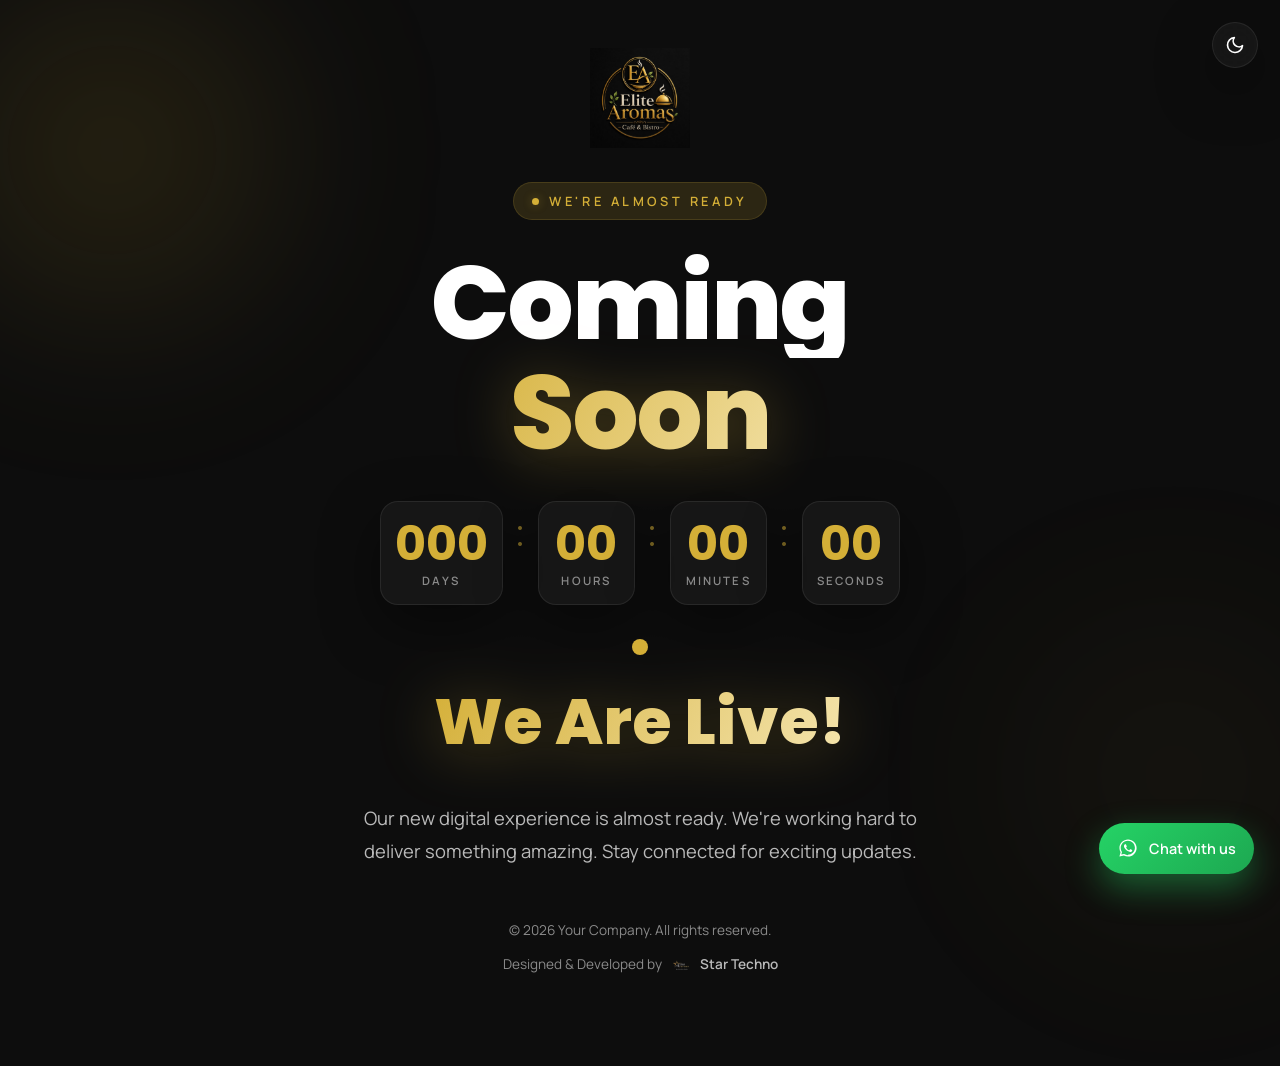
==== index.html @ 4ff22481 "numbber udpate" ====
<!DOCTYPE html>
<html lang="en" data-theme="dark">

<head>
    <meta charset="UTF-8">
    <meta name="viewport" content="width=device-width, initial-scale=1.0">

    <!-- SEO -->
    <title>Coming Soon — We Are Almost Ready | Your Company</title>
    <meta name="description"
        content="Something amazing is coming. Our new digital experience is almost ready — we're working hard to deliver something special. Stay connected for exciting updates.">
    <meta name="author" content="Your Company">
    <meta name="robots" content="index, follow, max-image-preview:large">
    <meta name="theme-color" content="#0D0D0D">
    <link rel="canonical" href="https://yourdomain.com/">

    <!-- Open Graph -->
    <meta property="og:type" content="website">
    <meta property="og:url" content="https://yourdomain.com/">
    <meta property="og:title" content="Coming Soon — We Are Almost Ready">
    <meta property="og:description"
        content="Something amazing is coming. Our new digital experience is almost ready — stay connected for exciting updates.">
    <meta property="og:image" content="https://yourdomain.com/images/hero-image.jpeg">
    <meta property="og:site_name" content="Your Company">
    <meta property="og:locale" content="en_US">

    <!-- Twitter Card -->
    <meta name="twitter:card" content="summary_large_image">
    <meta name="twitter:title" content="Coming Soon — We Are Almost Ready">
    <meta name="twitter:description"
        content="Something amazing is coming. Our new digital experience is almost ready — stay connected for exciting updates.">
    <meta name="twitter:image" content="https://yourdomain.com/images/hero-image.jpeg">

    <!-- Favicon -->
    <link rel="icon" type="image/x-icon" href="images/favicon.ico">
    <link rel="apple-touch-icon" href="images/logo.jpeg">

    <!-- Fonts -->
    <link rel="preconnect" href="https://fonts.googleapis.com">
    <link rel="preconnect" href="https://fonts.gstatic.com" crossorigin>
    <link
        href="https://fonts.googleapis.com/css2?family=Manrope:wght@400;500;600;700&family=Poppins:wght@400;500;600;700;800&display=swap"
        rel="stylesheet">

    <!-- Styles -->
    <link rel="stylesheet" href="css/style.css">
</head>

<body>

    <!-- Theme Toggle -->
    <button type="button" id="themeToggle" class="theme-toggle" aria-label="Toggle light and dark mode"
        aria-pressed="false">
        <svg class="icon icon-moon" xmlns="http://www.w3.org/2000/svg" viewBox="0 0 24 24" fill="none"
            stroke="currentColor" stroke-width="2" stroke-linecap="round" stroke-linejoin="round" aria-hidden="true">
            <path d="M21 12.79A9 9 0 1 1 11.21 3 7 7 0 0 0 21 12.79z" />
        </svg>
        <svg class="icon icon-sun" xmlns="http://www.w3.org/2000/svg" viewBox="0 0 24 24" fill="none"
            stroke="currentColor" stroke-width="2" stroke-linecap="round" stroke-linejoin="round" aria-hidden="true">
            <circle cx="12" cy="12" r="5" />
            <line x1="12" y1="1" x2="12" y2="3" />
            <line x1="12" y1="21" x2="12" y2="23" />
            <line x1="4.22" y1="4.22" x2="5.64" y2="5.64" />
            <line x1="18.36" y1="18.36" x2="19.78" y2="19.78" />
            <line x1="1" y1="12" x2="3" y2="12" />
            <line x1="21" y1="12" x2="23" y2="12" />
            <line x1="4.22" y1="19.78" x2="5.64" y2="18.36" />
            <line x1="18.36" y1="5.64" x2="19.78" y2="4.22" />
        </svg>
    </button>

    <!-- Page -->
    <div class="page-wrapper">

        <!-- Section 1: Logo -->
        <header class="site-header">
            <a href="#" class="logo-link" aria-label="Your Company — home">
                <img src="images/logo.jpeg" alt="Your Company logo" class="logo" id="logo" width="1254" height="1254">
            </a>
        </header>

        <!-- Section 2 + 3 + 5: Content -->
        <main class="site-main">

            <section class="hero" aria-labelledby="launch-title">
                <div class="hero-inner">

                    <!-- Section 2: Launch Status -->
                    <p class="eyebrow">We're Almost Ready</p>
                    <h1 id="launch-title" class="launch-title">
                        <span class="title-line">Coming</span>
                        <span class="title-line title-gold">Soon</span>
                    </h1>

                    <!-- Section 3: Countdown -->
                    <div id="countdown" class="countdown" role="timer" aria-live="polite"
                        aria-label="Countdown to launch">
                        <div class="countdown-item" data-unit="days">
                            <span class="countdown-value" id="countdown-days">000</span>
                            <span class="countdown-label">Days</span>
                        </div>
                        <span class="countdown-sep" aria-hidden="true">:</span>
                        <div class="countdown-item" data-unit="hours">
                            <span class="countdown-value" id="countdown-hours">00</span>
                            <span class="countdown-label">Hours</span>
                        </div>
                        <span class="countdown-sep" aria-hidden="true">:</span>
                        <div class="countdown-item" data-unit="minutes">
                            <span class="countdown-value" id="countdown-minutes">00</span>
                            <span class="countdown-label">Minutes</span>
                        </div>
                        <span class="countdown-sep" aria-hidden="true">:</span>
                        <div class="countdown-item" data-unit="seconds">
                            <span class="countdown-value" id="countdown-seconds">00</span>
                            <span class="countdown-label">Seconds</span>
                        </div>
                    </div>

                    <!-- Replacement shown when timer hits zero -->
                    <div id="live-message" class="live-message" hidden>
                        <span class="live-dot" aria-hidden="true"></span>
                        <h2 class="live-title">We Are Live!</h2>
                    </div>

                    <!-- Section 4: Hero Image -->
                    <div class="hero-visual" id="heroVisual">
                        <img src="images/hero-image.jpeg" alt="Preview of our upcoming website experience"
                            class="hero-image" id="heroImage" width="881" height="1600">
                    </div>

                    <!-- Section 5: Short Description -->
                    <p class="description" id="pageDescription">
                        Our new digital experience is almost ready.
                        We're working hard to deliver something amazing.
                        Stay connected for exciting updates.
                    </p>

                </div>
            </section>

        </main>

        <footer class="site-footer">
            <p id="footerText" class="footer-text">© <span id="year">2026</span> Your Company. All rights reserved.</p>
            <p class="footer-credit">
                <span>Designed &amp; Developed by</span>
                <a href="https://startechno.co.in/home/" target="_blank" rel="noopener noreferrer" class="credit-link"
                    aria-label="Star Techno website">
                    <img src="images/star-techno-logo.png" alt="Star Techno logo" class="credit-logo" width="120"
                        height="120">
                    <span class="credit-name">Star Techno</span>
                </a>
            </p>
        </footer>

        <!-- Section 6: WhatsApp Button -->
        <a href="https://wa.me/+919867528263?text=Hello!%20I%27m%20interested%20in%20your%20launch."
            class="whatsapp-btn" id="whatsappBtn" target="_blank" rel="noopener noreferrer"
            aria-label="Chat with us on WhatsApp">
            <svg xmlns="http://www.w3.org/2000/svg" viewBox="0 0 32 32" fill="currentColor" aria-hidden="true">
                <path
                    d="M16.04 3.5c-6.9 0-12.5 5.6-12.5 12.5 0 2.2.6 4.35 1.7 6.25L3.5 28.5l6.45-1.7a12.4 12.4 0 0 0 6.1 1.6h.01c6.9 0 12.5-5.6 12.5-12.5S22.94 3.5 16.04 3.5zm0 22.9c-2 0-3.9-.55-5.6-1.6l-.4-.24-3.8 1 1.02-3.7-.26-.4a10.4 10.4 0 0 1-1.6-5.6c0-5.75 4.7-10.45 10.45-10.45 5.6 0 10.2 4.6 10.2 10.25 0 5.65-4.6 10.2-10.2 10.2zm5.75-7.65c-.3-.15-1.8-.9-2.05-1-.3-.1-.5-.15-.7.15-.2.3-.8 1-1 1.2-.2.2-.35.2-.65.05-.3-.15-1.3-.45-2.4-1.45-.9-.85-1.5-1.9-1.65-2.2-.15-.3-.05-.45.1-.6.15-.15.3-.35.45-.5.15-.2.2-.3.3-.5.1-.2.05-.4 0-.55-.05-.15-.7-1.6-.95-2.2-.25-.6-.5-.5-.7-.5h-.6c-.2 0-.55.1-.8.35-.25.3-1 1-1 2.4 0 1.45 1.05 2.8 1.2 3 .15.2 2.05 3.2 5 4.5.7.3 1.25.5 1.7.65.7.25 1.35.2 1.85.15.6-.05 1.8-.75 2.05-1.45.25-.7.25-1.3.2-1.45-.1-.1-.25-.2-.55-.35z" />
            </svg>
            <span class="whatsapp-label">Chat with us</span>
        </a>

    </div>

    <!-- Celebration confetti container (shown at launch) -->
    <div id="confetti" class="confetti" aria-hidden="true"></div>

    <!-- Scripts -->
    <script src="js/script.js"></script>
</body>

</html>
---- css/style.css ----
/* ==========================================================================
   Universal "Coming Soon" Landing Page — style.css
   Premium · Modern · Minimal · Fully Responsive
   ========================================================================== */

/* --------------------------------------------------------------------------
   1. Design Tokens
   -------------------------------------------------------------------------- */

:root {
    /* Core palette — Dark Mode (default) */
    --bg: #0D0D0D;
    --bg-secondary: #181818;
    --card-bg: rgba(255, 255, 255, 0.04);
    --card-border: rgba(255, 255, 255, 0.08);
    --accent: #D4AF37;            /* Luxury Gold — overridable from script.js */
    --accent-soft: rgba(212, 175, 55, 0.16);
    --accent-glow: rgba(212, 175, 55, 0.35);
    --text: #FFFFFF;
    --text-secondary: #B9B9B9;
    --text-muted: #8A8A8A;
    --glass-blur: 18px;

    /* WhatsApp brand */
    --whatsapp: #25D366;
    --whatsapp-dark: #1DA851;

    /* Typography */
    --font-heading: 'Poppins', 'Manrope', system-ui, sans-serif;
    --font-body: 'Manrope', 'Poppins', system-ui, sans-serif;

    /* Layout */
    --container-max: 1100px;
    --gutter: 24px;
    --radius-lg: 28px;
    --radius-md: 18px;
    --radius-sm: 12px;

    /* Shadows */
    --shadow-card: 0 20px 60px rgba(0, 0, 0, 0.45);
    --shadow-gold: 0 0 0 1px var(--accent-soft), 0 0 60px -10px var(--accent-glow);
    --shadow-btn: 0 16px 40px rgba(0, 0, 0, 0.35);

    color-scheme: dark;
}

/* Light Mode overrides */
[data-theme="light"] {
    --bg: #FFFFFF;
    --bg-secondary: #F4F4F5;
    --card-bg: rgba(0, 0, 0, 0.03);
    --card-border: rgba(0, 0, 0, 0.08);
    --accent-soft: rgba(212, 175, 55, 0.22);
    --accent-glow: rgba(212, 175, 55, 0.30);
    --text: #1A1A1A;
    --text-secondary: #555555;
    --text-muted: #8A8A8A;
    --shadow-card: 0 20px 60px rgba(0, 0, 0, 0.08);
    --shadow-btn: 0 16px 40px rgba(0, 0, 0, 0.12);

    color-scheme: light;
}

/* --------------------------------------------------------------------------
   2. Reset & Base
   -------------------------------------------------------------------------- */

*,
*::before,
*::after {
    margin: 0;
    padding: 0;
    box-sizing: border-box;
}

html {
    scroll-behavior: smooth;
    -webkit-text-size-adjust: 100%;
}

body {
    font-family: var(--font-body);
    background: var(--bg);
    color: var(--text);
    line-height: 1.6;
    min-height: 100vh;
    overflow-x: hidden;
    -webkit-font-smoothing: antialiased;
    -moz-osx-font-smoothing: grayscale;
    transition: background-color 0.5s ease, color 0.5s ease;
}

/* Soft ambient radial glows behind content */
body::before,
body::after {
    content: '';
    position: fixed;
    z-index: -1;
    border-radius: 50%;
    filter: blur(90px);
    pointer-events: none;
}

body::before {
    top: -10%;
    left: -10%;
    width: 480px;
    height: 480px;
    background: radial-gradient(circle, var(--accent-glow), transparent 70%);
    opacity: 0.55;
}

body::after {
    bottom: -15%;
    right: -12%;
    width: 520px;
    height: 520px;
    background: radial-gradient(circle, var(--accent-soft), transparent 70%);
    opacity: 0.4;
}

img {
    max-width: 100%;
    display: block;
}

a {
    color: inherit;
    text-decoration: none;
}

button {
    font-family: inherit;
    cursor: pointer;
    background: none;
    border: none;
}

::selection {
    background: var(--accent);
    color: #000;
}

/* --------------------------------------------------------------------------
   3. Page Fade-in
   -------------------------------------------------------------------------- */

.page-wrapper {
    width: 100%;
    animation: pageFadeIn 0.8s ease forwards;
}

@keyframes pageFadeIn {
    from { opacity: 0; }
    to   { opacity: 1; }
}

/* --------------------------------------------------------------------------
   4. Theme Toggle (Top Right)
   -------------------------------------------------------------------------- */

.theme-toggle {
    position: fixed;
    top: 22px;
    right: 22px;
    z-index: 100;
    display: inline-flex;
    align-items: center;
    justify-content: center;
    width: 46px;
    height: 46px;
    border-radius: 50%;
    background: var(--card-bg);
    border: 1px solid var(--card-border);
    backdrop-filter: blur(var(--glass-blur));
    -webkit-backdrop-filter: blur(var(--glass-blur));
    color: var(--text);
    box-shadow: var(--shadow-card);
    transition: transform 0.3s ease, border-color 0.3s ease, background-color 0.3s ease;
}

.theme-toggle:hover {
    transform: scale(1.08) rotate(8deg);
    border-color: var(--accent);
}

.theme-toggle:active {
    transform: scale(0.94);
}

.theme-toggle .icon {
    width: 20px;
    height: 20px;
    position: absolute;
    transition: opacity 0.35s ease, transform 0.35s ease;
}

.theme-toggle .icon-sun { opacity: 0; transform: scale(0.4) rotate(-90deg); }
.theme-toggle .icon-moon { opacity: 1; transform: scale(1) rotate(0deg); }

/* In light mode show sun */
[data-theme="light"] .theme-toggle .icon-sun { opacity: 1; transform: scale(1) rotate(0deg); }
[data-theme="light"] .theme-toggle .icon-moon { opacity: 0; transform: scale(0.4) rotate(90deg); }

/* --------------------------------------------------------------------------
   5. Layout
   -------------------------------------------------------------------------- */

.site-header {
    display: flex;
    justify-content: center;
    padding: 48px var(--gutter) 8px;
}

.site-main {
    display: flex;
    justify-content: center;
    padding: 16px var(--gutter) 40px;
}

.hero {
    width: 100%;
    max-width: var(--container-max);
    text-align: center;
}

.hero-inner {
    display: flex;
    flex-direction: column;
    align-items: center;
    gap: 28px;
}

/* --------------------------------------------------------------------------
   6. Logo (Section 1)
   -------------------------------------------------------------------------- */

.logo-link {
    display: inline-flex;
    animation: fadeInUp 1s ease both;
    transition: transform 0.35s ease;
}

.logo-link:hover {
    transform: translateY(-3px) scale(1.03);
}

.logo {
    max-height: 100px;
    width: auto;
    height: auto;
    object-fit: contain;
}

/* --------------------------------------------------------------------------
   7. Launch Status Heading (Section 2)
   -------------------------------------------------------------------------- */

.eyebrow {
    display: inline-flex;
    align-items: center;
    gap: 10px;
    font-size: 0.8rem;
    font-weight: 600;
    letter-spacing: 0.28em;
    text-transform: uppercase;
    color: var(--accent);
    background: var(--accent-soft);
    border: 1px solid var(--accent-soft);
    padding: 8px 18px;
    border-radius: 999px;
    margin-top: 10px;
    animation: fadeInUp 0.9s ease both;
    animation-delay: 0.15s;
}

.eyebrow::before {
    content: '';
    width: 7px;
    height: 7px;
    border-radius: 50%;
    background: var(--accent);
    box-shadow: 0 0 10px var(--accent-glow);
    animation: livePulse 2s ease-in-out infinite;
}

.launch-title {
    font-family: var(--font-heading);
    font-size: clamp(3rem, 9vw, 6.5rem);
    font-weight: 800;
    line-height: 1.05;
    letter-spacing: -0.02em;
    animation: fadeInUp 0.9s ease both;
    animation-delay: 0.3s;
}

.launch-title .title-line {
    display: block;
    overflow: hidden;
}

.launch-title .title-gold {
    background: linear-gradient(120deg, var(--accent), #f3e2a8 50%, var(--accent));
    background-size: 200% auto;
    -webkit-background-clip: text;
    background-clip: text;
    color: transparent;
    -webkit-text-fill-color: transparent;
    animation: shimmer 6s linear infinite, fadeInUp 0.9s ease both;
    filter: drop-shadow(0 6px 30px var(--accent-glow));
}

/* --------------------------------------------------------------------------
   8. Countdown (Section 3)
   -------------------------------------------------------------------------- */

.countdown {
    display: flex;
    align-items: center;
    justify-content: center;
    gap: 14px;
    margin-top: 6px;
    animation: fadeInUp 1s ease both;
    animation-delay: 0.45s;
}

.countdown-item {
    display: flex;
    flex-direction: column;
    align-items: center;
    gap: 4px;
    min-width: 84px;
    padding: 18px 14px 14px;
    background: var(--card-bg);
    border: 1px solid var(--card-border);
    border-radius: var(--radius-md);
    backdrop-filter: blur(var(--glass-blur));
    -webkit-backdrop-filter: blur(var(--glass-blur));
    box-shadow: var(--shadow-card);
    transition: transform 0.3s ease, border-color 0.3s ease, box-shadow 0.3s ease;
}

.countdown-item:hover {
    transform: translateY(-4px);
    border-color: var(--accent);
    box-shadow: var(--shadow-gold);
}

.countdown-value {
    font-family: var(--font-heading);
    font-size: clamp(1.9rem, 5vw, 3rem);
    font-weight: 700;
    font-variant-numeric: tabular-nums;
    color: var(--accent);
    line-height: 1;
    transition: opacity 0.3s ease, transform 0.3s ease;
    min-width: 1.4em;
}

.countdown-value.flip {
    animation: valueFlip 0.45s ease;
}

.countdown-label {
    font-size: 0.72rem;
    font-weight: 600;
    letter-spacing: 0.18em;
    text-transform: uppercase;
    color: var(--text-muted);
}

.countdown-sep {
    font-family: var(--font-heading);
    font-size: 2.2rem;
    font-weight: 300;
    color: var(--accent);
    opacity: 0.55;
    transform: translateY(-0.55em);
    animation: softBlink 2s ease-in-out infinite;
    user-select: none;
}

@keyframes valueFlip {
    0%   { transform: translateY(-40%); opacity: 0; }
    100% { transform: translateY(0); opacity: 1; }
}

@keyframes softBlink {
    0%, 100% { opacity: 0.25; }
    50%      { opacity: 0.9; }
}

/* --------------------------------------------------------------------------
   9. Live Message (shown at launch)
   -------------------------------------------------------------------------- */

.live-message {
    display: flex;
    flex-direction: column;
    align-items: center;
    gap: 16px;
    margin-top: 6px;
    animation: fadeInUp 0.9s ease both;
}

.live-dot {
    width: 16px;
    height: 16px;
    border-radius: 50%;
    background: var(--accent);
    box-shadow: 0 0 0 0 var(--accent-glow);
    animation: livePulse 1.6s ease-out infinite;
}

.live-title {
    font-family: var(--font-heading);
    font-size: clamp(2.2rem, 6vw, 4rem);
    font-weight: 800;
    background: linear-gradient(120deg, var(--accent), #f3e2a8 50%, var(--accent));
    background-size: 200% auto;
    -webkit-background-clip: text;
    background-clip: text;
    color: transparent;
    -webkit-text-fill-color: transparent;
    animation: shimmer 6s linear infinite;
    filter: drop-shadow(0 6px 30px var(--accent-glow));
}

/* --------------------------------------------------------------------------
   10. Hero Image (Section 4)
   -------------------------------------------------------------------------- */

.hero-visual {
    width: 100%;
    max-width: 820px;
    margin-top: 14px;
    display: flex;
    justify-content: center;
    animation: fadeInUp 1s ease both;
    animation-delay: 0.6s;
}

.hero-image {
    width: auto;
    max-width: 100%;
    max-height: 62vh;
    height: auto;
    border-radius: var(--radius-lg);
    border: 1px solid var(--card-border);
    box-shadow: var(--shadow-card);
    animation: float 6s ease-in-out infinite;
    transition: transform 0.4s ease, box-shadow 0.4s ease;
}

.hero-visual:hover .hero-image {
    transform: translateY(-6px);
    box-shadow: var(--shadow-gold);
}

@keyframes float {
    0%, 100% { transform: translateY(0); }
    50%      { transform: translateY(-14px); }
}

/* --------------------------------------------------------------------------
   11. Description (Section 5)
   -------------------------------------------------------------------------- */

.description {
    max-width: 560px;
    font-size: clamp(1rem, 2vw, 1.15rem);
    font-weight: 400;
    line-height: 1.8;
    color: var(--text-secondary);
    animation: fadeInUp 1s ease both;
    animation-delay: 0.75s;
}

/* --------------------------------------------------------------------------
   12. Footer
   -------------------------------------------------------------------------- */

.site-footer {
    text-align: center;
    padding: 12px var(--gutter) 90px;
    animation: fadeInUp 1s ease both;
    animation-delay: 0.9s;
}

.footer-text {
    font-size: 0.85rem;
    color: var(--text-muted);
}

.footer-credit {
    display: flex;
    align-items: center;
    justify-content: center;
    flex-wrap: wrap;
    gap: 8px;
    margin-top: 12px;
    font-size: 0.85rem;
    color: var(--text-muted);
}

.credit-link {
    display: inline-flex;
    align-items: center;
    gap: 8px;
    color: var(--text-secondary);
    font-weight: 600;
    transition: color 0.3s ease, opacity 0.3s ease;
}

.credit-link:hover {
    color: var(--accent);
    opacity: 0.9;
}

.credit-logo {
    height: 22px;
    width: auto;
    border-radius: 4px;
}

/* --------------------------------------------------------------------------
   13. WhatsApp Button (Section 6)
   -------------------------------------------------------------------------- */

.whatsapp-btn {
    position: fixed;
    bottom: 26px;
    right: 26px;
    z-index: 90;
    display: inline-flex;
    align-items: center;
    gap: 10px;
    padding: 14px 18px;
    border-radius: 999px;
    background: linear-gradient(135deg, var(--whatsapp), var(--whatsapp-dark));
    color: #fff;
    font-family: var(--font-body);
    font-weight: 600;
    font-size: 0.9rem;
    box-shadow: 0 14px 34px rgba(37, 211, 102, 0.4);
    transition: transform 0.3s ease, box-shadow 0.3s ease;
    animation: whatsappPulse 2.4s ease-out infinite;
}

.whatsapp-btn svg {
    width: 22px;
    height: 22px;
    flex-shrink: 0;
}

.whatsapp-btn:hover {
    transform: translateY(-4px) scale(1.04);
    box-shadow: 0 20px 44px rgba(37, 211, 102, 0.55);
}

.whatsapp-btn:active {
    transform: translateY(-1px) scale(0.98);
}

.whatsapp-label {
    white-space: nowrap;
}

@keyframes whatsappPulse {
    0%   { box-shadow: 0 0 0 0 rgba(37, 211, 102, 0.45), 0 14px 34px rgba(37, 211, 102, 0.4); }
    70%  { box-shadow: 0 0 0 18px rgba(37, 211, 102, 0), 0 14px 34px rgba(37, 211, 102, 0.4); }
    100% { box-shadow: 0 0 0 0 rgba(37, 211, 102, 0), 0 14px 34px rgba(37, 211, 102, 0.4); }
}

/* --------------------------------------------------------------------------
   14. Confetti Celebration
   -------------------------------------------------------------------------- */

.confetti {
    position: fixed;
    top: 0;
    left: 0;
    width: 100%;
    height: 100%;
    pointer-events: none;
    z-index: 200;
    overflow: hidden;
}

.confetti-piece {
    position: absolute;
    top: -20px;
    width: 10px;
    height: 14px;
    background: var(--accent);
    opacity: 0;
    animation: confettiFall linear infinite;
}

.confetti-piece:nth-child(odd) {
    background: #f3e2a8;
    border-radius: 50%;
}

.confetti-piece:nth-child(3n) {
    background: #fff;
    border-radius: 2px;
    width: 6px;
    height: 6px;
}

@keyframes confettiFall {
    0%   { transform: translate3d(0, -5vh, 0) rotate(0deg); opacity: 1; }
    100% { transform: translate3d(var(--drift, 0px), 110vh, 0) rotate(var(--spin, 720deg)); opacity: 0.4; }
}

/* --------------------------------------------------------------------------
   15. Animations — shared
   -------------------------------------------------------------------------- */

@keyframes fadeInUp {
    from { opacity: 0; transform: translateY(26px); }
    to   { opacity: 1; transform: translateY(0); }
}

@keyframes shimmer {
    to { background-position: 200% center; }
}

@keyframes livePulse {
    0%   { box-shadow: 0 0 0 0 var(--accent-glow); }
    70%  { box-shadow: 0 0 0 12px rgba(212, 175, 55, 0); }
    100% { box-shadow: 0 0 0 0 rgba(212, 175, 55, 0); }
}

/* --------------------------------------------------------------------------
   16. Accessibility
   -------------------------------------------------------------------------- */

:focus-visible {
    outline: 2px solid var(--accent);
    outline-offset: 3px;
    border-radius: 6px;
}

.sr-only {
    position: absolute;
    width: 1px;
    height: 1px;
    padding: 0;
    margin: -1px;
    overflow: hidden;
    clip: rect(0, 0, 0, 0);
    white-space: nowrap;
    border: 0;
}

/* Respect reduced-motion preferences */
@media (prefers-reduced-motion: reduce) {
    *,
    *::before,
    *::after {
        animation-duration: 0.001ms !important;
        animation-iteration-count: 1 !important;
        transition-duration: 0.001ms !important;
        scroll-behavior: auto !important;
    }
}

/* --------------------------------------------------------------------------
   17. Responsive
   -------------------------------------------------------------------------- */

@media (max-width: 900px) {
    .countdown { gap: 10px; }
    .countdown-item { min-width: 72px; padding: 14px 10px 12px; }
    .countdown-sep { font-size: 1.6rem; }
}

@media (max-width: 600px) {
    .site-header { padding-top: 64px; }
    .theme-toggle { top: 16px; right: 16px; width: 42px; height: 42px; }

    .countdown {
        flex-wrap: wrap;
        gap: 10px;
    }
    .countdown-item {
        min-width: 0;
        flex: 1 1 40%;
        max-width: 46%;
        padding: 14px 8px 12px;
    }
    .countdown-sep { display: none; }

    /* WhatsApp button — bottom center on mobile */
    .whatsapp-btn {
        left: 50%;
        right: auto;
        bottom: 18px;
        transform: translateX(-50%);
        padding: 12px 16px;
    }
    .whatsapp-btn:hover {
        transform: translateX(-50%) translateY(-4px) scale(1.04);
    }
    .whatsapp-btn:active {
        transform: translateX(-50%) translateY(-1px) scale(0.98);
    }

    .site-footer { padding-bottom: 110px; }
}

@media (max-width: 380px) {
    .countdown-item { padding: 12px 6px 10px; }
    .countdown-value { font-size: 1.5rem; }
    .logo { max-height: 76px; }
}
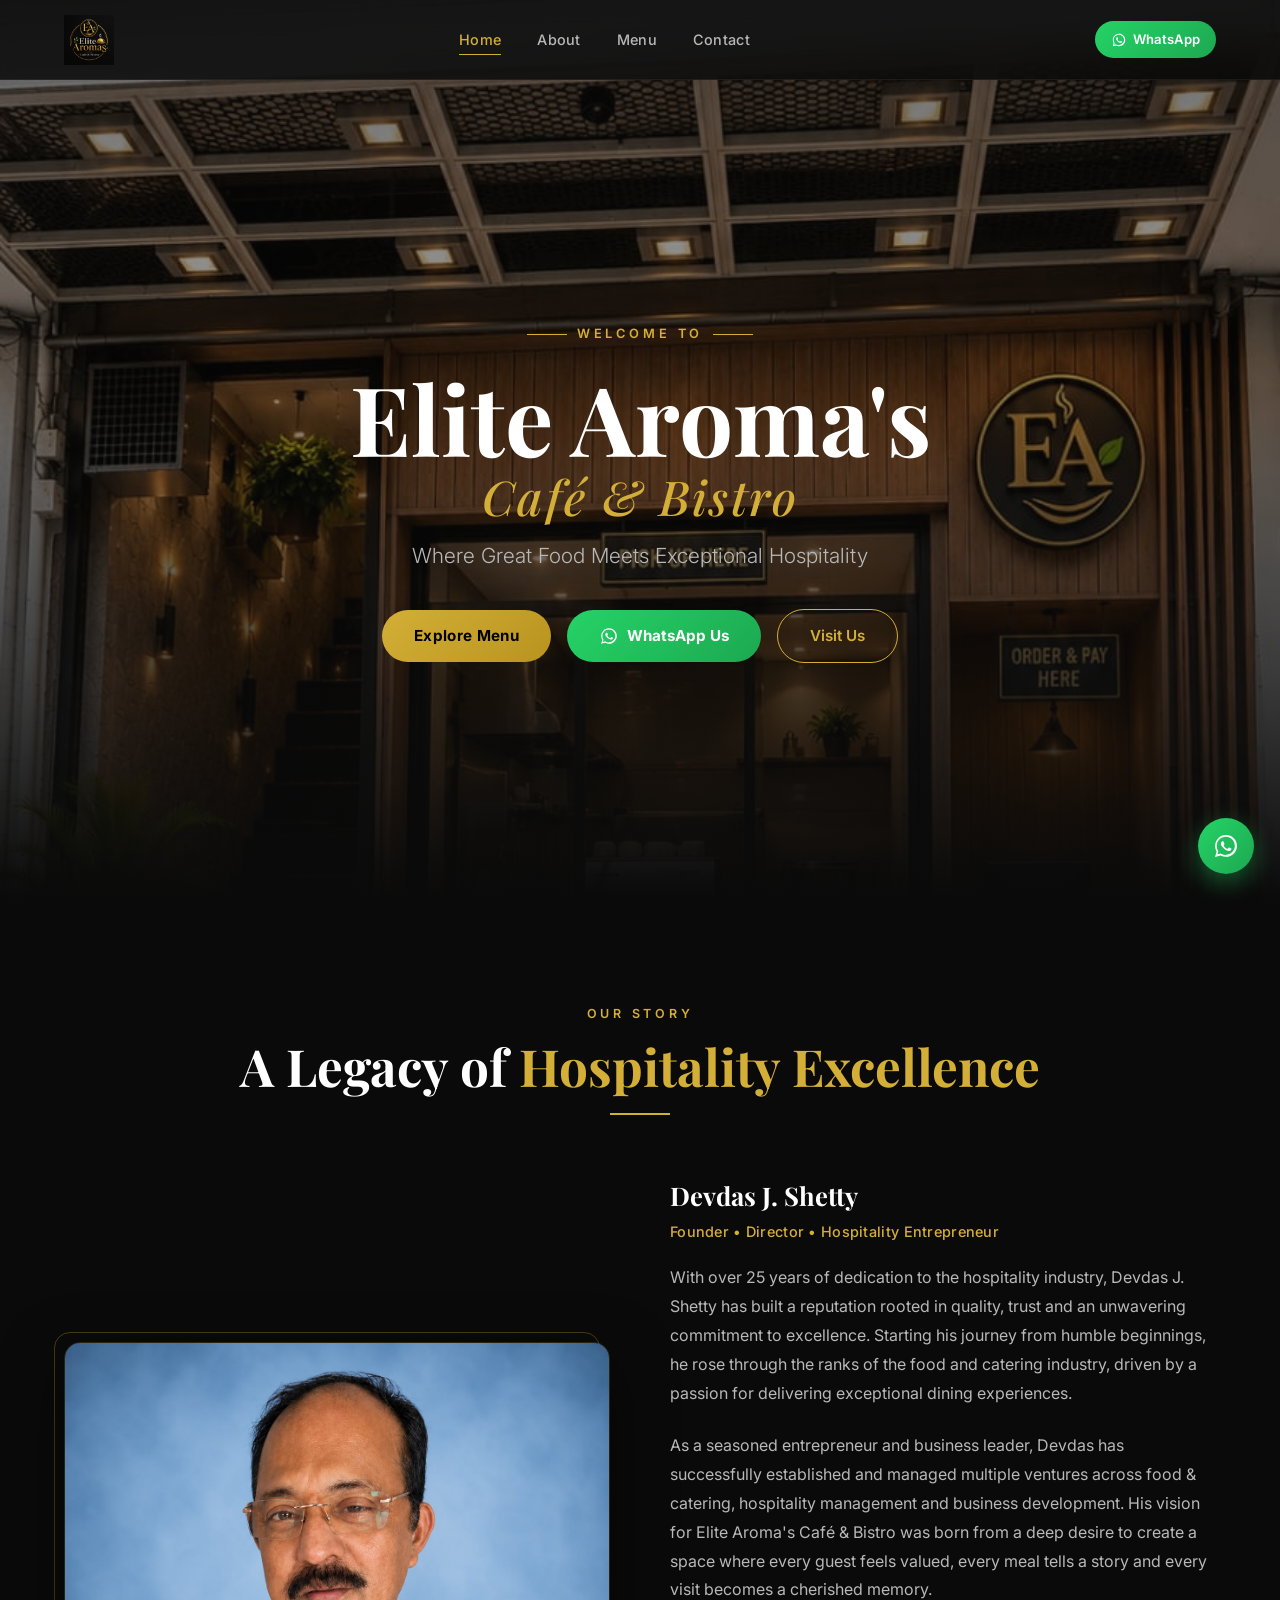
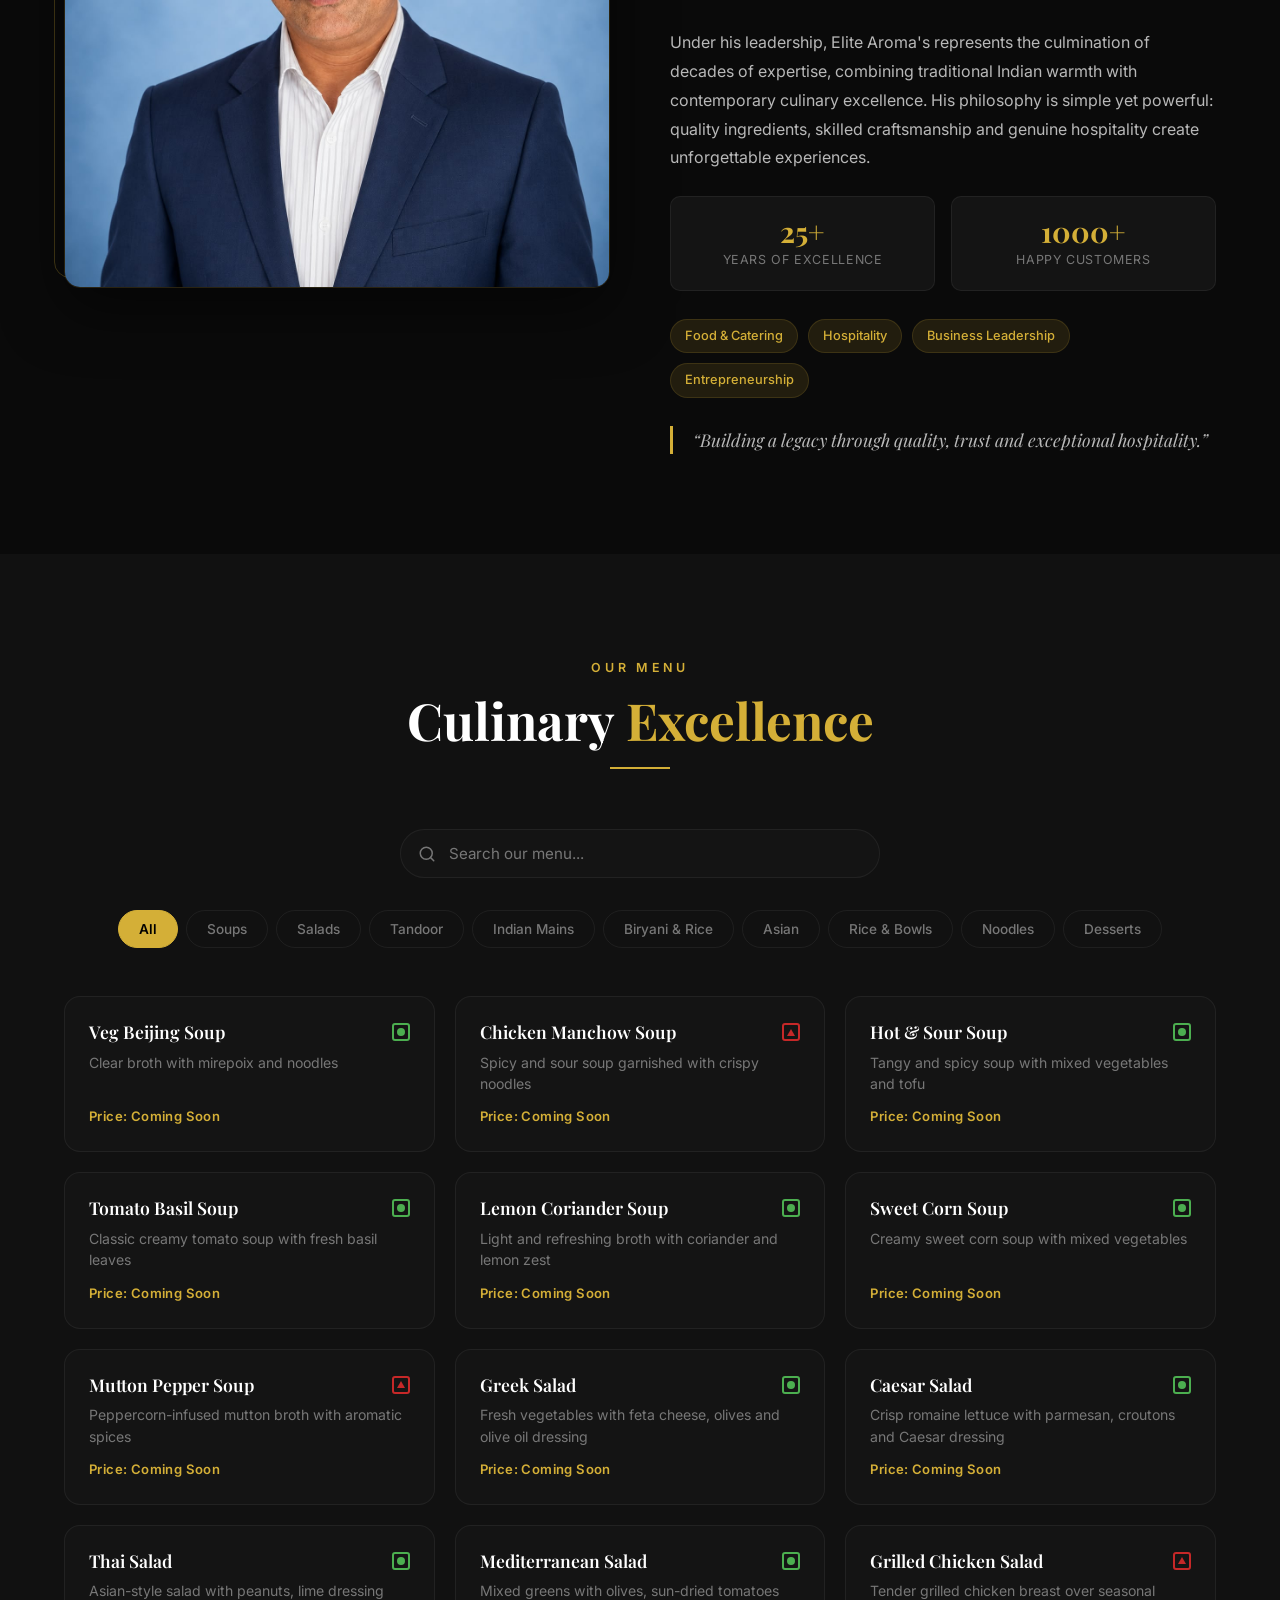
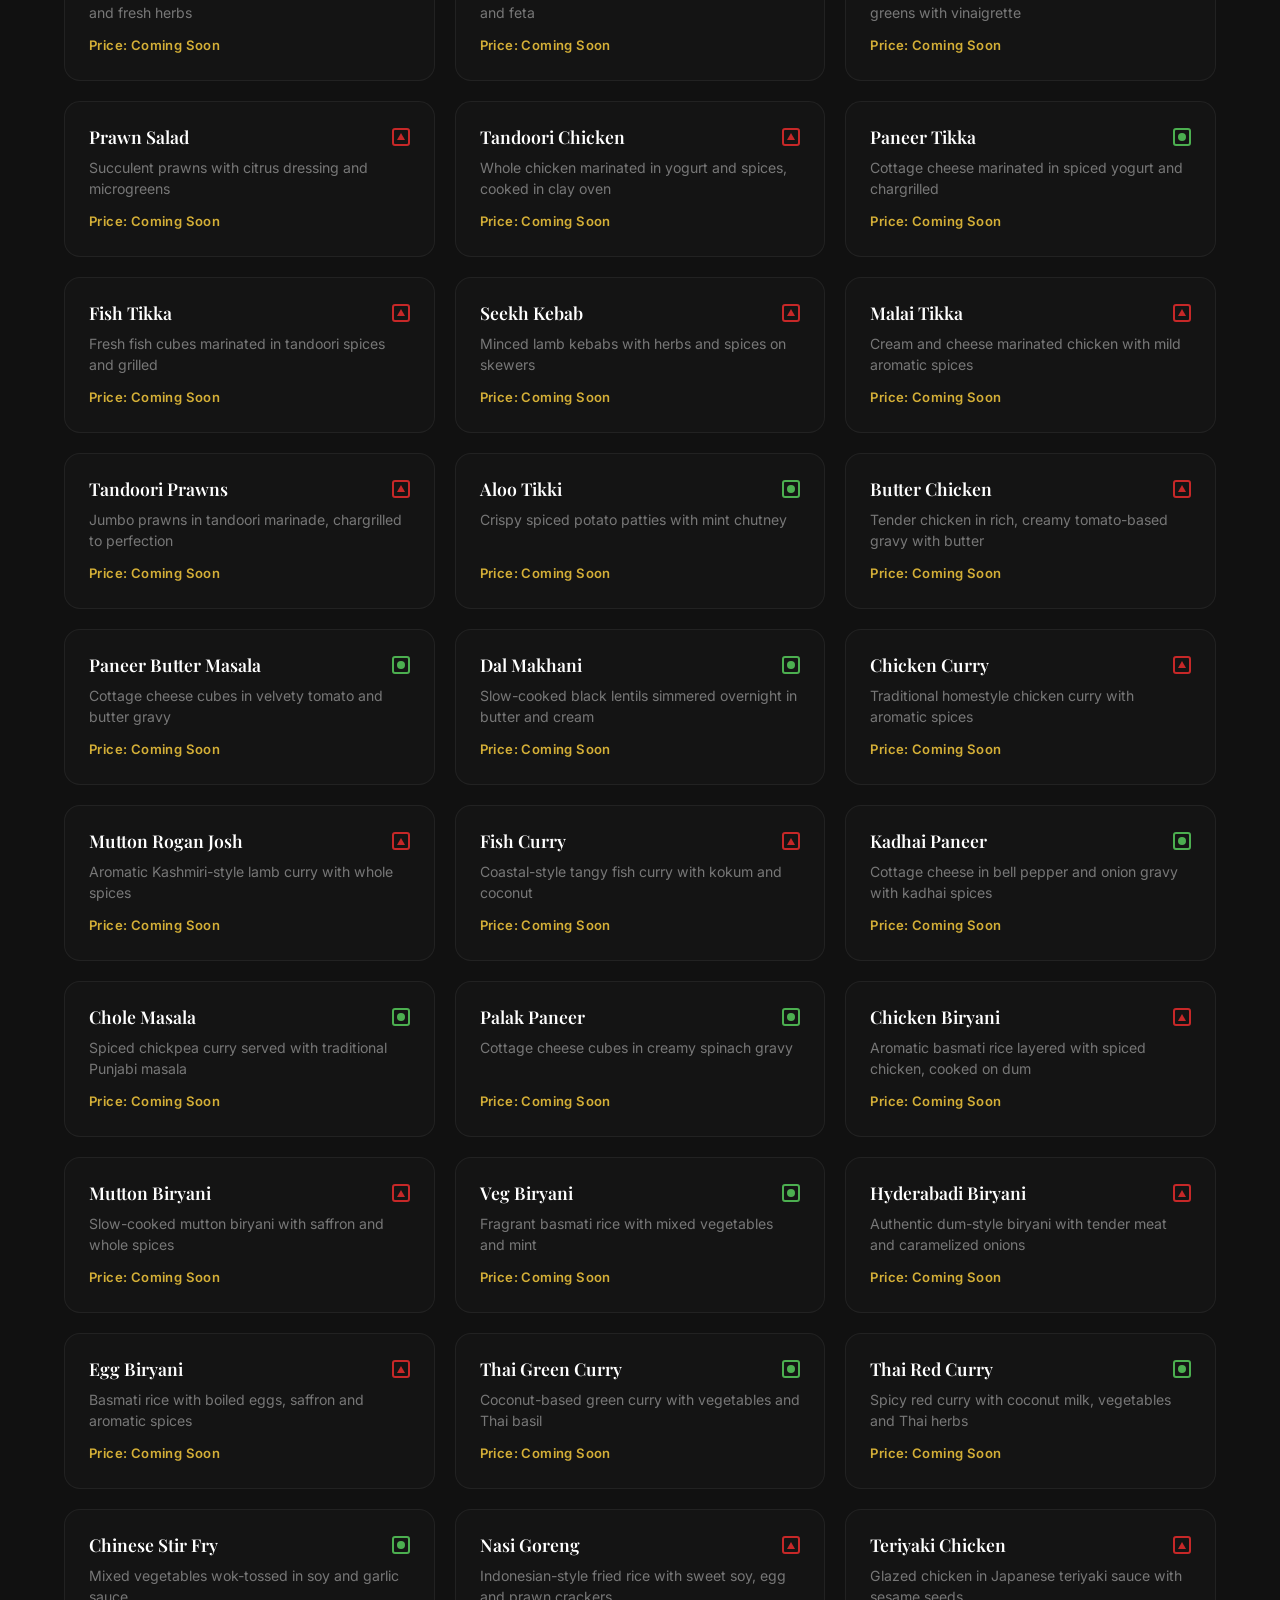
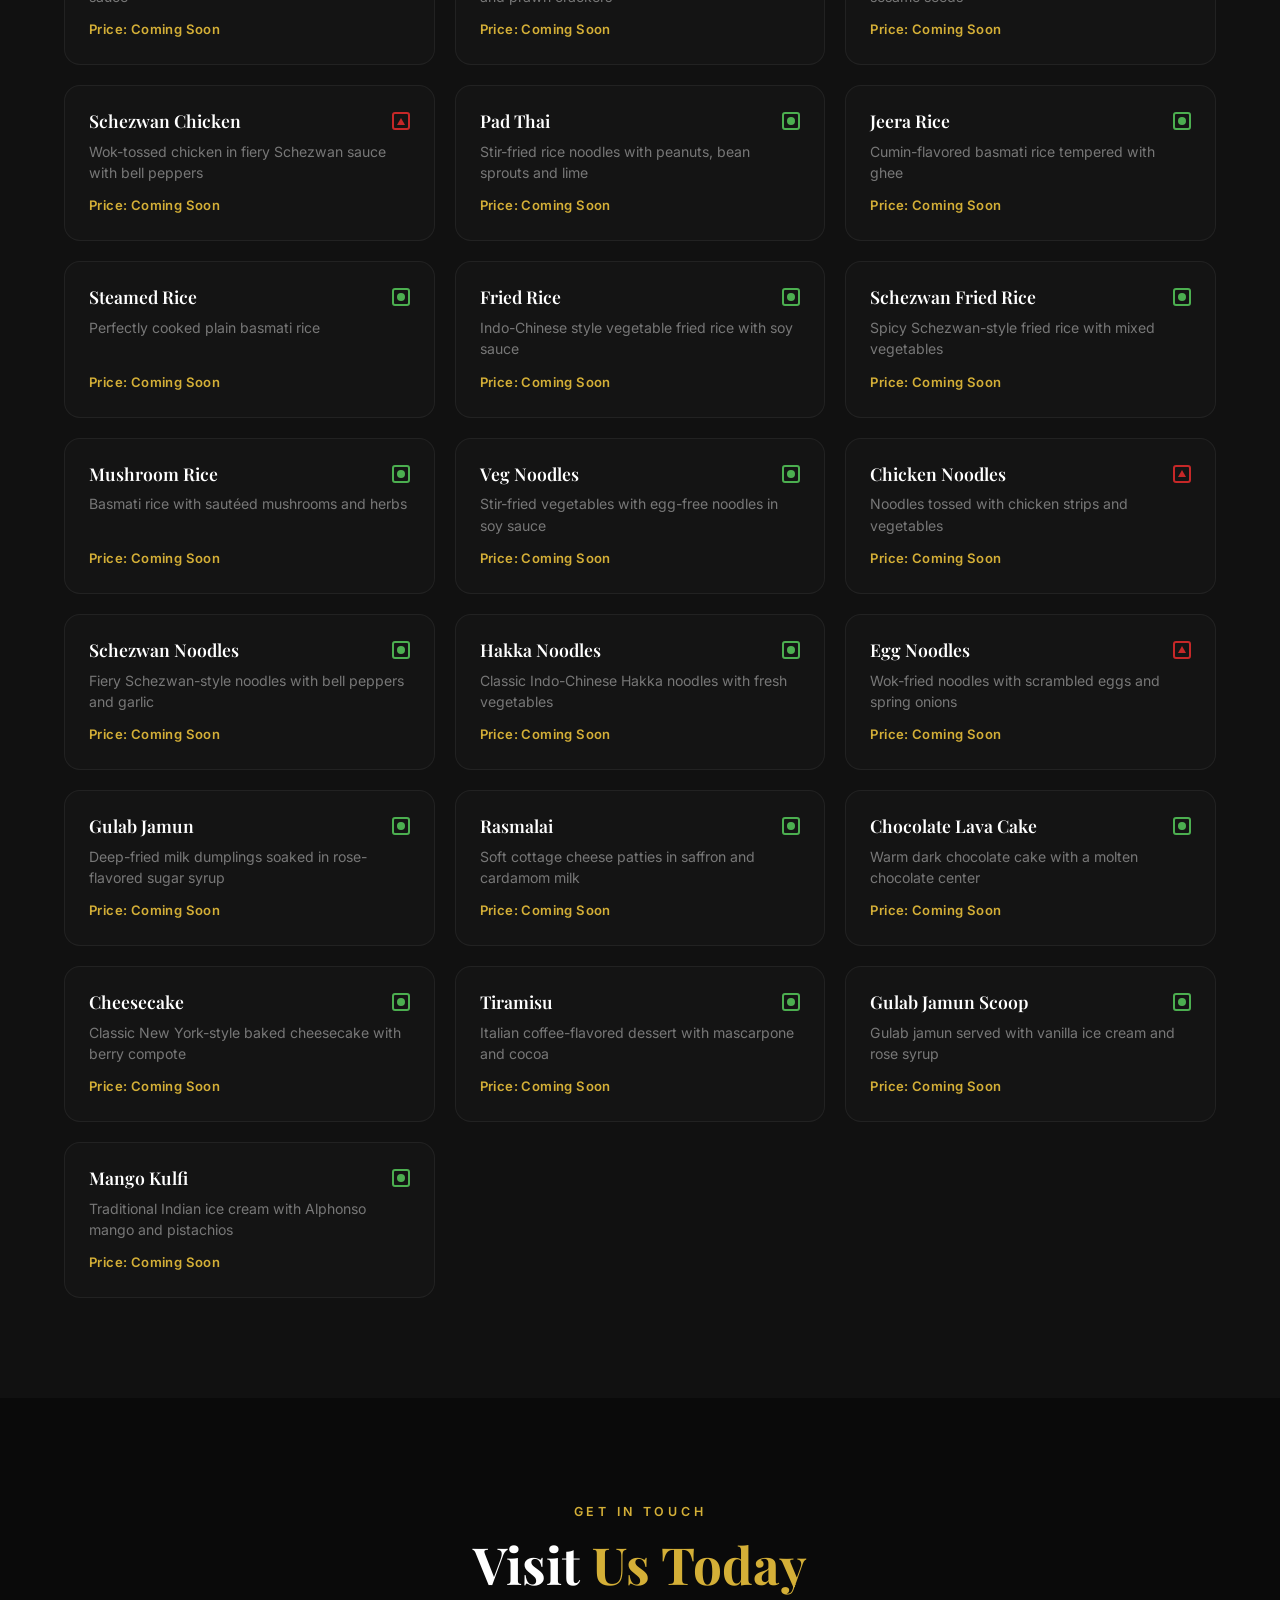
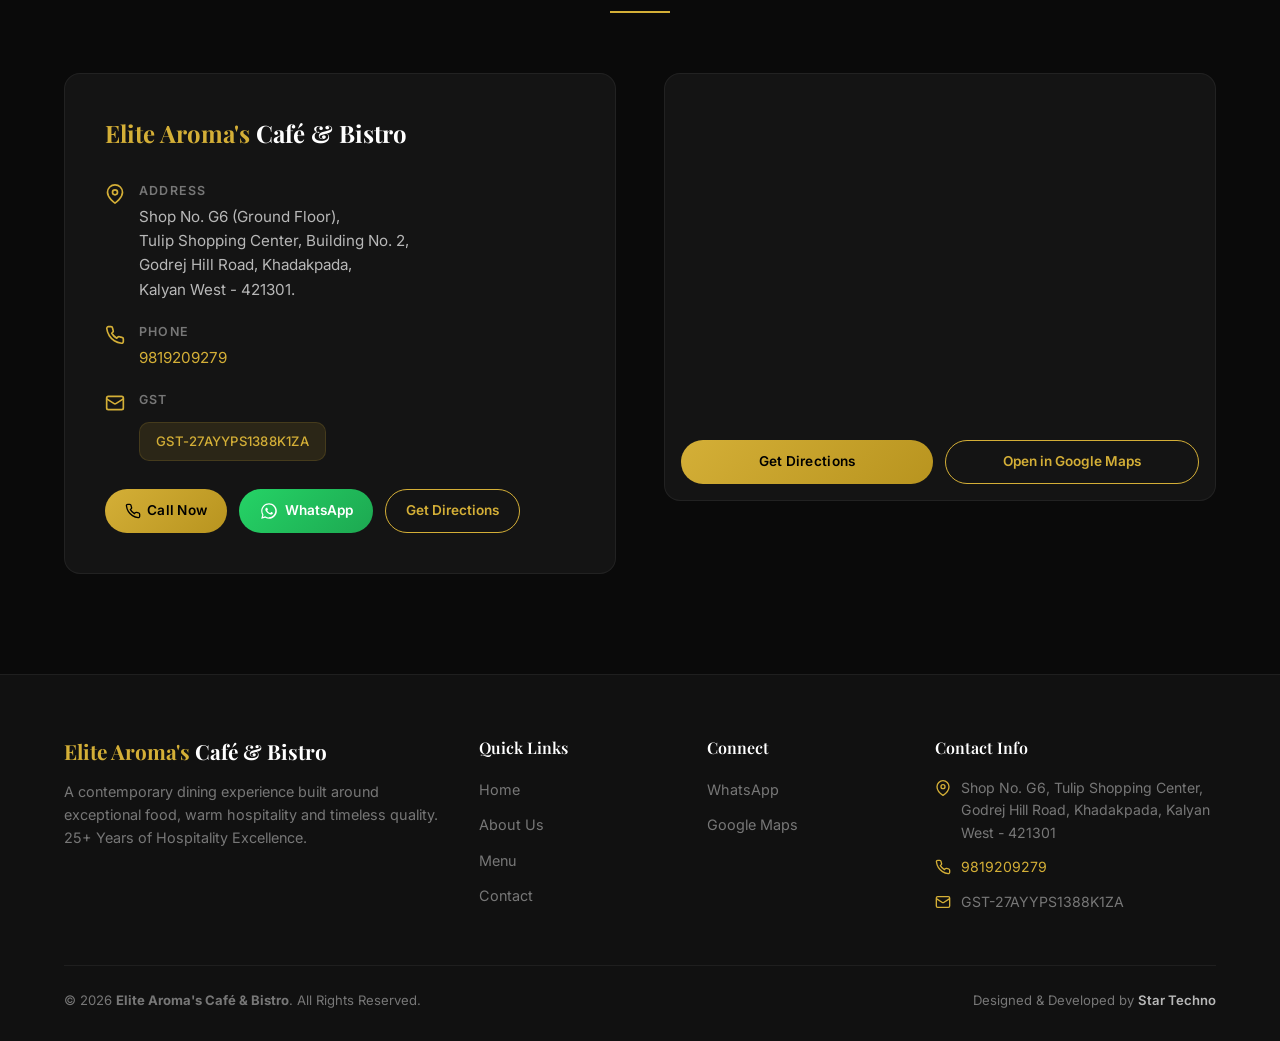
==== commit 76c8a9a3: "abbdc" ====
--- a/index.html
+++ b/index.html
@@ -1,35 +1,37 @@
 <!DOCTYPE html>
-<html lang="en" data-theme="dark">
+<html lang="en">
 
 <head>
     <meta charset="UTF-8">
     <meta name="viewport" content="width=device-width, initial-scale=1.0">
 
     <!-- SEO -->
-    <title>Coming Soon — We Are Almost Ready | Your Company</title>
+    <title>Elite Aroma's Café & Bistro | Premium Dining in Kalyan West</title>
     <meta name="description"
-        content="Something amazing is coming. Our new digital experience is almost ready — we're working hard to deliver something special. Stay connected for exciting updates.">
-    <meta name="author" content="Your Company">
+        content="Elite Aroma's Café & Bistro — A contemporary dining experience in Khadakpada, Kalyan West. Exceptional food, warm hospitality and timeless quality. 25+ Years of Hospitality Excellence.">
+    <meta name="author" content="Elite Aroma's Café & Bistro">
     <meta name="robots" content="index, follow, max-image-preview:large">
-    <meta name="theme-color" content="#0D0D0D">
-    <link rel="canonical" href="https://yourdomain.com/">
+    <meta name="theme-color" content="#0a0a0a">
+    <link rel="canonical" href="https://aromahospitality.co.in/">
+    <meta name="keywords"
+        content="Elite Aroma's Café & Bistro, café Kalyan West, bistro Khadakpada, restaurant Kalyan, premium dining Maharashtra, Indian food Kalyan West, Devdas Shetty, Elite Aromas, café near me, best restaurant Kalyan">
 
     <!-- Open Graph -->
-    <meta property="og:type" content="website">
-    <meta property="og:url" content="https://yourdomain.com/">
-    <meta property="og:title" content="Coming Soon — We Are Almost Ready">
+    <meta property="og:type" content="restaurant">
+    <meta property="og:url" content="https://aromahospitality.co.in/">
+    <meta property="og:title" content="Elite Aroma's Café & Bistro | Premium Dining in Kalyan West">
     <meta property="og:description"
-        content="Something amazing is coming. Our new digital experience is almost ready — stay connected for exciting updates.">
-    <meta property="og:image" content="https://yourdomain.com/images/hero-image.jpeg">
-    <meta property="og:site_name" content="Your Company">
-    <meta property="og:locale" content="en_US">
+        content="A contemporary dining experience built around exceptional food, warm hospitality and timeless quality. 25+ Years of Hospitality Excellence.">
+    <meta property="og:image" content="https://aromahospitality.co.in/images/logo.jpeg">
+    <meta property="og:site_name" content="Elite Aroma's Café & Bistro">
+    <meta property="og:locale" content="en_IN">
 
     <!-- Twitter Card -->
     <meta name="twitter:card" content="summary_large_image">
-    <meta name="twitter:title" content="Coming Soon — We Are Almost Ready">
+    <meta name="twitter:title" content="Elite Aroma's Café & Bistro | Premium Dining in Kalyan West">
     <meta name="twitter:description"
-        content="Something amazing is coming. Our new digital experience is almost ready — stay connected for exciting updates.">
-    <meta name="twitter:image" content="https://yourdomain.com/images/hero-image.jpeg">
+        content="A contemporary dining experience built around exceptional food, warm hospitality and timeless quality.">
+    <meta name="twitter:image" content="https://aromahospitality.co.in/images/logo.jpeg">
 
     <!-- Favicon -->
     <link rel="icon" type="image/x-icon" href="images/favicon.ico">
@@ -39,138 +41,1978 @@
     <link rel="preconnect" href="https://fonts.googleapis.com">
     <link rel="preconnect" href="https://fonts.gstatic.com" crossorigin>
     <link
-        href="https://fonts.googleapis.com/css2?family=Manrope:wght@400;500;600;700&family=Poppins:wght@400;500;600;700;800&display=swap"
+        href="https://fonts.googleapis.com/css2?family=Playfair+Display:ital,wght@0,400;0,500;0,600;0,700;0,800;1,400;1,500&family=Inter:wght@300;400;500;600;700&display=swap"
         rel="stylesheet">
 
-    <!-- Styles -->
-    <link rel="stylesheet" href="css/style.css">
+    <!-- JSON-LD Schema -->
+    <script type="application/ld+json">
+    {
+        "@context": "https://schema.org",
+        "@type": "Restaurant",
+        "name": "Elite Aroma's Café & Bistro",
+        "image": "https://aromahospitality.co.in/images/logo.jpeg",
+        "url": "https://aromahospitality.co.in/",
+        "telephone": "+919819209279",
+        "address": {
+            "@type": "PostalAddress",
+            "streetAddress": "Shop No. G6 (Ground Floor), Tulip Shopping Center, Building No. 2, Godrej Hill Road, Khadakpada",
+            "addressLocality": "Kalyan West",
+            "addressRegion": "Maharashtra",
+            "postalCode": "421301",
+            "addressCountry": "IN"
+        },
+        "geo": {
+            "@type": "GeoCoordinates",
+            "latitude": "19.2485",
+            "longitude": "73.1386"
+        },
+        "priceRange": "$$",
+        "servesCuisine": ["Indian", "Asian", "Continental"],
+        "description": "Elite Aroma's Café & Bistro — A contemporary dining experience built around exceptional food, warm hospitality and timeless quality.",
+        "founder": {
+            "@type": "Person",
+            "name": "Devdas J. Shetty"
+        },
+        "areaServed": ["Kalyan West", "Khadakpada", "Thane", "Maharashtra"]
+    }
+    </script>
+
+    <style>
+        /* ==========================================================================
+           1. DESIGN TOKENS
+           ========================================================================== */
+        :root {
+            --bg: #0a0a0a;
+            --bg-secondary: #111111;
+            --bg-card: #141414;
+            --bg-card-hover: #1a1a1a;
+            --accent: #D4AF37;
+            --accent-light: #f3e2a8;
+            --accent-soft: rgba(212, 175, 55, 0.12);
+            --accent-glow: rgba(212, 175, 55, 0.3);
+            --text: #ffffff;
+            --text-secondary: #b8b8b8;
+            --text-muted: #777777;
+            --border: rgba(212, 175, 55, 0.15);
+            --border-subtle: rgba(255, 255, 255, 0.06);
+            --green: #2E7D32;
+            --green-light: #4CAF50;
+            --whatsapp: #25D366;
+            --whatsapp-dark: #1DA851;
+            --font-heading: 'Playfair Display', Georgia, 'Times New Roman', serif;
+            --font-body: 'Inter', -apple-system, BlinkMacSystemFont, 'Segoe UI', sans-serif;
+            --container: 1200px;
+            --gutter: 24px;
+            --header-h: 80px;
+            --radius: 16px;
+            --radius-sm: 10px;
+            --shadow: 0 20px 60px rgba(0,0,0,0.5);
+            --shadow-gold: 0 0 0 1px var(--accent-soft), 0 0 40px -8px var(--accent-glow);
+            color-scheme: dark;
+        }
+
+        /* ==========================================================================
+           2. RESET & BASE
+           ========================================================================== */
+        *, *::before, *::after { margin: 0; padding: 0; box-sizing: border-box; }
+
+        html {
+            scroll-behavior: smooth;
+            -webkit-text-size-adjust: 100%;
+        }
+
+        body {
+            font-family: var(--font-body);
+            background: var(--bg);
+            color: var(--text);
+            line-height: 1.6;
+            overflow-x: hidden;
+            -webkit-font-smoothing: antialiased;
+            -moz-osx-font-smoothing: grayscale;
+        }
+
+        img { max-width: 100%; display: block; }
+        a { color: inherit; text-decoration: none; }
+        button { font-family: inherit; cursor: pointer; background: none; border: none; }
+        ul { list-style: none; }
+        ::selection { background: var(--accent); color: #000; }
+
+        .container { width: 100%; max-width: var(--container); margin: 0 auto; padding: 0 var(--gutter); }
+
+        /* ==========================================================================
+           3. OPENING ANIMATION
+           ========================================================================== */
+        .opening-overlay {
+            position: fixed;
+            inset: 0;
+            z-index: 10000;
+            background: #000;
+            display: flex;
+            flex-direction: column;
+            align-items: center;
+            justify-content: center;
+            transition: opacity 0.8s ease, visibility 0.8s ease;
+        }
+
+        .opening-overlay.hidden {
+            opacity: 0;
+            visibility: hidden;
+            pointer-events: none;
+        }
+
+        .opening-logo {
+            width: 140px;
+            height: 140px;
+            object-fit: contain;
+            opacity: 0;
+            transform: scale(0.8);
+            animation: openingLogoIn 1s ease 0.5s forwards;
+        }
+
+        .opening-text {
+            font-family: var(--font-heading);
+            font-size: clamp(1rem, 3vw, 1.4rem);
+            color: var(--accent);
+            letter-spacing: 0.3em;
+            text-transform: uppercase;
+            margin-top: 16px;
+            opacity: 0;
+            animation: openingTextIn 0.8s ease 1.2s forwards;
+        }
+
+        .opening-line {
+            width: 0;
+            height: 1px;
+            background: linear-gradient(90deg, transparent, var(--accent), transparent);
+            margin-top: 20px;
+            animation: openingLineIn 1s ease 1s forwards;
+        }
+
+        @keyframes openingLogoIn {
+            to { opacity: 1; transform: scale(1); }
+        }
+
+        @keyframes openingTextIn {
+            to { opacity: 1; }
+        }
+
+        @keyframes openingLineIn {
+            to { width: 200px; }
+        }
+
+        /* ==========================================================================
+           4. WELCOME POPUP
+           ========================================================================== */
+        .welcome-overlay {
+            position: fixed;
+            inset: 0;
+            z-index: 9999;
+            background: rgba(0, 0, 0, 0.7);
+            backdrop-filter: blur(10px);
+            -webkit-backdrop-filter: blur(10px);
+            display: flex;
+            align-items: center;
+            justify-content: center;
+            opacity: 0;
+            visibility: hidden;
+            transition: opacity 0.5s ease, visibility 0.5s ease;
+            padding: 20px;
+        }
+
+        .welcome-overlay.active {
+            opacity: 1;
+            visibility: visible;
+        }
+
+        .welcome-popup {
+            background: var(--bg-secondary);
+            border: 1px solid var(--border);
+            border-radius: var(--radius);
+            padding: 48px 40px;
+            max-width: 560px;
+            width: 100%;
+            text-align: center;
+            position: relative;
+            transform: translateY(30px) scale(0.95);
+            transition: transform 0.5s ease;
+            box-shadow: 0 40px 80px rgba(0, 0, 0, 0.6), 0 0 80px -20px var(--accent-glow);
+        }
+
+        .welcome-overlay.active .welcome-popup {
+            transform: translateY(0) scale(1);
+        }
+
+        .welcome-close {
+            position: absolute;
+            top: 16px;
+            right: 16px;
+            width: 36px;
+            height: 36px;
+            border-radius: 50%;
+            display: flex;
+            align-items: center;
+            justify-content: center;
+            color: var(--text-muted);
+            font-size: 1.4rem;
+            transition: color 0.3s, background 0.3s;
+        }
+
+        .welcome-close:hover {
+            color: var(--accent);
+            background: var(--accent-soft);
+        }
+
+        .welcome-logo {
+            width: 90px;
+            height: 90px;
+            object-fit: contain;
+            margin: 0 auto 20px;
+        }
+
+        .welcome-title {
+            font-family: var(--font-heading);
+            font-size: clamp(1.5rem, 4vw, 2rem);
+            font-weight: 700;
+            margin-bottom: 16px;
+            line-height: 1.3;
+        }
+
+        .welcome-title span {
+            color: var(--accent);
+        }
+
+        .welcome-desc {
+            color: var(--text-secondary);
+            font-size: 1rem;
+            line-height: 1.7;
+            margin-bottom: 20px;
+        }
+
+        .welcome-badge {
+            display: inline-flex;
+            align-items: center;
+            gap: 8px;
+            background: var(--accent-soft);
+            border: 1px solid var(--border);
+            padding: 10px 20px;
+            border-radius: 999px;
+            font-size: 0.85rem;
+            font-weight: 600;
+            color: var(--accent);
+            letter-spacing: 0.05em;
+            margin-bottom: 28px;
+        }
+
+        .welcome-badge::before {
+            content: '';
+            width: 8px;
+            height: 8px;
+            background: var(--accent);
+            border-radius: 50%;
+            box-shadow: 0 0 10px var(--accent-glow);
+        }
+
+        .btn-primary {
+            display: inline-flex;
+            align-items: center;
+            gap: 8px;
+            padding: 14px 32px;
+            background: linear-gradient(135deg, var(--accent), #b8941f);
+            color: #000;
+            font-weight: 700;
+            font-size: 0.95rem;
+            border-radius: 999px;
+            transition: transform 0.3s, box-shadow 0.3s;
+            letter-spacing: 0.02em;
+        }
+
+        .btn-primary:hover {
+            transform: translateY(-2px);
+            box-shadow: 0 12px 30px rgba(212, 175, 55, 0.35);
+        }
+
+        .btn-outline {
+            display: inline-flex;
+            align-items: center;
+            gap: 8px;
+            padding: 14px 32px;
+            background: transparent;
+            color: var(--accent);
+            font-weight: 600;
+            font-size: 0.95rem;
+            border: 1px solid var(--accent);
+            border-radius: 999px;
+            transition: background 0.3s, color 0.3s, transform 0.3s;
+        }
+
+        .btn-outline:hover {
+            background: var(--accent);
+            color: #000;
+            transform: translateY(-2px);
+        }
+
+        .btn-whatsapp {
+            display: inline-flex;
+            align-items: center;
+            gap: 8px;
+            padding: 14px 32px;
+            background: linear-gradient(135deg, var(--whatsapp), var(--whatsapp-dark));
+            color: #fff;
+            font-weight: 700;
+            font-size: 0.95rem;
+            border-radius: 999px;
+            transition: transform 0.3s, box-shadow 0.3s;
+        }
+
+        .btn-whatsapp:hover {
+            transform: translateY(-2px);
+            box-shadow: 0 12px 30px rgba(37, 211, 102, 0.35);
+        }
+
+        .btn-whatsapp svg { width: 20px; height: 20px; }
+
+        /* ==========================================================================
+           5. HEADER
+           ========================================================================== */
+        .site-header {
+            position: fixed;
+            top: 0;
+            left: 0;
+            right: 0;
+            z-index: 1000;
+            height: var(--header-h);
+            display: flex;
+            align-items: center;
+            background: rgba(10, 10, 10, 0.85);
+            backdrop-filter: blur(20px);
+            -webkit-backdrop-filter: blur(20px);
+            border-bottom: 1px solid var(--border-subtle);
+            transition: height 0.3s ease, background 0.3s ease;
+        }
+
+        .site-header.scrolled {
+            height: 64px;
+            background: rgba(10, 10, 10, 0.95);
+            box-shadow: 0 4px 30px rgba(0, 0, 0, 0.4);
+        }
+
+        .header-inner {
+            width: 100%;
+            max-width: var(--container);
+            margin: 0 auto;
+            padding: 0 var(--gutter);
+            display: flex;
+            align-items: center;
+            justify-content: space-between;
+        }
+
+        .header-logo img {
+            height: 50px;
+            width: auto;
+            object-fit: contain;
+            transition: height 0.3s ease;
+        }
+
+        .site-header.scrolled .header-logo img {
+            height: 40px;
+        }
+
+        .header-nav {
+            display: flex;
+            align-items: center;
+            gap: 36px;
+        }
+
+        .header-nav a {
+            font-size: 0.9rem;
+            font-weight: 500;
+            color: var(--text-secondary);
+            letter-spacing: 0.02em;
+            position: relative;
+            transition: color 0.3s;
+        }
+
+        .header-nav a::after {
+            content: '';
+            position: absolute;
+            bottom: -4px;
+            left: 0;
+            width: 0;
+            height: 1.5px;
+            background: var(--accent);
+            transition: width 0.3s ease;
+        }
+
+        .header-nav a:hover,
+        .header-nav a.active {
+            color: var(--accent);
+        }
+
+        .header-nav a:hover::after,
+        .header-nav a.active::after {
+            width: 100%;
+        }
+
+        .header-wa {
+            display: inline-flex;
+            align-items: center;
+            gap: 6px;
+            padding: 8px 16px;
+            background: linear-gradient(135deg, var(--whatsapp), var(--whatsapp-dark));
+            color: #fff;
+            font-size: 0.82rem;
+            font-weight: 600;
+            border-radius: 999px;
+            transition: transform 0.3s;
+        }
+
+        .header-wa:hover { transform: scale(1.04); }
+        .header-wa svg { width: 16px; height: 16px; }
+
+        /* Hamburger */
+        .hamburger {
+            display: none;
+            flex-direction: column;
+            justify-content: center;
+            gap: 5px;
+            width: 36px;
+            height: 36px;
+            z-index: 1001;
+        }
+
+        .hamburger span {
+            display: block;
+            width: 100%;
+            height: 2px;
+            background: var(--text);
+            border-radius: 2px;
+            transition: transform 0.3s, opacity 0.3s;
+        }
+
+        .hamburger.active span:nth-child(1) { transform: translateY(7px) rotate(45deg); }
+        .hamburger.active span:nth-child(2) { opacity: 0; }
+        .hamburger.active span:nth-child(3) { transform: translateY(-7px) rotate(-45deg); }
+
+        /* Mobile menu */
+        .mobile-menu {
+            display: none;
+            position: fixed;
+            inset: 0;
+            z-index: 999;
+            background: rgba(10, 10, 10, 0.98);
+            backdrop-filter: blur(20px);
+            -webkit-backdrop-filter: blur(20px);
+            flex-direction: column;
+            align-items: center;
+            justify-content: center;
+            gap: 32px;
+            opacity: 0;
+            visibility: hidden;
+            transition: opacity 0.4s, visibility 0.4s;
+        }
+
+        .mobile-menu.active {
+            opacity: 1;
+            visibility: visible;
+        }
+
+        .mobile-menu a {
+            font-family: var(--font-heading);
+            font-size: 1.8rem;
+            font-weight: 600;
+            color: var(--text-secondary);
+            transition: color 0.3s;
+        }
+
+        .mobile-menu a:hover { color: var(--accent); }
+
+        /* ==========================================================================
+           6. HERO SECTION
+           ========================================================================== */
+        .hero {
+            min-height: 100vh;
+            display: flex;
+            align-items: center;
+            position: relative;
+            overflow: hidden;
+            padding-top: var(--header-h);
+        }
+
+        .hero-bg {
+            position: absolute;
+            inset: 0;
+            z-index: 0;
+        }
+
+        .hero-bg img {
+            width: 100%;
+            height: 100%;
+            object-fit: cover;
+            animation: heroZoom 20s ease-in-out infinite alternate;
+        }
+
+        .hero-bg::after {
+            content: '';
+            position: absolute;
+            inset: 0;
+            background: linear-gradient(
+                180deg,
+                rgba(10, 10, 10, 0.6) 0%,
+                rgba(10, 10, 10, 0.4) 40%,
+                rgba(10, 10, 10, 0.8) 80%,
+                rgba(10, 10, 10, 1) 100%
+            );
+        }
+
+        .hero-content {
+            position: relative;
+            z-index: 1;
+            text-align: center;
+            width: 100%;
+            padding: 60px var(--gutter);
+        }
+
+        .hero-eyebrow {
+            display: inline-flex;
+            align-items: center;
+            gap: 10px;
+            font-size: 0.8rem;
+            font-weight: 600;
+            letter-spacing: 0.3em;
+            text-transform: uppercase;
+            color: var(--accent);
+            margin-bottom: 20px;
+            opacity: 0;
+            transform: translateY(20px);
+        }
+
+        .hero-eyebrow.revealed {
+            animation: fadeUp 0.8s ease forwards;
+        }
+
+        .hero-eyebrow::before,
+        .hero-eyebrow::after {
+            content: '';
+            width: 40px;
+            height: 1px;
+            background: var(--accent);
+        }
+
+        .hero-title {
+            font-family: var(--font-heading);
+            font-size: clamp(3rem, 8vw, 6rem);
+            font-weight: 700;
+            line-height: 1.1;
+            margin-bottom: 8px;
+            opacity: 0;
+            transform: translateY(30px);
+        }
+
+        .hero-title.revealed {
+            animation: fadeUp 0.8s ease 0.15s forwards;
+        }
+
+        .hero-title-accent {
+            display: block;
+            font-size: 0.5em;
+            color: var(--accent);
+            font-style: italic;
+            font-weight: 500;
+            letter-spacing: 0.05em;
+        }
+
+        .hero-subtitle {
+            font-size: clamp(1rem, 2.5vw, 1.3rem);
+            color: var(--text-secondary);
+            max-width: 600px;
+            margin: 16px auto 36px;
+            font-weight: 300;
+            line-height: 1.6;
+            opacity: 0;
+            transform: translateY(20px);
+        }
+
+        .hero-subtitle.revealed {
+            animation: fadeUp 0.8s ease 0.3s forwards;
+        }
+
+        .hero-buttons {
+            display: flex;
+            align-items: center;
+            justify-content: center;
+            flex-wrap: wrap;
+            gap: 16px;
+            opacity: 0;
+            transform: translateY(20px);
+        }
+
+        .hero-buttons.revealed {
+            animation: fadeUp 0.8s ease 0.45s forwards;
+        }
+
+        @keyframes heroZoom {
+            from { transform: scale(1); }
+            to { transform: scale(1.1); }
+        }
+
+        /* Gold decorative line */
+        .gold-line {
+            width: 60px;
+            height: 2px;
+            background: linear-gradient(90deg, transparent, var(--accent), transparent);
+            margin: 0 auto 24px;
+        }
+
+        /* ==========================================================================
+           7. ABOUT SECTION
+           ========================================================================== */
+        .section {
+            padding: 100px 0;
+            position: relative;
+        }
+
+        .section-header {
+            text-align: center;
+            margin-bottom: 60px;
+        }
+
+        .section-label {
+            display: inline-block;
+            font-size: 0.78rem;
+            font-weight: 600;
+            letter-spacing: 0.3em;
+            text-transform: uppercase;
+            color: var(--accent);
+            margin-bottom: 12px;
+        }
+
+        .section-title {
+            font-family: var(--font-heading);
+            font-size: clamp(2rem, 5vw, 3.2rem);
+            font-weight: 700;
+            line-height: 1.2;
+            margin-bottom: 16px;
+        }
+
+        .section-title span {
+            color: var(--accent);
+        }
+
+        .section-divider {
+            width: 60px;
+            height: 2px;
+            background: var(--accent);
+            margin: 0 auto;
+        }
+
+        .about-grid {
+            display: grid;
+            grid-template-columns: 1fr 1fr;
+            gap: 60px;
+            align-items: center;
+        }
+
+        .about-image {
+            position: relative;
+            width: 100%;
+        }
+
+        .about-image img {
+            width: 100%;
+            height: auto;
+            aspect-ratio: 1 / 1;
+            object-fit: cover;
+            border-radius: var(--radius);
+            border: 1px solid var(--border);
+            box-shadow: var(--shadow);
+            transition: transform 0.4s ease, box-shadow 0.4s ease;
+        }
+
+        .about-image:hover img {
+            transform: translateY(-4px);
+            box-shadow: 0 16px 36px rgba(0, 0, 0, 0.5);
+        }
+
+        .about-image::before {
+            content: '';
+            position: absolute;
+            top: -10px;
+            left: -10px;
+            right: 10px;
+            bottom: 10px;
+            border: 1px solid var(--accent);
+            border-radius: var(--radius);
+            opacity: 0.3;
+            z-index: -1;
+            transition: opacity 0.3s ease;
+        }
+
+        .about-image:hover::before {
+            opacity: 0.6;
+        }
+
+        .about-founder-name {
+            font-family: var(--font-heading);
+            font-size: 1.6rem;
+            font-weight: 700;
+            margin-bottom: 4px;
+        }
+
+        .about-founder-title {
+            color: var(--accent);
+            font-size: 0.9rem;
+            font-weight: 500;
+            margin-bottom: 20px;
+            letter-spacing: 0.02em;
+        }
+
+        .about-text {
+            color: var(--text-secondary);
+            font-size: 1rem;
+            line-height: 1.8;
+            margin-bottom: 24px;
+        }
+
+        .about-stats {
+            display: grid;
+            grid-template-columns: 1fr 1fr;
+            gap: 16px;
+            margin-bottom: 28px;
+        }
+
+        .about-stat {
+            background: var(--bg-card);
+            border: 1px solid var(--border-subtle);
+            border-radius: var(--radius-sm);
+            padding: 20px;
+            text-align: center;
+            transition: border-color 0.3s, transform 0.3s;
+        }
+
+        .about-stat:hover {
+            border-color: var(--border);
+            transform: translateY(-2px);
+        }
+
+        .about-stat-value {
+            font-family: var(--font-heading);
+            font-size: 1.8rem;
+            font-weight: 700;
+            color: var(--accent);
+            line-height: 1;
+            margin-bottom: 4px;
+        }
+
+        .about-stat-label {
+            font-size: 0.78rem;
+            color: var(--text-muted);
+            letter-spacing: 0.05em;
+            text-transform: uppercase;
+        }
+
+        .about-categories {
+            display: flex;
+            flex-wrap: wrap;
+            gap: 10px;
+            margin-bottom: 28px;
+        }
+
+        .about-category-tag {
+            padding: 6px 14px;
+            background: var(--accent-soft);
+            border: 1px solid var(--border);
+            border-radius: 999px;
+            font-size: 0.8rem;
+            color: var(--accent);
+            font-weight: 500;
+        }
+
+        .about-quote {
+            font-family: var(--font-heading);
+            font-style: italic;
+            font-size: 1.1rem;
+            color: var(--text-secondary);
+            border-left: 3px solid var(--accent);
+            padding-left: 20px;
+            line-height: 1.6;
+        }
+
+        /* ==========================================================================
+           8. MENU SECTION
+           ========================================================================== */
+        .menu-search-wrap {
+            max-width: 480px;
+            margin: 0 auto 32px;
+            position: relative;
+        }
+
+        .menu-search {
+            width: 100%;
+            padding: 14px 20px 14px 48px;
+            background: var(--bg-card);
+            border: 1px solid var(--border-subtle);
+            border-radius: 999px;
+            color: var(--text);
+            font-family: var(--font-body);
+            font-size: 0.95rem;
+            outline: none;
+            transition: border-color 0.3s, box-shadow 0.3s;
+        }
+
+        .menu-search::placeholder { color: var(--text-muted); }
+        .menu-search:focus {
+            border-color: var(--accent);
+            box-shadow: 0 0 0 3px var(--accent-soft);
+        }
+
+        .menu-search-icon {
+            position: absolute;
+            left: 18px;
+            top: 50%;
+            transform: translateY(-50%);
+            width: 18px;
+            height: 18px;
+            color: var(--text-muted);
+        }
+
+        .menu-tabs {
+            display: flex;
+            align-items: center;
+            gap: 8px;
+            overflow-x: auto;
+            padding-bottom: 8px;
+            margin-bottom: 40px;
+            scrollbar-width: none;
+            -ms-overflow-style: none;
+            justify-content: center;
+            flex-wrap: wrap;
+        }
+
+        .menu-tabs::-webkit-scrollbar { display: none; }
+
+        .menu-tab {
+            padding: 10px 20px;
+            background: transparent;
+            border: 1px solid var(--border-subtle);
+            border-radius: 999px;
+            color: var(--text-muted);
+            font-size: 0.85rem;
+            font-weight: 500;
+            white-space: nowrap;
+            transition: all 0.3s;
+        }
+
+        .menu-tab:hover { border-color: var(--accent); color: var(--accent); }
+
+        .menu-tab.active {
+            background: var(--accent);
+            border-color: var(--accent);
+            color: #000;
+            font-weight: 600;
+        }
+
+        .menu-grid {
+            display: grid;
+            grid-template-columns: repeat(auto-fill, minmax(320px, 1fr));
+            gap: 20px;
+        }
+
+        .menu-card {
+            background: var(--bg-card);
+            border: 1px solid var(--border-subtle);
+            border-radius: var(--radius);
+            padding: 24px;
+            transition: transform 0.3s, border-color 0.3s, box-shadow 0.3s;
+            display: flex;
+            flex-direction: column;
+            gap: 8px;
+        }
+
+        .menu-card:hover {
+            transform: translateY(-4px);
+            border-color: var(--border);
+            box-shadow: 0 12px 40px rgba(0, 0, 0, 0.3);
+        }
+
+        .menu-card-header {
+            display: flex;
+            align-items: flex-start;
+            justify-content: space-between;
+            gap: 12px;
+        }
+
+        .menu-card-name {
+            font-family: var(--font-heading);
+            font-size: 1.1rem;
+            font-weight: 600;
+            line-height: 1.3;
+        }
+
+        .menu-card-type {
+            flex-shrink: 0;
+            width: 18px;
+            height: 18px;
+            border: 2px solid;
+            display: flex;
+            align-items: center;
+            justify-content: center;
+            border-radius: 3px;
+            margin-top: 2px;
+        }
+
+        .menu-card-type.veg {
+            border-color: var(--green-light);
+        }
+
+        .menu-card-type.veg::after {
+            content: '';
+            width: 8px;
+            height: 8px;
+            background: var(--green-light);
+            border-radius: 50%;
+        }
+
+        .menu-card-type.nonveg {
+            border-color: #c62828;
+        }
+
+        .menu-card-type.nonveg::after {
+            content: '';
+            width: 0;
+            height: 0;
+            border-left: 4px solid transparent;
+            border-right: 4px solid transparent;
+            border-bottom: 7px solid #c62828;
+        }
+
+        .menu-card-desc {
+            color: var(--text-muted);
+            font-size: 0.88rem;
+            line-height: 1.5;
+            flex-grow: 1;
+        }
+
+        .menu-card-price {
+            font-size: 0.82rem;
+            font-weight: 600;
+            color: var(--accent);
+            letter-spacing: 0.03em;
+            margin-top: 4px;
+        }
+
+        .menu-empty {
+            text-align: center;
+            padding: 60px 20px;
+            color: var(--text-muted);
+            font-size: 1rem;
+            grid-column: 1 / -1;
+        }
+
+        /* ==========================================================================
+           9. CONTACT SECTION
+           ========================================================================== */
+        .contact-grid {
+            display: grid;
+            grid-template-columns: 1fr 1fr;
+            gap: 48px;
+            align-items: start;
+        }
+
+        .contact-info-card {
+            background: var(--bg-card);
+            border: 1px solid var(--border-subtle);
+            border-radius: var(--radius);
+            padding: 40px;
+        }
+
+        .contact-brand {
+            font-family: var(--font-heading);
+            font-size: 1.5rem;
+            font-weight: 700;
+            margin-bottom: 28px;
+        }
+
+        .contact-brand span { color: var(--accent); }
+
+        .contact-detail {
+            display: flex;
+            align-items: flex-start;
+            gap: 14px;
+            margin-bottom: 20px;
+        }
+
+        .contact-icon {
+            width: 20px;
+            height: 20px;
+            color: var(--accent);
+            flex-shrink: 0;
+            margin-top: 3px;
+        }
+
+        .contact-detail-label {
+            font-size: 0.78rem;
+            font-weight: 600;
+            text-transform: uppercase;
+            letter-spacing: 0.1em;
+            color: var(--text-muted);
+            margin-bottom: 4px;
+        }
+
+        .contact-detail-value {
+            color: var(--text-secondary);
+            font-size: 0.95rem;
+            line-height: 1.6;
+        }
+
+        .contact-gst {
+            display: inline-block;
+            padding: 8px 16px;
+            background: var(--accent-soft);
+            border: 1px solid var(--border);
+            border-radius: var(--radius-sm);
+            font-size: 0.82rem;
+            color: var(--accent);
+            font-weight: 500;
+            margin-top: 8px;
+            letter-spacing: 0.02em;
+        }
+
+        .contact-buttons {
+            display: flex;
+            flex-wrap: wrap;
+            gap: 12px;
+            margin-top: 28px;
+        }
+
+        .contact-map {
+            border-radius: var(--radius);
+            overflow: hidden;
+            border: 1px solid var(--border-subtle);
+            background: var(--bg-card);
+        }
+
+        .contact-map iframe {
+            width: 100%;
+            height: 350px;
+            border: 0;
+            display: block;
+        }
+
+        .contact-map-buttons {
+            padding: 16px;
+            display: flex;
+            gap: 12px;
+        }
+
+        .contact-map-buttons a {
+            flex: 1;
+        }
+
+        .btn-small {
+            display: inline-flex;
+            align-items: center;
+            justify-content: center;
+            gap: 6px;
+            padding: 10px 20px;
+            font-size: 0.85rem;
+            font-weight: 600;
+            border-radius: 999px;
+            transition: all 0.3s;
+        }
+
+        .btn-small.btn-primary { padding: 10px 20px; }
+        .btn-small.btn-outline { padding: 10px 20px; }
+
+        /* ==========================================================================
+           10. FOOTER
+           ========================================================================== */
+        .site-footer {
+            border-top: 1px solid var(--border-subtle);
+            padding: 60px 0 30px;
+            background: var(--bg-secondary);
+        }
+
+        .footer-grid {
+            display: grid;
+            grid-template-columns: 2fr 1fr 1fr 1.5fr;
+            gap: 40px;
+            margin-bottom: 40px;
+        }
+
+        .footer-brand-name {
+            font-family: var(--font-heading);
+            font-size: 1.3rem;
+            font-weight: 700;
+            margin-bottom: 12px;
+        }
+
+        .footer-brand-name span { color: var(--accent); }
+
+        .footer-brand-desc {
+            color: var(--text-muted);
+            font-size: 0.9rem;
+            line-height: 1.6;
+            margin-bottom: 16px;
+        }
+
+        .footer-heading {
+            font-family: var(--font-heading);
+            font-size: 1rem;
+            font-weight: 600;
+            margin-bottom: 16px;
+            color: var(--text);
+        }
+
+        .footer-links li {
+            margin-bottom: 10px;
+        }
+
+        .footer-links a {
+            color: var(--text-muted);
+            font-size: 0.9rem;
+            transition: color 0.3s;
+        }
+
+        .footer-links a:hover { color: var(--accent); }
+
+        .footer-contact-item {
+            display: flex;
+            align-items: flex-start;
+            gap: 10px;
+            margin-bottom: 12px;
+            color: var(--text-muted);
+            font-size: 0.88rem;
+        }
+
+        .footer-contact-item svg {
+            width: 16px;
+            height: 16px;
+            color: var(--accent);
+            flex-shrink: 0;
+            margin-top: 3px;
+        }
+
+        .footer-bottom {
+            border-top: 1px solid var(--border-subtle);
+            padding-top: 24px;
+            display: flex;
+            align-items: center;
+            justify-content: space-between;
+            flex-wrap: wrap;
+            gap: 12px;
+        }
+
+        .footer-copy {
+            color: var(--text-muted);
+            font-size: 0.82rem;
+        }
+
+        .footer-credit {
+            color: var(--text-muted);
+            font-size: 0.82rem;
+        }
+
+        .footer-credit a {
+            color: var(--text-secondary);
+            font-weight: 600;
+            transition: color 0.3s;
+        }
+
+        .footer-credit a:hover { color: var(--accent); }
+
+        /* ==========================================================================
+           11. FLOATING WHATSAPP
+           ========================================================================== */
+        .wa-float {
+            position: fixed;
+            bottom: 26px;
+            right: 26px;
+            z-index: 90;
+            width: 56px;
+            height: 56px;
+            border-radius: 50%;
+            background: linear-gradient(135deg, var(--whatsapp), var(--whatsapp-dark));
+            display: flex;
+            align-items: center;
+            justify-content: center;
+            box-shadow: 0 8px 24px rgba(37, 211, 102, 0.4);
+            transition: transform 0.3s, box-shadow 0.3s;
+            animation: waPulse 2.5s ease-out infinite;
+        }
+
+        .wa-float:hover {
+            transform: translateY(-3px) scale(1.08);
+            box-shadow: 0 12px 32px rgba(37, 211, 102, 0.55);
+        }
+
+        .wa-float svg {
+            width: 28px;
+            height: 28px;
+            fill: #fff;
+        }
+
+        @keyframes waPulse {
+            0% { box-shadow: 0 0 0 0 rgba(37, 211, 102, 0.45), 0 8px 24px rgba(37, 211, 102, 0.4); }
+            70% { box-shadow: 0 0 0 16px rgba(37, 211, 102, 0), 0 8px 24px rgba(37, 211, 102, 0.4); }
+            100% { box-shadow: 0 0 0 0 rgba(37, 211, 102, 0), 0 8px 24px rgba(37, 211, 102, 0.4); }
+        }
+
+        /* ==========================================================================
+           12. SCROLL REVEAL
+           ========================================================================== */
+        .reveal {
+            opacity: 0;
+            transform: translateY(40px);
+            transition: opacity 0.8s ease, transform 0.8s ease;
+        }
+
+        .reveal.revealed {
+            opacity: 1;
+            transform: translateY(0);
+        }
+
+        /* ==========================================================================
+           13. ANIMATIONS
+           ========================================================================== */
+        @keyframes fadeUp {
+            from { opacity: 0; transform: translateY(20px); }
+            to { opacity: 1; transform: translateY(0); }
+        }
+
+        @keyframes shimmer {
+            to { background-position: 200% center; }
+        }
+
+        /* ==========================================================================
+           14. ACCESSIBILITY
+           ========================================================================== */
+        :focus-visible {
+            outline: 2px solid var(--accent);
+            outline-offset: 3px;
+            border-radius: 6px;
+        }
+
+        .sr-only {
+            position: absolute;
+            width: 1px;
+            height: 1px;
+            padding: 0;
+            margin: -1px;
+            overflow: hidden;
+            clip: rect(0,0,0,0);
+            white-space: nowrap;
+            border: 0;
+        }
+
+        @media (prefers-reduced-motion: reduce) {
+            *, *::before, *::after {
+                animation-duration: 0.001ms !important;
+                animation-iteration-count: 1 !important;
+                transition-duration: 0.001ms !important;
+                scroll-behavior: auto !important;
+            }
+            .reveal { opacity: 1; transform: none; }
+            .hero-bg img { animation: none; }
+        }
+
+        /* ==========================================================================
+           15. RESPONSIVE
+           ========================================================================== */
+        @media (max-width: 1024px) {
+            .about-grid { grid-template-columns: 1fr; gap: 40px; }
+            .about-image { max-width: 480px; width: 100%; margin: 0 auto; }
+            .contact-grid { grid-template-columns: 1fr; }
+            .footer-grid { grid-template-columns: 1fr 1fr; }
+        }
+
+        @media (max-width: 768px) {
+            .header-nav, .header-wa { display: none; }
+            .hamburger { display: flex; }
+            .mobile-menu { display: flex; }
+
+            .hero-title { font-size: clamp(2.5rem, 10vw, 4rem); }
+            .section { padding: 70px 0; }
+            .menu-grid { grid-template-columns: 1fr; }
+            .menu-tabs { justify-content: flex-start; flex-wrap: nowrap; }
+
+            .about-stats { grid-template-columns: 1fr 1fr; }
+
+            .footer-grid { grid-template-columns: 1fr; gap: 28px; }
+            .footer-bottom { flex-direction: column; text-align: center; }
+
+            .welcome-popup { padding: 36px 24px; }
+
+            .contact-info-card { padding: 28px; }
+
+            .contact-map iframe { height: 260px; }
+        }
+
+        @media (max-width: 480px) {
+            .about-image { max-width: 100%; }
+            .about-image::before { top: -6px; left: -6px; right: 6px; bottom: 6px; }
+            .hero-buttons { flex-direction: column; width: 100%; }
+            .hero-buttons a, .hero-buttons button { width: 100%; justify-content: center; }
+            .btn-primary, .btn-outline, .btn-whatsapp { width: 100%; justify-content: center; }
+            .contact-buttons { flex-direction: column; }
+            .contact-buttons a { width: 100%; }
+            .contact-map-buttons { flex-direction: column; }
+            .contact-map-buttons a { width: 100%; }
+            .menu-tab { padding: 8px 14px; font-size: 0.8rem; }
+        }
+    </style>
 </head>
 
 <body>
 
-    <!-- Theme Toggle -->
-    <button type="button" id="themeToggle" class="theme-toggle" aria-label="Toggle light and dark mode"
-        aria-pressed="false">
-        <svg class="icon icon-moon" xmlns="http://www.w3.org/2000/svg" viewBox="0 0 24 24" fill="none"
-            stroke="currentColor" stroke-width="2" stroke-linecap="round" stroke-linejoin="round" aria-hidden="true">
-            <path d="M21 12.79A9 9 0 1 1 11.21 3 7 7 0 0 0 21 12.79z" />
-        </svg>
-        <svg class="icon icon-sun" xmlns="http://www.w3.org/2000/svg" viewBox="0 0 24 24" fill="none"
-            stroke="currentColor" stroke-width="2" stroke-linecap="round" stroke-linejoin="round" aria-hidden="true">
-            <circle cx="12" cy="12" r="5" />
-            <line x1="12" y1="1" x2="12" y2="3" />
-            <line x1="12" y1="21" x2="12" y2="23" />
-            <line x1="4.22" y1="4.22" x2="5.64" y2="5.64" />
-            <line x1="18.36" y1="18.36" x2="19.78" y2="19.78" />
-            <line x1="1" y1="12" x2="3" y2="12" />
-            <line x1="21" y1="12" x2="23" y2="12" />
-            <line x1="4.22" y1="19.78" x2="5.64" y2="18.36" />
-            <line x1="18.36" y1="5.64" x2="19.78" y2="4.22" />
-        </svg>
-    </button>
-
-    <!-- Page -->
-    <div class="page-wrapper">
-
-        <!-- Section 1: Logo -->
-        <header class="site-header">
-            <a href="#" class="logo-link" aria-label="Your Company — home">
-                <img src="images/logo.jpeg" alt="Your Company logo" class="logo" id="logo" width="1254" height="1254">
+    <!-- =====================================================================
+         OPENING ANIMATION
+         ===================================================================== -->
+    <div class="opening-overlay" id="openingOverlay" aria-hidden="true">
+        <img src="images/logo.jpeg" alt="" class="opening-logo">
+        <div class="opening-line"></div>
+        <div class="opening-text">Café &amp; Bistro</div>
+    </div>
+
+    <!-- =====================================================================
+         WELCOME POPUP
+         ===================================================================== -->
+    <div class="welcome-overlay" id="welcomeOverlay" role="dialog" aria-modal="true" aria-label="Welcome popup">
+        <div class="welcome-popup">
+            <button class="welcome-close" id="welcomeClose" aria-label="Close welcome popup">&times;</button>
+            <img src="images/logo.jpeg" alt="Elite Aroma's Café & Bistro logo" class="welcome-logo">
+            <h2 class="welcome-title">Welcome to <span>Elite Aroma's</span> Café &amp; Bistro</h2>
+            <p class="welcome-desc">A contemporary dining experience built around exceptional food, warm hospitality and timeless quality.</p>
+            <div class="welcome-badge">25+ Years of Hospitality Excellence</div>
+            <br>
+            <a href="#menu" class="btn-primary" id="welcomeExploreBtn">Explore Menu</a>
+        </div>
+    </div>
+
+    <!-- =====================================================================
+         HEADER
+         ===================================================================== -->
+    <header class="site-header" id="siteHeader">
+        <div class="header-inner">
+            <a href="#home" class="header-logo" aria-label="Elite Aroma's Café & Bistro — Home">
+                <img src="images/logo.jpeg" alt="Elite Aroma's Café & Bistro logo" width="1254" height="1254">
             </a>
-        </header>
-
-        <!-- Section 2 + 3 + 5: Content -->
-        <main class="site-main">
-
-            <section class="hero" aria-labelledby="launch-title">
-                <div class="hero-inner">
-
-                    <!-- Section 2: Launch Status -->
-                    <p class="eyebrow">We're Almost Ready</p>
-                    <h1 id="launch-title" class="launch-title">
-                        <span class="title-line">Coming</span>
-                        <span class="title-line title-gold">Soon</span>
-                    </h1>
-
-                    <!-- Section 3: Countdown -->
-                    <div id="countdown" class="countdown" role="timer" aria-live="polite"
-                        aria-label="Countdown to launch">
-                        <div class="countdown-item" data-unit="days">
-                            <span class="countdown-value" id="countdown-days">000</span>
-                            <span class="countdown-label">Days</span>
+            <nav class="header-nav" aria-label="Main navigation">
+                <a href="#home">Home</a>
+                <a href="#about">About</a>
+                <a href="#menu">Menu</a>
+                <a href="#contact">Contact</a>
+            </nav>
+            <a href="https://wa.me/919819209279?text=Hello%20Elite%20Aroma%27s%20Caf%C3%A9%20%26%20Bistro%2C%20I%20would%20like%20to%20know%20more%20about%20your%20menu."
+                class="header-wa" target="_blank" rel="noopener noreferrer" aria-label="Chat on WhatsApp">
+                <svg viewBox="0 0 32 32" fill="currentColor"><path d="M16.04 3.5c-6.9 0-12.5 5.6-12.5 12.5 0 2.2.6 4.35 1.7 6.25L3.5 28.5l6.45-1.7a12.4 12.4 0 0 0 6.1 1.6h.01c6.9 0 12.5-5.6 12.5-12.5S22.94 3.5 16.04 3.5zm0 22.9c-2 0-3.9-.55-5.6-1.6l-.4-.24-3.8 1 1.02-3.7-.26-.4a10.4 10.4 0 0 1-1.6-5.6c0-5.75 4.7-10.45 10.45-10.45 5.6 0 10.2 4.6 10.2 10.25 0 5.65-4.6 10.2-10.2 10.2zm5.75-7.65c-.3-.15-1.8-.9-2.05-1-.3-.1-.5-.15-.7.15-.2.3-.8 1-1 1.2-.2.2-.35.2-.65.05-.3-.15-1.3-.45-2.4-1.45-.9-.85-1.5-1.9-1.65-2.2-.15-.3-.05-.45.1-.6.15-.15.3-.35.45-.5.15-.2.2-.3.3-.5.1-.2.05-.4 0-.55-.05-.15-.7-1.6-.95-2.2-.25-.6-.5-.5-.7-.5h-.6c-.2 0-.55.1-.8.35-.25.3-1 1-1 2.4 0 1.45 1.05 2.8 1.2 3 .15.2 2.05 3.2 5 4.5.7.3 1.25.5 1.7.65.7.25 1.35.2 1.85.15.6-.05 1.8-.75 2.05-1.45.25-.7.25-1.3.2-1.45-.1-.1-.25-.2-.55-.35z"/></svg>
+                WhatsApp
+            </a>
+            <button class="hamburger" id="hamburgerBtn" aria-label="Toggle menu" aria-expanded="false">
+                <span></span><span></span><span></span>
+            </button>
+        </div>
+    </header>
+
+    <!-- Mobile Menu -->
+    <div class="mobile-menu" id="mobileMenu" aria-label="Mobile navigation">
+        <a href="#home">Home</a>
+        <a href="#about">About</a>
+        <a href="#menu">Menu</a>
+        <a href="#contact">Contact</a>
+        <a href="https://wa.me/919819209279?text=Hello%20Elite%20Aroma%27s%20Caf%C3%A9%20%26%20Bistro%2C%20I%20would%20like%20to%20know%20more%20about%20your%20menu."
+            target="_blank" rel="noopener noreferrer" style="color: var(--whatsapp);">WhatsApp</a>
+    </div>
+
+    <!-- =====================================================================
+         HERO SECTION
+         ===================================================================== -->
+    <section class="hero" id="home">
+        <div class="hero-bg">
+            <img src="images/hero-image.jpeg" alt="Elite Aroma's Café & Bistro interior" width="1400" height="900" loading="eager">
+        </div>
+        <div class="hero-content">
+            <p class="hero-eyebrow reveal">Welcome to</p>
+            <h1 class="hero-title reveal">
+                Elite Aroma's
+                <span class="hero-title-accent">Café &amp; Bistro</span>
+            </h1>
+            <p class="hero-subtitle reveal">Where Great Food Meets Exceptional Hospitality</p>
+            <div class="hero-buttons reveal">
+                <a href="#menu" class="btn-primary">Explore Menu</a>
+                <a href="https://wa.me/919819209279?text=Hello%20Elite%20Aroma%27s%20Caf%C3%A9%20%26%20Bistro%2C%20I%20would%20like%20to%20know%20more%20about%20your%20menu."
+                    class="btn-whatsapp" target="_blank" rel="noopener noreferrer">
+                    <svg viewBox="0 0 32 32" fill="currentColor"><path d="M16.04 3.5c-6.9 0-12.5 5.6-12.5 12.5 0 2.2.6 4.35 1.7 6.25L3.5 28.5l6.45-1.7a12.4 12.4 0 0 0 6.1 1.6h.01c6.9 0 12.5-5.6 12.5-12.5S22.94 3.5 16.04 3.5zm0 22.9c-2 0-3.9-.55-5.6-1.6l-.4-.24-3.8 1 1.02-3.7-.26-.4a10.4 10.4 0 0 1-1.6-5.6c0-5.75 4.7-10.45 10.45-10.45 5.6 0 10.2 4.6 10.2 10.25 0 5.65-4.6 10.2-10.2 10.2zm5.75-7.65c-.3-.15-1.8-.9-2.05-1-.3-.1-.5-.15-.7.15-.2.3-.8 1-1 1.2-.2.2-.35.2-.65.05-.3-.15-1.3-.45-2.4-1.45-.9-.85-1.5-1.9-1.65-2.2-.15-.3-.05-.45.1-.6.15-.15.3-.35.45-.5.15-.2.2-.3.3-.5.1-.2.05-.4 0-.55-.05-.15-.7-1.6-.95-2.2-.25-.6-.5-.5-.7-.5h-.6c-.2 0-.55.1-.8.35-.25.3-1 1-1 2.4 0 1.45 1.05 2.8 1.2 3 .15.2 2.05 3.2 5 4.5.7.3 1.25.5 1.7.65.7.25 1.35.2 1.85.15.6-.05 1.8-.75 2.05-1.45.25-.7.25-1.3.2-1.45-.1-.1-.25-.2-.55-.35z"/></svg>
+                    WhatsApp Us
+                </a>
+                <a href="#contact" class="btn-outline">Visit Us</a>
+            </div>
+        </div>
+    </section>
+
+    <!-- =====================================================================
+         ABOUT SECTION
+         ===================================================================== -->
+    <section class="section" id="about">
+        <div class="container">
+            <div class="section-header reveal">
+                <p class="section-label">Our Story</p>
+                <h2 class="section-title">A Legacy of <span>Hospitality Excellence</span></h2>
+                <div class="section-divider"></div>
+            </div>
+            <div class="about-grid">
+                <div class="about-image reveal">
+                    <img src="images/devidas.jpeg" alt="Devdas J. Shetty — Founder & Director of Elite Aroma's Café & Bistro" width="1254" height="1254" loading="lazy">
+                </div>
+                <div class="about-content reveal">
+                    <h3 class="about-founder-name">Devdas J. Shetty</h3>
+                    <p class="about-founder-title">Founder &bull; Director &bull; Hospitality Entrepreneur</p>
+                    <p class="about-text">
+                        With over 25 years of dedication to the hospitality industry, Devdas J. Shetty has built a reputation rooted in quality, trust and an unwavering commitment to excellence. Starting his journey from humble beginnings, he rose through the ranks of the food and catering industry, driven by a passion for delivering exceptional dining experiences.
+                    </p>
+                    <p class="about-text">
+                        As a seasoned entrepreneur and business leader, Devdas has successfully established and managed multiple ventures across food &amp; catering, hospitality management and business development. His vision for Elite Aroma's Café &amp; Bistro was born from a deep desire to create a space where every guest feels valued, every meal tells a story and every visit becomes a cherished memory.
+                    </p>
+                    <p class="about-text">
+                        Under his leadership, Elite Aroma's represents the culmination of decades of expertise, combining traditional Indian warmth with contemporary culinary excellence. His philosophy is simple yet powerful: quality ingredients, skilled craftsmanship and genuine hospitality create unforgettable experiences.
+                    </p>
+                    <div class="about-stats">
+                        <div class="about-stat">
+                            <div class="about-stat-value">25+</div>
+                            <div class="about-stat-label">Years of Excellence</div>
                         </div>
-                        <span class="countdown-sep" aria-hidden="true">:</span>
-                        <div class="countdown-item" data-unit="hours">
-                            <span class="countdown-value" id="countdown-hours">00</span>
-                            <span class="countdown-label">Hours</span>
-                        </div>
-                        <span class="countdown-sep" aria-hidden="true">:</span>
-                        <div class="countdown-item" data-unit="minutes">
-                            <span class="countdown-value" id="countdown-minutes">00</span>
-                            <span class="countdown-label">Minutes</span>
-                        </div>
-                        <span class="countdown-sep" aria-hidden="true">:</span>
-                        <div class="countdown-item" data-unit="seconds">
-                            <span class="countdown-value" id="countdown-seconds">00</span>
-                            <span class="countdown-label">Seconds</span>
+                        <div class="about-stat">
+                            <div class="about-stat-value">1000+</div>
+                            <div class="about-stat-label">Happy Customers</div>
                         </div>
                     </div>
-
-                    <!-- Replacement shown when timer hits zero -->
-                    <div id="live-message" class="live-message" hidden>
-                        <span class="live-dot" aria-hidden="true"></span>
-                        <h2 class="live-title">We Are Live!</h2>
+                    <div class="about-categories">
+                        <span class="about-category-tag">Food &amp; Catering</span>
+                        <span class="about-category-tag">Hospitality</span>
+                        <span class="about-category-tag">Business Leadership</span>
+                        <span class="about-category-tag">Entrepreneurship</span>
                     </div>
-
-                    <!-- Section 4: Hero Image -->
-                    <div class="hero-visual" id="heroVisual">
-                        <img src="images/hero-image.jpeg" alt="Preview of our upcoming website experience"
-                            class="hero-image" id="heroImage" width="881" height="1600">
+                    <blockquote class="about-quote">
+                        &ldquo;Building a legacy through quality, trust and exceptional hospitality.&rdquo;
+                    </blockquote>
+                </div>
+            </div>
+        </div>
+    </section>
+
+    <!-- =====================================================================
+         MENU SECTION
+         ===================================================================== -->
+    <section class="section" id="menu" style="background: var(--bg-secondary);">
+        <div class="container">
+            <div class="section-header reveal">
+                <p class="section-label">Our Menu</p>
+                <h2 class="section-title">Culinary <span>Excellence</span></h2>
+                <div class="section-divider"></div>
+            </div>
+
+            <div class="menu-search-wrap reveal">
+                <svg class="menu-search-icon" viewBox="0 0 24 24" fill="none" stroke="currentColor" stroke-width="2" stroke-linecap="round" stroke-linejoin="round"><circle cx="11" cy="11" r="8"/><line x1="21" y1="21" x2="16.65" y2="16.65"/></svg>
+                <input type="search" class="menu-search" id="menuSearch" placeholder="Search our menu..." aria-label="Search menu items">
+            </div>
+
+            <div class="menu-tabs" id="menuTabs" role="tablist" aria-label="Menu categories">
+                <button class="menu-tab active" data-category="all" role="tab" aria-selected="true">All</button>
+                <button class="menu-tab" data-category="Soups" role="tab" aria-selected="false">Soups</button>
+                <button class="menu-tab" data-category="Salads" role="tab" aria-selected="false">Salads</button>
+                <button class="menu-tab" data-category="Tandoor" role="tab" aria-selected="false">Tandoor</button>
+                <button class="menu-tab" data-category="Indian Mains" role="tab" aria-selected="false">Indian Mains</button>
+                <button class="menu-tab" data-category="Biryani & Rice" role="tab" aria-selected="false">Biryani &amp; Rice</button>
+                <button class="menu-tab" data-category="Asian" role="tab" aria-selected="false">Asian</button>
+                <button class="menu-tab" data-category="Rice & Bowls" role="tab" aria-selected="false">Rice &amp; Bowls</button>
+                <button class="menu-tab" data-category="Noodles" role="tab" aria-selected="false">Noodles</button>
+                <button class="menu-tab" data-category="Desserts" role="tab" aria-selected="false">Desserts</button>
+            </div>
+
+            <div class="menu-grid" id="menuGrid" role="tabpanel">
+                <!-- Menu cards rendered by JavaScript -->
+            </div>
+        </div>
+    </section>
+
+    <!-- =====================================================================
+         CONTACT SECTION
+         ===================================================================== -->
+    <section class="section" id="contact">
+        <div class="container">
+            <div class="section-header reveal">
+                <p class="section-label">Get in Touch</p>
+                <h2 class="section-title">Visit <span>Us Today</span></h2>
+                <div class="section-divider"></div>
+            </div>
+            <div class="contact-grid">
+                <div class="contact-info-card reveal">
+                    <h3 class="contact-brand"><span>Elite Aroma's</span> Café &amp; Bistro</h3>
+
+                    <div class="contact-detail">
+                        <svg class="contact-icon" viewBox="0 0 24 24" fill="none" stroke="currentColor" stroke-width="2" stroke-linecap="round" stroke-linejoin="round"><path d="M21 10c0 7-9 13-9 13s-9-6-9-13a9 9 0 0 1 18 0z"/><circle cx="12" cy="10" r="3"/></svg>
+                        <div>
+                            <p class="contact-detail-label">Address</p>
+                            <p class="contact-detail-value">Shop No. G6 (Ground Floor),<br>Tulip Shopping Center, Building No. 2,<br>Godrej Hill Road, Khadakpada,<br>Kalyan West - 421301.</p>
+                        </div>
                     </div>
 
-                    <!-- Section 5: Short Description -->
-                    <p class="description" id="pageDescription">
-                        Our new digital experience is almost ready.
-                        We're working hard to deliver something amazing.
-                        Stay connected for exciting updates.
-                    </p>
-
+                    <div class="contact-detail">
+                        <svg class="contact-icon" viewBox="0 0 24 24" fill="none" stroke="currentColor" stroke-width="2" stroke-linecap="round" stroke-linejoin="round"><path d="M22 16.92v3a2 2 0 0 1-2.18 2 19.79 19.79 0 0 1-8.63-3.07 19.5 19.5 0 0 1-6-6 19.79 19.79 0 0 1-3.07-8.67A2 2 0 0 1 4.11 2h3a2 2 0 0 1 2 1.72 12.84 12.84 0 0 0 .7 2.81 2 2 0 0 1-.45 2.11L8.09 9.91a16 16 0 0 0 6 6l1.27-1.27a2 2 0 0 1 2.11-.45 12.84 12.84 0 0 0 2.81.7A2 2 0 0 1 22 16.92z"/></svg>
+                        <div>
+                            <p class="contact-detail-label">Phone</p>
+                            <p class="contact-detail-value"><a href="tel:+919819209279" style="color: var(--accent);">9819209279</a></p>
+                        </div>
+                    </div>
+
+                    <div class="contact-detail">
+                        <svg class="contact-icon" viewBox="0 0 24 24" fill="none" stroke="currentColor" stroke-width="2" stroke-linecap="round" stroke-linejoin="round"><rect x="2" y="4" width="20" height="16" rx="2"/><path d="m22 7-8.97 5.7a1.94 1.94 0 0 1-2.06 0L2 7"/></svg>
+                        <div>
+                            <p class="contact-detail-label">GST</p>
+                            <span class="contact-gst">GST-27AYYPS1388K1ZA</span>
+                        </div>
+                    </div>
+
+                    <div class="contact-buttons">
+                        <a href="tel:+919819209279" class="btn-primary btn-small">
+                            <svg width="16" height="16" viewBox="0 0 24 24" fill="none" stroke="currentColor" stroke-width="2"><path d="M22 16.92v3a2 2 0 0 1-2.18 2 19.79 19.79 0 0 1-8.63-3.07 19.5 19.5 0 0 1-6-6 19.79 19.79 0 0 1-3.07-8.67A2 2 0 0 1 4.11 2h3a2 2 0 0 1 2 1.72c.127.96.361 1.903.7 2.81a2 2 0 0 1-.45 2.11L8.09 9.91a16 16 0 0 0 6 6l1.27-1.27a2 2 0 0 1 2.11-.45c.907.339 1.85.573 2.81.7A2 2 0 0 1 22 16.92z"/></svg>
+                            Call Now
+                        </a>
+                        <a href="https://wa.me/919819209279?text=Hello%20Elite%20Aroma%27s%20Caf%C3%A9%20%26%20Bistro%2C%20I%20would%20like%20to%20know%20more%20about%20your%20menu."
+                            class="btn-whatsapp btn-small" target="_blank" rel="noopener noreferrer">
+                            <svg viewBox="0 0 32 32" fill="currentColor"><path d="M16.04 3.5c-6.9 0-12.5 5.6-12.5 12.5 0 2.2.6 4.35 1.7 6.25L3.5 28.5l6.45-1.7a12.4 12.4 0 0 0 6.1 1.6h.01c6.9 0 12.5-5.6 12.5-12.5S22.94 3.5 16.04 3.5zm0 22.9c-2 0-3.9-.55-5.6-1.6l-.4-.24-3.8 1 1.02-3.7-.26-.4a10.4 10.4 0 0 1-1.6-5.6c0-5.75 4.7-10.45 10.45-10.45 5.6 0 10.2 4.6 10.2 10.25 0 5.65-4.6 10.2-10.2 10.2zm5.75-7.65c-.3-.15-1.8-.9-2.05-1-.3-.1-.5-.15-.7.15-.2.3-.8 1-1 1.2-.2.2-.35.2-.65.05-.3-.15-1.3-.45-2.4-1.45-.9-.85-1.5-1.9-1.65-2.2-.15-.3-.05-.45.1-.6.15-.15.3-.35.45-.5.15-.2.2-.3.3-.5.1-.2.05-.4 0-.55-.05-.15-.7-1.6-.95-2.2-.25-.6-.5-.5-.7-.5h-.6c-.2 0-.55.1-.8.35-.25.3-1 1-1 2.4 0 1.45 1.05 2.8 1.2 3 .15.2 2.05 3.2 5 4.5.7.3 1.25.5 1.7.65.7.25 1.35.2 1.85.15.6-.05 1.8-.75 2.05-1.45.25-.7.25-1.3.2-1.45-.1-.1-.25-.2-.55-.35z"/></svg>
+                            WhatsApp
+                        </a>
+                        <a href="https://www.google.com/maps/search/?api=1&query=Elite+Aroma+Cafe+Bistro+Khadakpada+Kalyan+West"
+                            class="btn-outline btn-small" target="_blank" rel="noopener noreferrer">
+                            Get Directions
+                        </a>
+                    </div>
                 </div>
-            </section>
-
-        </main>
-
-        <footer class="site-footer">
-            <p id="footerText" class="footer-text">© <span id="year">2026</span> Your Company. All rights reserved.</p>
-            <p class="footer-credit">
-                <span>Designed &amp; Developed by</span>
-                <a href="https://startechno.co.in/home/" target="_blank" rel="noopener noreferrer" class="credit-link"
-                    aria-label="Star Techno website">
-                    <img src="images/star-techno-logo.png" alt="Star Techno logo" class="credit-logo" width="120"
-                        height="120">
-                    <span class="credit-name">Star Techno</span>
-                </a>
-            </p>
-        </footer>
-
-        <!-- Section 6: WhatsApp Button -->
-        <a href="https://wa.me/+919867528263?text=Hello!%20I%27m%20interested%20in%20your%20launch."
-            class="whatsapp-btn" id="whatsappBtn" target="_blank" rel="noopener noreferrer"
-            aria-label="Chat with us on WhatsApp">
-            <svg xmlns="http://www.w3.org/2000/svg" viewBox="0 0 32 32" fill="currentColor" aria-hidden="true">
-                <path
-                    d="M16.04 3.5c-6.9 0-12.5 5.6-12.5 12.5 0 2.2.6 4.35 1.7 6.25L3.5 28.5l6.45-1.7a12.4 12.4 0 0 0 6.1 1.6h.01c6.9 0 12.5-5.6 12.5-12.5S22.94 3.5 16.04 3.5zm0 22.9c-2 0-3.9-.55-5.6-1.6l-.4-.24-3.8 1 1.02-3.7-.26-.4a10.4 10.4 0 0 1-1.6-5.6c0-5.75 4.7-10.45 10.45-10.45 5.6 0 10.2 4.6 10.2 10.25 0 5.65-4.6 10.2-10.2 10.2zm5.75-7.65c-.3-.15-1.8-.9-2.05-1-.3-.1-.5-.15-.7.15-.2.3-.8 1-1 1.2-.2.2-.35.2-.65.05-.3-.15-1.3-.45-2.4-1.45-.9-.85-1.5-1.9-1.65-2.2-.15-.3-.05-.45.1-.6.15-.15.3-.35.45-.5.15-.2.2-.3.3-.5.1-.2.05-.4 0-.55-.05-.15-.7-1.6-.95-2.2-.25-.6-.5-.5-.7-.5h-.6c-.2 0-.55.1-.8.35-.25.3-1 1-1 2.4 0 1.45 1.05 2.8 1.2 3 .15.2 2.05 3.2 5 4.5.7.3 1.25.5 1.7.65.7.25 1.35.2 1.85.15.6-.05 1.8-.75 2.05-1.45.25-.7.25-1.3.2-1.45-.1-.1-.25-.2-.55-.35z" />
-            </svg>
-            <span class="whatsapp-label">Chat with us</span>
-        </a>
-
-    </div>
-
-    <!-- Celebration confetti container (shown at launch) -->
-    <div id="confetti" class="confetti" aria-hidden="true"></div>
-
-    <!-- Scripts -->
-    <script src="js/script.js"></script>
+
+                <div class="contact-map reveal">
+                    <iframe
+                        src="https://www.google.com/maps/embed?pb=!1m18!1m12!1m3!1d3767.5!2d73.1386!3d19.2485!2m3!1f0!2f0!3f0!3m2!1i1024!2i768!4f13.1!3m3!1m2!1s0x0%3A0x0!2zMTnCsDE0JzU0LjYiTiA3M8KwMDgnMTkuMCJF!5e0!3m2!1sen!2sin!4v1700000000000!5m2!1sen!2sin"
+                        allowfullscreen="" loading="lazy" referrerpolicy="no-referrer-when-downgrade"
+                        title="Elite Aroma's Café & Bistro location on Google Maps"></iframe>
+                    <div class="contact-map-buttons">
+                        <a href="https://www.google.com/maps/search/?api=1&query=Elite+Aroma+Cafe+Bistro+Khadakpada+Kalyan+West"
+                            class="btn-primary btn-small" target="_blank" rel="noopener noreferrer">Get Directions</a>
+                        <a href="https://www.google.com/maps/place/Khadakpada,+Kalyan+West,+Maharashtra+421301"
+                            class="btn-outline btn-small" target="_blank" rel="noopener noreferrer">Open in Google Maps</a>
+                    </div>
+                </div>
+            </div>
+        </div>
+    </section>
+
+    <!-- =====================================================================
+         FOOTER
+         ===================================================================== -->
+    <footer class="site-footer">
+        <div class="container">
+            <div class="footer-grid">
+                <div>
+                    <p class="footer-brand-name"><span>Elite Aroma's</span> Café &amp; Bistro</p>
+                    <p class="footer-brand-desc">A contemporary dining experience built around exceptional food, warm hospitality and timeless quality. 25+ Years of Hospitality Excellence.</p>
+                </div>
+                <div>
+                    <h4 class="footer-heading">Quick Links</h4>
+                    <ul class="footer-links">
+                        <li><a href="#home">Home</a></li>
+                        <li><a href="#about">About Us</a></li>
+                        <li><a href="#menu">Menu</a></li>
+                        <li><a href="#contact">Contact</a></li>
+                    </ul>
+                </div>
+                <div>
+                    <h4 class="footer-heading">Connect</h4>
+                    <ul class="footer-links">
+                        <li><a href="https://wa.me/919819209279?text=Hello%20Elite%20Aroma%27s%20Caf%C3%A9%20%26%20Bistro%2C%20I%20would%20like%20to%20know%20more%20about%20your%20menu." target="_blank" rel="noopener noreferrer">WhatsApp</a></li>
+                        <li><a href="https://www.google.com/maps/search/?api=1&query=Elite+Aroma+Cafe+Bistro+Khadakpada+Kalyan+West" target="_blank" rel="noopener noreferrer">Google Maps</a></li>
+                    </ul>
+                </div>
+                <div>
+                    <h4 class="footer-heading">Contact Info</h4>
+                    <div class="footer-contact-item">
+                        <svg viewBox="0 0 24 24" fill="none" stroke="currentColor" stroke-width="2"><path d="M21 10c0 7-9 13-9 13s-9-6-9-13a9 9 0 0 1 18 0z"/><circle cx="12" cy="10" r="3"/></svg>
+                        <span>Shop No. G6, Tulip Shopping Center, Godrej Hill Road, Khadakpada, Kalyan West - 421301</span>
+                    </div>
+                    <div class="footer-contact-item">
+                        <svg viewBox="0 0 24 24" fill="none" stroke="currentColor" stroke-width="2"><path d="M22 16.92v3a2 2 0 0 1-2.18 2 19.79 19.79 0 0 1-8.63-3.07 19.5 19.5 0 0 1-6-6 19.79 19.79 0 0 1-3.07-8.67A2 2 0 0 1 4.11 2h3a2 2 0 0 1 2 1.72c.127.96.361 1.903.7 2.81a2 2 0 0 1-.45 2.11L8.09 9.91a16 16 0 0 0 6 6l1.27-1.27a2 2 0 0 1 2.11-.45c.907.339 1.85.573 2.81.7A2 2 0 0 1 22 16.92z"/></svg>
+                        <span><a href="tel:+919819209279" style="color: var(--accent);">9819209279</a></span>
+                    </div>
+                    <div class="footer-contact-item">
+                        <svg viewBox="0 0 24 24" fill="none" stroke="currentColor" stroke-width="2"><rect x="2" y="4" width="20" height="16" rx="2"/><path d="m22 7-8.97 5.7a1.94 1.94 0 0 1-2.06 0L2 7"/></svg>
+                        <span>GST-27AYYPS1388K1ZA</span>
+                    </div>
+                </div>
+            </div>
+            <div class="footer-bottom">
+                <p class="footer-copy">&copy; 2026 <strong>Elite Aroma's Café &amp; Bistro</strong>. All Rights Reserved.</p>
+                <p class="footer-credit">Designed &amp; Developed by <a href="https://startechno.co.in/home/" target="_blank" rel="noopener noreferrer">Star Techno</a></p>
+            </div>
+        </div>
+    </footer>
+
+    <!-- =====================================================================
+         FLOATING WHATSAPP BUTTON
+         ===================================================================== -->
+    <a href="https://wa.me/919819209279?text=Hello%20Elite%20Aroma%27s%20Caf%C3%A9%20%26%20Bistro%2C%20I%20would%20like%20to%20know%20more%20about%20your%20menu."
+        class="wa-float" id="waFloat" target="_blank" rel="noopener noreferrer" aria-label="Chat with us on WhatsApp">
+        <svg viewBox="0 0 32 32"><path d="M16.04 3.5c-6.9 0-12.5 5.6-12.5 12.5 0 2.2.6 4.35 1.7 6.25L3.5 28.5l6.45-1.7a12.4 12.4 0 0 0 6.1 1.6h.01c6.9 0 12.5-5.6 12.5-12.5S22.94 3.5 16.04 3.5zm0 22.9c-2 0-3.9-.55-5.6-1.6l-.4-.24-3.8 1 1.02-3.7-.26-.4a10.4 10.4 0 0 1-1.6-5.6c0-5.75 4.7-10.45 10.45-10.45 5.6 0 10.2 4.6 10.2 10.25 0 5.65-4.6 10.2-10.2 10.2zm5.75-7.65c-.3-.15-1.8-.9-2.05-1-.3-.1-.5-.15-.7.15-.2.3-.8 1-1 1.2-.2.2-.35.2-.65.05-.3-.15-1.3-.45-2.4-1.45-.9-.85-1.5-1.9-1.65-2.2-.15-.3-.05-.45.1-.6.15-.15.3-.35.45-.5.15-.2.2-.3.3-.5.1-.2.05-.4 0-.55-.05-.15-.7-1.6-.95-2.2-.25-.6-.5-.5-.7-.5h-.6c-.2 0-.55.1-.8.35-.25.3-1 1-1 2.4 0 1.45 1.05 2.8 1.2 3 .15.2 2.05 3.2 5 4.5.7.3 1.25.5 1.7.65.7.25 1.35.2 1.85.15.6-.05 1.8-.75 2.05-1.45.25-.7.25-1.3.2-1.45-.1-.1-.25-.2-.55-.35z"/></svg>
+    </a>
+
+    <!-- =====================================================================
+         JAVASCRIPT
+         ===================================================================== -->
+    <script>
+    'use strict';
+
+    /* =====================================================================
+       MENU DATA
+       ===================================================================== */
+    const menuItems = [
+        // Soups
+        { category: "Soups", name: "Veg Beijing Soup", description: "Clear broth with mirepoix and noodles", type: "veg" },
+        { category: "Soups", name: "Chicken Manchow Soup", description: "Spicy and sour soup garnished with crispy noodles", type: "nonveg" },
+        { category: "Soups", name: "Hot & Sour Soup", description: "Tangy and spicy soup with mixed vegetables and tofu", type: "veg" },
+        { category: "Soups", name: "Tomato Basil Soup", description: "Classic creamy tomato soup with fresh basil leaves", type: "veg" },
+        { category: "Soups", name: "Lemon Coriander Soup", description: "Light and refreshing broth with coriander and lemon zest", type: "veg" },
+        { category: "Soups", name: "Sweet Corn Soup", description: "Creamy sweet corn soup with mixed vegetables", type: "veg" },
+        { category: "Soups", name: "Mutton Pepper Soup", description: "Peppercorn-infused mutton broth with aromatic spices", type: "nonveg" },
+
+        // Salads
+        { category: "Salads", name: "Greek Salad", description: "Fresh vegetables with feta cheese, olives and olive oil dressing", type: "veg" },
+        { category: "Salads", name: "Caesar Salad", description: "Crisp romaine lettuce with parmesan, croutons and Caesar dressing", type: "veg" },
+        { category: "Salads", name: "Thai Salad", description: "Asian-style salad with peanuts, lime dressing and fresh herbs", type: "veg" },
+        { category: "Salads", name: "Mediterranean Salad", description: "Mixed greens with olives, sun-dried tomatoes and feta", type: "veg" },
+        { category: "Salads", name: "Grilled Chicken Salad", description: "Tender grilled chicken breast over seasonal greens with vinaigrette", type: "nonveg" },
+        { category: "Salads", name: "Prawn Salad", description: "Succulent prawns with citrus dressing and microgreens", type: "nonveg" },
+
+        // Tandoor
+        { category: "Tandoor", name: "Tandoori Chicken", description: "Whole chicken marinated in yogurt and spices, cooked in clay oven", type: "nonveg" },
+        { category: "Tandoor", name: "Paneer Tikka", description: "Cottage cheese marinated in spiced yogurt and chargrilled", type: "veg" },
+        { category: "Tandoor", name: "Fish Tikka", description: "Fresh fish cubes marinated in tandoori spices and grilled", type: "nonveg" },
+        { category: "Tandoor", name: "Seekh Kebab", description: "Minced lamb kebabs with herbs and spices on skewers", type: "nonveg" },
+        { category: "Tandoor", name: "Malai Tikka", description: "Cream and cheese marinated chicken with mild aromatic spices", type: "nonveg" },
+        { category: "Tandoor", name: "Tandoori Prawns", description: "Jumbo prawns in tandoori marinade, chargrilled to perfection", type: "nonveg" },
+        { category: "Tandoor", name: "Aloo Tikki", description: "Crispy spiced potato patties with mint chutney", type: "veg" },
+
+        // Indian Mains
+        { category: "Indian Mains", name: "Butter Chicken", description: "Tender chicken in rich, creamy tomato-based gravy with butter", type: "nonveg" },
+        { category: "Indian Mains", name: "Paneer Butter Masala", description: "Cottage cheese cubes in velvety tomato and butter gravy", type: "veg" },
+        { category: "Indian Mains", name: "Dal Makhani", description: "Slow-cooked black lentils simmered overnight in butter and cream", type: "veg" },
+        { category: "Indian Mains", name: "Chicken Curry", description: "Traditional homestyle chicken curry with aromatic spices", type: "nonveg" },
+        { category: "Indian Mains", name: "Mutton Rogan Josh", description: "Aromatic Kashmiri-style lamb curry with whole spices", type: "nonveg" },
+        { category: "Indian Mains", name: "Fish Curry", description: "Coastal-style tangy fish curry with kokum and coconut", type: "nonveg" },
+        { category: "Indian Mains", name: "Kadhai Paneer", description: "Cottage cheese in bell pepper and onion gravy with kadhai spices", type: "veg" },
+        { category: "Indian Mains", name: "Chole Masala", description: "Spiced chickpea curry served with traditional Punjabi masala", type: "veg" },
+        { category: "Indian Mains", name: "Palak Paneer", description: "Cottage cheese cubes in creamy spinach gravy", type: "veg" },
+
+        // Biryani & Rice
+        { category: "Biryani & Rice", name: "Chicken Biryani", description: "Aromatic basmati rice layered with spiced chicken, cooked on dum", type: "nonveg" },
+        { category: "Biryani & Rice", name: "Mutton Biryani", description: "Slow-cooked mutton biryani with saffron and whole spices", type: "nonveg" },
+        { category: "Biryani & Rice", name: "Veg Biryani", description: "Fragrant basmati rice with mixed vegetables and mint", type: "veg" },
+        { category: "Biryani & Rice", name: "Hyderabadi Biryani", description: "Authentic dum-style biryani with tender meat and caramelized onions", type: "nonveg" },
+        { category: "Biryani & Rice", name: "Egg Biryani", description: "Basmati rice with boiled eggs, saffron and aromatic spices", type: "nonveg" },
+
+        // Asian
+        { category: "Asian", name: "Thai Green Curry", description: "Coconut-based green curry with vegetables and Thai basil", type: "veg" },
+        { category: "Asian", name: "Thai Red Curry", description: "Spicy red curry with coconut milk, vegetables and Thai herbs", type: "veg" },
+        { category: "Asian", name: "Chinese Stir Fry", description: "Mixed vegetables wok-tossed in soy and garlic sauce", type: "veg" },
+        { category: "Asian", name: "Nasi Goreng", description: "Indonesian-style fried rice with sweet soy, egg and prawn crackers", type: "nonveg" },
+        { category: "Asian", name: "Teriyaki Chicken", description: "Glazed chicken in Japanese teriyaki sauce with sesame seeds", type: "nonveg" },
+        { category: "Asian", name: "Schezwan Chicken", description: "Wok-tossed chicken in fiery Schezwan sauce with bell peppers", type: "nonveg" },
+        { category: "Asian", name: "Pad Thai", description: "Stir-fried rice noodles with peanuts, bean sprouts and lime", type: "veg" },
+
+        // Rice & Bowls
+        { category: "Rice & Bowls", name: "Jeera Rice", description: "Cumin-flavored basmati rice tempered with ghee", type: "veg" },
+        { category: "Rice & Bowls", name: "Steamed Rice", description: "Perfectly cooked plain basmati rice", type: "veg" },
+        { category: "Rice & Bowls", name: "Fried Rice", description: "Indo-Chinese style vegetable fried rice with soy sauce", type: "veg" },
+        { category: "Rice & Bowls", name: "Schezwan Fried Rice", description: "Spicy Schezwan-style fried rice with mixed vegetables", type: "veg" },
+        { category: "Rice & Bowls", name: "Mushroom Rice", description: "Basmati rice with sautéed mushrooms and herbs", type: "veg" },
+
+        // Noodles
+        { category: "Noodles", name: "Veg Noodles", description: "Stir-fried vegetables with egg-free noodles in soy sauce", type: "veg" },
+        { category: "Noodles", name: "Chicken Noodles", description: "Noodles tossed with chicken strips and vegetables", type: "nonveg" },
+        { category: "Noodles", name: "Schezwan Noodles", description: "Fiery Schezwan-style noodles with bell peppers and garlic", type: "veg" },
+        { category: "Noodles", name: "Hakka Noodles", description: "Classic Indo-Chinese Hakka noodles with fresh vegetables", type: "veg" },
+        { category: "Noodles", name: "Egg Noodles", description: "Wok-fried noodles with scrambled eggs and spring onions", type: "nonveg" },
+
+        // Desserts
+        { category: "Desserts", name: "Gulab Jamun", description: "Deep-fried milk dumplings soaked in rose-flavored sugar syrup", type: "veg" },
+        { category: "Desserts", name: "Rasmalai", description: "Soft cottage cheese patties in saffron and cardamom milk", type: "veg" },
+        { category: "Desserts", name: "Chocolate Lava Cake", description: "Warm dark chocolate cake with a molten chocolate center", type: "veg" },
+        { category: "Desserts", name: "Cheesecake", description: "Classic New York-style baked cheesecake with berry compote", type: "veg" },
+        { category: "Desserts", name: "Tiramisu", description: "Italian coffee-flavored dessert with mascarpone and cocoa", type: "veg" },
+        { category: "Desserts", name: "Gulab Jamun Scoop", description: "Gulab jamun served with vanilla ice cream and rose syrup", type: "veg" },
+        { category: "Desserts", name: "Mango Kulfi", description: "Traditional Indian ice cream with Alphonso mango and pistachios", type: "veg" }
+    ];
+
+    /* =====================================================================
+       OPENING ANIMATION
+       ===================================================================== */
+    function initOpeningAnimation() {
+        const overlay = document.getElementById('openingOverlay');
+        if (!overlay) return;
+
+        const reducedMotion = window.matchMedia('(prefers-reduced-motion: reduce)').matches;
+        if (reducedMotion) {
+            overlay.classList.add('hidden');
+            document.body.style.overflow = '';
+            initWelcomePopup();
+            return;
+        }
+
+        document.body.style.overflow = 'hidden';
+        setTimeout(function() {
+            overlay.classList.add('hidden');
+            document.body.style.overflow = '';
+            initWelcomePopup();
+        }, 2800);
+    }
+
+    /* =====================================================================
+       WELCOME POPUP
+       ===================================================================== */
+    function initWelcomePopup() {
+        var WELCOME_KEY = 'elite-aromas-welcomed';
+        var overlay = document.getElementById('welcomeOverlay');
+        var closeBtn = document.getElementById('welcomeClose');
+        var exploreBtn = document.getElementById('welcomeExploreBtn');
+
+        if (!overlay) return;
+
+        try {
+            if (sessionStorage.getItem(WELCOME_KEY)) {
+                overlay.classList.remove('active');
+                return;
+            }
+        } catch(e) {}
+
+        setTimeout(function() {
+            overlay.classList.add('active');
+        }, 300);
+
+        function closePopup() {
+            overlay.classList.remove('active');
+            try { sessionStorage.setItem(WELCOME_KEY, '1'); } catch(e) {}
+        }
+
+        if (closeBtn) closeBtn.addEventListener('click', closePopup);
+        overlay.addEventListener('click', function(e) {
+            if (e.target === overlay) closePopup();
+        });
+
+        if (exploreBtn) {
+            exploreBtn.addEventListener('click', function(e) {
+                e.preventDefault();
+                closePopup();
+                var menuSection = document.getElementById('menu');
+                if (menuSection) {
+                    menuSection.scrollIntoView({ behavior: 'smooth' });
+                }
+            });
+        }
+    }
+
+    /* =====================================================================
+       HEADER SCROLL
+       ===================================================================== */
+    function initHeaderScroll() {
+        var header = document.getElementById('siteHeader');
+        if (!header) return;
+
+        var lastScroll = 0;
+        window.addEventListener('scroll', function() {
+            var scrollY = window.pageYOffset || document.documentElement.scrollTop;
+            if (scrollY > 60) {
+                header.classList.add('scrolled');
+            } else {
+                header.classList.remove('scrolled');
+            }
+            lastScroll = scrollY;
+        }, { passive: true });
+    }
+
+    /* =====================================================================
+       ACTIVE NAV LINK
+       ===================================================================== */
+    function initActiveNav() {
+        var sections = document.querySelectorAll('section[id]');
+        var navLinks = document.querySelectorAll('.header-nav a, .mobile-menu a[href^="#"]');
+
+        function onScroll() {
+            var scrollY = window.pageYOffset + 150;
+            sections.forEach(function(section) {
+                var top = section.offsetTop;
+                var height = section.offsetHeight;
+                var id = section.getAttribute('id');
+                if (scrollY >= top && scrollY < top + height) {
+                    navLinks.forEach(function(link) {
+                        link.classList.remove('active');
+                        if (link.getAttribute('href') === '#' + id) {
+                            link.classList.add('active');
+                        }
+                    });
+                }
+            });
+        }
+
+        window.addEventListener('scroll', onScroll, { passive: true });
+        onScroll();
+    }
+
+    /* =====================================================================
+       SMOOTH SCROLL
+       ===================================================================== */
+    function initSmoothScroll() {
+        document.querySelectorAll('a[href^="#"]').forEach(function(anchor) {
+            anchor.addEventListener('click', function(e) {
+                var targetId = this.getAttribute('href');
+                if (targetId === '#') return;
+                var target = document.querySelector(targetId);
+                if (target) {
+                    e.preventDefault();
+                    var headerH = document.getElementById('siteHeader').offsetHeight || 80;
+                    var top = target.getBoundingClientRect().top + window.pageYOffset - headerH;
+                    window.scrollTo({ top: top, behavior: 'smooth' });
+                }
+            });
+        });
+    }
+
+    /* =====================================================================
+       MOBILE MENU
+       ===================================================================== */
+    function initMobileMenu() {
+        var btn = document.getElementById('hamburgerBtn');
+        var menu = document.getElementById('mobileMenu');
+        if (!btn || !menu) return;
+
+        btn.addEventListener('click', function() {
+            var isOpen = menu.classList.contains('active');
+            menu.classList.toggle('active');
+            btn.classList.toggle('active');
+            btn.setAttribute('aria-expanded', !isOpen);
+            document.body.style.overflow = isOpen ? '' : 'hidden';
+        });
+
+        menu.querySelectorAll('a').forEach(function(link) {
+            link.addEventListener('click', function() {
+                menu.classList.remove('active');
+                btn.classList.remove('active');
+                btn.setAttribute('aria-expanded', 'false');
+                document.body.style.overflow = '';
+            });
+        });
+    }
+
+    /* =====================================================================
+       SCROLL REVEAL
+       ===================================================================== */
+    function initScrollReveal() {
+        var elements = document.querySelectorAll('.reveal');
+        if (!elements.length) return;
+
+        var observer = new IntersectionObserver(function(entries) {
+            entries.forEach(function(entry) {
+                if (entry.isIntersecting) {
+                    entry.target.classList.add('revealed');
+                    observer.unobserve(entry.target);
+                }
+            });
+        }, { threshold: 0.15, rootMargin: '0px 0px -40px 0px' });
+
+        elements.forEach(function(el) {
+            observer.observe(el);
+        });
+    }
+
+    /* =====================================================================
+       MENU RENDERING & FILTERING
+       ===================================================================== */
+    function initMenu() {
+        var grid = document.getElementById('menuGrid');
+        var tabs = document.getElementById('menuTabs');
+        var search = document.getElementById('menuSearch');
+        if (!grid || !tabs) return;
+
+        var currentCategory = 'all';
+        var searchQuery = '';
+
+        function renderMenu() {
+            var filtered = menuItems.filter(function(item) {
+                var matchCategory = currentCategory === 'all' || item.category === currentCategory;
+                var matchSearch = !searchQuery || item.name.toLowerCase().indexOf(searchQuery) !== -1 || item.description.toLowerCase().indexOf(searchQuery) !== -1 || item.category.toLowerCase().indexOf(searchQuery) !== -1;
+                return matchCategory && matchSearch;
+            });
+
+            if (filtered.length === 0) {
+                grid.innerHTML = '<p class="menu-empty">No items found. Try a different search or category.</p>';
+                return;
+            }
+
+            grid.innerHTML = filtered.map(function(item) {
+                return '<div class="menu-card">' +
+                    '<div class="menu-card-header">' +
+                        '<h4 class="menu-card-name">' + escapeHtml(item.name) + '</h4>' +
+                        '<div class="menu-card-type ' + item.type + '" title="' + (item.type === 'veg' ? 'Vegetarian' : 'Non-Vegetarian') + '"></div>' +
+                    '</div>' +
+                    '<p class="menu-card-desc">' + escapeHtml(item.description) + '</p>' +
+                    '<p class="menu-card-price">Price: Coming Soon</p>' +
+                '</div>';
+            }).join('');
+        }
+
+        function escapeHtml(str) {
+            var div = document.createElement('div');
+            div.appendChild(document.createTextNode(str));
+            return div.innerHTML;
+        }
+
+        // Tabs
+        tabs.addEventListener('click', function(e) {
+            var tab = e.target.closest('.menu-tab');
+            if (!tab) return;
+            tabs.querySelectorAll('.menu-tab').forEach(function(t) {
+                t.classList.remove('active');
+                t.setAttribute('aria-selected', 'false');
+            });
+            tab.classList.add('active');
+            tab.setAttribute('aria-selected', 'true');
+            currentCategory = tab.getAttribute('data-category');
+            renderMenu();
+        });
+
+        // Search
+        if (search) {
+            var searchTimeout;
+            search.addEventListener('input', function() {
+                clearTimeout(searchTimeout);
+                searchTimeout = setTimeout(function() {
+                    searchQuery = search.value.trim().toLowerCase();
+                    renderMenu();
+                }, 200);
+            });
+        }
+
+        renderMenu();
+    }
+
+    /* =====================================================================
+       INIT
+       ===================================================================== */
+    document.addEventListener('DOMContentLoaded', function() {
+        initOpeningAnimation();
+        initHeaderScroll();
+        initActiveNav();
+        initSmoothScroll();
+        initMobileMenu();
+        initScrollReveal();
+        initMenu();
+    });
+    </script>
 </body>
 
-</html>+</html>
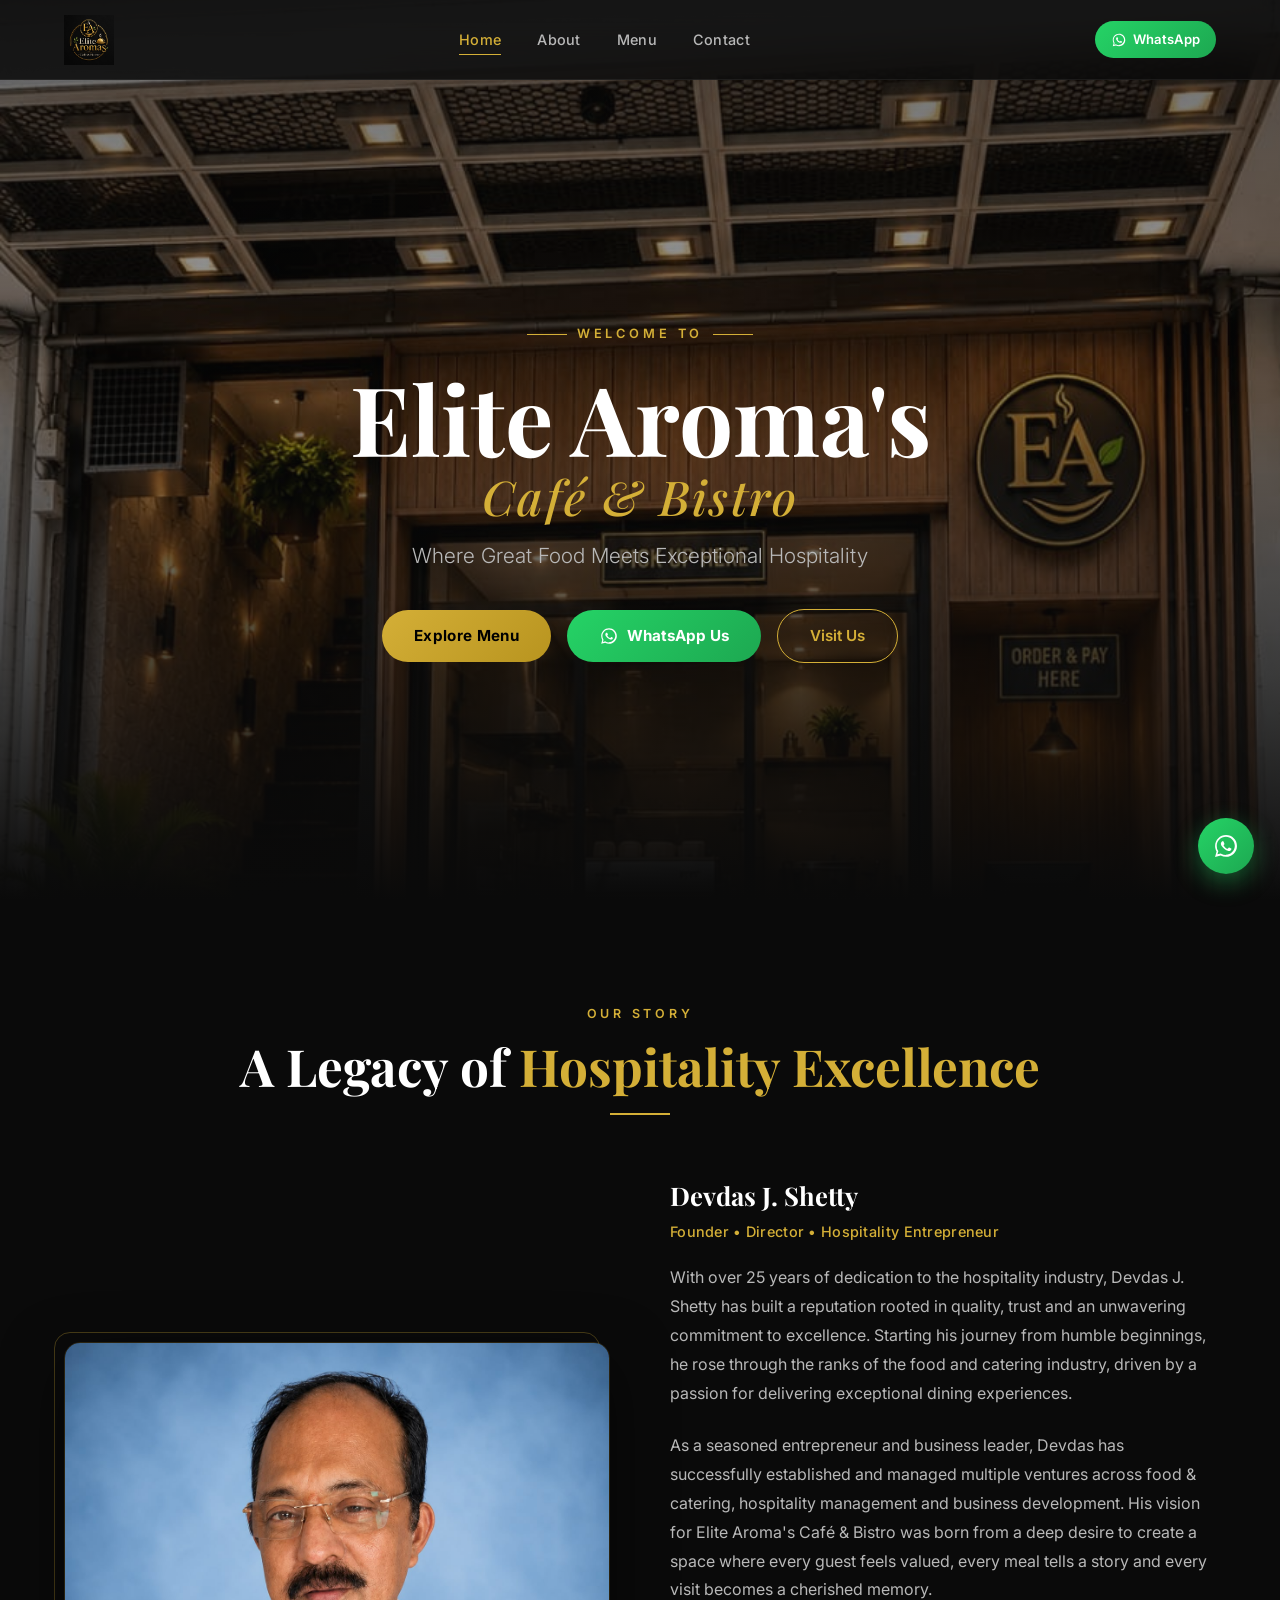
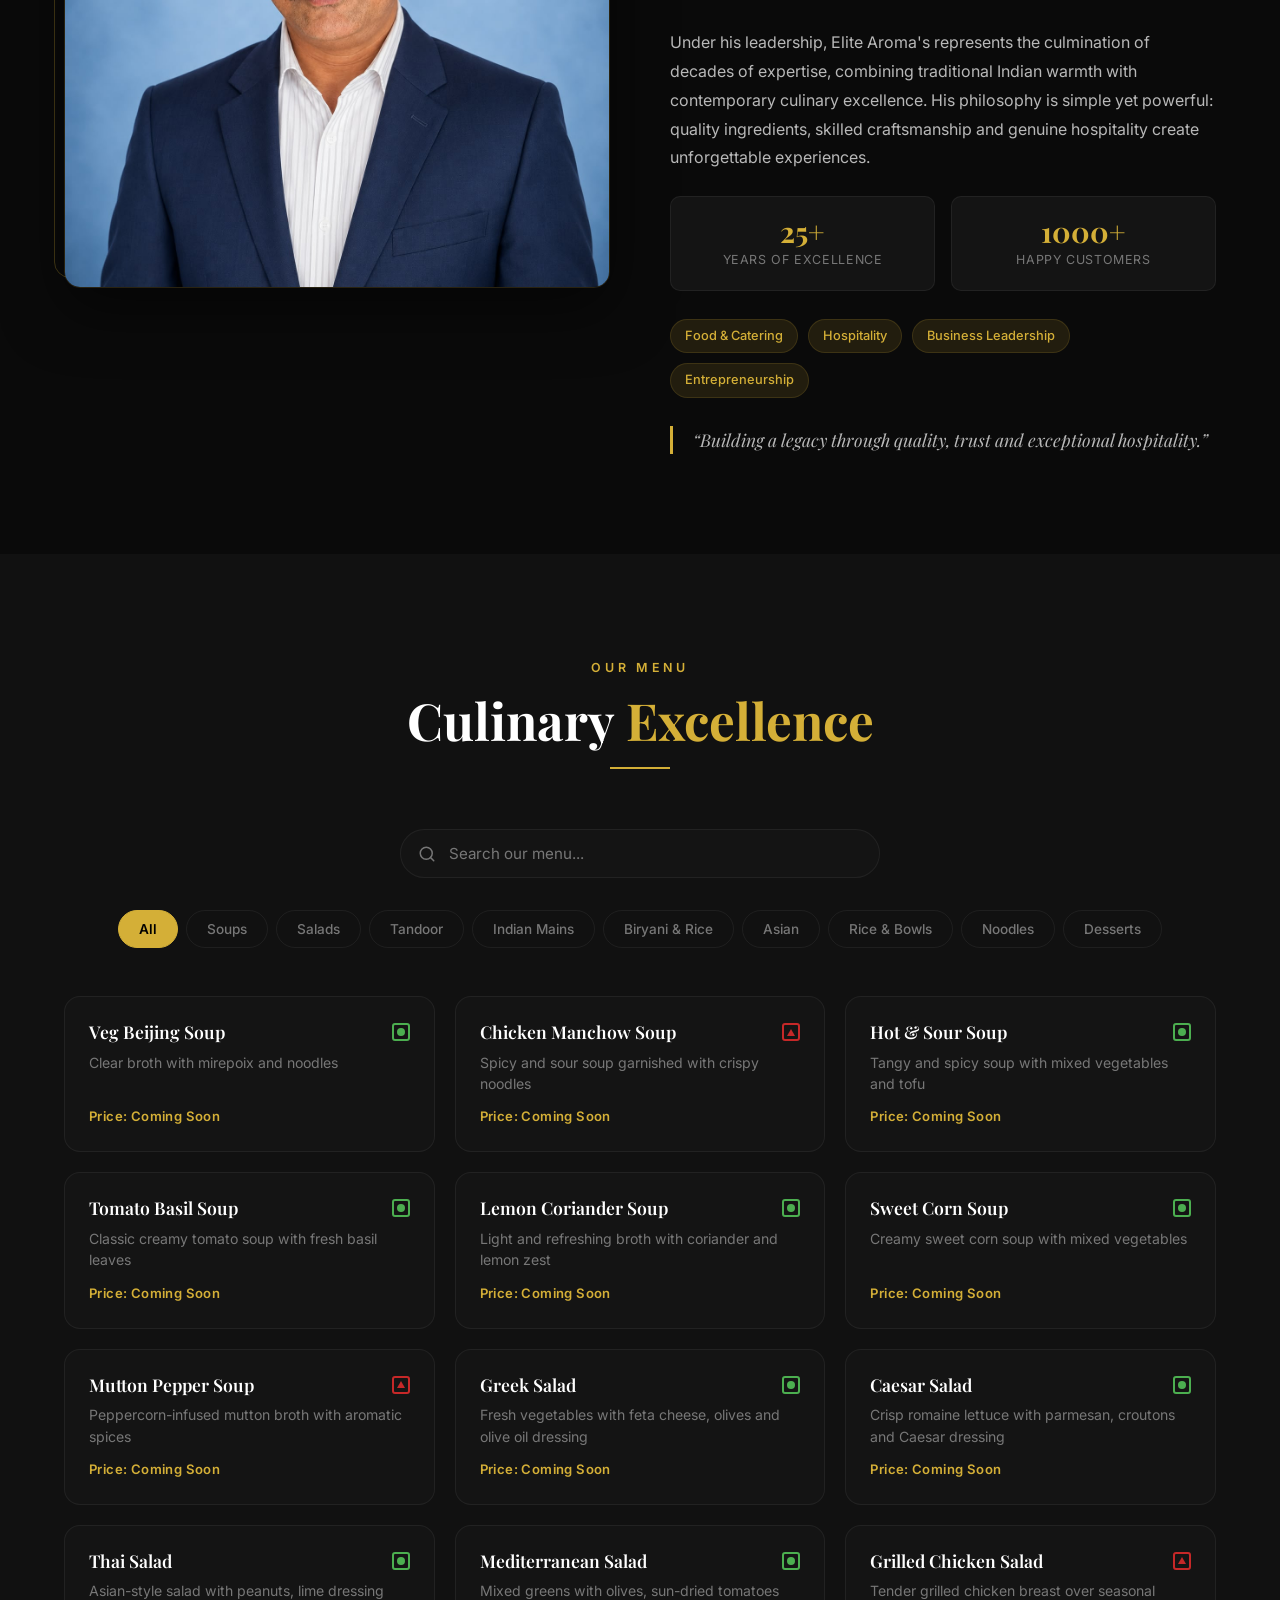
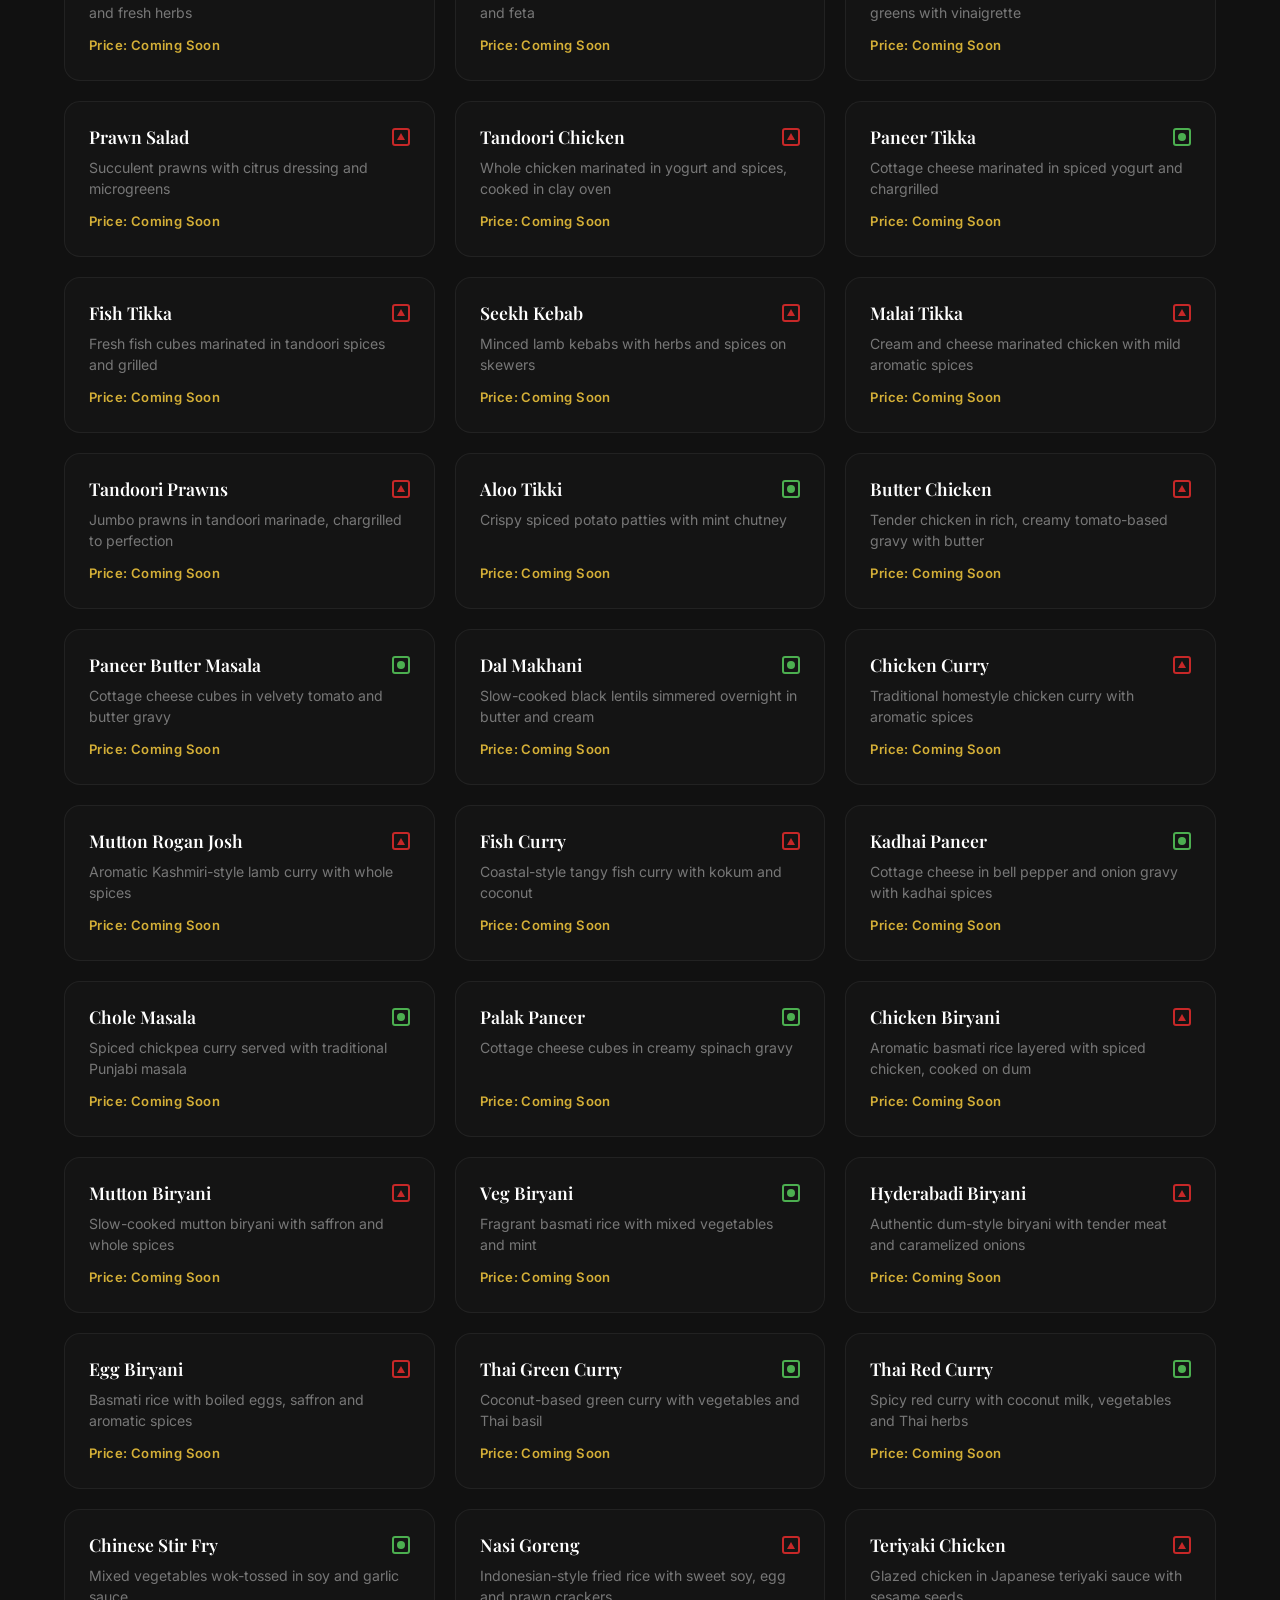
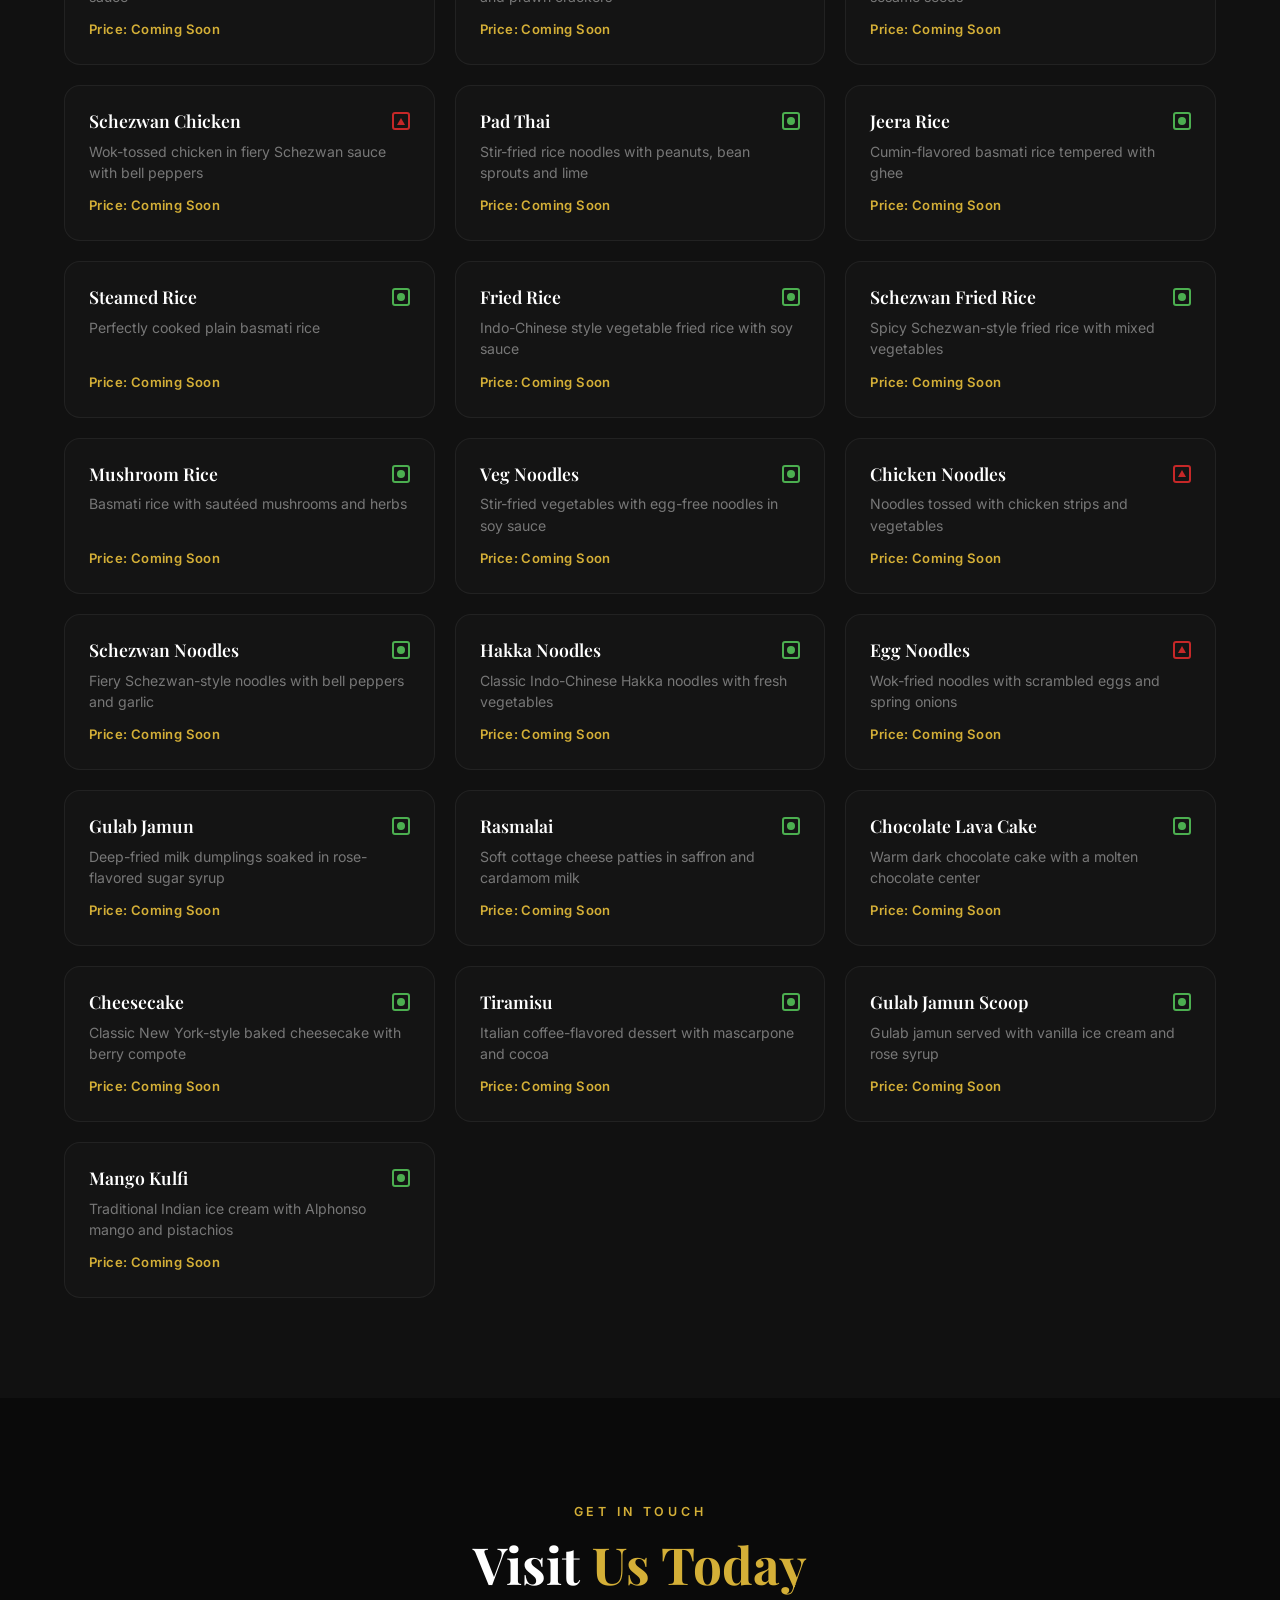
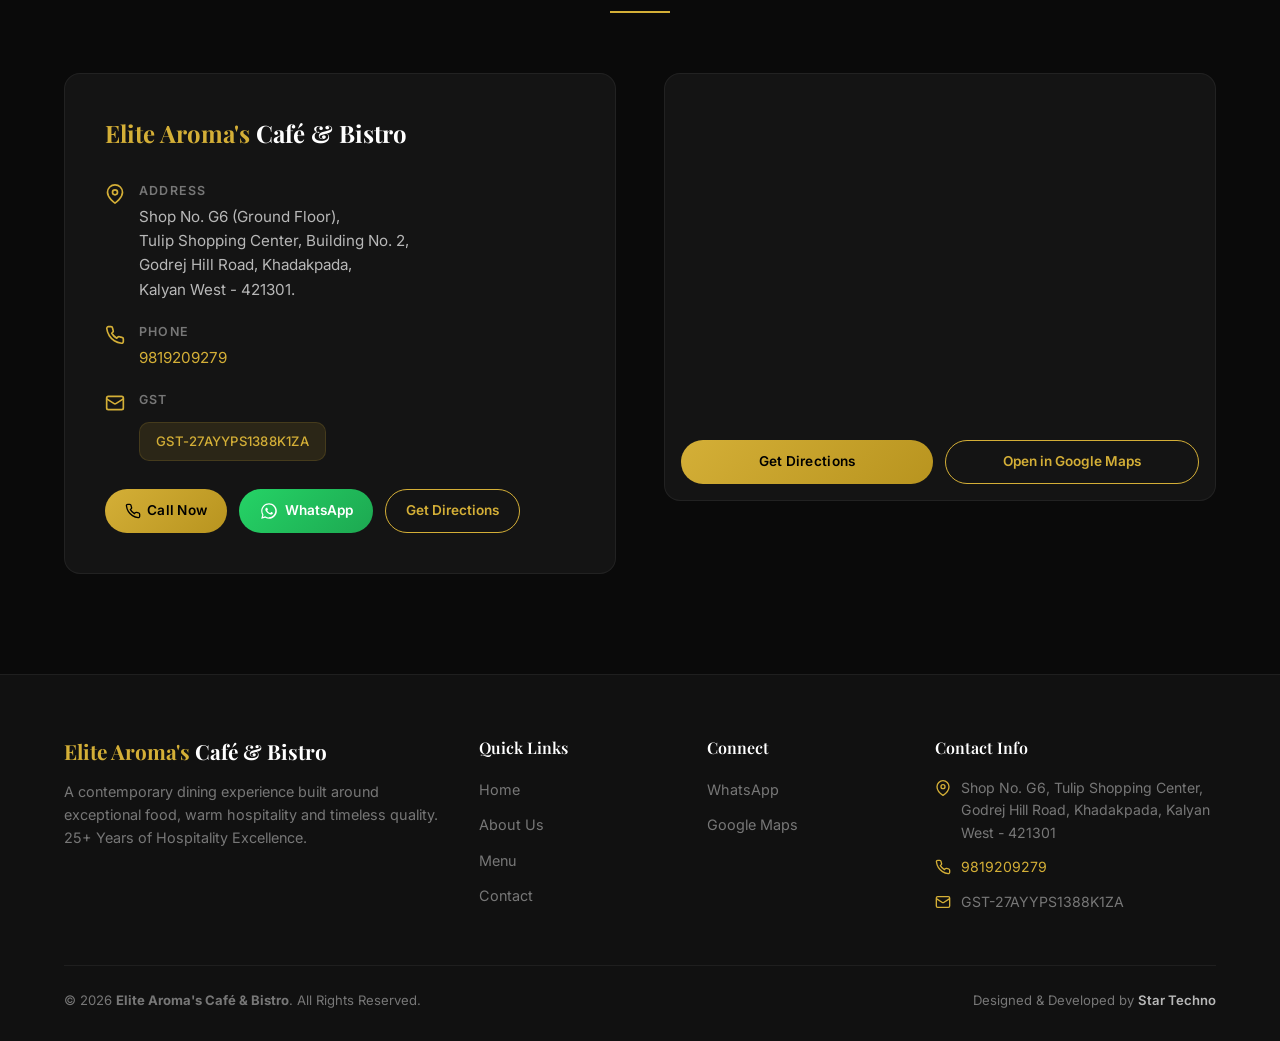
==== commit 0ff83878: "nmk" ====
--- a/index.html
+++ b/index.html
@@ -1461,7 +1461,7 @@
             </div>
             <div class="about-grid">
                 <div class="about-image reveal">
-                    <img src="images/devidas.jpeg" alt="Devdas J. Shetty — Founder & Director of Elite Aroma's Café & Bistro" width="1254" height="1254" loading="lazy">
+                    <img src="images/founder.jpeg" alt="Devdas J. Shetty — Founder & Director of Elite Aroma's Café & Bistro" width="1254" height="1254" loading="lazy">
                 </div>
                 <div class="about-content reveal">
                     <h3 class="about-founder-name">Devdas J. Shetty</h3>
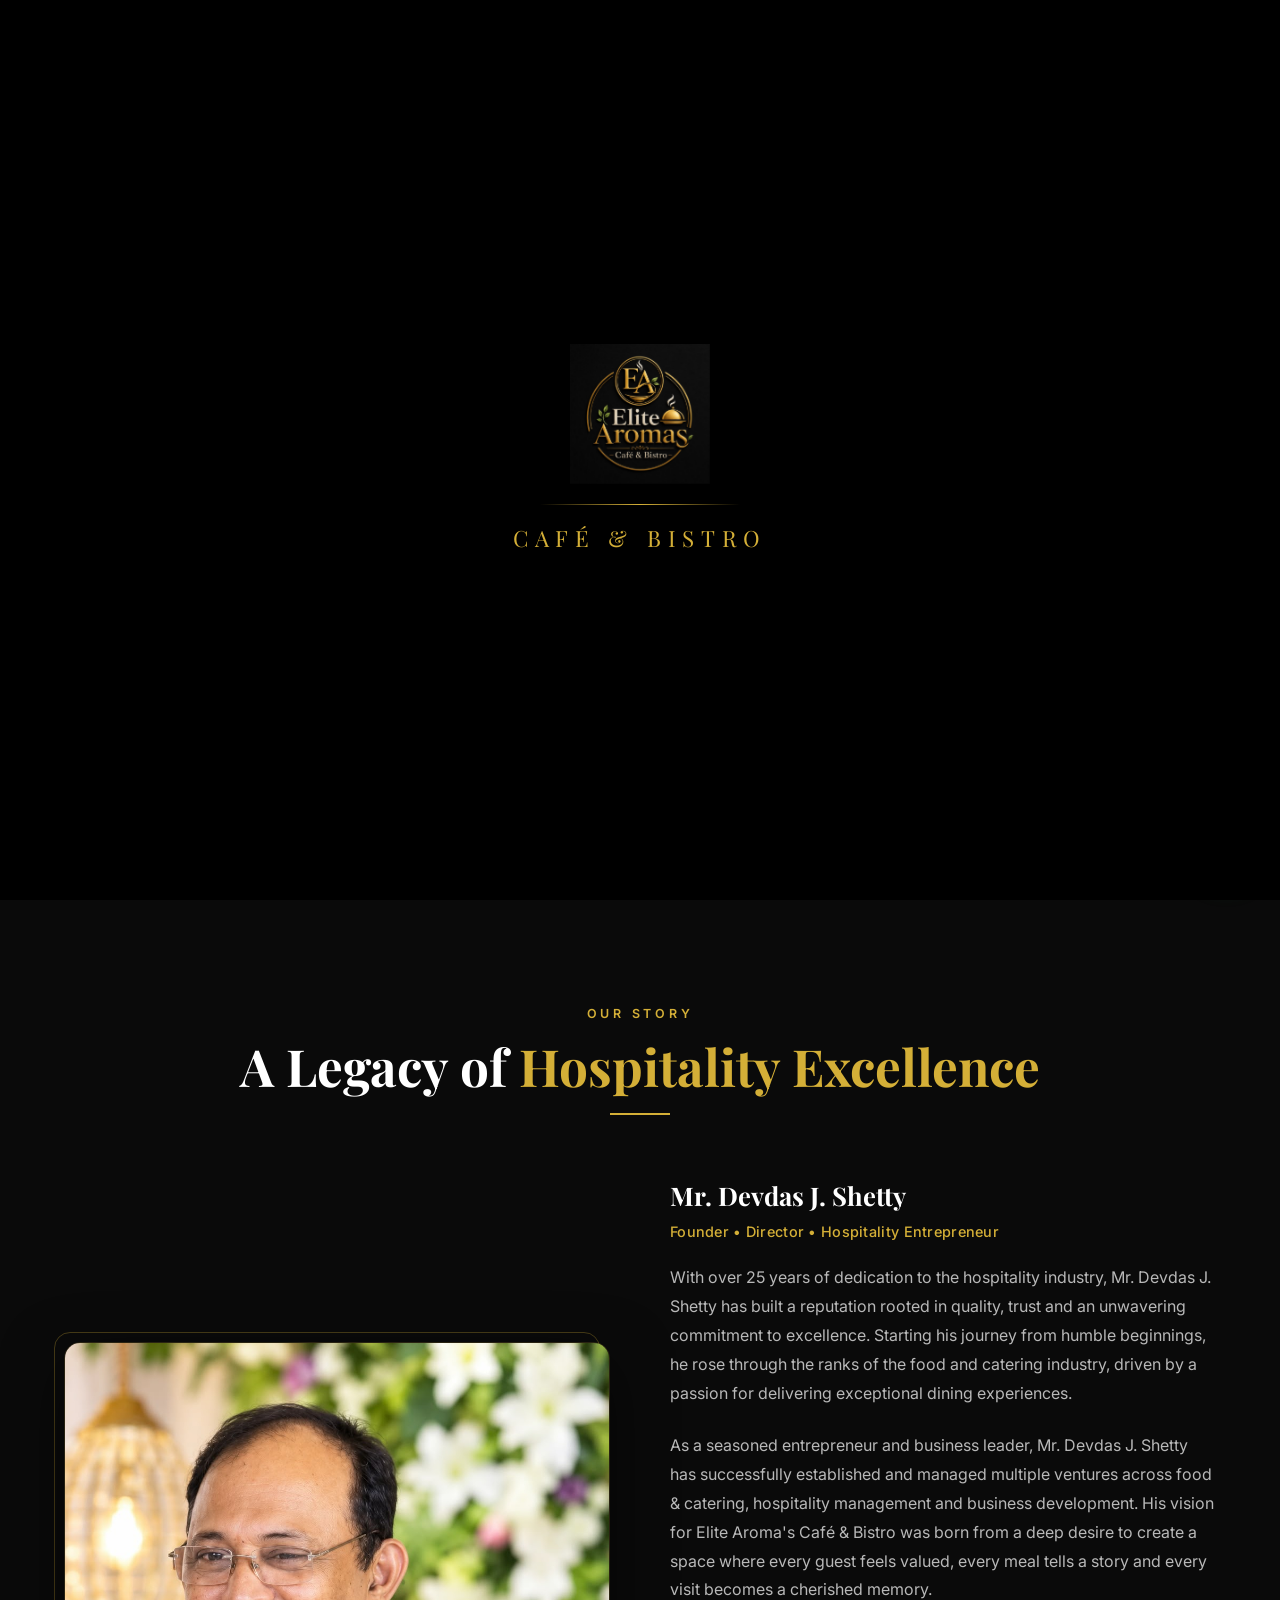
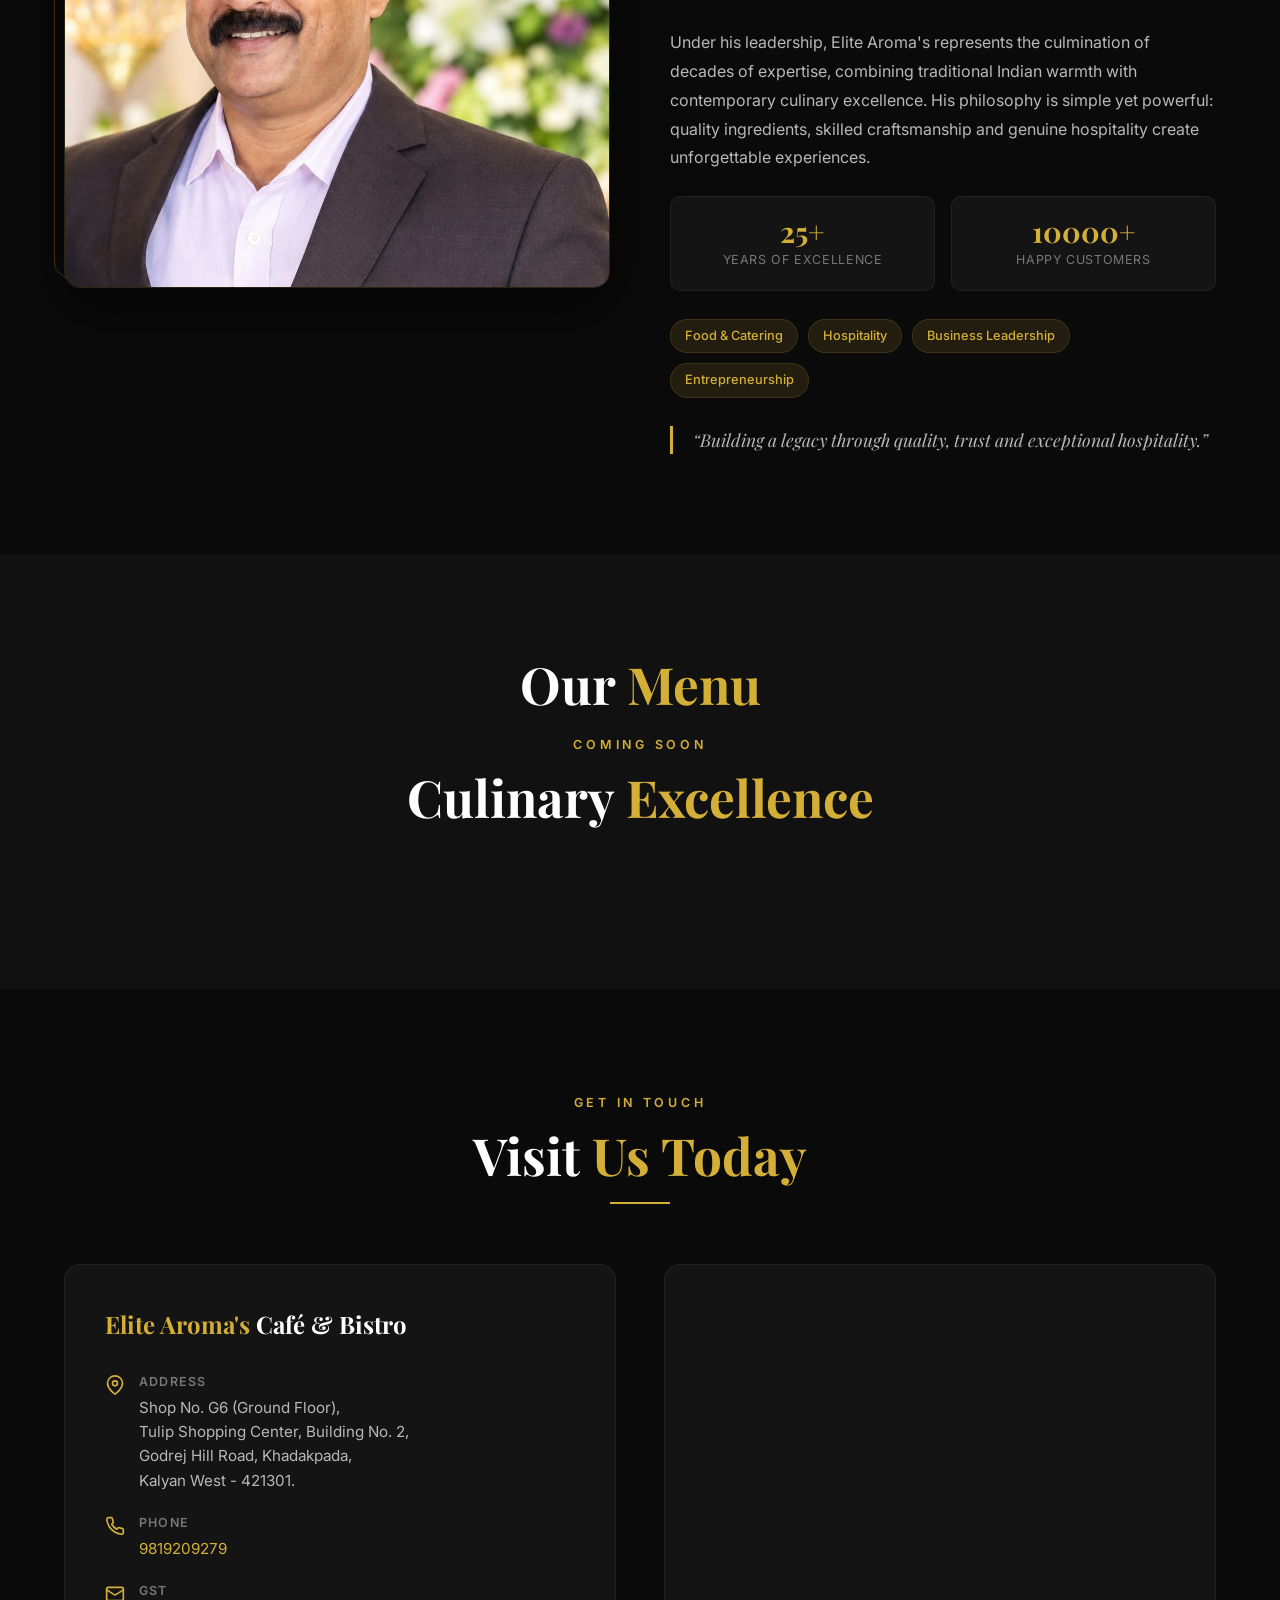
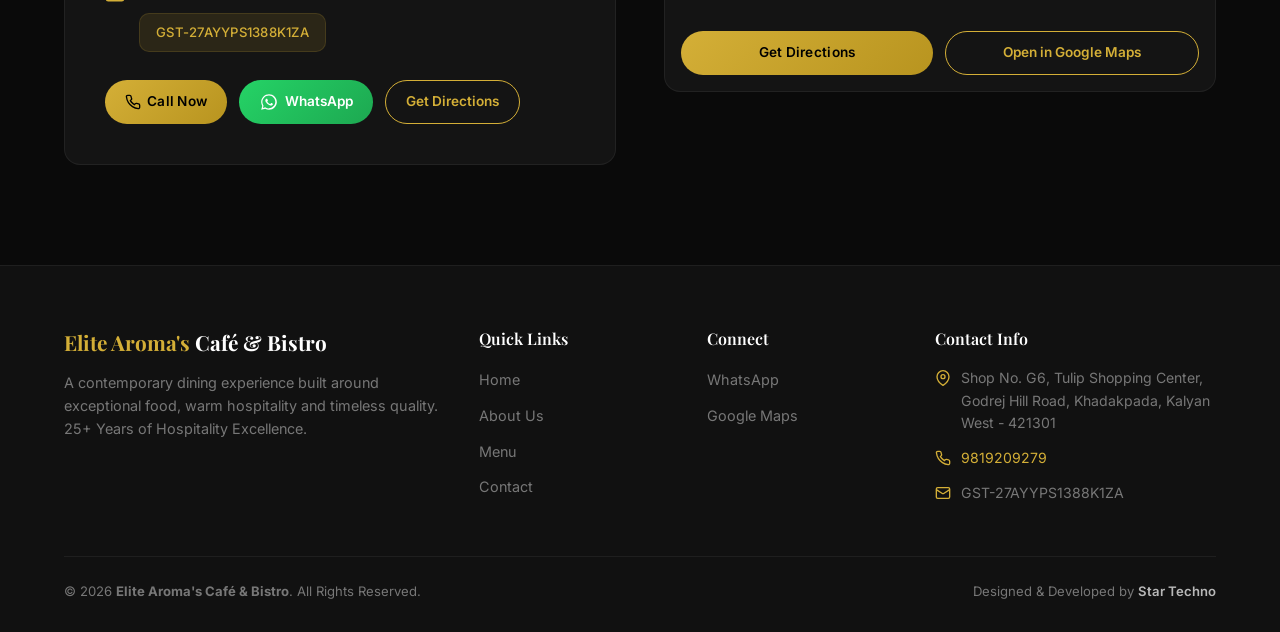
==== commit 1af7c228: "npr" ====
--- a/index.html
+++ b/index.html
@@ -71,7 +71,7 @@
         "description": "Elite Aroma's Café & Bistro — A contemporary dining experience built around exceptional food, warm hospitality and timeless quality.",
         "founder": {
             "@type": "Person",
-            "name": "Devdas J. Shetty"
+            "name": "Mr. Devdas J. Shetty"
         },
         "areaServed": ["Kalyan West", "Khadakpada", "Thane", "Maharashtra"]
     }
@@ -106,7 +106,7 @@
             --header-h: 80px;
             --radius: 16px;
             --radius-sm: 10px;
-            --shadow: 0 20px 60px rgba(0,0,0,0.5);
+            --shadow: 0 20px 60px rgba(0, 0, 0, 0.5);
             --shadow-gold: 0 0 0 1px var(--accent-soft), 0 0 40px -8px var(--accent-glow);
             color-scheme: dark;
         }
@@ -114,7 +114,13 @@
         /* ==========================================================================
            2. RESET & BASE
            ========================================================================== */
-        *, *::before, *::after { margin: 0; padding: 0; box-sizing: border-box; }
+        *,
+        *::before,
+        *::after {
+            margin: 0;
+            padding: 0;
+            box-sizing: border-box;
+        }
 
         html {
             scroll-behavior: smooth;
@@ -131,13 +137,38 @@
             -moz-osx-font-smoothing: grayscale;
         }
 
-        img { max-width: 100%; display: block; }
-        a { color: inherit; text-decoration: none; }
-        button { font-family: inherit; cursor: pointer; background: none; border: none; }
-        ul { list-style: none; }
-        ::selection { background: var(--accent); color: #000; }
-
-        .container { width: 100%; max-width: var(--container); margin: 0 auto; padding: 0 var(--gutter); }
+        img {
+            max-width: 100%;
+            display: block;
+        }
+
+        a {
+            color: inherit;
+            text-decoration: none;
+        }
+
+        button {
+            font-family: inherit;
+            cursor: pointer;
+            background: none;
+            border: none;
+        }
+
+        ul {
+            list-style: none;
+        }
+
+        ::selection {
+            background: var(--accent);
+            color: #000;
+        }
+
+        .container {
+            width: 100%;
+            max-width: var(--container);
+            margin: 0 auto;
+            padding: 0 var(--gutter);
+        }
 
         /* ==========================================================================
            3. OPENING ANIMATION
@@ -189,15 +220,22 @@
         }
 
         @keyframes openingLogoIn {
-            to { opacity: 1; transform: scale(1); }
+            to {
+                opacity: 1;
+                transform: scale(1);
+            }
         }
 
         @keyframes openingTextIn {
-            to { opacity: 1; }
+            to {
+                opacity: 1;
+            }
         }
 
         @keyframes openingLineIn {
-            to { width: 200px; }
+            to {
+                width: 200px;
+            }
         }
 
         /* ==========================================================================
@@ -288,6 +326,15 @@
             margin-bottom: 20px;
         }
 
+        .welcome-badges {
+            display: flex;
+            align-items: center;
+            justify-content: center;
+            gap: 12px;
+            flex-wrap: wrap;
+            margin-bottom: 28px;
+        }
+
         .welcome-badge {
             display: inline-flex;
             align-items: center;
@@ -300,7 +347,18 @@
             font-weight: 600;
             color: var(--accent);
             letter-spacing: 0.05em;
-            margin-bottom: 28px;
+            margin-bottom: 0;
+        }
+
+        .welcome-badge-gold {
+            background: linear-gradient(135deg, rgba(212, 175, 55, 0.18), rgba(212, 175, 55, 0.08));
+            border: 1px solid rgba(212, 175, 55, 0.4);
+            color: #e5c158;
+        }
+
+        .welcome-badge-gold::before {
+            background: #e5c158;
+            box-shadow: 0 0 10px rgba(229, 193, 88, 0.6);
         }
 
         .welcome-badge::before {
@@ -369,7 +427,10 @@
             box-shadow: 0 12px 30px rgba(37, 211, 102, 0.35);
         }
 
-        .btn-whatsapp svg { width: 20px; height: 20px; }
+        .btn-whatsapp svg {
+            width: 20px;
+            height: 20px;
+        }
 
         /* ==========================================================================
            5. HEADER
@@ -466,8 +527,14 @@
             transition: transform 0.3s;
         }
 
-        .header-wa:hover { transform: scale(1.04); }
-        .header-wa svg { width: 16px; height: 16px; }
+        .header-wa:hover {
+            transform: scale(1.04);
+        }
+
+        .header-wa svg {
+            width: 16px;
+            height: 16px;
+        }
 
         /* Hamburger */
         .hamburger {
@@ -489,9 +556,17 @@
             transition: transform 0.3s, opacity 0.3s;
         }
 
-        .hamburger.active span:nth-child(1) { transform: translateY(7px) rotate(45deg); }
-        .hamburger.active span:nth-child(2) { opacity: 0; }
-        .hamburger.active span:nth-child(3) { transform: translateY(-7px) rotate(-45deg); }
+        .hamburger.active span:nth-child(1) {
+            transform: translateY(7px) rotate(45deg);
+        }
+
+        .hamburger.active span:nth-child(2) {
+            opacity: 0;
+        }
+
+        .hamburger.active span:nth-child(3) {
+            transform: translateY(-7px) rotate(-45deg);
+        }
 
         /* Mobile menu */
         .mobile-menu {
@@ -524,7 +599,9 @@
             transition: color 0.3s;
         }
 
-        .mobile-menu a:hover { color: var(--accent); }
+        .mobile-menu a:hover {
+            color: var(--accent);
+        }
 
         /* ==========================================================================
            6. HERO SECTION
@@ -555,13 +632,11 @@
             content: '';
             position: absolute;
             inset: 0;
-            background: linear-gradient(
-                180deg,
-                rgba(10, 10, 10, 0.6) 0%,
-                rgba(10, 10, 10, 0.4) 40%,
-                rgba(10, 10, 10, 0.8) 80%,
-                rgba(10, 10, 10, 1) 100%
-            );
+            background: linear-gradient(180deg,
+                    rgba(10, 10, 10, 0.6) 0%,
+                    rgba(10, 10, 10, 0.4) 40%,
+                    rgba(10, 10, 10, 0.8) 80%,
+                    rgba(10, 10, 10, 1) 100%);
         }
 
         .hero-content {
@@ -651,8 +726,13 @@
         }
 
         @keyframes heroZoom {
-            from { transform: scale(1); }
-            to { transform: scale(1.1); }
+            from {
+                transform: scale(1);
+            }
+
+            to {
+                transform: scale(1.1);
+            }
         }
 
         /* Gold decorative line */
@@ -722,6 +802,7 @@
             height: auto;
             aspect-ratio: 1 / 1;
             object-fit: cover;
+            object-position: center top;
             border-radius: var(--radius);
             border: 1px solid var(--border);
             box-shadow: var(--shadow);
@@ -859,7 +940,10 @@
             transition: border-color 0.3s, box-shadow 0.3s;
         }
 
-        .menu-search::placeholder { color: var(--text-muted); }
+        .menu-search::placeholder {
+            color: var(--text-muted);
+        }
+
         .menu-search:focus {
             border-color: var(--accent);
             box-shadow: 0 0 0 3px var(--accent-soft);
@@ -888,7 +972,9 @@
             flex-wrap: wrap;
         }
 
-        .menu-tabs::-webkit-scrollbar { display: none; }
+        .menu-tabs::-webkit-scrollbar {
+            display: none;
+        }
 
         .menu-tab {
             padding: 10px 20px;
@@ -902,7 +988,10 @@
             transition: all 0.3s;
         }
 
-        .menu-tab:hover { border-color: var(--accent); color: var(--accent); }
+        .menu-tab:hover {
+            border-color: var(--accent);
+            color: var(--accent);
+        }
 
         .menu-tab.active {
             background: var(--accent);
@@ -1032,7 +1121,9 @@
             margin-bottom: 28px;
         }
 
-        .contact-brand span { color: var(--accent); }
+        .contact-brand span {
+            color: var(--accent);
+        }
 
         .contact-detail {
             display: flex;
@@ -1120,8 +1211,13 @@
             transition: all 0.3s;
         }
 
-        .btn-small.btn-primary { padding: 10px 20px; }
-        .btn-small.btn-outline { padding: 10px 20px; }
+        .btn-small.btn-primary {
+            padding: 10px 20px;
+        }
+
+        .btn-small.btn-outline {
+            padding: 10px 20px;
+        }
 
         /* ==========================================================================
            10. FOOTER
@@ -1146,7 +1242,9 @@
             margin-bottom: 12px;
         }
 
-        .footer-brand-name span { color: var(--accent); }
+        .footer-brand-name span {
+            color: var(--accent);
+        }
 
         .footer-brand-desc {
             color: var(--text-muted);
@@ -1173,7 +1271,9 @@
             transition: color 0.3s;
         }
 
-        .footer-links a:hover { color: var(--accent); }
+        .footer-links a:hover {
+            color: var(--accent);
+        }
 
         .footer-contact-item {
             display: flex;
@@ -1218,7 +1318,9 @@
             transition: color 0.3s;
         }
 
-        .footer-credit a:hover { color: var(--accent); }
+        .footer-credit a:hover {
+            color: var(--accent);
+        }
 
         /* ==========================================================================
            11. FLOATING WHATSAPP
@@ -1252,9 +1354,17 @@
         }
 
         @keyframes waPulse {
-            0% { box-shadow: 0 0 0 0 rgba(37, 211, 102, 0.45), 0 8px 24px rgba(37, 211, 102, 0.4); }
-            70% { box-shadow: 0 0 0 16px rgba(37, 211, 102, 0), 0 8px 24px rgba(37, 211, 102, 0.4); }
-            100% { box-shadow: 0 0 0 0 rgba(37, 211, 102, 0), 0 8px 24px rgba(37, 211, 102, 0.4); }
+            0% {
+                box-shadow: 0 0 0 0 rgba(37, 211, 102, 0.45), 0 8px 24px rgba(37, 211, 102, 0.4);
+            }
+
+            70% {
+                box-shadow: 0 0 0 16px rgba(37, 211, 102, 0), 0 8px 24px rgba(37, 211, 102, 0.4);
+            }
+
+            100% {
+                box-shadow: 0 0 0 0 rgba(37, 211, 102, 0), 0 8px 24px rgba(37, 211, 102, 0.4);
+            }
         }
 
         /* ==========================================================================
@@ -1275,12 +1385,21 @@
            13. ANIMATIONS
            ========================================================================== */
         @keyframes fadeUp {
-            from { opacity: 0; transform: translateY(20px); }
-            to { opacity: 1; transform: translateY(0); }
+            from {
+                opacity: 0;
+                transform: translateY(20px);
+            }
+
+            to {
+                opacity: 1;
+                transform: translateY(0);
+            }
         }
 
         @keyframes shimmer {
-            to { background-position: 200% center; }
+            to {
+                background-position: 200% center;
+            }
         }
 
         /* ==========================================================================
@@ -1299,65 +1418,165 @@
             padding: 0;
             margin: -1px;
             overflow: hidden;
-            clip: rect(0,0,0,0);
+            clip: rect(0, 0, 0, 0);
             white-space: nowrap;
             border: 0;
         }
 
         @media (prefers-reduced-motion: reduce) {
-            *, *::before, *::after {
+
+            *,
+            *::before,
+            *::after {
                 animation-duration: 0.001ms !important;
                 animation-iteration-count: 1 !important;
                 transition-duration: 0.001ms !important;
                 scroll-behavior: auto !important;
             }
-            .reveal { opacity: 1; transform: none; }
-            .hero-bg img { animation: none; }
+
+            .reveal {
+                opacity: 1;
+                transform: none;
+            }
+
+            .hero-bg img {
+                animation: none;
+            }
         }
 
         /* ==========================================================================
            15. RESPONSIVE
            ========================================================================== */
         @media (max-width: 1024px) {
-            .about-grid { grid-template-columns: 1fr; gap: 40px; }
-            .about-image { max-width: 480px; width: 100%; margin: 0 auto; }
-            .contact-grid { grid-template-columns: 1fr; }
-            .footer-grid { grid-template-columns: 1fr 1fr; }
+            .about-grid {
+                grid-template-columns: 1fr;
+                gap: 40px;
+            }
+
+            .about-image {
+                max-width: 480px;
+                width: 100%;
+                margin: 0 auto;
+            }
+
+            .contact-grid {
+                grid-template-columns: 1fr;
+            }
+
+            .footer-grid {
+                grid-template-columns: 1fr 1fr;
+            }
         }
 
         @media (max-width: 768px) {
-            .header-nav, .header-wa { display: none; }
-            .hamburger { display: flex; }
-            .mobile-menu { display: flex; }
-
-            .hero-title { font-size: clamp(2.5rem, 10vw, 4rem); }
-            .section { padding: 70px 0; }
-            .menu-grid { grid-template-columns: 1fr; }
-            .menu-tabs { justify-content: flex-start; flex-wrap: nowrap; }
-
-            .about-stats { grid-template-columns: 1fr 1fr; }
-
-            .footer-grid { grid-template-columns: 1fr; gap: 28px; }
-            .footer-bottom { flex-direction: column; text-align: center; }
-
-            .welcome-popup { padding: 36px 24px; }
-
-            .contact-info-card { padding: 28px; }
-
-            .contact-map iframe { height: 260px; }
+
+            .header-nav,
+            .header-wa {
+                display: none;
+            }
+
+            .hamburger {
+                display: flex;
+            }
+
+            .mobile-menu {
+                display: flex;
+            }
+
+            .hero-title {
+                font-size: clamp(2.5rem, 10vw, 4rem);
+            }
+
+            .section {
+                padding: 70px 0;
+            }
+
+            .menu-grid {
+                grid-template-columns: 1fr;
+            }
+
+            .menu-tabs {
+                justify-content: flex-start;
+                flex-wrap: nowrap;
+            }
+
+            .about-stats {
+                grid-template-columns: 1fr 1fr;
+            }
+
+            .footer-grid {
+                grid-template-columns: 1fr;
+                gap: 28px;
+            }
+
+            .footer-bottom {
+                flex-direction: column;
+                text-align: center;
+            }
+
+            .welcome-popup {
+                padding: 36px 24px;
+            }
+
+            .contact-info-card {
+                padding: 28px;
+            }
+
+            .contact-map iframe {
+                height: 260px;
+            }
         }
 
         @media (max-width: 480px) {
-            .about-image { max-width: 100%; }
-            .about-image::before { top: -6px; left: -6px; right: 6px; bottom: 6px; }
-            .hero-buttons { flex-direction: column; width: 100%; }
-            .hero-buttons a, .hero-buttons button { width: 100%; justify-content: center; }
-            .btn-primary, .btn-outline, .btn-whatsapp { width: 100%; justify-content: center; }
-            .contact-buttons { flex-direction: column; }
-            .contact-buttons a { width: 100%; }
-            .contact-map-buttons { flex-direction: column; }
-            .contact-map-buttons a { width: 100%; }
-            .menu-tab { padding: 8px 14px; font-size: 0.8rem; }
+            .about-image {
+                max-width: 100%;
+            }
+
+            .about-image::before {
+                top: -6px;
+                left: -6px;
+                right: 6px;
+                bottom: 6px;
+            }
+
+            .hero-buttons {
+                flex-direction: column;
+                width: 100%;
+            }
+
+            .hero-buttons a,
+            .hero-buttons button {
+                width: 100%;
+                justify-content: center;
+            }
+
+            .btn-primary,
+            .btn-outline,
+            .btn-whatsapp {
+                width: 100%;
+                justify-content: center;
+            }
+
+            .contact-buttons {
+                flex-direction: column;
+            }
+
+            .contact-buttons a {
+                width: 100%;
+            }
+
+            .contact-map-buttons {
+                flex-direction: column;
+            }
+
+            .contact-map-buttons a {
+                width: 100%;
+            }
+
+            .menu-tab {
+                padding: 8px 14px;
+                font-size: 0.8rem;
+            }
         }
     </style>
 </head>
@@ -1381,10 +1600,13 @@
             <button class="welcome-close" id="welcomeClose" aria-label="Close welcome popup">&times;</button>
             <img src="images/logo.jpeg" alt="Elite Aroma's Café & Bistro logo" class="welcome-logo">
             <h2 class="welcome-title">Welcome to <span>Elite Aroma's</span> Café &amp; Bistro</h2>
-            <p class="welcome-desc">A contemporary dining experience built around exceptional food, warm hospitality and timeless quality.</p>
-            <div class="welcome-badge">25+ Years of Hospitality Excellence</div>
-            <br>
-            <a href="#menu" class="btn-primary" id="welcomeExploreBtn">Explore Menu</a>
+            <p class="welcome-desc">A contemporary dining experience built around exceptional food, warm hospitality and
+                timeless quality.</p>
+            <div class="welcome-badges">
+                <div class="welcome-badge">25+ Years of Hospitality Excellence</div>
+                <div class="welcome-badge welcome-badge-gold">Menu Coming Soon</div>
+            </div>
+            <a href="#about" class="btn-primary" id="welcomeExploreBtn">Explore the Website</a>
         </div>
     </div>
 
@@ -1404,7 +1626,10 @@
             </nav>
             <a href="https://wa.me/919819209279?text=Hello%20Elite%20Aroma%27s%20Caf%C3%A9%20%26%20Bistro%2C%20I%20would%20like%20to%20know%20more%20about%20your%20menu."
                 class="header-wa" target="_blank" rel="noopener noreferrer" aria-label="Chat on WhatsApp">
-                <svg viewBox="0 0 32 32" fill="currentColor"><path d="M16.04 3.5c-6.9 0-12.5 5.6-12.5 12.5 0 2.2.6 4.35 1.7 6.25L3.5 28.5l6.45-1.7a12.4 12.4 0 0 0 6.1 1.6h.01c6.9 0 12.5-5.6 12.5-12.5S22.94 3.5 16.04 3.5zm0 22.9c-2 0-3.9-.55-5.6-1.6l-.4-.24-3.8 1 1.02-3.7-.26-.4a10.4 10.4 0 0 1-1.6-5.6c0-5.75 4.7-10.45 10.45-10.45 5.6 0 10.2 4.6 10.2 10.25 0 5.65-4.6 10.2-10.2 10.2zm5.75-7.65c-.3-.15-1.8-.9-2.05-1-.3-.1-.5-.15-.7.15-.2.3-.8 1-1 1.2-.2.2-.35.2-.65.05-.3-.15-1.3-.45-2.4-1.45-.9-.85-1.5-1.9-1.65-2.2-.15-.3-.05-.45.1-.6.15-.15.3-.35.45-.5.15-.2.2-.3.3-.5.1-.2.05-.4 0-.55-.05-.15-.7-1.6-.95-2.2-.25-.6-.5-.5-.7-.5h-.6c-.2 0-.55.1-.8.35-.25.3-1 1-1 2.4 0 1.45 1.05 2.8 1.2 3 .15.2 2.05 3.2 5 4.5.7.3 1.25.5 1.7.65.7.25 1.35.2 1.85.15.6-.05 1.8-.75 2.05-1.45.25-.7.25-1.3.2-1.45-.1-.1-.25-.2-.55-.35z"/></svg>
+                <svg viewBox="0 0 32 32" fill="currentColor">
+                    <path
+                        d="M16.04 3.5c-6.9 0-12.5 5.6-12.5 12.5 0 2.2.6 4.35 1.7 6.25L3.5 28.5l6.45-1.7a12.4 12.4 0 0 0 6.1 1.6h.01c6.9 0 12.5-5.6 12.5-12.5S22.94 3.5 16.04 3.5zm0 22.9c-2 0-3.9-.55-5.6-1.6l-.4-.24-3.8 1 1.02-3.7-.26-.4a10.4 10.4 0 0 1-1.6-5.6c0-5.75 4.7-10.45 10.45-10.45 5.6 0 10.2 4.6 10.2 10.25 0 5.65-4.6 10.2-10.2 10.2zm5.75-7.65c-.3-.15-1.8-.9-2.05-1-.3-.1-.5-.15-.7.15-.2.3-.8 1-1 1.2-.2.2-.35.2-.65.05-.3-.15-1.3-.45-2.4-1.45-.9-.85-1.5-1.9-1.65-2.2-.15-.3-.05-.45.1-.6.15-.15.3-.35.45-.5.15-.2.2-.3.3-.5.1-.2.05-.4 0-.55-.05-.15-.7-1.6-.95-2.2-.25-.6-.5-.5-.7-.5h-.6c-.2 0-.55.1-.8.35-.25.3-1 1-1 2.4 0 1.45 1.05 2.8 1.2 3 .15.2 2.05 3.2 5 4.5.7.3 1.25.5 1.7.65.7.25 1.35.2 1.85.15.6-.05 1.8-.75 2.05-1.45.25-.7.25-1.3.2-1.45-.1-.1-.25-.2-.55-.35z" />
+                </svg>
                 WhatsApp
             </a>
             <button class="hamburger" id="hamburgerBtn" aria-label="Toggle menu" aria-expanded="false">
@@ -1428,7 +1653,8 @@
          ===================================================================== -->
     <section class="hero" id="home">
         <div class="hero-bg">
-            <img src="images/hero-image.jpeg" alt="Elite Aroma's Café & Bistro interior" width="1400" height="900" loading="eager">
+            <img src="images/hero-image.jpeg" alt="Elite Aroma's Café & Bistro interior" width="1400" height="900"
+                loading="eager">
         </div>
         <div class="hero-content">
             <p class="hero-eyebrow reveal">Welcome to</p>
@@ -1441,7 +1667,10 @@
                 <a href="#menu" class="btn-primary">Explore Menu</a>
                 <a href="https://wa.me/919819209279?text=Hello%20Elite%20Aroma%27s%20Caf%C3%A9%20%26%20Bistro%2C%20I%20would%20like%20to%20know%20more%20about%20your%20menu."
                     class="btn-whatsapp" target="_blank" rel="noopener noreferrer">
-                    <svg viewBox="0 0 32 32" fill="currentColor"><path d="M16.04 3.5c-6.9 0-12.5 5.6-12.5 12.5 0 2.2.6 4.35 1.7 6.25L3.5 28.5l6.45-1.7a12.4 12.4 0 0 0 6.1 1.6h.01c6.9 0 12.5-5.6 12.5-12.5S22.94 3.5 16.04 3.5zm0 22.9c-2 0-3.9-.55-5.6-1.6l-.4-.24-3.8 1 1.02-3.7-.26-.4a10.4 10.4 0 0 1-1.6-5.6c0-5.75 4.7-10.45 10.45-10.45 5.6 0 10.2 4.6 10.2 10.25 0 5.65-4.6 10.2-10.2 10.2zm5.75-7.65c-.3-.15-1.8-.9-2.05-1-.3-.1-.5-.15-.7.15-.2.3-.8 1-1 1.2-.2.2-.35.2-.65.05-.3-.15-1.3-.45-2.4-1.45-.9-.85-1.5-1.9-1.65-2.2-.15-.3-.05-.45.1-.6.15-.15.3-.35.45-.5.15-.2.2-.3.3-.5.1-.2.05-.4 0-.55-.05-.15-.7-1.6-.95-2.2-.25-.6-.5-.5-.7-.5h-.6c-.2 0-.55.1-.8.35-.25.3-1 1-1 2.4 0 1.45 1.05 2.8 1.2 3 .15.2 2.05 3.2 5 4.5.7.3 1.25.5 1.7.65.7.25 1.35.2 1.85.15.6-.05 1.8-.75 2.05-1.45.25-.7.25-1.3.2-1.45-.1-.1-.25-.2-.55-.35z"/></svg>
+                    <svg viewBox="0 0 32 32" fill="currentColor">
+                        <path
+                            d="M16.04 3.5c-6.9 0-12.5 5.6-12.5 12.5 0 2.2.6 4.35 1.7 6.25L3.5 28.5l6.45-1.7a12.4 12.4 0 0 0 6.1 1.6h.01c6.9 0 12.5-5.6 12.5-12.5S22.94 3.5 16.04 3.5zm0 22.9c-2 0-3.9-.55-5.6-1.6l-.4-.24-3.8 1 1.02-3.7-.26-.4a10.4 10.4 0 0 1-1.6-5.6c0-5.75 4.7-10.45 10.45-10.45 5.6 0 10.2 4.6 10.2 10.25 0 5.65-4.6 10.2-10.2 10.2zm5.75-7.65c-.3-.15-1.8-.9-2.05-1-.3-.1-.5-.15-.7.15-.2.3-.8 1-1 1.2-.2.2-.35.2-.65.05-.3-.15-1.3-.45-2.4-1.45-.9-.85-1.5-1.9-1.65-2.2-.15-.3-.05-.45.1-.6.15-.15.3-.35.45-.5.15-.2.2-.3.3-.5.1-.2.05-.4 0-.55-.05-.15-.7-1.6-.95-2.2-.25-.6-.5-.5-.7-.5h-.6c-.2 0-.55.1-.8.35-.25.3-1 1-1 2.4 0 1.45 1.05 2.8 1.2 3 .15.2 2.05 3.2 5 4.5.7.3 1.25.5 1.7.65.7.25 1.35.2 1.85.15.6-.05 1.8-.75 2.05-1.45.25-.7.25-1.3.2-1.45-.1-.1-.25-.2-.55-.35z" />
+                    </svg>
                     WhatsApp Us
                 </a>
                 <a href="#contact" class="btn-outline">Visit Us</a>
@@ -1461,19 +1690,31 @@
             </div>
             <div class="about-grid">
                 <div class="about-image reveal">
-                    <img src="images/founder.jpeg" alt="Devdas J. Shetty — Founder & Director of Elite Aroma's Café & Bistro" width="1254" height="1254" loading="lazy">
+                    <img src="images/founder.jpeg"
+                        alt="Mr. Devdas J. Shetty — Founder & Director of Elite Aroma's Café & Bistro" width="1024"
+                        height="1024" loading="lazy">
                 </div>
                 <div class="about-content reveal">
-                    <h3 class="about-founder-name">Devdas J. Shetty</h3>
+                    <h3 class="about-founder-name">Mr. Devdas J. Shetty</h3>
                     <p class="about-founder-title">Founder &bull; Director &bull; Hospitality Entrepreneur</p>
                     <p class="about-text">
-                        With over 25 years of dedication to the hospitality industry, Devdas J. Shetty has built a reputation rooted in quality, trust and an unwavering commitment to excellence. Starting his journey from humble beginnings, he rose through the ranks of the food and catering industry, driven by a passion for delivering exceptional dining experiences.
+                        With over 25 years of dedication to the hospitality industry, Mr. Devdas J. Shetty has built a
+                        reputation rooted in quality, trust and an unwavering commitment to excellence. Starting his
+                        journey from humble beginnings, he rose through the ranks of the food and catering industry,
+                        driven by a passion for delivering exceptional dining experiences.
                     </p>
                     <p class="about-text">
-                        As a seasoned entrepreneur and business leader, Devdas has successfully established and managed multiple ventures across food &amp; catering, hospitality management and business development. His vision for Elite Aroma's Café &amp; Bistro was born from a deep desire to create a space where every guest feels valued, every meal tells a story and every visit becomes a cherished memory.
+                        As a seasoned entrepreneur and business leader, Mr. Devdas J. Shetty has successfully
+                        established and managed multiple ventures across food &amp; catering, hospitality management and
+                        business development. His vision for Elite Aroma's Café &amp; Bistro was born from a deep desire
+                        to create a space where every guest feels valued, every meal tells a story and every visit
+                        becomes a cherished memory.
                     </p>
                     <p class="about-text">
-                        Under his leadership, Elite Aroma's represents the culmination of decades of expertise, combining traditional Indian warmth with contemporary culinary excellence. His philosophy is simple yet powerful: quality ingredients, skilled craftsmanship and genuine hospitality create unforgettable experiences.
+                        Under his leadership, Elite Aroma's represents the culmination of decades of expertise,
+                        combining traditional Indian warmth with contemporary culinary excellence. His philosophy is
+                        simple yet powerful: quality ingredients, skilled craftsmanship and genuine hospitality create
+                        unforgettable experiences.
                     </p>
                     <div class="about-stats">
                         <div class="about-stat">
@@ -1481,7 +1722,7 @@
                             <div class="about-stat-label">Years of Excellence</div>
                         </div>
                         <div class="about-stat">
-                            <div class="about-stat-value">1000+</div>
+                            <div class="about-stat-value">10000+</div>
                             <div class="about-stat-label">Happy Customers</div>
                         </div>
                     </div>
@@ -1505,12 +1746,13 @@
     <section class="section" id="menu" style="background: var(--bg-secondary);">
         <div class="container">
             <div class="section-header reveal">
-                <p class="section-label">Our Menu</p>
+                <h2 class="section-title">Our <span>Menu</span></h2>
+                <p class="section-label">Coming Soon</p>
                 <h2 class="section-title">Culinary <span>Excellence</span></h2>
-                <div class="section-divider"></div>
+                <!-- <div class="section-divider"></div> -->
             </div>
 
-            <div class="menu-search-wrap reveal">
+            <!-- <div class="menu-search-wrap reveal">
                 <svg class="menu-search-icon" viewBox="0 0 24 24" fill="none" stroke="currentColor" stroke-width="2" stroke-linecap="round" stroke-linejoin="round"><circle cx="11" cy="11" r="8"/><line x1="21" y1="21" x2="16.65" y2="16.65"/></svg>
                 <input type="search" class="menu-search" id="menuSearch" placeholder="Search our menu..." aria-label="Search menu items">
             </div>
@@ -1526,7 +1768,7 @@
                 <button class="menu-tab" data-category="Rice & Bowls" role="tab" aria-selected="false">Rice &amp; Bowls</button>
                 <button class="menu-tab" data-category="Noodles" role="tab" aria-selected="false">Noodles</button>
                 <button class="menu-tab" data-category="Desserts" role="tab" aria-selected="false">Desserts</button>
-            </div>
+            </div> -->
 
             <div class="menu-grid" id="menuGrid" role="tabpanel">
                 <!-- Menu cards rendered by JavaScript -->
@@ -1549,23 +1791,37 @@
                     <h3 class="contact-brand"><span>Elite Aroma's</span> Café &amp; Bistro</h3>
 
                     <div class="contact-detail">
-                        <svg class="contact-icon" viewBox="0 0 24 24" fill="none" stroke="currentColor" stroke-width="2" stroke-linecap="round" stroke-linejoin="round"><path d="M21 10c0 7-9 13-9 13s-9-6-9-13a9 9 0 0 1 18 0z"/><circle cx="12" cy="10" r="3"/></svg>
+                        <svg class="contact-icon" viewBox="0 0 24 24" fill="none" stroke="currentColor" stroke-width="2"
+                            stroke-linecap="round" stroke-linejoin="round">
+                            <path d="M21 10c0 7-9 13-9 13s-9-6-9-13a9 9 0 0 1 18 0z" />
+                            <circle cx="12" cy="10" r="3" />
+                        </svg>
                         <div>
                             <p class="contact-detail-label">Address</p>
-                            <p class="contact-detail-value">Shop No. G6 (Ground Floor),<br>Tulip Shopping Center, Building No. 2,<br>Godrej Hill Road, Khadakpada,<br>Kalyan West - 421301.</p>
+                            <p class="contact-detail-value">Shop No. G6 (Ground Floor),<br>Tulip Shopping Center,
+                                Building No. 2,<br>Godrej Hill Road, Khadakpada,<br>Kalyan West - 421301.</p>
                         </div>
                     </div>
 
                     <div class="contact-detail">
-                        <svg class="contact-icon" viewBox="0 0 24 24" fill="none" stroke="currentColor" stroke-width="2" stroke-linecap="round" stroke-linejoin="round"><path d="M22 16.92v3a2 2 0 0 1-2.18 2 19.79 19.79 0 0 1-8.63-3.07 19.5 19.5 0 0 1-6-6 19.79 19.79 0 0 1-3.07-8.67A2 2 0 0 1 4.11 2h3a2 2 0 0 1 2 1.72 12.84 12.84 0 0 0 .7 2.81 2 2 0 0 1-.45 2.11L8.09 9.91a16 16 0 0 0 6 6l1.27-1.27a2 2 0 0 1 2.11-.45 12.84 12.84 0 0 0 2.81.7A2 2 0 0 1 22 16.92z"/></svg>
+                        <svg class="contact-icon" viewBox="0 0 24 24" fill="none" stroke="currentColor" stroke-width="2"
+                            stroke-linecap="round" stroke-linejoin="round">
+                            <path
+                                d="M22 16.92v3a2 2 0 0 1-2.18 2 19.79 19.79 0 0 1-8.63-3.07 19.5 19.5 0 0 1-6-6 19.79 19.79 0 0 1-3.07-8.67A2 2 0 0 1 4.11 2h3a2 2 0 0 1 2 1.72 12.84 12.84 0 0 0 .7 2.81 2 2 0 0 1-.45 2.11L8.09 9.91a16 16 0 0 0 6 6l1.27-1.27a2 2 0 0 1 2.11-.45 12.84 12.84 0 0 0 2.81.7A2 2 0 0 1 22 16.92z" />
+                        </svg>
                         <div>
                             <p class="contact-detail-label">Phone</p>
-                            <p class="contact-detail-value"><a href="tel:+919819209279" style="color: var(--accent);">9819209279</a></p>
+                            <p class="contact-detail-value"><a href="tel:+919819209279"
+                                    style="color: var(--accent);">9819209279</a></p>
                         </div>
                     </div>
 
                     <div class="contact-detail">
-                        <svg class="contact-icon" viewBox="0 0 24 24" fill="none" stroke="currentColor" stroke-width="2" stroke-linecap="round" stroke-linejoin="round"><rect x="2" y="4" width="20" height="16" rx="2"/><path d="m22 7-8.97 5.7a1.94 1.94 0 0 1-2.06 0L2 7"/></svg>
+                        <svg class="contact-icon" viewBox="0 0 24 24" fill="none" stroke="currentColor" stroke-width="2"
+                            stroke-linecap="round" stroke-linejoin="round">
+                            <rect x="2" y="4" width="20" height="16" rx="2" />
+                            <path d="m22 7-8.97 5.7a1.94 1.94 0 0 1-2.06 0L2 7" />
+                        </svg>
                         <div>
                             <p class="contact-detail-label">GST</p>
                             <span class="contact-gst">GST-27AYYPS1388K1ZA</span>
@@ -1574,12 +1830,19 @@
 
                     <div class="contact-buttons">
                         <a href="tel:+919819209279" class="btn-primary btn-small">
-                            <svg width="16" height="16" viewBox="0 0 24 24" fill="none" stroke="currentColor" stroke-width="2"><path d="M22 16.92v3a2 2 0 0 1-2.18 2 19.79 19.79 0 0 1-8.63-3.07 19.5 19.5 0 0 1-6-6 19.79 19.79 0 0 1-3.07-8.67A2 2 0 0 1 4.11 2h3a2 2 0 0 1 2 1.72c.127.96.361 1.903.7 2.81a2 2 0 0 1-.45 2.11L8.09 9.91a16 16 0 0 0 6 6l1.27-1.27a2 2 0 0 1 2.11-.45c.907.339 1.85.573 2.81.7A2 2 0 0 1 22 16.92z"/></svg>
+                            <svg width="16" height="16" viewBox="0 0 24 24" fill="none" stroke="currentColor"
+                                stroke-width="2">
+                                <path
+                                    d="M22 16.92v3a2 2 0 0 1-2.18 2 19.79 19.79 0 0 1-8.63-3.07 19.5 19.5 0 0 1-6-6 19.79 19.79 0 0 1-3.07-8.67A2 2 0 0 1 4.11 2h3a2 2 0 0 1 2 1.72c.127.96.361 1.903.7 2.81a2 2 0 0 1-.45 2.11L8.09 9.91a16 16 0 0 0 6 6l1.27-1.27a2 2 0 0 1 2.11-.45c.907.339 1.85.573 2.81.7A2 2 0 0 1 22 16.92z" />
+                            </svg>
                             Call Now
                         </a>
                         <a href="https://wa.me/919819209279?text=Hello%20Elite%20Aroma%27s%20Caf%C3%A9%20%26%20Bistro%2C%20I%20would%20like%20to%20know%20more%20about%20your%20menu."
                             class="btn-whatsapp btn-small" target="_blank" rel="noopener noreferrer">
-                            <svg viewBox="0 0 32 32" fill="currentColor"><path d="M16.04 3.5c-6.9 0-12.5 5.6-12.5 12.5 0 2.2.6 4.35 1.7 6.25L3.5 28.5l6.45-1.7a12.4 12.4 0 0 0 6.1 1.6h.01c6.9 0 12.5-5.6 12.5-12.5S22.94 3.5 16.04 3.5zm0 22.9c-2 0-3.9-.55-5.6-1.6l-.4-.24-3.8 1 1.02-3.7-.26-.4a10.4 10.4 0 0 1-1.6-5.6c0-5.75 4.7-10.45 10.45-10.45 5.6 0 10.2 4.6 10.2 10.25 0 5.65-4.6 10.2-10.2 10.2zm5.75-7.65c-.3-.15-1.8-.9-2.05-1-.3-.1-.5-.15-.7.15-.2.3-.8 1-1 1.2-.2.2-.35.2-.65.05-.3-.15-1.3-.45-2.4-1.45-.9-.85-1.5-1.9-1.65-2.2-.15-.3-.05-.45.1-.6.15-.15.3-.35.45-.5.15-.2.2-.3.3-.5.1-.2.05-.4 0-.55-.05-.15-.7-1.6-.95-2.2-.25-.6-.5-.5-.7-.5h-.6c-.2 0-.55.1-.8.35-.25.3-1 1-1 2.4 0 1.45 1.05 2.8 1.2 3 .15.2 2.05 3.2 5 4.5.7.3 1.25.5 1.7.65.7.25 1.35.2 1.85.15.6-.05 1.8-.75 2.05-1.45.25-.7.25-1.3.2-1.45-.1-.1-.25-.2-.55-.35z"/></svg>
+                            <svg viewBox="0 0 32 32" fill="currentColor">
+                                <path
+                                    d="M16.04 3.5c-6.9 0-12.5 5.6-12.5 12.5 0 2.2.6 4.35 1.7 6.25L3.5 28.5l6.45-1.7a12.4 12.4 0 0 0 6.1 1.6h.01c6.9 0 12.5-5.6 12.5-12.5S22.94 3.5 16.04 3.5zm0 22.9c-2 0-3.9-.55-5.6-1.6l-.4-.24-3.8 1 1.02-3.7-.26-.4a10.4 10.4 0 0 1-1.6-5.6c0-5.75 4.7-10.45 10.45-10.45 5.6 0 10.2 4.6 10.2 10.25 0 5.65-4.6 10.2-10.2 10.2zm5.75-7.65c-.3-.15-1.8-.9-2.05-1-.3-.1-.5-.15-.7.15-.2.3-.8 1-1 1.2-.2.2-.35.2-.65.05-.3-.15-1.3-.45-2.4-1.45-.9-.85-1.5-1.9-1.65-2.2-.15-.3-.05-.45.1-.6.15-.15.3-.35.45-.5.15-.2.2-.3.3-.5.1-.2.05-.4 0-.55-.05-.15-.7-1.6-.95-2.2-.25-.6-.5-.5-.7-.5h-.6c-.2 0-.55.1-.8.35-.25.3-1 1-1 2.4 0 1.45 1.05 2.8 1.2 3 .15.2 2.05 3.2 5 4.5.7.3 1.25.5 1.7.65.7.25 1.35.2 1.85.15.6-.05 1.8-.75 2.05-1.45.25-.7.25-1.3.2-1.45-.1-.1-.25-.2-.55-.35z" />
+                            </svg>
                             WhatsApp
                         </a>
                         <a href="https://www.google.com/maps/search/?api=1&query=Elite+Aroma+Cafe+Bistro+Khadakpada+Kalyan+West"
@@ -1598,7 +1861,8 @@
                         <a href="https://www.google.com/maps/search/?api=1&query=Elite+Aroma+Cafe+Bistro+Khadakpada+Kalyan+West"
                             class="btn-primary btn-small" target="_blank" rel="noopener noreferrer">Get Directions</a>
                         <a href="https://www.google.com/maps/place/Khadakpada,+Kalyan+West,+Maharashtra+421301"
-                            class="btn-outline btn-small" target="_blank" rel="noopener noreferrer">Open in Google Maps</a>
+                            class="btn-outline btn-small" target="_blank" rel="noopener noreferrer">Open in Google
+                            Maps</a>
                     </div>
                 </div>
             </div>
@@ -1613,7 +1877,8 @@
             <div class="footer-grid">
                 <div>
                     <p class="footer-brand-name"><span>Elite Aroma's</span> Café &amp; Bistro</p>
-                    <p class="footer-brand-desc">A contemporary dining experience built around exceptional food, warm hospitality and timeless quality. 25+ Years of Hospitality Excellence.</p>
+                    <p class="footer-brand-desc">A contemporary dining experience built around exceptional food, warm
+                        hospitality and timeless quality. 25+ Years of Hospitality Excellence.</p>
                 </div>
                 <div>
                     <h4 class="footer-heading">Quick Links</h4>
@@ -1627,29 +1892,43 @@
                 <div>
                     <h4 class="footer-heading">Connect</h4>
                     <ul class="footer-links">
-                        <li><a href="https://wa.me/919819209279?text=Hello%20Elite%20Aroma%27s%20Caf%C3%A9%20%26%20Bistro%2C%20I%20would%20like%20to%20know%20more%20about%20your%20menu." target="_blank" rel="noopener noreferrer">WhatsApp</a></li>
-                        <li><a href="https://www.google.com/maps/search/?api=1&query=Elite+Aroma+Cafe+Bistro+Khadakpada+Kalyan+West" target="_blank" rel="noopener noreferrer">Google Maps</a></li>
+                        <li><a href="https://wa.me/919819209279?text=Hello%20Elite%20Aroma%27s%20Caf%C3%A9%20%26%20Bistro%2C%20I%20would%20like%20to%20know%20more%20about%20your%20menu."
+                                target="_blank" rel="noopener noreferrer">WhatsApp</a></li>
+                        <li><a href="https://www.google.com/maps/search/?api=1&query=Elite+Aroma+Cafe+Bistro+Khadakpada+Kalyan+West"
+                                target="_blank" rel="noopener noreferrer">Google Maps</a></li>
                     </ul>
                 </div>
                 <div>
                     <h4 class="footer-heading">Contact Info</h4>
                     <div class="footer-contact-item">
-                        <svg viewBox="0 0 24 24" fill="none" stroke="currentColor" stroke-width="2"><path d="M21 10c0 7-9 13-9 13s-9-6-9-13a9 9 0 0 1 18 0z"/><circle cx="12" cy="10" r="3"/></svg>
-                        <span>Shop No. G6, Tulip Shopping Center, Godrej Hill Road, Khadakpada, Kalyan West - 421301</span>
+                        <svg viewBox="0 0 24 24" fill="none" stroke="currentColor" stroke-width="2">
+                            <path d="M21 10c0 7-9 13-9 13s-9-6-9-13a9 9 0 0 1 18 0z" />
+                            <circle cx="12" cy="10" r="3" />
+                        </svg>
+                        <span>Shop No. G6, Tulip Shopping Center, Godrej Hill Road, Khadakpada, Kalyan West -
+                            421301</span>
                     </div>
                     <div class="footer-contact-item">
-                        <svg viewBox="0 0 24 24" fill="none" stroke="currentColor" stroke-width="2"><path d="M22 16.92v3a2 2 0 0 1-2.18 2 19.79 19.79 0 0 1-8.63-3.07 19.5 19.5 0 0 1-6-6 19.79 19.79 0 0 1-3.07-8.67A2 2 0 0 1 4.11 2h3a2 2 0 0 1 2 1.72c.127.96.361 1.903.7 2.81a2 2 0 0 1-.45 2.11L8.09 9.91a16 16 0 0 0 6 6l1.27-1.27a2 2 0 0 1 2.11-.45c.907.339 1.85.573 2.81.7A2 2 0 0 1 22 16.92z"/></svg>
+                        <svg viewBox="0 0 24 24" fill="none" stroke="currentColor" stroke-width="2">
+                            <path
+                                d="M22 16.92v3a2 2 0 0 1-2.18 2 19.79 19.79 0 0 1-8.63-3.07 19.5 19.5 0 0 1-6-6 19.79 19.79 0 0 1-3.07-8.67A2 2 0 0 1 4.11 2h3a2 2 0 0 1 2 1.72c.127.96.361 1.903.7 2.81a2 2 0 0 1-.45 2.11L8.09 9.91a16 16 0 0 0 6 6l1.27-1.27a2 2 0 0 1 2.11-.45c.907.339 1.85.573 2.81.7A2 2 0 0 1 22 16.92z" />
+                        </svg>
                         <span><a href="tel:+919819209279" style="color: var(--accent);">9819209279</a></span>
                     </div>
                     <div class="footer-contact-item">
-                        <svg viewBox="0 0 24 24" fill="none" stroke="currentColor" stroke-width="2"><rect x="2" y="4" width="20" height="16" rx="2"/><path d="m22 7-8.97 5.7a1.94 1.94 0 0 1-2.06 0L2 7"/></svg>
+                        <svg viewBox="0 0 24 24" fill="none" stroke="currentColor" stroke-width="2">
+                            <rect x="2" y="4" width="20" height="16" rx="2" />
+                            <path d="m22 7-8.97 5.7a1.94 1.94 0 0 1-2.06 0L2 7" />
+                        </svg>
                         <span>GST-27AYYPS1388K1ZA</span>
                     </div>
                 </div>
             </div>
             <div class="footer-bottom">
-                <p class="footer-copy">&copy; 2026 <strong>Elite Aroma's Café &amp; Bistro</strong>. All Rights Reserved.</p>
-                <p class="footer-credit">Designed &amp; Developed by <a href="https://startechno.co.in/home/" target="_blank" rel="noopener noreferrer">Star Techno</a></p>
+                <p class="footer-copy">&copy; 2026 <strong>Elite Aroma's Café &amp; Bistro</strong>. All Rights
+                    Reserved.</p>
+                <p class="footer-credit">Designed &amp; Developed by <a href="https://startechno.co.in/home/"
+                        target="_blank" rel="noopener noreferrer">Star Techno</a></p>
             </div>
         </div>
     </footer>
@@ -1659,360 +1938,363 @@
          ===================================================================== -->
     <a href="https://wa.me/919819209279?text=Hello%20Elite%20Aroma%27s%20Caf%C3%A9%20%26%20Bistro%2C%20I%20would%20like%20to%20know%20more%20about%20your%20menu."
         class="wa-float" id="waFloat" target="_blank" rel="noopener noreferrer" aria-label="Chat with us on WhatsApp">
-        <svg viewBox="0 0 32 32"><path d="M16.04 3.5c-6.9 0-12.5 5.6-12.5 12.5 0 2.2.6 4.35 1.7 6.25L3.5 28.5l6.45-1.7a12.4 12.4 0 0 0 6.1 1.6h.01c6.9 0 12.5-5.6 12.5-12.5S22.94 3.5 16.04 3.5zm0 22.9c-2 0-3.9-.55-5.6-1.6l-.4-.24-3.8 1 1.02-3.7-.26-.4a10.4 10.4 0 0 1-1.6-5.6c0-5.75 4.7-10.45 10.45-10.45 5.6 0 10.2 4.6 10.2 10.25 0 5.65-4.6 10.2-10.2 10.2zm5.75-7.65c-.3-.15-1.8-.9-2.05-1-.3-.1-.5-.15-.7.15-.2.3-.8 1-1 1.2-.2.2-.35.2-.65.05-.3-.15-1.3-.45-2.4-1.45-.9-.85-1.5-1.9-1.65-2.2-.15-.3-.05-.45.1-.6.15-.15.3-.35.45-.5.15-.2.2-.3.3-.5.1-.2.05-.4 0-.55-.05-.15-.7-1.6-.95-2.2-.25-.6-.5-.5-.7-.5h-.6c-.2 0-.55.1-.8.35-.25.3-1 1-1 2.4 0 1.45 1.05 2.8 1.2 3 .15.2 2.05 3.2 5 4.5.7.3 1.25.5 1.7.65.7.25 1.35.2 1.85.15.6-.05 1.8-.75 2.05-1.45.25-.7.25-1.3.2-1.45-.1-.1-.25-.2-.55-.35z"/></svg>
+        <svg viewBox="0 0 32 32">
+            <path
+                d="M16.04 3.5c-6.9 0-12.5 5.6-12.5 12.5 0 2.2.6 4.35 1.7 6.25L3.5 28.5l6.45-1.7a12.4 12.4 0 0 0 6.1 1.6h.01c6.9 0 12.5-5.6 12.5-12.5S22.94 3.5 16.04 3.5zm0 22.9c-2 0-3.9-.55-5.6-1.6l-.4-.24-3.8 1 1.02-3.7-.26-.4a10.4 10.4 0 0 1-1.6-5.6c0-5.75 4.7-10.45 10.45-10.45 5.6 0 10.2 4.6 10.2 10.25 0 5.65-4.6 10.2-10.2 10.2zm5.75-7.65c-.3-.15-1.8-.9-2.05-1-.3-.1-.5-.15-.7.15-.2.3-.8 1-1 1.2-.2.2-.35.2-.65.05-.3-.15-1.3-.45-2.4-1.45-.9-.85-1.5-1.9-1.65-2.2-.15-.3-.05-.45.1-.6.15-.15.3-.35.45-.5.15-.2.2-.3.3-.5.1-.2.05-.4 0-.55-.05-.15-.7-1.6-.95-2.2-.25-.6-.5-.5-.7-.5h-.6c-.2 0-.55.1-.8.35-.25.3-1 1-1 2.4 0 1.45 1.05 2.8 1.2 3 .15.2 2.05 3.2 5 4.5.7.3 1.25.5 1.7.65.7.25 1.35.2 1.85.15.6-.05 1.8-.75 2.05-1.45.25-.7.25-1.3.2-1.45-.1-.1-.25-.2-.55-.35z" />
+        </svg>
     </a>
 
     <!-- =====================================================================
          JAVASCRIPT
          ===================================================================== -->
     <script>
-    'use strict';
-
-    /* =====================================================================
-       MENU DATA
-       ===================================================================== */
-    const menuItems = [
-        // Soups
-        { category: "Soups", name: "Veg Beijing Soup", description: "Clear broth with mirepoix and noodles", type: "veg" },
-        { category: "Soups", name: "Chicken Manchow Soup", description: "Spicy and sour soup garnished with crispy noodles", type: "nonveg" },
-        { category: "Soups", name: "Hot & Sour Soup", description: "Tangy and spicy soup with mixed vegetables and tofu", type: "veg" },
-        { category: "Soups", name: "Tomato Basil Soup", description: "Classic creamy tomato soup with fresh basil leaves", type: "veg" },
-        { category: "Soups", name: "Lemon Coriander Soup", description: "Light and refreshing broth with coriander and lemon zest", type: "veg" },
-        { category: "Soups", name: "Sweet Corn Soup", description: "Creamy sweet corn soup with mixed vegetables", type: "veg" },
-        { category: "Soups", name: "Mutton Pepper Soup", description: "Peppercorn-infused mutton broth with aromatic spices", type: "nonveg" },
-
-        // Salads
-        { category: "Salads", name: "Greek Salad", description: "Fresh vegetables with feta cheese, olives and olive oil dressing", type: "veg" },
-        { category: "Salads", name: "Caesar Salad", description: "Crisp romaine lettuce with parmesan, croutons and Caesar dressing", type: "veg" },
-        { category: "Salads", name: "Thai Salad", description: "Asian-style salad with peanuts, lime dressing and fresh herbs", type: "veg" },
-        { category: "Salads", name: "Mediterranean Salad", description: "Mixed greens with olives, sun-dried tomatoes and feta", type: "veg" },
-        { category: "Salads", name: "Grilled Chicken Salad", description: "Tender grilled chicken breast over seasonal greens with vinaigrette", type: "nonveg" },
-        { category: "Salads", name: "Prawn Salad", description: "Succulent prawns with citrus dressing and microgreens", type: "nonveg" },
-
-        // Tandoor
-        { category: "Tandoor", name: "Tandoori Chicken", description: "Whole chicken marinated in yogurt and spices, cooked in clay oven", type: "nonveg" },
-        { category: "Tandoor", name: "Paneer Tikka", description: "Cottage cheese marinated in spiced yogurt and chargrilled", type: "veg" },
-        { category: "Tandoor", name: "Fish Tikka", description: "Fresh fish cubes marinated in tandoori spices and grilled", type: "nonveg" },
-        { category: "Tandoor", name: "Seekh Kebab", description: "Minced lamb kebabs with herbs and spices on skewers", type: "nonveg" },
-        { category: "Tandoor", name: "Malai Tikka", description: "Cream and cheese marinated chicken with mild aromatic spices", type: "nonveg" },
-        { category: "Tandoor", name: "Tandoori Prawns", description: "Jumbo prawns in tandoori marinade, chargrilled to perfection", type: "nonveg" },
-        { category: "Tandoor", name: "Aloo Tikki", description: "Crispy spiced potato patties with mint chutney", type: "veg" },
-
-        // Indian Mains
-        { category: "Indian Mains", name: "Butter Chicken", description: "Tender chicken in rich, creamy tomato-based gravy with butter", type: "nonveg" },
-        { category: "Indian Mains", name: "Paneer Butter Masala", description: "Cottage cheese cubes in velvety tomato and butter gravy", type: "veg" },
-        { category: "Indian Mains", name: "Dal Makhani", description: "Slow-cooked black lentils simmered overnight in butter and cream", type: "veg" },
-        { category: "Indian Mains", name: "Chicken Curry", description: "Traditional homestyle chicken curry with aromatic spices", type: "nonveg" },
-        { category: "Indian Mains", name: "Mutton Rogan Josh", description: "Aromatic Kashmiri-style lamb curry with whole spices", type: "nonveg" },
-        { category: "Indian Mains", name: "Fish Curry", description: "Coastal-style tangy fish curry with kokum and coconut", type: "nonveg" },
-        { category: "Indian Mains", name: "Kadhai Paneer", description: "Cottage cheese in bell pepper and onion gravy with kadhai spices", type: "veg" },
-        { category: "Indian Mains", name: "Chole Masala", description: "Spiced chickpea curry served with traditional Punjabi masala", type: "veg" },
-        { category: "Indian Mains", name: "Palak Paneer", description: "Cottage cheese cubes in creamy spinach gravy", type: "veg" },
-
-        // Biryani & Rice
-        { category: "Biryani & Rice", name: "Chicken Biryani", description: "Aromatic basmati rice layered with spiced chicken, cooked on dum", type: "nonveg" },
-        { category: "Biryani & Rice", name: "Mutton Biryani", description: "Slow-cooked mutton biryani with saffron and whole spices", type: "nonveg" },
-        { category: "Biryani & Rice", name: "Veg Biryani", description: "Fragrant basmati rice with mixed vegetables and mint", type: "veg" },
-        { category: "Biryani & Rice", name: "Hyderabadi Biryani", description: "Authentic dum-style biryani with tender meat and caramelized onions", type: "nonveg" },
-        { category: "Biryani & Rice", name: "Egg Biryani", description: "Basmati rice with boiled eggs, saffron and aromatic spices", type: "nonveg" },
-
-        // Asian
-        { category: "Asian", name: "Thai Green Curry", description: "Coconut-based green curry with vegetables and Thai basil", type: "veg" },
-        { category: "Asian", name: "Thai Red Curry", description: "Spicy red curry with coconut milk, vegetables and Thai herbs", type: "veg" },
-        { category: "Asian", name: "Chinese Stir Fry", description: "Mixed vegetables wok-tossed in soy and garlic sauce", type: "veg" },
-        { category: "Asian", name: "Nasi Goreng", description: "Indonesian-style fried rice with sweet soy, egg and prawn crackers", type: "nonveg" },
-        { category: "Asian", name: "Teriyaki Chicken", description: "Glazed chicken in Japanese teriyaki sauce with sesame seeds", type: "nonveg" },
-        { category: "Asian", name: "Schezwan Chicken", description: "Wok-tossed chicken in fiery Schezwan sauce with bell peppers", type: "nonveg" },
-        { category: "Asian", name: "Pad Thai", description: "Stir-fried rice noodles with peanuts, bean sprouts and lime", type: "veg" },
-
-        // Rice & Bowls
-        { category: "Rice & Bowls", name: "Jeera Rice", description: "Cumin-flavored basmati rice tempered with ghee", type: "veg" },
-        { category: "Rice & Bowls", name: "Steamed Rice", description: "Perfectly cooked plain basmati rice", type: "veg" },
-        { category: "Rice & Bowls", name: "Fried Rice", description: "Indo-Chinese style vegetable fried rice with soy sauce", type: "veg" },
-        { category: "Rice & Bowls", name: "Schezwan Fried Rice", description: "Spicy Schezwan-style fried rice with mixed vegetables", type: "veg" },
-        { category: "Rice & Bowls", name: "Mushroom Rice", description: "Basmati rice with sautéed mushrooms and herbs", type: "veg" },
-
-        // Noodles
-        { category: "Noodles", name: "Veg Noodles", description: "Stir-fried vegetables with egg-free noodles in soy sauce", type: "veg" },
-        { category: "Noodles", name: "Chicken Noodles", description: "Noodles tossed with chicken strips and vegetables", type: "nonveg" },
-        { category: "Noodles", name: "Schezwan Noodles", description: "Fiery Schezwan-style noodles with bell peppers and garlic", type: "veg" },
-        { category: "Noodles", name: "Hakka Noodles", description: "Classic Indo-Chinese Hakka noodles with fresh vegetables", type: "veg" },
-        { category: "Noodles", name: "Egg Noodles", description: "Wok-fried noodles with scrambled eggs and spring onions", type: "nonveg" },
-
-        // Desserts
-        { category: "Desserts", name: "Gulab Jamun", description: "Deep-fried milk dumplings soaked in rose-flavored sugar syrup", type: "veg" },
-        { category: "Desserts", name: "Rasmalai", description: "Soft cottage cheese patties in saffron and cardamom milk", type: "veg" },
-        { category: "Desserts", name: "Chocolate Lava Cake", description: "Warm dark chocolate cake with a molten chocolate center", type: "veg" },
-        { category: "Desserts", name: "Cheesecake", description: "Classic New York-style baked cheesecake with berry compote", type: "veg" },
-        { category: "Desserts", name: "Tiramisu", description: "Italian coffee-flavored dessert with mascarpone and cocoa", type: "veg" },
-        { category: "Desserts", name: "Gulab Jamun Scoop", description: "Gulab jamun served with vanilla ice cream and rose syrup", type: "veg" },
-        { category: "Desserts", name: "Mango Kulfi", description: "Traditional Indian ice cream with Alphonso mango and pistachios", type: "veg" }
-    ];
-
-    /* =====================================================================
-       OPENING ANIMATION
-       ===================================================================== */
-    function initOpeningAnimation() {
-        const overlay = document.getElementById('openingOverlay');
-        if (!overlay) return;
-
-        const reducedMotion = window.matchMedia('(prefers-reduced-motion: reduce)').matches;
-        if (reducedMotion) {
-            overlay.classList.add('hidden');
-            document.body.style.overflow = '';
-            initWelcomePopup();
-            return;
-        }
-
-        document.body.style.overflow = 'hidden';
-        setTimeout(function() {
-            overlay.classList.add('hidden');
-            document.body.style.overflow = '';
-            initWelcomePopup();
-        }, 2800);
-    }
-
-    /* =====================================================================
-       WELCOME POPUP
-       ===================================================================== */
-    function initWelcomePopup() {
-        var WELCOME_KEY = 'elite-aromas-welcomed';
-        var overlay = document.getElementById('welcomeOverlay');
-        var closeBtn = document.getElementById('welcomeClose');
-        var exploreBtn = document.getElementById('welcomeExploreBtn');
-
-        if (!overlay) return;
-
-        try {
-            if (sessionStorage.getItem(WELCOME_KEY)) {
+        'use strict';
+
+        /* =====================================================================
+           MENU DATA
+           ===================================================================== */
+        const menuItems = [
+            // Soups
+            { category: "Soups", name: "Veg Beijing Soup", description: "Clear broth with mirepoix and noodles", type: "veg" },
+            { category: "Soups", name: "Chicken Manchow Soup", description: "Spicy and sour soup garnished with crispy noodles", type: "nonveg" },
+            { category: "Soups", name: "Hot & Sour Soup", description: "Tangy and spicy soup with mixed vegetables and tofu", type: "veg" },
+            { category: "Soups", name: "Tomato Basil Soup", description: "Classic creamy tomato soup with fresh basil leaves", type: "veg" },
+            { category: "Soups", name: "Lemon Coriander Soup", description: "Light and refreshing broth with coriander and lemon zest", type: "veg" },
+            { category: "Soups", name: "Sweet Corn Soup", description: "Creamy sweet corn soup with mixed vegetables", type: "veg" },
+            { category: "Soups", name: "Mutton Pepper Soup", description: "Peppercorn-infused mutton broth with aromatic spices", type: "nonveg" },
+
+            // Salads
+            { category: "Salads", name: "Greek Salad", description: "Fresh vegetables with feta cheese, olives and olive oil dressing", type: "veg" },
+            { category: "Salads", name: "Caesar Salad", description: "Crisp romaine lettuce with parmesan, croutons and Caesar dressing", type: "veg" },
+            { category: "Salads", name: "Thai Salad", description: "Asian-style salad with peanuts, lime dressing and fresh herbs", type: "veg" },
+            { category: "Salads", name: "Mediterranean Salad", description: "Mixed greens with olives, sun-dried tomatoes and feta", type: "veg" },
+            { category: "Salads", name: "Grilled Chicken Salad", description: "Tender grilled chicken breast over seasonal greens with vinaigrette", type: "nonveg" },
+            { category: "Salads", name: "Prawn Salad", description: "Succulent prawns with citrus dressing and microgreens", type: "nonveg" },
+
+            // Tandoor
+            { category: "Tandoor", name: "Tandoori Chicken", description: "Whole chicken marinated in yogurt and spices, cooked in clay oven", type: "nonveg" },
+            { category: "Tandoor", name: "Paneer Tikka", description: "Cottage cheese marinated in spiced yogurt and chargrilled", type: "veg" },
+            { category: "Tandoor", name: "Fish Tikka", description: "Fresh fish cubes marinated in tandoori spices and grilled", type: "nonveg" },
+            { category: "Tandoor", name: "Seekh Kebab", description: "Minced lamb kebabs with herbs and spices on skewers", type: "nonveg" },
+            { category: "Tandoor", name: "Malai Tikka", description: "Cream and cheese marinated chicken with mild aromatic spices", type: "nonveg" },
+            { category: "Tandoor", name: "Tandoori Prawns", description: "Jumbo prawns in tandoori marinade, chargrilled to perfection", type: "nonveg" },
+            { category: "Tandoor", name: "Aloo Tikki", description: "Crispy spiced potato patties with mint chutney", type: "veg" },
+
+            // Indian Mains
+            { category: "Indian Mains", name: "Butter Chicken", description: "Tender chicken in rich, creamy tomato-based gravy with butter", type: "nonveg" },
+            { category: "Indian Mains", name: "Paneer Butter Masala", description: "Cottage cheese cubes in velvety tomato and butter gravy", type: "veg" },
+            { category: "Indian Mains", name: "Dal Makhani", description: "Slow-cooked black lentils simmered overnight in butter and cream", type: "veg" },
+            { category: "Indian Mains", name: "Chicken Curry", description: "Traditional homestyle chicken curry with aromatic spices", type: "nonveg" },
+            { category: "Indian Mains", name: "Mutton Rogan Josh", description: "Aromatic Kashmiri-style lamb curry with whole spices", type: "nonveg" },
+            { category: "Indian Mains", name: "Fish Curry", description: "Coastal-style tangy fish curry with kokum and coconut", type: "nonveg" },
+            { category: "Indian Mains", name: "Kadhai Paneer", description: "Cottage cheese in bell pepper and onion gravy with kadhai spices", type: "veg" },
+            { category: "Indian Mains", name: "Chole Masala", description: "Spiced chickpea curry served with traditional Punjabi masala", type: "veg" },
+            { category: "Indian Mains", name: "Palak Paneer", description: "Cottage cheese cubes in creamy spinach gravy", type: "veg" },
+
+            // Biryani & Rice
+            { category: "Biryani & Rice", name: "Chicken Biryani", description: "Aromatic basmati rice layered with spiced chicken, cooked on dum", type: "nonveg" },
+            { category: "Biryani & Rice", name: "Mutton Biryani", description: "Slow-cooked mutton biryani with saffron and whole spices", type: "nonveg" },
+            { category: "Biryani & Rice", name: "Veg Biryani", description: "Fragrant basmati rice with mixed vegetables and mint", type: "veg" },
+            { category: "Biryani & Rice", name: "Hyderabadi Biryani", description: "Authentic dum-style biryani with tender meat and caramelized onions", type: "nonveg" },
+            { category: "Biryani & Rice", name: "Egg Biryani", description: "Basmati rice with boiled eggs, saffron and aromatic spices", type: "nonveg" },
+
+            // Asian
+            { category: "Asian", name: "Thai Green Curry", description: "Coconut-based green curry with vegetables and Thai basil", type: "veg" },
+            { category: "Asian", name: "Thai Red Curry", description: "Spicy red curry with coconut milk, vegetables and Thai herbs", type: "veg" },
+            { category: "Asian", name: "Chinese Stir Fry", description: "Mixed vegetables wok-tossed in soy and garlic sauce", type: "veg" },
+            { category: "Asian", name: "Nasi Goreng", description: "Indonesian-style fried rice with sweet soy, egg and prawn crackers", type: "nonveg" },
+            { category: "Asian", name: "Teriyaki Chicken", description: "Glazed chicken in Japanese teriyaki sauce with sesame seeds", type: "nonveg" },
+            { category: "Asian", name: "Schezwan Chicken", description: "Wok-tossed chicken in fiery Schezwan sauce with bell peppers", type: "nonveg" },
+            { category: "Asian", name: "Pad Thai", description: "Stir-fried rice noodles with peanuts, bean sprouts and lime", type: "veg" },
+
+            // Rice & Bowls
+            { category: "Rice & Bowls", name: "Jeera Rice", description: "Cumin-flavored basmati rice tempered with ghee", type: "veg" },
+            { category: "Rice & Bowls", name: "Steamed Rice", description: "Perfectly cooked plain basmati rice", type: "veg" },
+            { category: "Rice & Bowls", name: "Fried Rice", description: "Indo-Chinese style vegetable fried rice with soy sauce", type: "veg" },
+            { category: "Rice & Bowls", name: "Schezwan Fried Rice", description: "Spicy Schezwan-style fried rice with mixed vegetables", type: "veg" },
+            { category: "Rice & Bowls", name: "Mushroom Rice", description: "Basmati rice with sautéed mushrooms and herbs", type: "veg" },
+
+            // Noodles
+            { category: "Noodles", name: "Veg Noodles", description: "Stir-fried vegetables with egg-free noodles in soy sauce", type: "veg" },
+            { category: "Noodles", name: "Chicken Noodles", description: "Noodles tossed with chicken strips and vegetables", type: "nonveg" },
+            { category: "Noodles", name: "Schezwan Noodles", description: "Fiery Schezwan-style noodles with bell peppers and garlic", type: "veg" },
+            { category: "Noodles", name: "Hakka Noodles", description: "Classic Indo-Chinese Hakka noodles with fresh vegetables", type: "veg" },
+            { category: "Noodles", name: "Egg Noodles", description: "Wok-fried noodles with scrambled eggs and spring onions", type: "nonveg" },
+
+            // Desserts
+            { category: "Desserts", name: "Gulab Jamun", description: "Deep-fried milk dumplings soaked in rose-flavored sugar syrup", type: "veg" },
+            { category: "Desserts", name: "Rasmalai", description: "Soft cottage cheese patties in saffron and cardamom milk", type: "veg" },
+            { category: "Desserts", name: "Chocolate Lava Cake", description: "Warm dark chocolate cake with a molten chocolate center", type: "veg" },
+            { category: "Desserts", name: "Cheesecake", description: "Classic New York-style baked cheesecake with berry compote", type: "veg" },
+            { category: "Desserts", name: "Tiramisu", description: "Italian coffee-flavored dessert with mascarpone and cocoa", type: "veg" },
+            { category: "Desserts", name: "Gulab Jamun Scoop", description: "Gulab jamun served with vanilla ice cream and rose syrup", type: "veg" },
+            { category: "Desserts", name: "Mango Kulfi", description: "Traditional Indian ice cream with Alphonso mango and pistachios", type: "veg" }
+        ];
+
+        /* =====================================================================
+           OPENING ANIMATION
+           ===================================================================== */
+        function initOpeningAnimation() {
+            const overlay = document.getElementById('openingOverlay');
+            if (!overlay) return;
+
+            const reducedMotion = window.matchMedia('(prefers-reduced-motion: reduce)').matches;
+            if (reducedMotion) {
+                overlay.classList.add('hidden');
+                document.body.style.overflow = '';
+                initWelcomePopup();
+                return;
+            }
+
+            document.body.style.overflow = 'hidden';
+            setTimeout(function () {
+                overlay.classList.add('hidden');
+                document.body.style.overflow = '';
+                initWelcomePopup();
+            }, 2800);
+        }
+
+        /* =====================================================================
+           WELCOME POPUP
+           ===================================================================== */
+        function initWelcomePopup() {
+            var WELCOME_KEY = 'elite-aromas-welcomed';
+            var overlay = document.getElementById('welcomeOverlay');
+            var closeBtn = document.getElementById('welcomeClose');
+            var exploreBtn = document.getElementById('welcomeExploreBtn');
+
+            if (!overlay) return;
+
+            try {
+                if (sessionStorage.getItem(WELCOME_KEY)) {
+                    overlay.classList.remove('active');
+                    return;
+                }
+            } catch (e) { }
+
+            setTimeout(function () {
+                overlay.classList.add('active');
+            }, 300);
+
+            function closePopup() {
                 overlay.classList.remove('active');
-                return;
-            }
-        } catch(e) {}
-
-        setTimeout(function() {
-            overlay.classList.add('active');
-        }, 300);
-
-        function closePopup() {
-            overlay.classList.remove('active');
-            try { sessionStorage.setItem(WELCOME_KEY, '1'); } catch(e) {}
-        }
-
-        if (closeBtn) closeBtn.addEventListener('click', closePopup);
-        overlay.addEventListener('click', function(e) {
-            if (e.target === overlay) closePopup();
-        });
-
-        if (exploreBtn) {
-            exploreBtn.addEventListener('click', function(e) {
-                e.preventDefault();
-                closePopup();
-                var menuSection = document.getElementById('menu');
-                if (menuSection) {
-                    menuSection.scrollIntoView({ behavior: 'smooth' });
+                try { sessionStorage.setItem(WELCOME_KEY, '1'); } catch (e) { }
+            }
+
+            if (closeBtn) closeBtn.addEventListener('click', closePopup);
+            overlay.addEventListener('click', function (e) {
+                if (e.target === overlay) closePopup();
+            });
+
+            if (exploreBtn) {
+                exploreBtn.addEventListener('click', function (e) {
+                    e.preventDefault();
+                    closePopup();
+                    var targetSection = document.getElementById('about') || document.getElementById('home');
+                    if (targetSection) {
+                        targetSection.scrollIntoView({ behavior: 'smooth' });
+                    }
+                });
+            }
+        }
+
+        /* =====================================================================
+           HEADER SCROLL
+           ===================================================================== */
+        function initHeaderScroll() {
+            var header = document.getElementById('siteHeader');
+            if (!header) return;
+
+            var lastScroll = 0;
+            window.addEventListener('scroll', function () {
+                var scrollY = window.pageYOffset || document.documentElement.scrollTop;
+                if (scrollY > 60) {
+                    header.classList.add('scrolled');
+                } else {
+                    header.classList.remove('scrolled');
                 }
+                lastScroll = scrollY;
+            }, { passive: true });
+        }
+
+        /* =====================================================================
+           ACTIVE NAV LINK
+           ===================================================================== */
+        function initActiveNav() {
+            var sections = document.querySelectorAll('section[id]');
+            var navLinks = document.querySelectorAll('.header-nav a, .mobile-menu a[href^="#"]');
+
+            function onScroll() {
+                var scrollY = window.pageYOffset + 150;
+                sections.forEach(function (section) {
+                    var top = section.offsetTop;
+                    var height = section.offsetHeight;
+                    var id = section.getAttribute('id');
+                    if (scrollY >= top && scrollY < top + height) {
+                        navLinks.forEach(function (link) {
+                            link.classList.remove('active');
+                            if (link.getAttribute('href') === '#' + id) {
+                                link.classList.add('active');
+                            }
+                        });
+                    }
+                });
+            }
+
+            window.addEventListener('scroll', onScroll, { passive: true });
+            onScroll();
+        }
+
+        /* =====================================================================
+           SMOOTH SCROLL
+           ===================================================================== */
+        function initSmoothScroll() {
+            document.querySelectorAll('a[href^="#"]').forEach(function (anchor) {
+                anchor.addEventListener('click', function (e) {
+                    var targetId = this.getAttribute('href');
+                    if (targetId === '#') return;
+                    var target = document.querySelector(targetId);
+                    if (target) {
+                        e.preventDefault();
+                        var headerH = document.getElementById('siteHeader').offsetHeight || 80;
+                        var top = target.getBoundingClientRect().top + window.pageYOffset - headerH;
+                        window.scrollTo({ top: top, behavior: 'smooth' });
+                    }
+                });
             });
         }
-    }
-
-    /* =====================================================================
-       HEADER SCROLL
-       ===================================================================== */
-    function initHeaderScroll() {
-        var header = document.getElementById('siteHeader');
-        if (!header) return;
-
-        var lastScroll = 0;
-        window.addEventListener('scroll', function() {
-            var scrollY = window.pageYOffset || document.documentElement.scrollTop;
-            if (scrollY > 60) {
-                header.classList.add('scrolled');
-            } else {
-                header.classList.remove('scrolled');
-            }
-            lastScroll = scrollY;
-        }, { passive: true });
-    }
-
-    /* =====================================================================
-       ACTIVE NAV LINK
-       ===================================================================== */
-    function initActiveNav() {
-        var sections = document.querySelectorAll('section[id]');
-        var navLinks = document.querySelectorAll('.header-nav a, .mobile-menu a[href^="#"]');
-
-        function onScroll() {
-            var scrollY = window.pageYOffset + 150;
-            sections.forEach(function(section) {
-                var top = section.offsetTop;
-                var height = section.offsetHeight;
-                var id = section.getAttribute('id');
-                if (scrollY >= top && scrollY < top + height) {
-                    navLinks.forEach(function(link) {
-                        link.classList.remove('active');
-                        if (link.getAttribute('href') === '#' + id) {
-                            link.classList.add('active');
-                        }
-                    });
+
+        /* =====================================================================
+           MOBILE MENU
+           ===================================================================== */
+        function initMobileMenu() {
+            var btn = document.getElementById('hamburgerBtn');
+            var menu = document.getElementById('mobileMenu');
+            if (!btn || !menu) return;
+
+            btn.addEventListener('click', function () {
+                var isOpen = menu.classList.contains('active');
+                menu.classList.toggle('active');
+                btn.classList.toggle('active');
+                btn.setAttribute('aria-expanded', !isOpen);
+                document.body.style.overflow = isOpen ? '' : 'hidden';
+            });
+
+            menu.querySelectorAll('a').forEach(function (link) {
+                link.addEventListener('click', function () {
+                    menu.classList.remove('active');
+                    btn.classList.remove('active');
+                    btn.setAttribute('aria-expanded', 'false');
+                    document.body.style.overflow = '';
+                });
+            });
+        }
+
+        /* =====================================================================
+           SCROLL REVEAL
+           ===================================================================== */
+        function initScrollReveal() {
+            var elements = document.querySelectorAll('.reveal');
+            if (!elements.length) return;
+
+            var observer = new IntersectionObserver(function (entries) {
+                entries.forEach(function (entry) {
+                    if (entry.isIntersecting) {
+                        entry.target.classList.add('revealed');
+                        observer.unobserve(entry.target);
+                    }
+                });
+            }, { threshold: 0.15, rootMargin: '0px 0px -40px 0px' });
+
+            elements.forEach(function (el) {
+                observer.observe(el);
+            });
+        }
+
+        /* =====================================================================
+           MENU RENDERING & FILTERING
+           ===================================================================== */
+        function initMenu() {
+            var grid = document.getElementById('menuGrid');
+            var tabs = document.getElementById('menuTabs');
+            var search = document.getElementById('menuSearch');
+            if (!grid || !tabs) return;
+
+            var currentCategory = 'all';
+            var searchQuery = '';
+
+            function renderMenu() {
+                var filtered = menuItems.filter(function (item) {
+                    var matchCategory = currentCategory === 'all' || item.category === currentCategory;
+                    var matchSearch = !searchQuery || item.name.toLowerCase().indexOf(searchQuery) !== -1 || item.description.toLowerCase().indexOf(searchQuery) !== -1 || item.category.toLowerCase().indexOf(searchQuery) !== -1;
+                    return matchCategory && matchSearch;
+                });
+
+                if (filtered.length === 0) {
+                    grid.innerHTML = '<p class="menu-empty">No items found. Try a different search or category.</p>';
+                    return;
                 }
-            });
-        }
-
-        window.addEventListener('scroll', onScroll, { passive: true });
-        onScroll();
-    }
-
-    /* =====================================================================
-       SMOOTH SCROLL
-       ===================================================================== */
-    function initSmoothScroll() {
-        document.querySelectorAll('a[href^="#"]').forEach(function(anchor) {
-            anchor.addEventListener('click', function(e) {
-                var targetId = this.getAttribute('href');
-                if (targetId === '#') return;
-                var target = document.querySelector(targetId);
-                if (target) {
-                    e.preventDefault();
-                    var headerH = document.getElementById('siteHeader').offsetHeight || 80;
-                    var top = target.getBoundingClientRect().top + window.pageYOffset - headerH;
-                    window.scrollTo({ top: top, behavior: 'smooth' });
-                }
-            });
-        });
-    }
-
-    /* =====================================================================
-       MOBILE MENU
-       ===================================================================== */
-    function initMobileMenu() {
-        var btn = document.getElementById('hamburgerBtn');
-        var menu = document.getElementById('mobileMenu');
-        if (!btn || !menu) return;
-
-        btn.addEventListener('click', function() {
-            var isOpen = menu.classList.contains('active');
-            menu.classList.toggle('active');
-            btn.classList.toggle('active');
-            btn.setAttribute('aria-expanded', !isOpen);
-            document.body.style.overflow = isOpen ? '' : 'hidden';
-        });
-
-        menu.querySelectorAll('a').forEach(function(link) {
-            link.addEventListener('click', function() {
-                menu.classList.remove('active');
-                btn.classList.remove('active');
-                btn.setAttribute('aria-expanded', 'false');
-                document.body.style.overflow = '';
-            });
-        });
-    }
-
-    /* =====================================================================
-       SCROLL REVEAL
-       ===================================================================== */
-    function initScrollReveal() {
-        var elements = document.querySelectorAll('.reveal');
-        if (!elements.length) return;
-
-        var observer = new IntersectionObserver(function(entries) {
-            entries.forEach(function(entry) {
-                if (entry.isIntersecting) {
-                    entry.target.classList.add('revealed');
-                    observer.unobserve(entry.target);
-                }
-            });
-        }, { threshold: 0.15, rootMargin: '0px 0px -40px 0px' });
-
-        elements.forEach(function(el) {
-            observer.observe(el);
-        });
-    }
-
-    /* =====================================================================
-       MENU RENDERING & FILTERING
-       ===================================================================== */
-    function initMenu() {
-        var grid = document.getElementById('menuGrid');
-        var tabs = document.getElementById('menuTabs');
-        var search = document.getElementById('menuSearch');
-        if (!grid || !tabs) return;
-
-        var currentCategory = 'all';
-        var searchQuery = '';
-
-        function renderMenu() {
-            var filtered = menuItems.filter(function(item) {
-                var matchCategory = currentCategory === 'all' || item.category === currentCategory;
-                var matchSearch = !searchQuery || item.name.toLowerCase().indexOf(searchQuery) !== -1 || item.description.toLowerCase().indexOf(searchQuery) !== -1 || item.category.toLowerCase().indexOf(searchQuery) !== -1;
-                return matchCategory && matchSearch;
-            });
-
-            if (filtered.length === 0) {
-                grid.innerHTML = '<p class="menu-empty">No items found. Try a different search or category.</p>';
-                return;
-            }
-
-            grid.innerHTML = filtered.map(function(item) {
-                return '<div class="menu-card">' +
-                    '<div class="menu-card-header">' +
+
+                grid.innerHTML = filtered.map(function (item) {
+                    return '<div class="menu-card">' +
+                        '<div class="menu-card-header">' +
                         '<h4 class="menu-card-name">' + escapeHtml(item.name) + '</h4>' +
                         '<div class="menu-card-type ' + item.type + '" title="' + (item.type === 'veg' ? 'Vegetarian' : 'Non-Vegetarian') + '"></div>' +
-                    '</div>' +
-                    '<p class="menu-card-desc">' + escapeHtml(item.description) + '</p>' +
-                    '<p class="menu-card-price">Price: Coming Soon</p>' +
-                '</div>';
-            }).join('');
-        }
-
-        function escapeHtml(str) {
-            var div = document.createElement('div');
-            div.appendChild(document.createTextNode(str));
-            return div.innerHTML;
-        }
-
-        // Tabs
-        tabs.addEventListener('click', function(e) {
-            var tab = e.target.closest('.menu-tab');
-            if (!tab) return;
-            tabs.querySelectorAll('.menu-tab').forEach(function(t) {
-                t.classList.remove('active');
-                t.setAttribute('aria-selected', 'false');
+                        '</div>' +
+                        '<p class="menu-card-desc">' + escapeHtml(item.description) + '</p>' +
+                        '<p class="menu-card-price">Price: Coming Soon</p>' +
+                        '</div>';
+                }).join('');
+            }
+
+            function escapeHtml(str) {
+                var div = document.createElement('div');
+                div.appendChild(document.createTextNode(str));
+                return div.innerHTML;
+            }
+
+            // Tabs
+            tabs.addEventListener('click', function (e) {
+                var tab = e.target.closest('.menu-tab');
+                if (!tab) return;
+                tabs.querySelectorAll('.menu-tab').forEach(function (t) {
+                    t.classList.remove('active');
+                    t.setAttribute('aria-selected', 'false');
+                });
+                tab.classList.add('active');
+                tab.setAttribute('aria-selected', 'true');
+                currentCategory = tab.getAttribute('data-category');
+                renderMenu();
             });
-            tab.classList.add('active');
-            tab.setAttribute('aria-selected', 'true');
-            currentCategory = tab.getAttribute('data-category');
+
+            // Search
+            if (search) {
+                var searchTimeout;
+                search.addEventListener('input', function () {
+                    clearTimeout(searchTimeout);
+                    searchTimeout = setTimeout(function () {
+                        searchQuery = search.value.trim().toLowerCase();
+                        renderMenu();
+                    }, 200);
+                });
+            }
+
             renderMenu();
+        }
+
+        /* =====================================================================
+           INIT
+           ===================================================================== */
+        document.addEventListener('DOMContentLoaded', function () {
+            initOpeningAnimation();
+            initHeaderScroll();
+            initActiveNav();
+            initSmoothScroll();
+            initMobileMenu();
+            initScrollReveal();
+            initMenu();
         });
-
-        // Search
-        if (search) {
-            var searchTimeout;
-            search.addEventListener('input', function() {
-                clearTimeout(searchTimeout);
-                searchTimeout = setTimeout(function() {
-                    searchQuery = search.value.trim().toLowerCase();
-                    renderMenu();
-                }, 200);
-            });
-        }
-
-        renderMenu();
-    }
-
-    /* =====================================================================
-       INIT
-       ===================================================================== */
-    document.addEventListener('DOMContentLoaded', function() {
-        initOpeningAnimation();
-        initHeaderScroll();
-        initActiveNav();
-        initSmoothScroll();
-        initMobileMenu();
-        initScrollReveal();
-        initMenu();
-    });
     </script>
 </body>
 
-</html>
+</html>
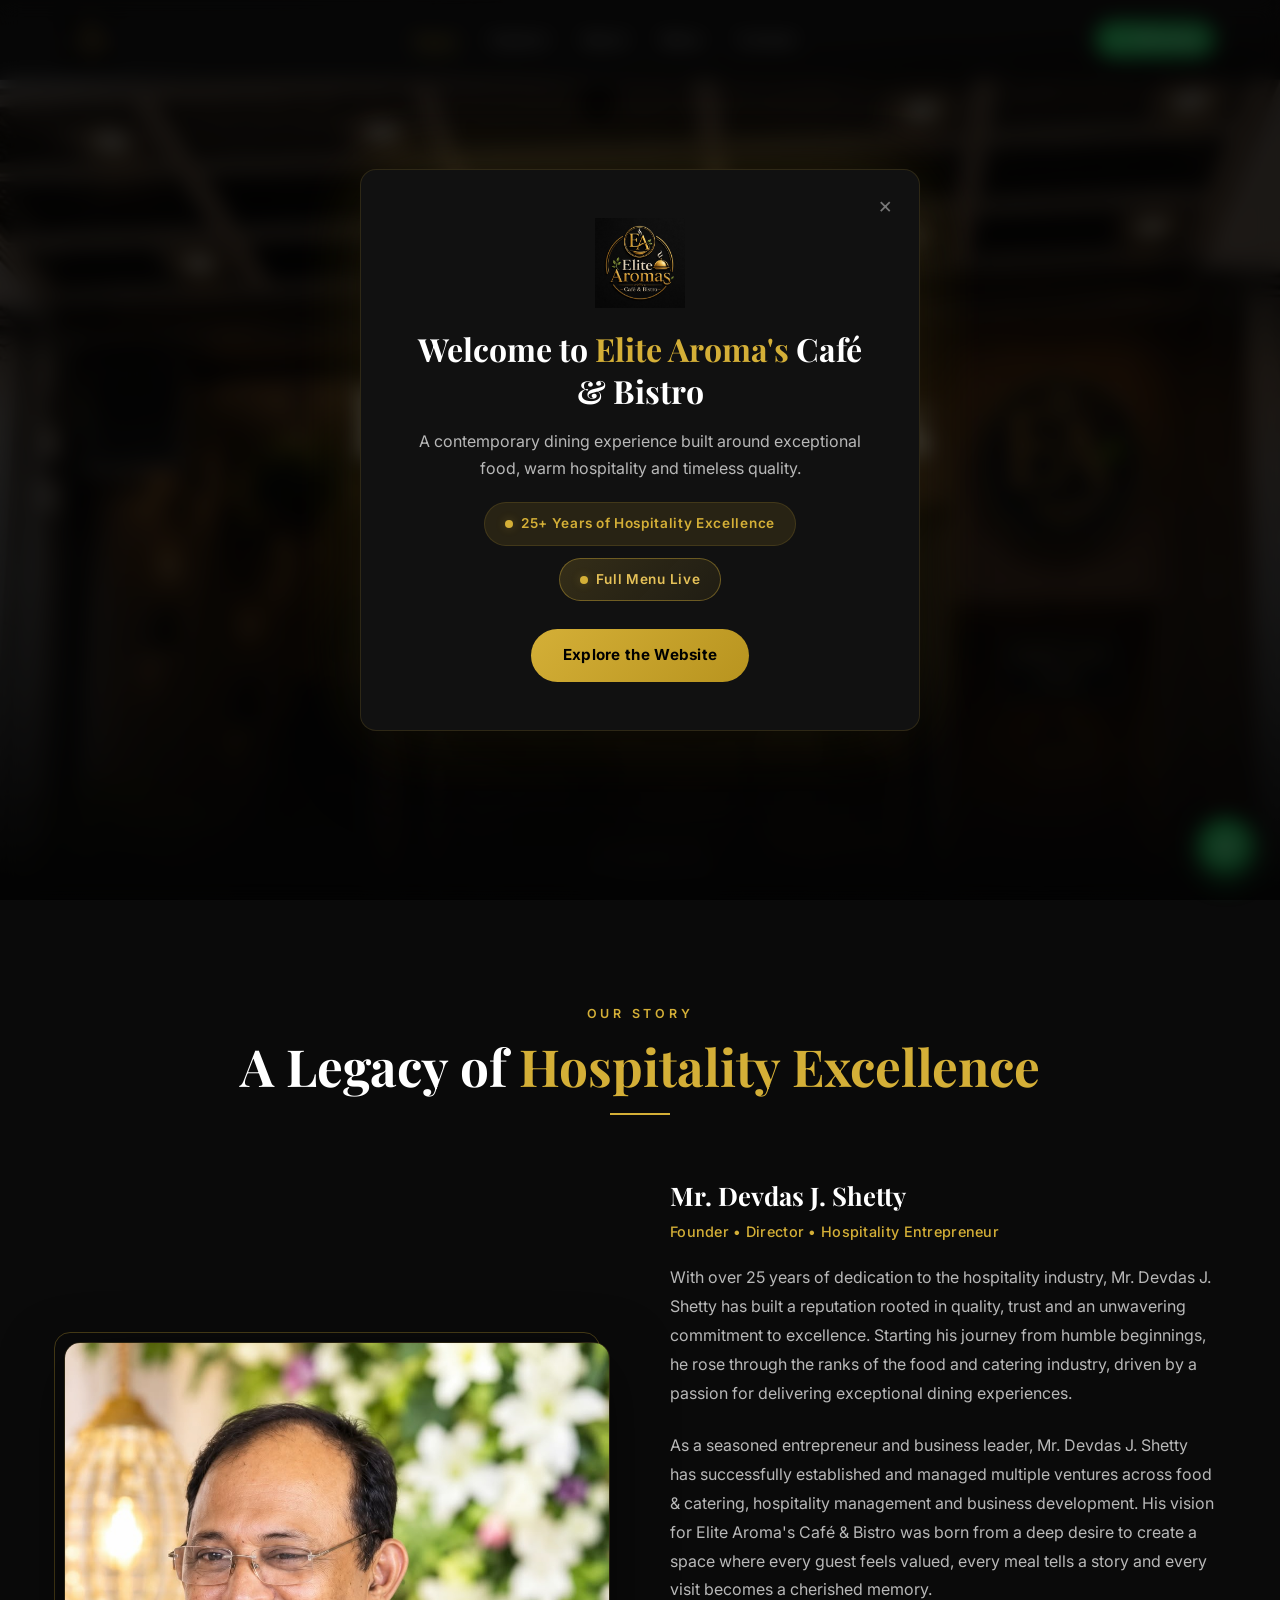
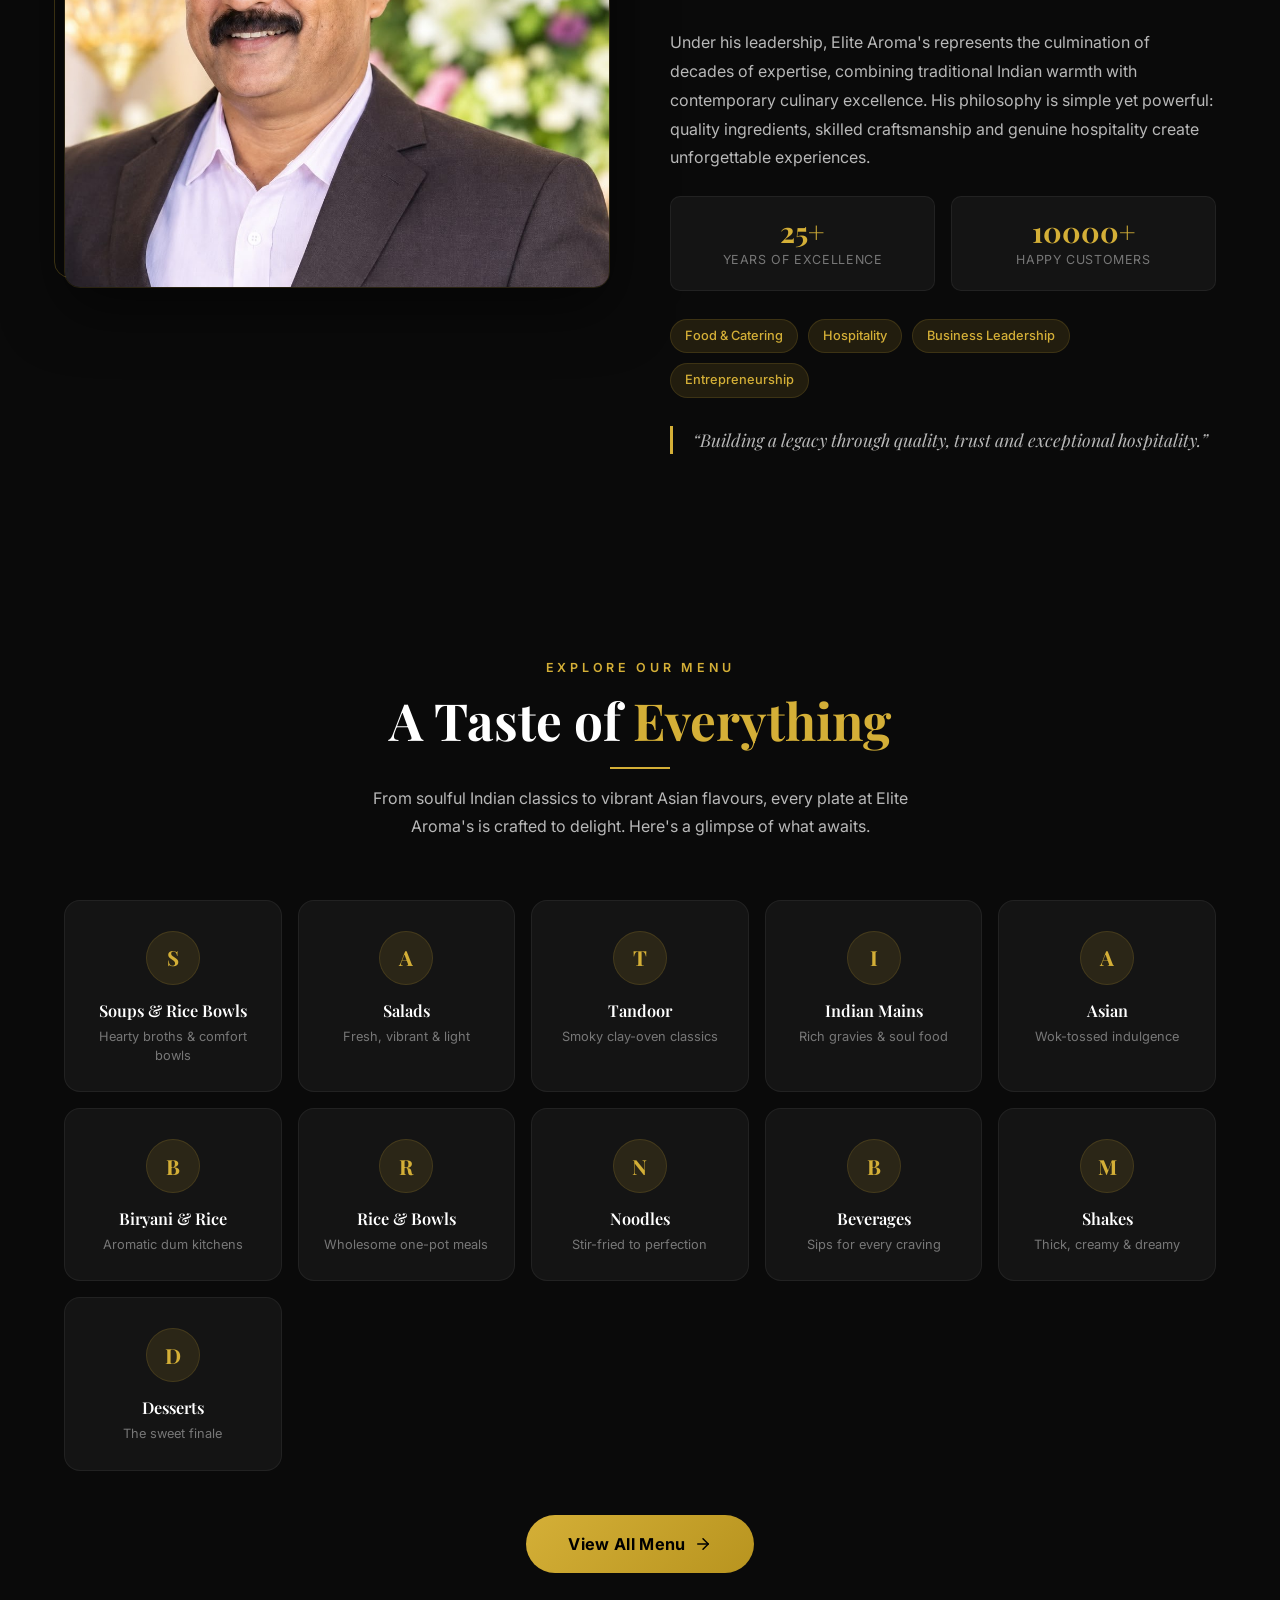
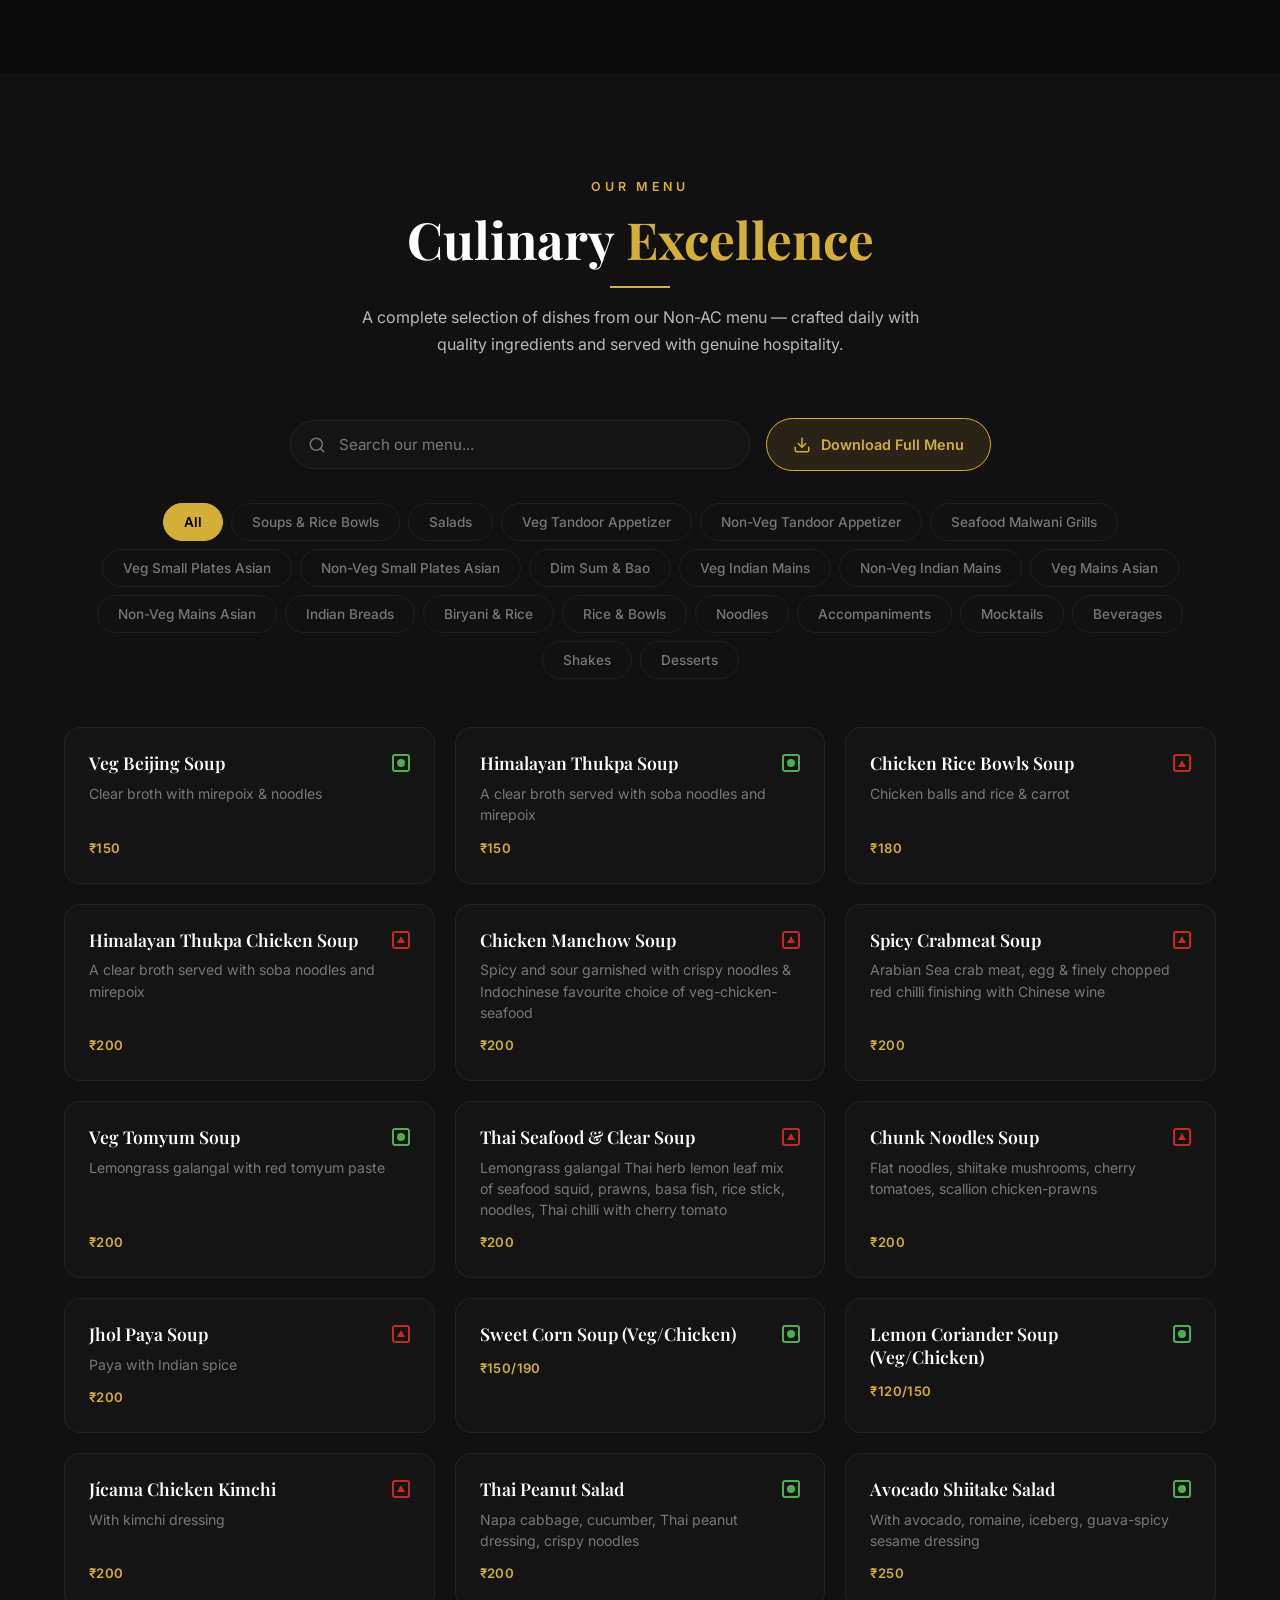
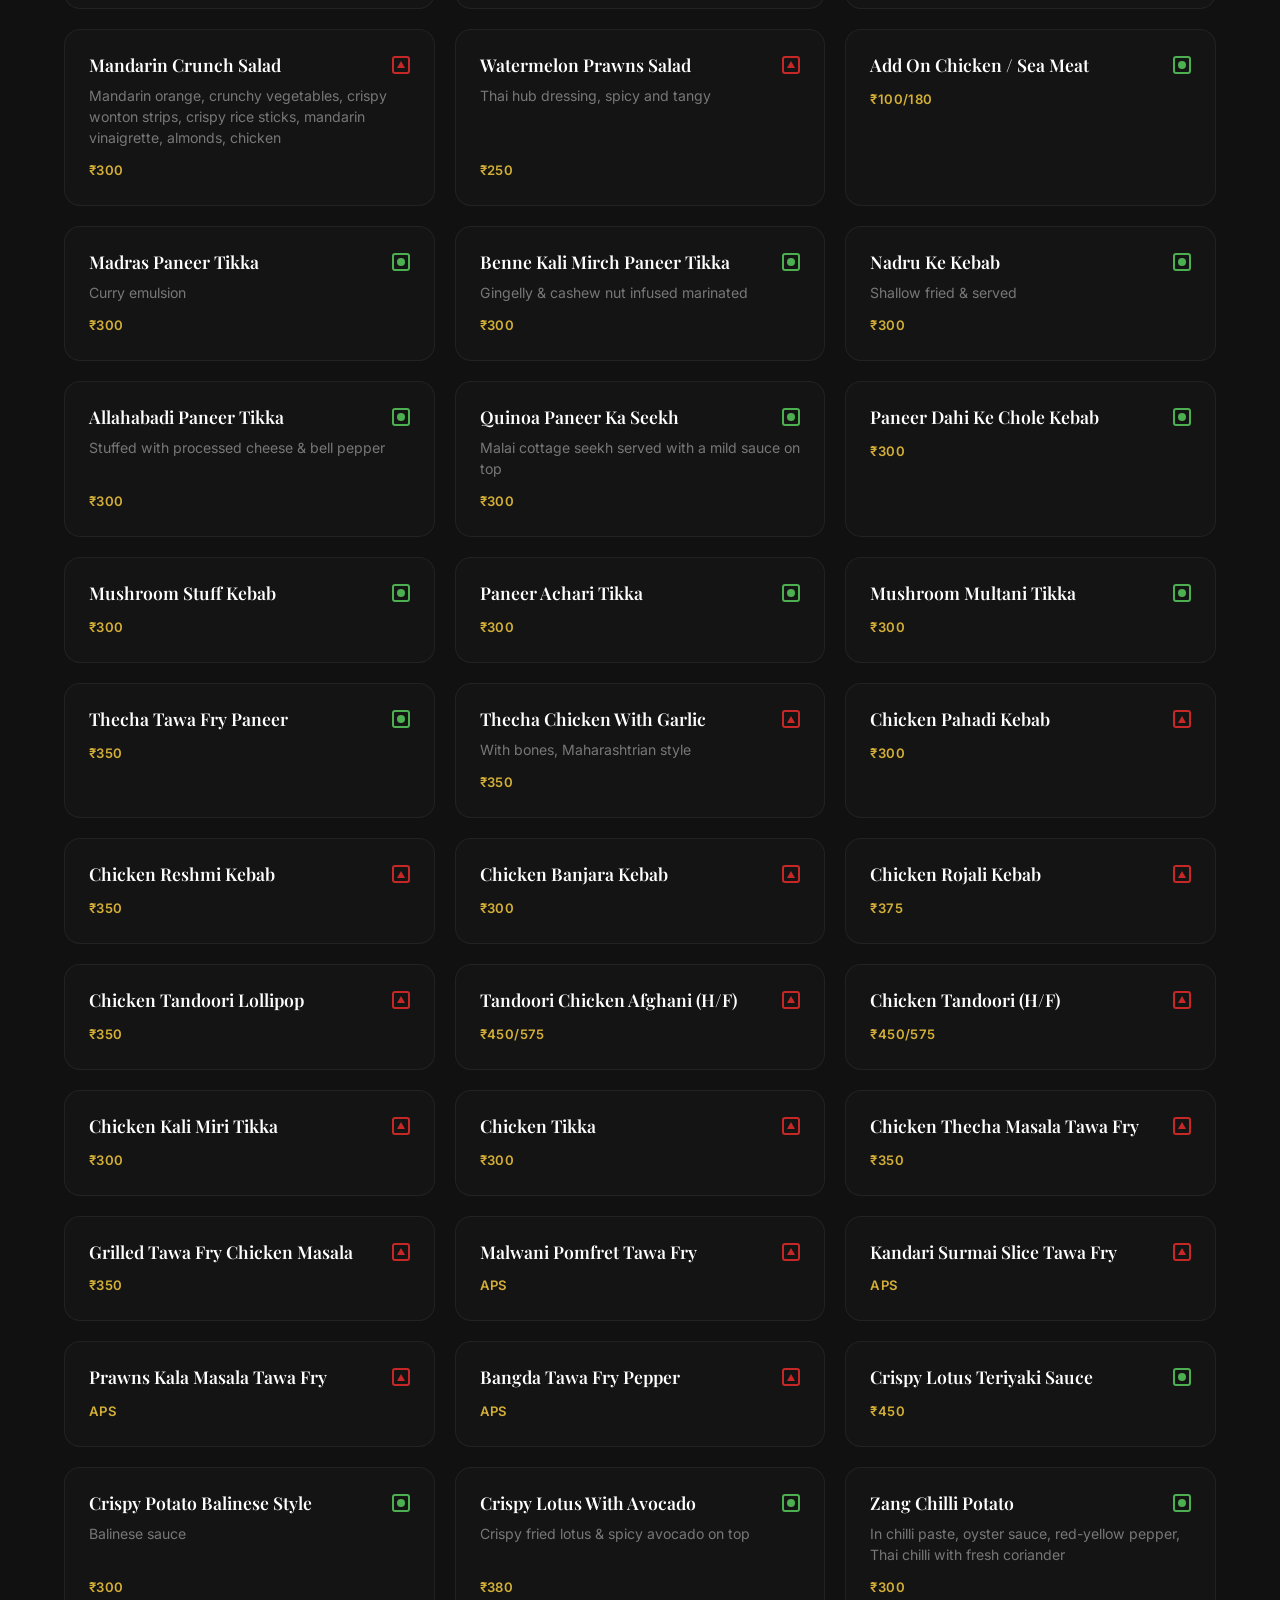
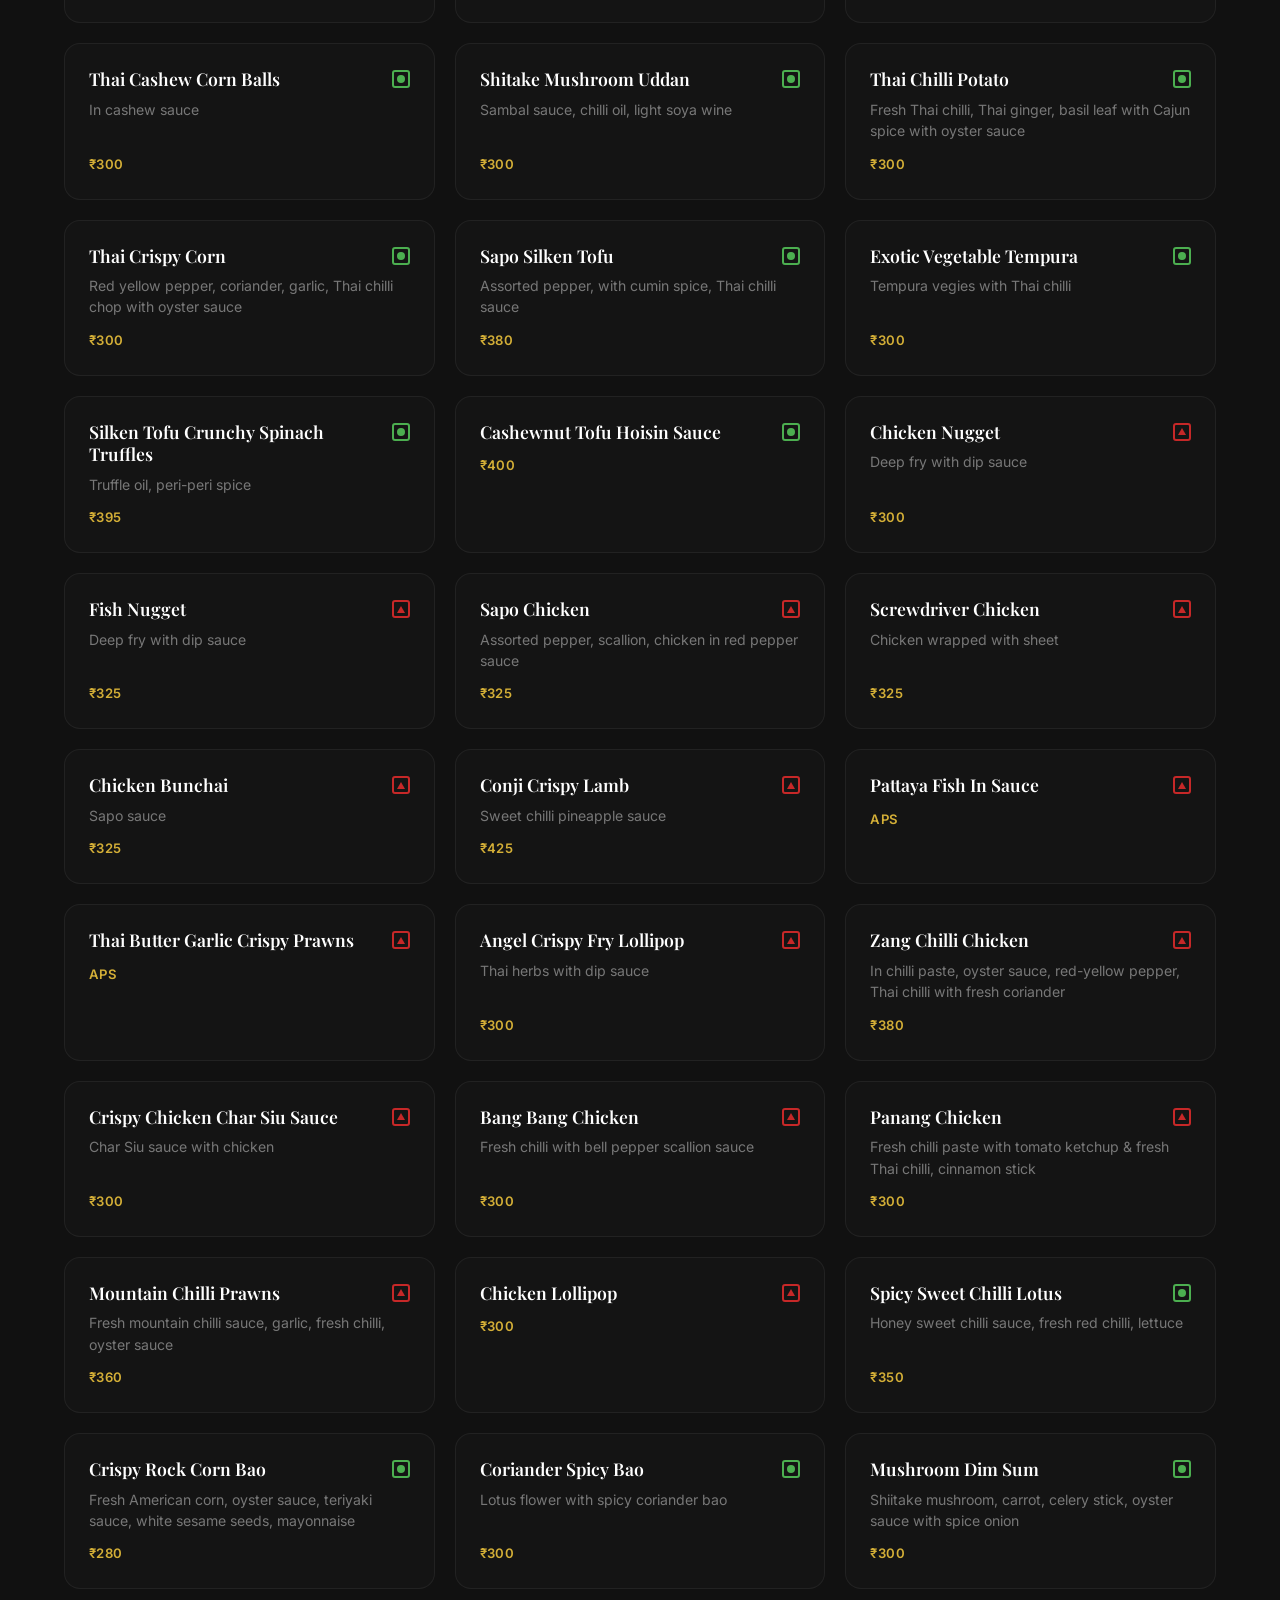
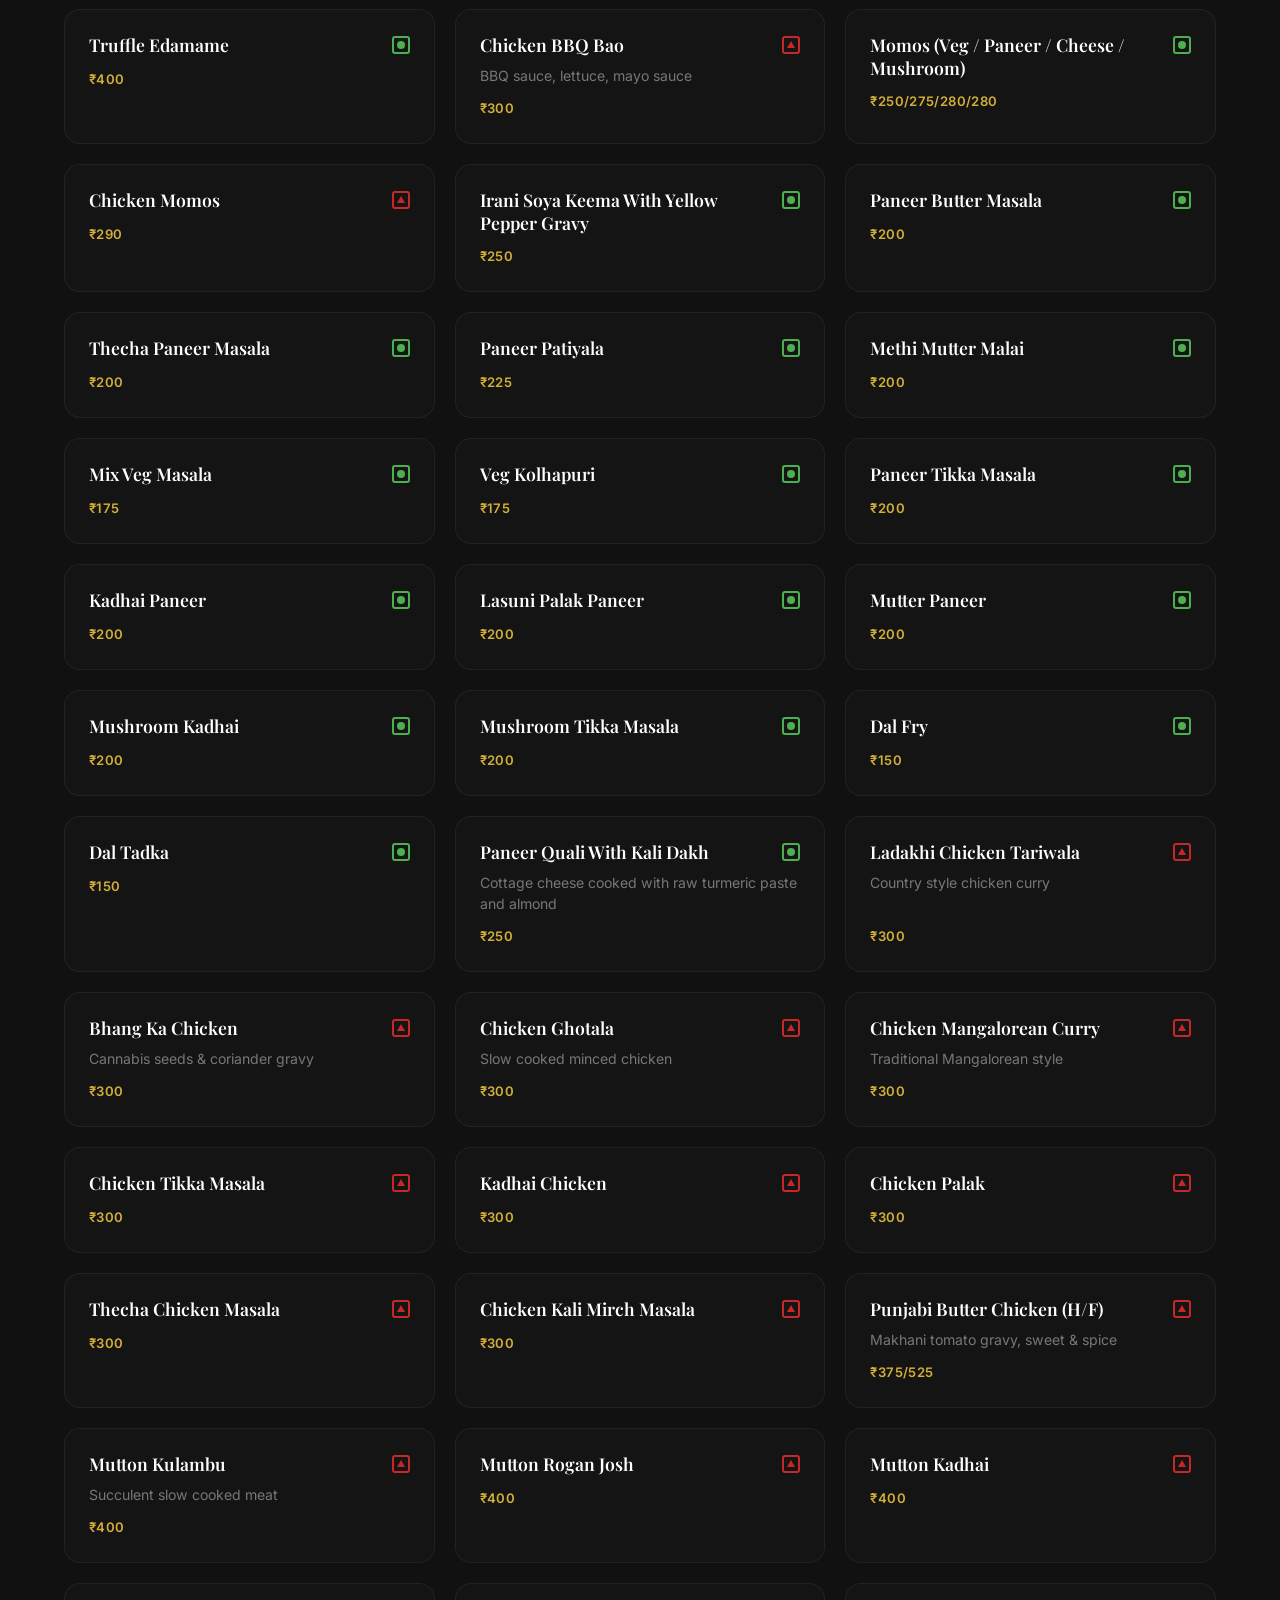
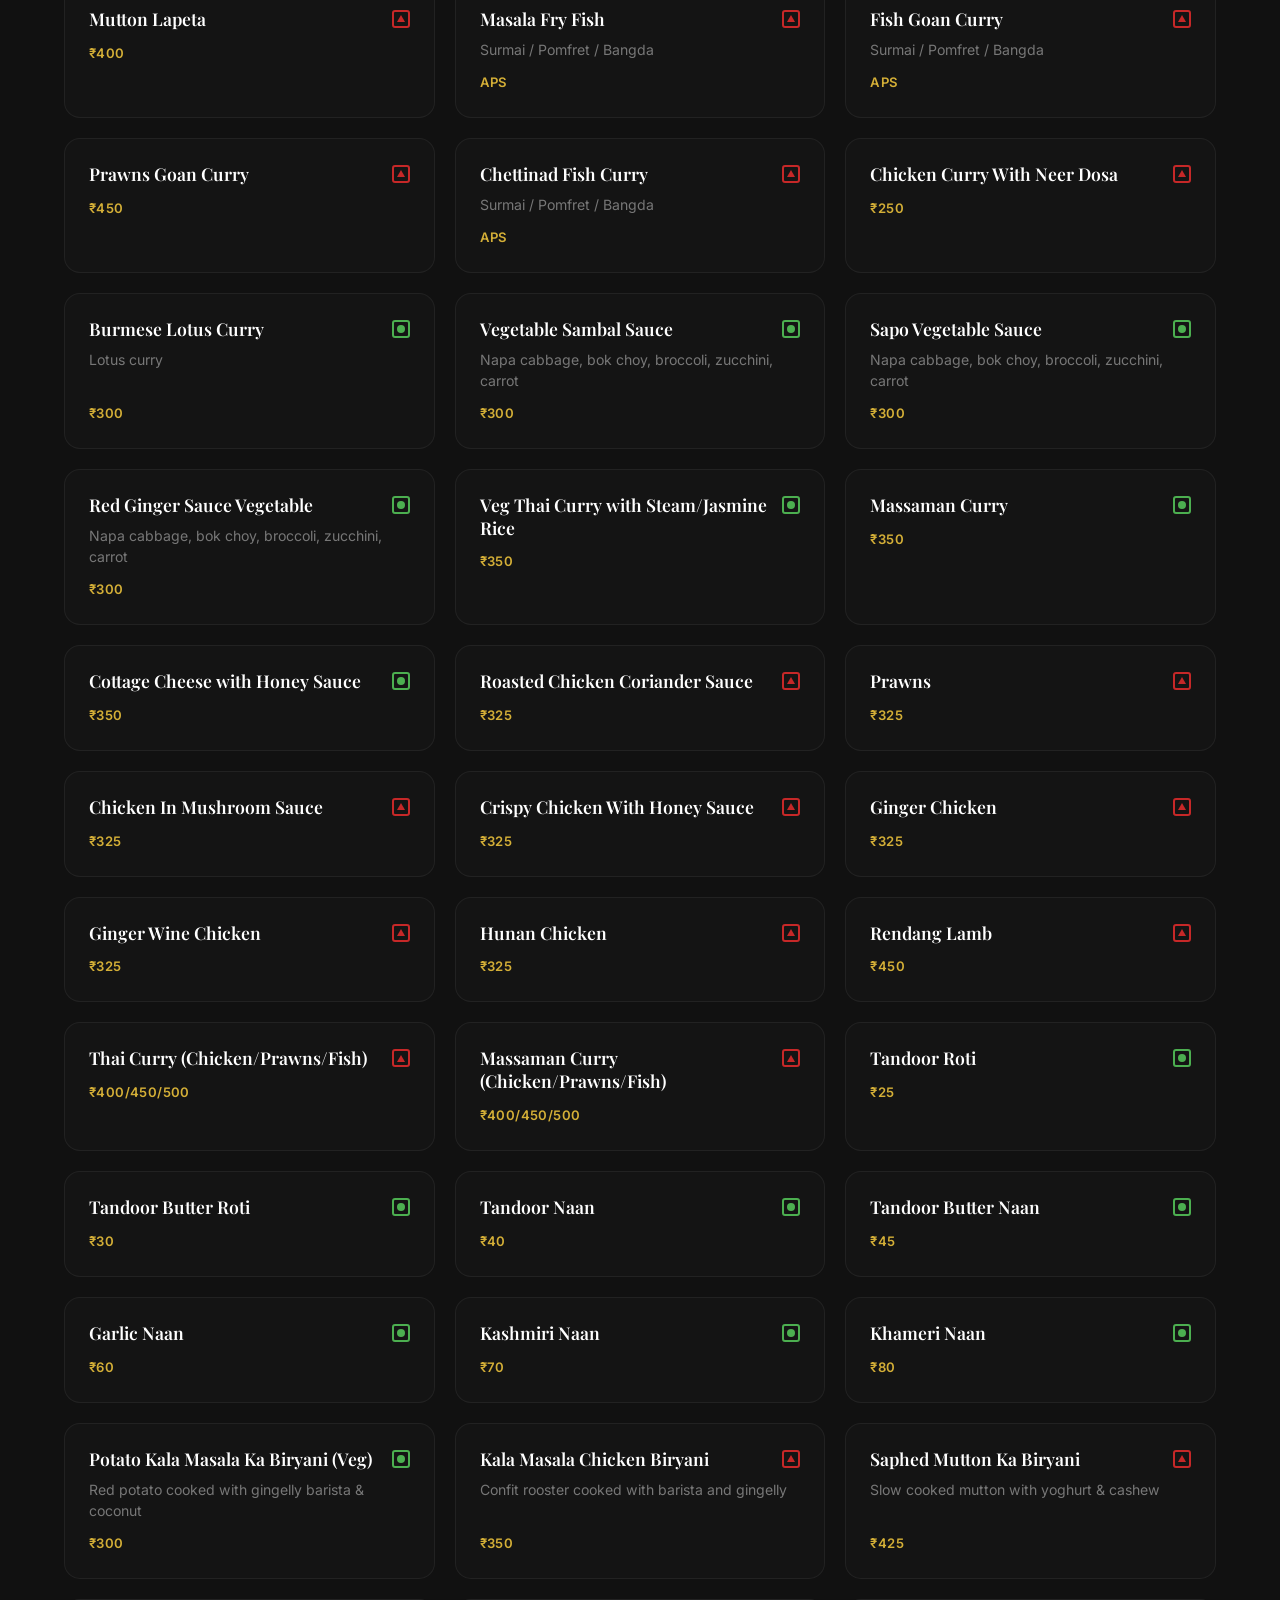
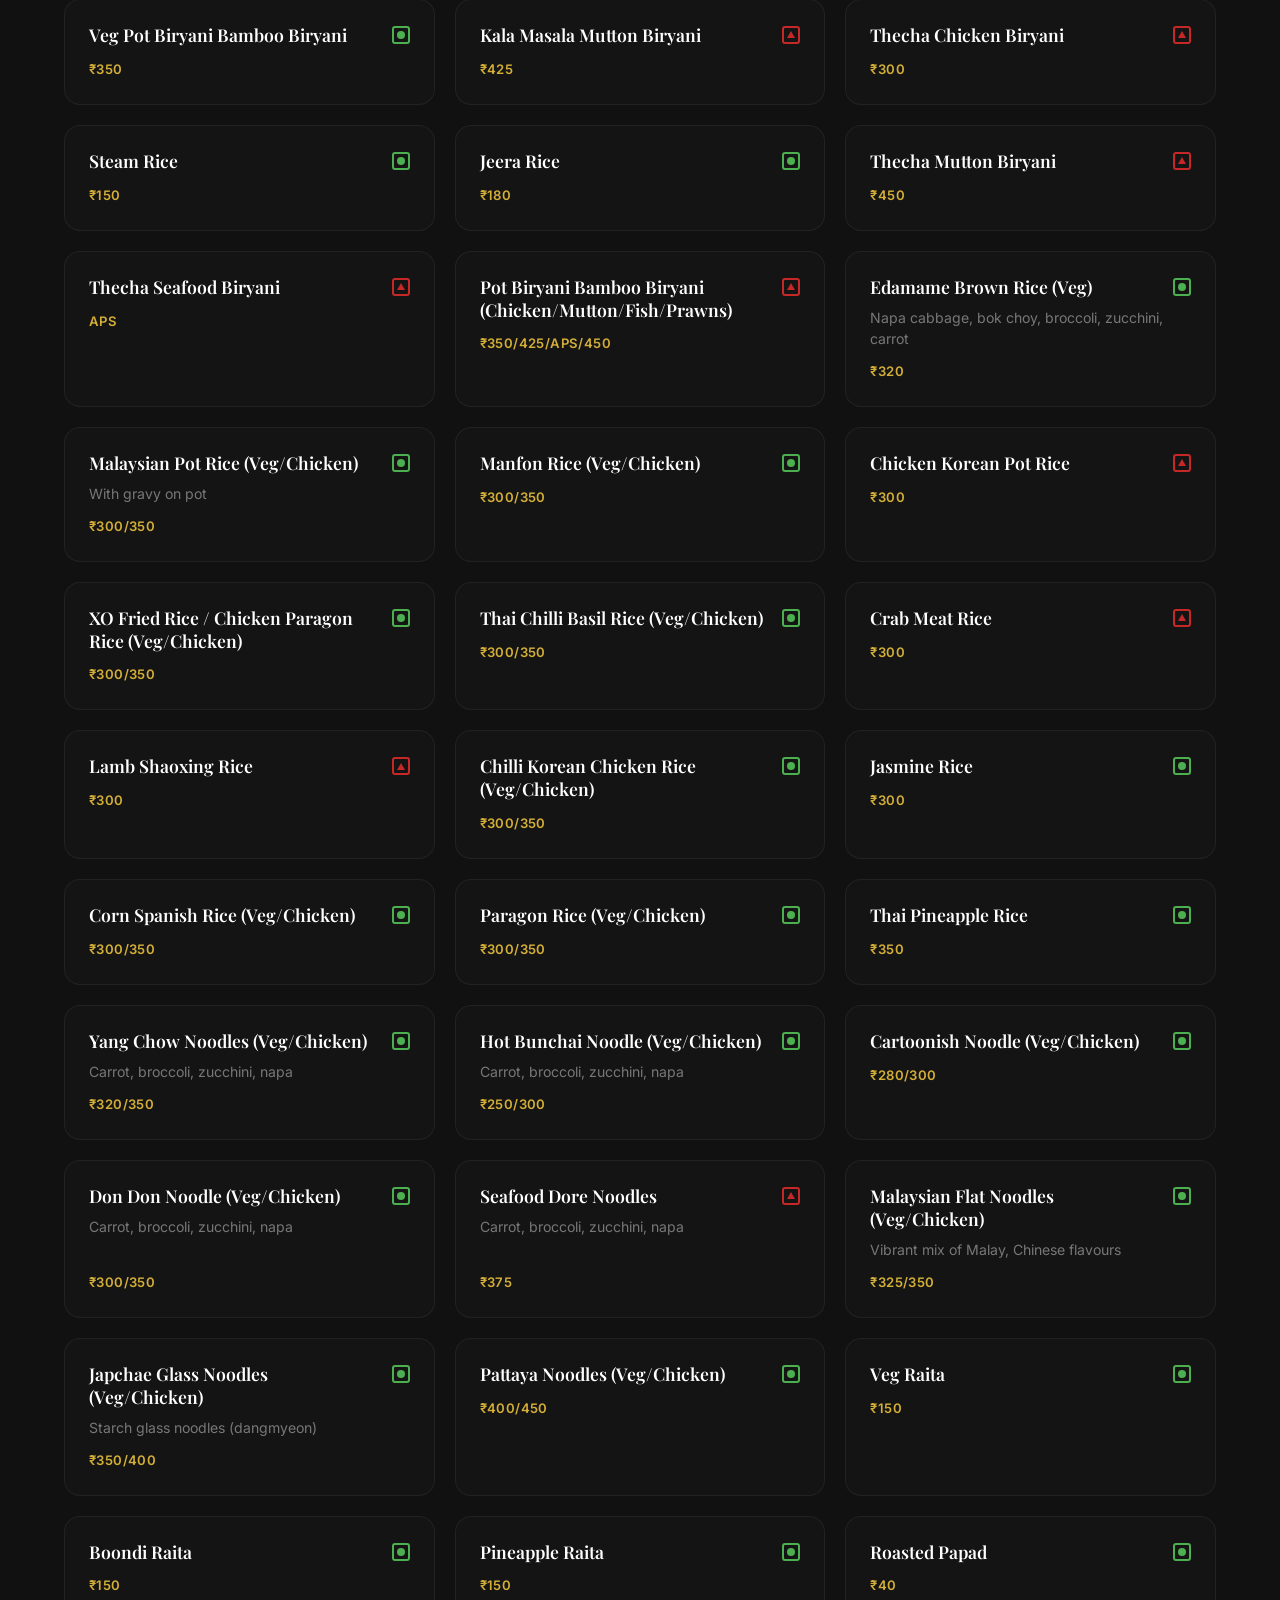
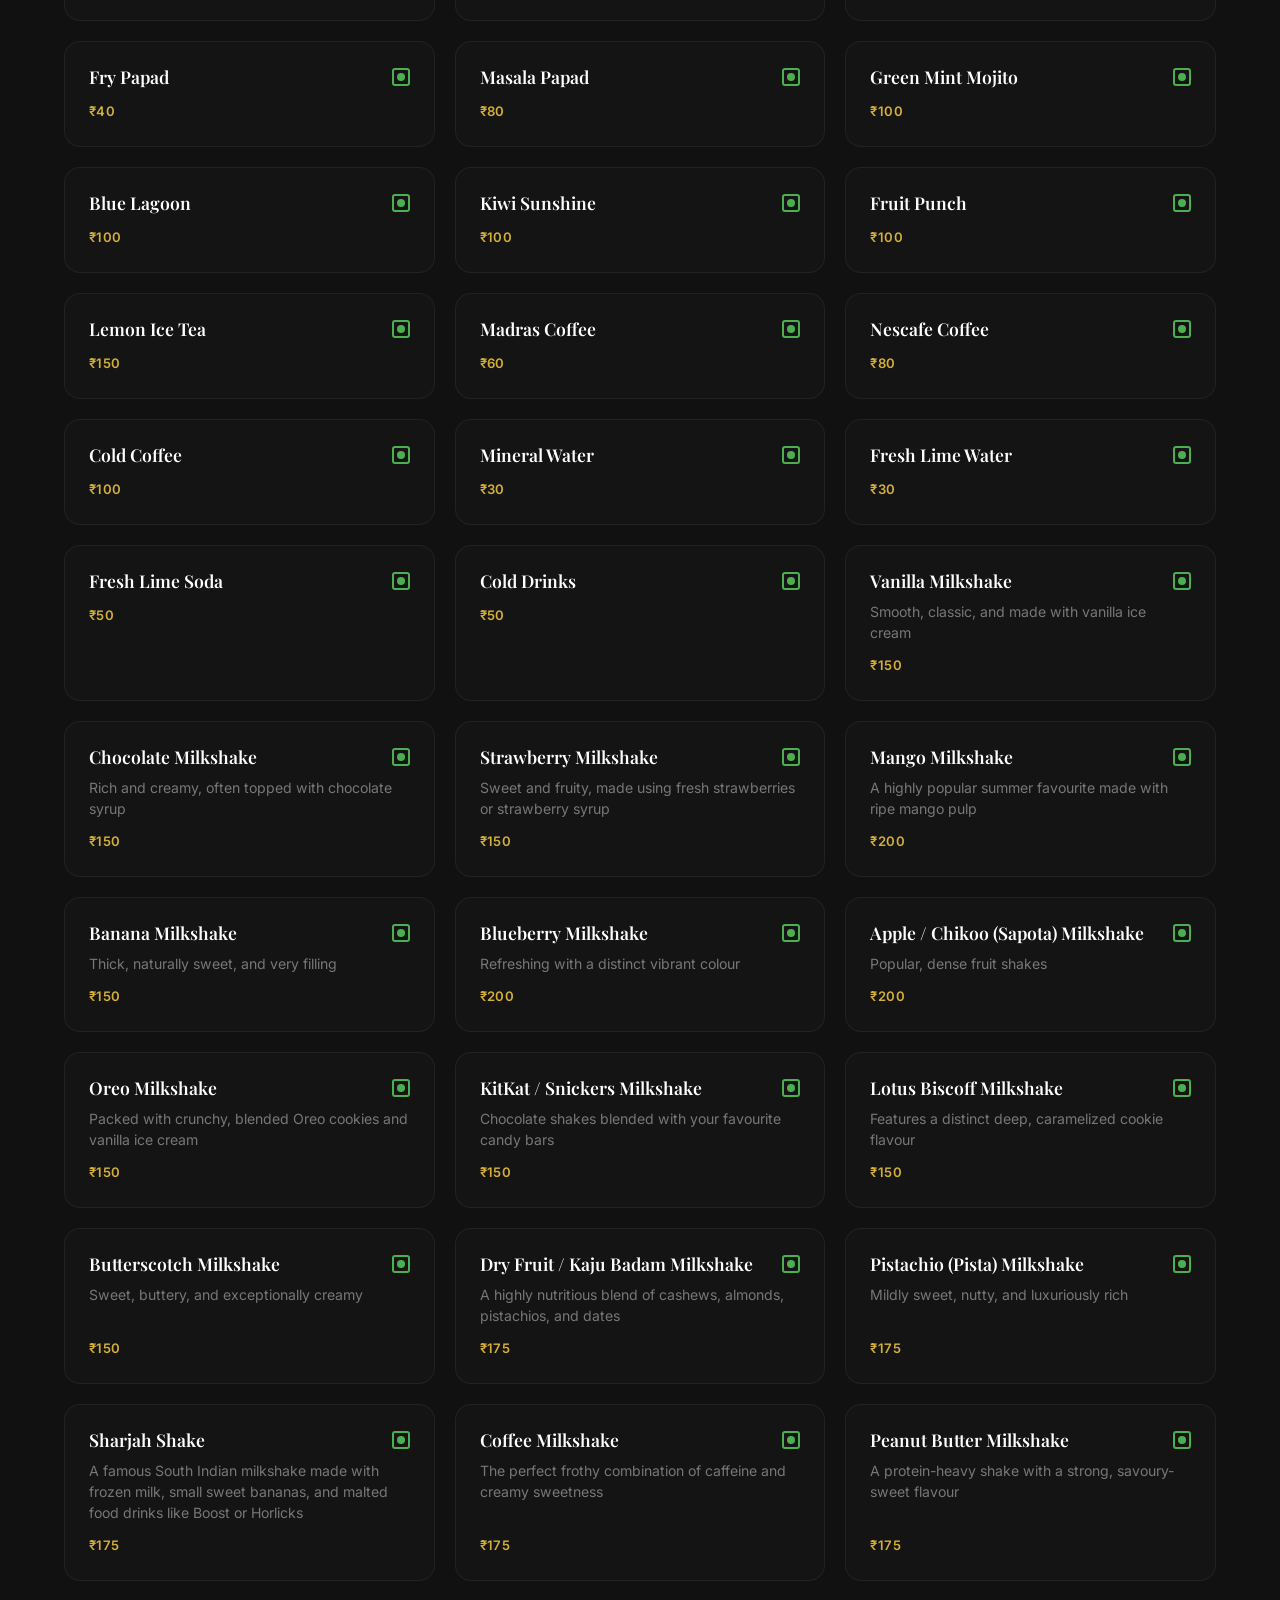
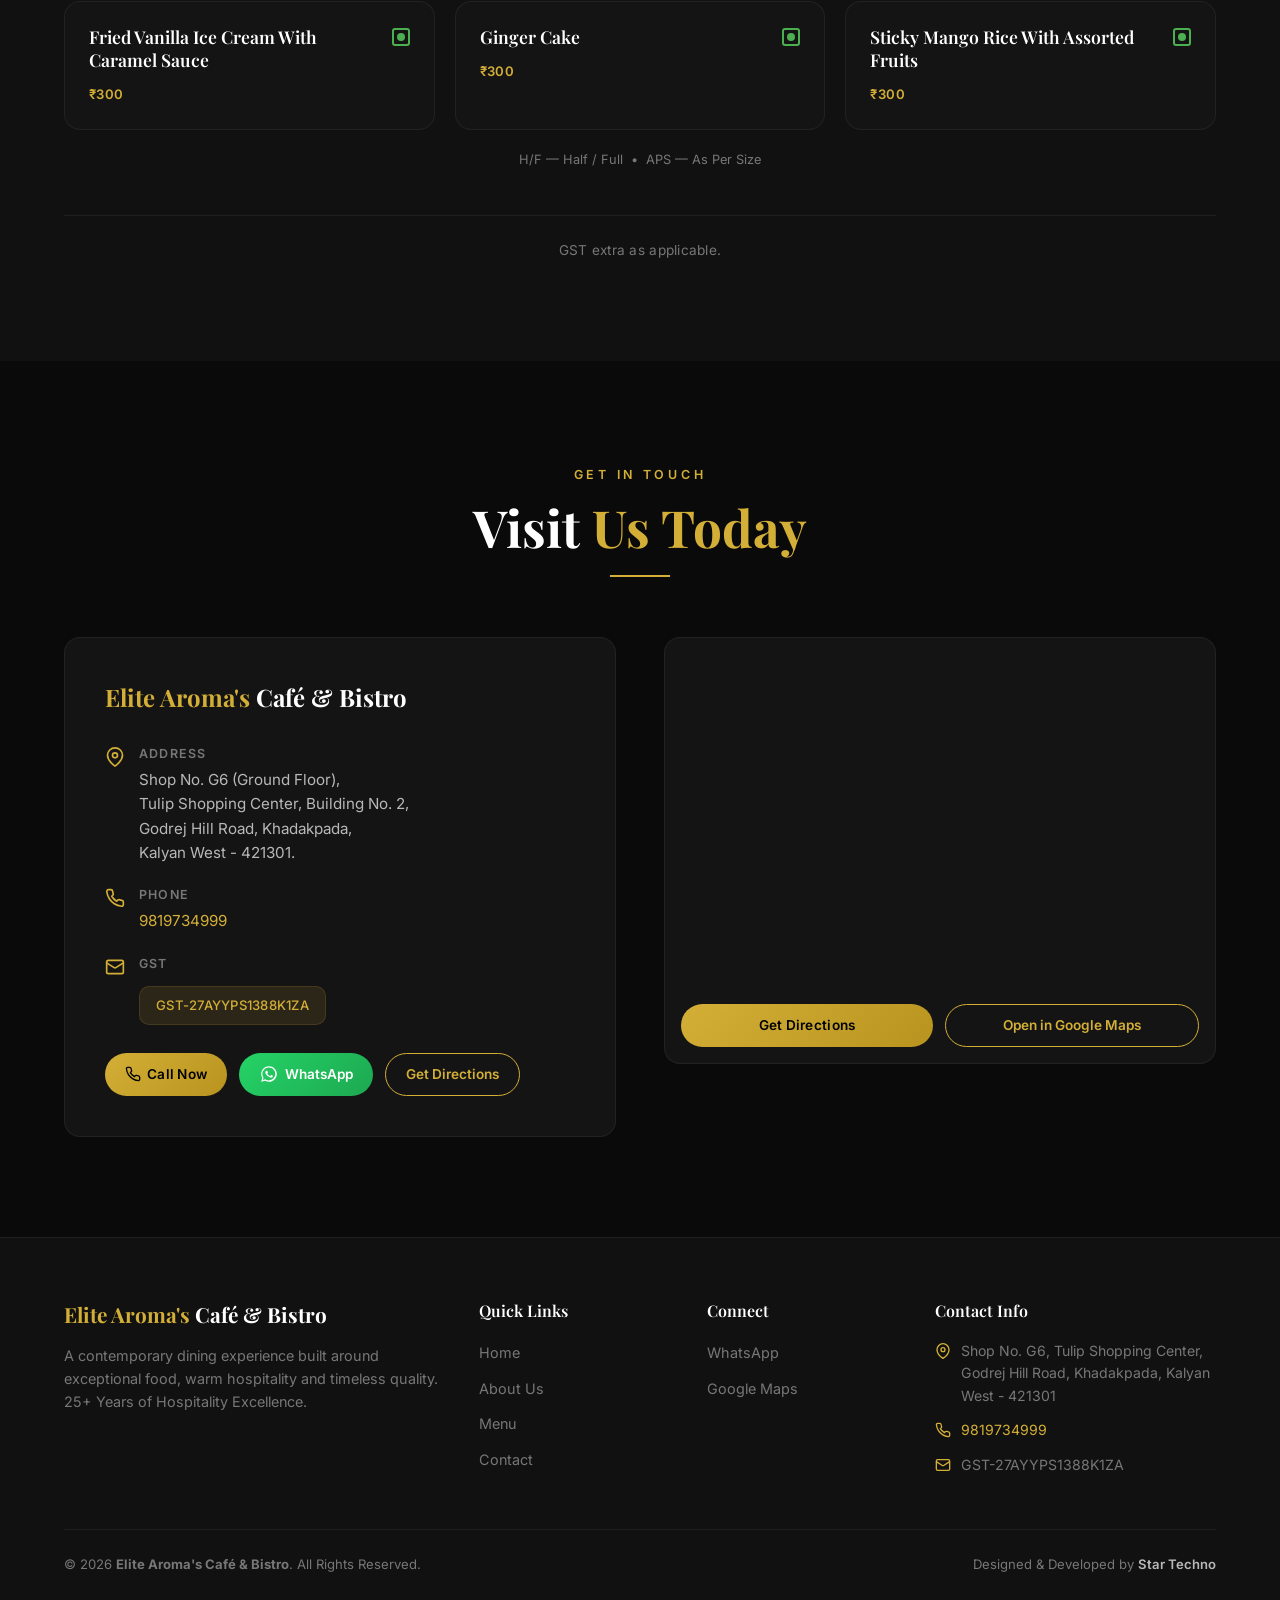
==== commit 6fe9c5d3: "nmk" ====
--- a/index.html
+++ b/index.html
@@ -52,7 +52,7 @@
         "name": "Elite Aroma's Café & Bistro",
         "image": "https://aromahospitality.co.in/images/logo.jpeg",
         "url": "https://aromahospitality.co.in/",
-        "telephone": "+919819209279",
+        "telephone": "+919819734999",
         "address": {
             "@type": "PostalAddress",
             "streetAddress": "Shop No. G6 (Ground Floor), Tulip Shopping Center, Building No. 2, Godrej Hill Road, Khadakpada",
@@ -1098,6 +1098,170 @@
         }
 
         /* ==========================================================================
+           8.1 EXPLORE OUR MENU (HOME PREVIEW)
+           ========================================================================== */
+        .section-subtitle {
+            color: var(--text-secondary);
+            font-size: 1rem;
+            max-width: 560px;
+            margin: 16px auto 0;
+            line-height: 1.7;
+        }
+
+        .preview-grid {
+            display: grid;
+            grid-template-columns: repeat(auto-fill, minmax(200px, 1fr));
+            gap: 16px;
+        }
+
+        .preview-card {
+            background: var(--bg-card);
+            border: 1px solid var(--border-subtle);
+            border-radius: var(--radius);
+            padding: 30px 20px 26px;
+            text-align: center;
+            position: relative;
+            overflow: hidden;
+            transition: transform 0.3s, border-color 0.3s, box-shadow 0.3s;
+        }
+
+        .preview-card::before {
+            content: '';
+            position: absolute;
+            top: 0;
+            left: 50%;
+            transform: translateX(-50%);
+            width: 44px;
+            height: 2px;
+            background: linear-gradient(90deg, transparent, var(--accent), transparent);
+            opacity: 0;
+            transition: opacity 0.3s;
+        }
+
+        .preview-card:hover {
+            transform: translateY(-6px);
+            border-color: var(--border);
+            box-shadow: 0 16px 40px rgba(0, 0, 0, 0.35), 0 0 30px -12px var(--accent-glow);
+        }
+
+        .preview-card:hover::before {
+            opacity: 1;
+        }
+
+        .preview-card-mark {
+            width: 54px;
+            height: 54px;
+            margin: 0 auto 14px;
+            border-radius: 50%;
+            background: var(--accent-soft);
+            border: 1px solid var(--border);
+            display: flex;
+            align-items: center;
+            justify-content: center;
+            font-family: var(--font-heading);
+            font-size: 1.3rem;
+            font-weight: 700;
+            color: var(--accent);
+        }
+
+        .preview-card-name {
+            font-family: var(--font-heading);
+            font-size: 1.02rem;
+            font-weight: 600;
+            color: var(--text);
+            line-height: 1.35;
+            margin-bottom: 6px;
+        }
+
+        .preview-card-tagline {
+            font-size: 0.8rem;
+            color: var(--text-muted);
+            line-height: 1.5;
+        }
+
+        .preview-cta {
+            text-align: center;
+            margin-top: 44px;
+        }
+
+        .preview-cta .btn-primary {
+            padding: 16px 42px;
+            font-size: 1.02rem;
+        }
+
+        .preview-cta .btn-primary svg {
+            width: 18px;
+            height: 18px;
+            transition: transform 0.3s;
+        }
+
+        .preview-cta .btn-primary:hover svg {
+            transform: translateX(4px);
+        }
+
+        /* ==========================================================================
+           8.2 MENU TOOLBAR / DOWNLOAD / DISCLAIMER
+           ========================================================================== */
+        .menu-toolbar {
+            display: flex;
+            align-items: center;
+            justify-content: center;
+            gap: 16px;
+            flex-wrap: wrap;
+            margin-bottom: 32px;
+        }
+
+        .menu-toolbar .menu-search-wrap {
+            margin: 0;
+            max-width: 460px;
+            flex: 1 1 320px;
+        }
+
+        .menu-download {
+            display: inline-flex;
+            align-items: center;
+            gap: 10px;
+            padding: 14px 26px;
+            background: var(--accent-soft);
+            border: 1px solid var(--accent);
+            color: var(--accent);
+            font-weight: 600;
+            font-size: 0.9rem;
+            border-radius: 999px;
+            white-space: nowrap;
+            transition: background 0.3s, color 0.3s, transform 0.3s, box-shadow 0.3s;
+        }
+
+        .menu-download:hover {
+            background: var(--accent);
+            color: #000;
+            transform: translateY(-2px);
+            box-shadow: 0 12px 30px rgba(212, 175, 55, 0.3);
+        }
+
+        .menu-download svg {
+            width: 18px;
+            height: 18px;
+        }
+
+        .menu-note {
+            text-align: center;
+            color: var(--text-muted);
+            font-size: 0.8rem;
+            margin-top: 20px;
+        }
+
+        .menu-disclaimer {
+            text-align: center;
+            margin-top: 44px;
+            padding-top: 24px;
+            border-top: 1px solid var(--border-subtle);
+            color: var(--text-muted);
+            font-size: 0.85rem;
+            letter-spacing: 0.02em;
+        }
+
+        /* ==========================================================================
            9. CONTACT SECTION
            ========================================================================== */
         .contact-grid {
@@ -1495,6 +1659,14 @@
                 grid-template-columns: 1fr;
             }
 
+            .preview-grid {
+                grid-template-columns: repeat(auto-fill, minmax(160px, 1fr));
+            }
+
+            .menu-toolbar {
+                flex-direction: column;
+            }
+
             .menu-tabs {
                 justify-content: flex-start;
                 flex-wrap: nowrap;
@@ -1604,7 +1776,7 @@
                 timeless quality.</p>
             <div class="welcome-badges">
                 <div class="welcome-badge">25+ Years of Hospitality Excellence</div>
-                <div class="welcome-badge welcome-badge-gold">Menu Coming Soon</div>
+                <div class="welcome-badge welcome-badge-gold">Full Menu Live</div>
             </div>
             <a href="#about" class="btn-primary" id="welcomeExploreBtn">Explore the Website</a>
         </div>
@@ -1620,11 +1792,12 @@
             </a>
             <nav class="header-nav" aria-label="Main navigation">
                 <a href="#home">Home</a>
+                <a href="#explore">Explore</a>
                 <a href="#about">About</a>
                 <a href="#menu">Menu</a>
                 <a href="#contact">Contact</a>
             </nav>
-            <a href="https://wa.me/919819209279?text=Hello%20Elite%20Aroma%27s%20Caf%C3%A9%20%26%20Bistro%2C%20I%20would%20like%20to%20know%20more%20about%20your%20menu."
+            <a href="https://wa.me/919819734999?text=Hello%20Elite%20Aroma%27s%20Caf%C3%A9%20%26%20Bistro%2C%20I%20would%20like%20to%20know%20more%20about%20your%20menu."
                 class="header-wa" target="_blank" rel="noopener noreferrer" aria-label="Chat on WhatsApp">
                 <svg viewBox="0 0 32 32" fill="currentColor">
                     <path
@@ -1641,10 +1814,11 @@
     <!-- Mobile Menu -->
     <div class="mobile-menu" id="mobileMenu" aria-label="Mobile navigation">
         <a href="#home">Home</a>
+        <a href="#explore">Explore</a>
         <a href="#about">About</a>
         <a href="#menu">Menu</a>
         <a href="#contact">Contact</a>
-        <a href="https://wa.me/919819209279?text=Hello%20Elite%20Aroma%27s%20Caf%C3%A9%20%26%20Bistro%2C%20I%20would%20like%20to%20know%20more%20about%20your%20menu."
+        <a href="https://wa.me/919819734999?text=Hello%20Elite%20Aroma%27s%20Caf%C3%A9%20%26%20Bistro%2C%20I%20would%20like%20to%20know%20more%20about%20your%20menu."
             target="_blank" rel="noopener noreferrer" style="color: var(--whatsapp);">WhatsApp</a>
     </div>
 
@@ -1665,7 +1839,7 @@
             <p class="hero-subtitle reveal">Where Great Food Meets Exceptional Hospitality</p>
             <div class="hero-buttons reveal">
                 <a href="#menu" class="btn-primary">Explore Menu</a>
-                <a href="https://wa.me/919819209279?text=Hello%20Elite%20Aroma%27s%20Caf%C3%A9%20%26%20Bistro%2C%20I%20would%20like%20to%20know%20more%20about%20your%20menu."
+                <a href="https://wa.me/919819734999?text=Hello%20Elite%20Aroma%27s%20Caf%C3%A9%20%26%20Bistro%2C%20I%20would%20like%20to%20know%20more%20about%20your%20menu."
                     class="btn-whatsapp" target="_blank" rel="noopener noreferrer">
                     <svg viewBox="0 0 32 32" fill="currentColor">
                         <path
@@ -1741,38 +1915,79 @@
     </section>
 
     <!-- =====================================================================
+         EXPLORE OUR MENU (HOME PREVIEW)
+         ===================================================================== -->
+    <section class="section" id="explore">
+        <div class="container">
+            <div class="section-header reveal">
+                <p class="section-label">Explore Our Menu</p>
+                <h2 class="section-title">A Taste of <span>Everything</span></h2>
+                <div class="section-divider"></div>
+                <p class="section-subtitle">From soulful Indian classics to vibrant Asian flavours, every plate at
+                    Elite Aroma's is crafted to delight. Here's a glimpse of what awaits.</p>
+            </div>
+            <div class="preview-grid" id="previewGrid">
+                <!-- Preview category cards rendered by JavaScript -->
+            </div>
+            <div class="preview-cta reveal">
+                <a href="#menu" class="btn-primary">
+                    View All Menu
+                    <svg viewBox="0 0 24 24" fill="none" stroke="currentColor" stroke-width="2" stroke-linecap="round"
+                        stroke-linejoin="round">
+                        <line x1="5" y1="12" x2="19" y2="12" />
+                        <polyline points="12 5 19 12 12 19" />
+                    </svg>
+                </a>
+            </div>
+        </div>
+    </section>
+
+    <!-- =====================================================================
          MENU SECTION
          ===================================================================== -->
     <section class="section" id="menu" style="background: var(--bg-secondary);">
         <div class="container">
             <div class="section-header reveal">
-                <h2 class="section-title">Our <span>Menu</span></h2>
-                <p class="section-label">Coming Soon</p>
+                <p class="section-label">Our Menu</p>
                 <h2 class="section-title">Culinary <span>Excellence</span></h2>
-                <!-- <div class="section-divider"></div> -->
+                <div class="section-divider"></div>
+                <p class="section-subtitle">A complete selection of dishes from our Non-AC menu — crafted daily with
+                    quality ingredients and served with genuine hospitality.</p>
             </div>
 
-            <!-- <div class="menu-search-wrap reveal">
-                <svg class="menu-search-icon" viewBox="0 0 24 24" fill="none" stroke="currentColor" stroke-width="2" stroke-linecap="round" stroke-linejoin="round"><circle cx="11" cy="11" r="8"/><line x1="21" y1="21" x2="16.65" y2="16.65"/></svg>
-                <input type="search" class="menu-search" id="menuSearch" placeholder="Search our menu..." aria-label="Search menu items">
+            <div class="menu-toolbar reveal">
+                <div class="menu-search-wrap">
+                    <svg class="menu-search-icon" viewBox="0 0 24 24" fill="none" stroke="currentColor"
+                        stroke-width="2" stroke-linecap="round" stroke-linejoin="round">
+                        <circle cx="11" cy="11" r="8" />
+                        <line x1="21" y1="21" x2="16.65" y2="16.65" />
+                    </svg>
+                    <input type="search" class="menu-search" id="menuSearch" placeholder="Search our menu..."
+                        aria-label="Search menu items">
+                </div>
+                <a href="assets/elite-aromas-non-ac-menu.pdf" class="menu-download" download
+                    aria-label="Download the full menu as PDF">
+                    <svg viewBox="0 0 24 24" fill="none" stroke="currentColor" stroke-width="2" stroke-linecap="round"
+                        stroke-linejoin="round">
+                        <path d="M21 15v4a2 2 0 0 1-2 2H5a2 2 0 0 1-2-2v-4" />
+                        <polyline points="7 10 12 15 17 10" />
+                        <line x1="12" y1="15" x2="12" y2="3" />
+                    </svg>
+                    Download Full Menu
+                </a>
             </div>
 
             <div class="menu-tabs" id="menuTabs" role="tablist" aria-label="Menu categories">
-                <button class="menu-tab active" data-category="all" role="tab" aria-selected="true">All</button>
-                <button class="menu-tab" data-category="Soups" role="tab" aria-selected="false">Soups</button>
-                <button class="menu-tab" data-category="Salads" role="tab" aria-selected="false">Salads</button>
-                <button class="menu-tab" data-category="Tandoor" role="tab" aria-selected="false">Tandoor</button>
-                <button class="menu-tab" data-category="Indian Mains" role="tab" aria-selected="false">Indian Mains</button>
-                <button class="menu-tab" data-category="Biryani & Rice" role="tab" aria-selected="false">Biryani &amp; Rice</button>
-                <button class="menu-tab" data-category="Asian" role="tab" aria-selected="false">Asian</button>
-                <button class="menu-tab" data-category="Rice & Bowls" role="tab" aria-selected="false">Rice &amp; Bowls</button>
-                <button class="menu-tab" data-category="Noodles" role="tab" aria-selected="false">Noodles</button>
-                <button class="menu-tab" data-category="Desserts" role="tab" aria-selected="false">Desserts</button>
-            </div> -->
+                <!-- Category tabs rendered by JavaScript -->
+            </div>
 
             <div class="menu-grid" id="menuGrid" role="tabpanel">
                 <!-- Menu cards rendered by JavaScript -->
             </div>
+
+            <p class="menu-note">H/F — Half / Full &nbsp;&bull;&nbsp; APS — As Per Size</p>
+
+            <p class="menu-disclaimer">GST extra as applicable.</p>
         </div>
     </section>
 
@@ -1811,8 +2026,8 @@
                         </svg>
                         <div>
                             <p class="contact-detail-label">Phone</p>
-                            <p class="contact-detail-value"><a href="tel:+919819209279"
-                                    style="color: var(--accent);">9819209279</a></p>
+                            <p class="contact-detail-value"><a href="tel:+919819734999"
+                                    style="color: var(--accent);">9819734999</a></p>
                         </div>
                     </div>
 
@@ -1829,7 +2044,7 @@
                     </div>
 
                     <div class="contact-buttons">
-                        <a href="tel:+919819209279" class="btn-primary btn-small">
+                        <a href="tel:+919819734999" class="btn-primary btn-small">
                             <svg width="16" height="16" viewBox="0 0 24 24" fill="none" stroke="currentColor"
                                 stroke-width="2">
                                 <path
@@ -1837,7 +2052,7 @@
                             </svg>
                             Call Now
                         </a>
-                        <a href="https://wa.me/919819209279?text=Hello%20Elite%20Aroma%27s%20Caf%C3%A9%20%26%20Bistro%2C%20I%20would%20like%20to%20know%20more%20about%20your%20menu."
+                        <a href="https://wa.me/919819734999?text=Hello%20Elite%20Aroma%27s%20Caf%C3%A9%20%26%20Bistro%2C%20I%20would%20like%20to%20know%20more%20about%20your%20menu."
                             class="btn-whatsapp btn-small" target="_blank" rel="noopener noreferrer">
                             <svg viewBox="0 0 32 32" fill="currentColor">
                                 <path
@@ -1892,7 +2107,7 @@
                 <div>
                     <h4 class="footer-heading">Connect</h4>
                     <ul class="footer-links">
-                        <li><a href="https://wa.me/919819209279?text=Hello%20Elite%20Aroma%27s%20Caf%C3%A9%20%26%20Bistro%2C%20I%20would%20like%20to%20know%20more%20about%20your%20menu."
+                        <li><a href="https://wa.me/919819734999?text=Hello%20Elite%20Aroma%27s%20Caf%C3%A9%20%26%20Bistro%2C%20I%20would%20like%20to%20know%20more%20about%20your%20menu."
                                 target="_blank" rel="noopener noreferrer">WhatsApp</a></li>
                         <li><a href="https://www.google.com/maps/search/?api=1&query=Elite+Aroma+Cafe+Bistro+Khadakpada+Kalyan+West"
                                 target="_blank" rel="noopener noreferrer">Google Maps</a></li>
@@ -1913,7 +2128,7 @@
                             <path
                                 d="M22 16.92v3a2 2 0 0 1-2.18 2 19.79 19.79 0 0 1-8.63-3.07 19.5 19.5 0 0 1-6-6 19.79 19.79 0 0 1-3.07-8.67A2 2 0 0 1 4.11 2h3a2 2 0 0 1 2 1.72c.127.96.361 1.903.7 2.81a2 2 0 0 1-.45 2.11L8.09 9.91a16 16 0 0 0 6 6l1.27-1.27a2 2 0 0 1 2.11-.45c.907.339 1.85.573 2.81.7A2 2 0 0 1 22 16.92z" />
                         </svg>
-                        <span><a href="tel:+919819209279" style="color: var(--accent);">9819209279</a></span>
+                        <span><a href="tel:+919819734999" style="color: var(--accent);">9819734999</a></span>
                     </div>
                     <div class="footer-contact-item">
                         <svg viewBox="0 0 24 24" fill="none" stroke="currentColor" stroke-width="2">
@@ -1936,7 +2151,7 @@
     <!-- =====================================================================
          FLOATING WHATSAPP BUTTON
          ===================================================================== -->
-    <a href="https://wa.me/919819209279?text=Hello%20Elite%20Aroma%27s%20Caf%C3%A9%20%26%20Bistro%2C%20I%20would%20like%20to%20know%20more%20about%20your%20menu."
+    <a href="https://wa.me/919819734999?text=Hello%20Elite%20Aroma%27s%20Caf%C3%A9%20%26%20Bistro%2C%20I%20would%20like%20to%20know%20more%20about%20your%20menu."
         class="wa-float" id="waFloat" target="_blank" rel="noopener noreferrer" aria-label="Chat with us on WhatsApp">
         <svg viewBox="0 0 32 32">
             <path
@@ -1951,85 +2166,304 @@
         'use strict';
 
         /* =====================================================================
-           MENU DATA
+           MENU DATA (from the latest 20-page Non-AC Menu PDF)
            ===================================================================== */
         const menuItems = [
-            // Soups
-            { category: "Soups", name: "Veg Beijing Soup", description: "Clear broth with mirepoix and noodles", type: "veg" },
-            { category: "Soups", name: "Chicken Manchow Soup", description: "Spicy and sour soup garnished with crispy noodles", type: "nonveg" },
-            { category: "Soups", name: "Hot & Sour Soup", description: "Tangy and spicy soup with mixed vegetables and tofu", type: "veg" },
-            { category: "Soups", name: "Tomato Basil Soup", description: "Classic creamy tomato soup with fresh basil leaves", type: "veg" },
-            { category: "Soups", name: "Lemon Coriander Soup", description: "Light and refreshing broth with coriander and lemon zest", type: "veg" },
-            { category: "Soups", name: "Sweet Corn Soup", description: "Creamy sweet corn soup with mixed vegetables", type: "veg" },
-            { category: "Soups", name: "Mutton Pepper Soup", description: "Peppercorn-infused mutton broth with aromatic spices", type: "nonveg" },
+            // Soups & Rice Bowls
+            { category: "Soups & Rice Bowls", name: "Veg Beijing Soup", price: "150", type: "veg", desc: "Clear broth with mirepoix & noodles" },
+            { category: "Soups & Rice Bowls", name: "Himalayan Thukpa Soup", price: "150", type: "veg", desc: "A clear broth served with soba noodles and mirepoix" },
+            { category: "Soups & Rice Bowls", name: "Chicken Rice Bowls Soup", price: "180", type: "nonveg", desc: "Chicken balls and rice & carrot" },
+            { category: "Soups & Rice Bowls", name: "Himalayan Thukpa Chicken Soup", price: "200", type: "nonveg", desc: "A clear broth served with soba noodles and mirepoix" },
+            { category: "Soups & Rice Bowls", name: "Chicken Manchow Soup", price: "200", type: "nonveg", desc: "Spicy and sour garnished with crispy noodles & Indochinese favourite choice of veg-chicken-seafood" },
+            { category: "Soups & Rice Bowls", name: "Spicy Crabmeat Soup", price: "200", type: "nonveg", desc: "Arabian Sea crab meat, egg & finely chopped red chilli finishing with Chinese wine" },
+            { category: "Soups & Rice Bowls", name: "Veg Tomyum Soup", price: "200", type: "veg", desc: "Lemongrass galangal with red tomyum paste" },
+            { category: "Soups & Rice Bowls", name: "Thai Seafood & Clear Soup", price: "200", type: "nonveg", desc: "Lemongrass galangal Thai herb lemon leaf mix of seafood squid, prawns, basa fish, rice stick, noodles, Thai chilli with cherry tomato" },
+            { category: "Soups & Rice Bowls", name: "Chunk Noodles Soup", price: "200", type: "nonveg", desc: "Flat noodles, shiitake mushrooms, cherry tomatoes, scallion chicken-prawns" },
+            { category: "Soups & Rice Bowls", name: "Jhol Paya Soup", price: "200", type: "nonveg", desc: "Paya with Indian spice" },
+            { category: "Soups & Rice Bowls", name: "Sweet Corn Soup (Veg/Chicken)", price: "150/190", type: "veg", desc: "" },
+            { category: "Soups & Rice Bowls", name: "Lemon Coriander Soup (Veg/Chicken)", price: "120/150", type: "veg", desc: "" },
 
             // Salads
-            { category: "Salads", name: "Greek Salad", description: "Fresh vegetables with feta cheese, olives and olive oil dressing", type: "veg" },
-            { category: "Salads", name: "Caesar Salad", description: "Crisp romaine lettuce with parmesan, croutons and Caesar dressing", type: "veg" },
-            { category: "Salads", name: "Thai Salad", description: "Asian-style salad with peanuts, lime dressing and fresh herbs", type: "veg" },
-            { category: "Salads", name: "Mediterranean Salad", description: "Mixed greens with olives, sun-dried tomatoes and feta", type: "veg" },
-            { category: "Salads", name: "Grilled Chicken Salad", description: "Tender grilled chicken breast over seasonal greens with vinaigrette", type: "nonveg" },
-            { category: "Salads", name: "Prawn Salad", description: "Succulent prawns with citrus dressing and microgreens", type: "nonveg" },
-
-            // Tandoor
-            { category: "Tandoor", name: "Tandoori Chicken", description: "Whole chicken marinated in yogurt and spices, cooked in clay oven", type: "nonveg" },
-            { category: "Tandoor", name: "Paneer Tikka", description: "Cottage cheese marinated in spiced yogurt and chargrilled", type: "veg" },
-            { category: "Tandoor", name: "Fish Tikka", description: "Fresh fish cubes marinated in tandoori spices and grilled", type: "nonveg" },
-            { category: "Tandoor", name: "Seekh Kebab", description: "Minced lamb kebabs with herbs and spices on skewers", type: "nonveg" },
-            { category: "Tandoor", name: "Malai Tikka", description: "Cream and cheese marinated chicken with mild aromatic spices", type: "nonveg" },
-            { category: "Tandoor", name: "Tandoori Prawns", description: "Jumbo prawns in tandoori marinade, chargrilled to perfection", type: "nonveg" },
-            { category: "Tandoor", name: "Aloo Tikki", description: "Crispy spiced potato patties with mint chutney", type: "veg" },
-
-            // Indian Mains
-            { category: "Indian Mains", name: "Butter Chicken", description: "Tender chicken in rich, creamy tomato-based gravy with butter", type: "nonveg" },
-            { category: "Indian Mains", name: "Paneer Butter Masala", description: "Cottage cheese cubes in velvety tomato and butter gravy", type: "veg" },
-            { category: "Indian Mains", name: "Dal Makhani", description: "Slow-cooked black lentils simmered overnight in butter and cream", type: "veg" },
-            { category: "Indian Mains", name: "Chicken Curry", description: "Traditional homestyle chicken curry with aromatic spices", type: "nonveg" },
-            { category: "Indian Mains", name: "Mutton Rogan Josh", description: "Aromatic Kashmiri-style lamb curry with whole spices", type: "nonveg" },
-            { category: "Indian Mains", name: "Fish Curry", description: "Coastal-style tangy fish curry with kokum and coconut", type: "nonveg" },
-            { category: "Indian Mains", name: "Kadhai Paneer", description: "Cottage cheese in bell pepper and onion gravy with kadhai spices", type: "veg" },
-            { category: "Indian Mains", name: "Chole Masala", description: "Spiced chickpea curry served with traditional Punjabi masala", type: "veg" },
-            { category: "Indian Mains", name: "Palak Paneer", description: "Cottage cheese cubes in creamy spinach gravy", type: "veg" },
+            { category: "Salads", name: "Jícama Chicken Kimchi", price: "200", type: "nonveg", desc: "With kimchi dressing" },
+            { category: "Salads", name: "Thai Peanut Salad", price: "200", type: "veg", desc: "Napa cabbage, cucumber, Thai peanut dressing, crispy noodles" },
+            { category: "Salads", name: "Avocado Shiitake Salad", price: "250", type: "veg", desc: "With avocado, romaine, iceberg, guava-spicy sesame dressing" },
+            { category: "Salads", name: "Mandarin Crunch Salad", price: "300", type: "nonveg", desc: "Mandarin orange, crunchy vegetables, crispy wonton strips, crispy rice sticks, mandarin vinaigrette, almonds, chicken" },
+            { category: "Salads", name: "Watermelon Prawns Salad", price: "250", type: "nonveg", desc: "Thai hub dressing, spicy and tangy" },
+            { category: "Salads", name: "Add On Chicken / Sea Meat", price: "100/180", type: "veg", desc: "" },
+
+            // Veg Tandoor Appetizer
+            { category: "Veg Tandoor Appetizer", name: "Madras Paneer Tikka", price: "300", type: "veg", desc: "Curry emulsion" },
+            { category: "Veg Tandoor Appetizer", name: "Benne Kali Mirch Paneer Tikka", price: "300", type: "veg", desc: "Gingelly & cashew nut infused marinated" },
+            { category: "Veg Tandoor Appetizer", name: "Nadru Ke Kebab", price: "300", type: "veg", desc: "Shallow fried & served" },
+            { category: "Veg Tandoor Appetizer", name: "Allahabadi Paneer Tikka", price: "300", type: "veg", desc: "Stuffed with processed cheese & bell pepper" },
+            { category: "Veg Tandoor Appetizer", name: "Quinoa Paneer Ka Seekh", price: "300", type: "veg", desc: "Malai cottage seekh served with a mild sauce on top" },
+            { category: "Veg Tandoor Appetizer", name: "Paneer Dahi Ke Chole Kebab", price: "300", type: "veg", desc: "" },
+            { category: "Veg Tandoor Appetizer", name: "Mushroom Stuff Kebab", price: "300", type: "veg", desc: "" },
+            { category: "Veg Tandoor Appetizer", name: "Paneer Achari Tikka", price: "300", type: "veg", desc: "" },
+            { category: "Veg Tandoor Appetizer", name: "Mushroom Multani Tikka", price: "300", type: "veg", desc: "" },
+            { category: "Veg Tandoor Appetizer", name: "Thecha Tawa Fry Paneer", price: "350", type: "veg", desc: "" },
+
+            // Non-Veg Tandoor Appetizer
+            { category: "Non-Veg Tandoor Appetizer", name: "Thecha Chicken With Garlic", price: "350", type: "nonveg", desc: "With bones, Maharashtrian style" },
+            { category: "Non-Veg Tandoor Appetizer", name: "Chicken Pahadi Kebab", price: "300", type: "nonveg", desc: "" },
+            { category: "Non-Veg Tandoor Appetizer", name: "Chicken Reshmi Kebab", price: "350", type: "nonveg", desc: "" },
+            { category: "Non-Veg Tandoor Appetizer", name: "Chicken Banjara Kebab", price: "300", type: "nonveg", desc: "" },
+            { category: "Non-Veg Tandoor Appetizer", name: "Chicken Rojali Kebab", price: "375", type: "nonveg", desc: "" },
+            { category: "Non-Veg Tandoor Appetizer", name: "Chicken Tandoori Lollipop", price: "350", type: "nonveg", desc: "" },
+            { category: "Non-Veg Tandoor Appetizer", name: "Tandoori Chicken Afghani (H/F)", price: "450/575", type: "nonveg", desc: "" },
+            { category: "Non-Veg Tandoor Appetizer", name: "Chicken Tandoori (H/F)", price: "450/575", type: "nonveg", desc: "" },
+            { category: "Non-Veg Tandoor Appetizer", name: "Chicken Kali Miri Tikka", price: "300", type: "nonveg", desc: "" },
+            { category: "Non-Veg Tandoor Appetizer", name: "Chicken Tikka", price: "300", type: "nonveg", desc: "" },
+            { category: "Non-Veg Tandoor Appetizer", name: "Chicken Thecha Masala Tawa Fry", price: "350", type: "nonveg", desc: "" },
+            { category: "Non-Veg Tandoor Appetizer", name: "Grilled Tawa Fry Chicken Masala", price: "350", type: "nonveg", desc: "" },
+
+            // Seafood Malwani Grills
+            { category: "Seafood Malwani Grills", name: "Malwani Pomfret Tawa Fry", price: "APS", type: "nonveg", desc: "" },
+            { category: "Seafood Malwani Grills", name: "Kandari Surmai Slice Tawa Fry", price: "APS", type: "nonveg", desc: "" },
+            { category: "Seafood Malwani Grills", name: "Prawns Kala Masala Tawa Fry", price: "APS", type: "nonveg", desc: "" },
+            { category: "Seafood Malwani Grills", name: "Bangda Tawa Fry Pepper", price: "APS", type: "nonveg", desc: "" },
+
+            // Veg Small Plates Asian
+            { category: "Veg Small Plates Asian", name: "Crispy Lotus Teriyaki Sauce", price: "450", type: "veg", desc: "" },
+            { category: "Veg Small Plates Asian", name: "Crispy Potato Balinese Style", price: "300", type: "veg", desc: "Balinese sauce" },
+            { category: "Veg Small Plates Asian", name: "Crispy Lotus With Avocado", price: "380", type: "veg", desc: "Crispy fried lotus & spicy avocado on top" },
+            { category: "Veg Small Plates Asian", name: "Zang Chilli Potato", price: "300", type: "veg", desc: "In chilli paste, oyster sauce, red-yellow pepper, Thai chilli with fresh coriander" },
+            { category: "Veg Small Plates Asian", name: "Thai Cashew Corn Balls", price: "300", type: "veg", desc: "In cashew sauce" },
+            { category: "Veg Small Plates Asian", name: "Shitake Mushroom Uddan", price: "300", type: "veg", desc: "Sambal sauce, chilli oil, light soya wine" },
+            { category: "Veg Small Plates Asian", name: "Thai Chilli Potato", price: "300", type: "veg", desc: "Fresh Thai chilli, Thai ginger, basil leaf with Cajun spice with oyster sauce" },
+            { category: "Veg Small Plates Asian", name: "Thai Crispy Corn", price: "300", type: "veg", desc: "Red yellow pepper, coriander, garlic, Thai chilli chop with oyster sauce" },
+            { category: "Veg Small Plates Asian", name: "Sapo Silken Tofu", price: "380", type: "veg", desc: "Assorted pepper, with cumin spice, Thai chilli sauce" },
+            { category: "Veg Small Plates Asian", name: "Exotic Vegetable Tempura", price: "300", type: "veg", desc: "Tempura vegies with Thai chilli" },
+            { category: "Veg Small Plates Asian", name: "Silken Tofu Crunchy Spinach Truffles", price: "395", type: "veg", desc: "Truffle oil, peri-peri spice" },
+            { category: "Veg Small Plates Asian", name: "Cashewnut Tofu Hoisin Sauce", price: "400", type: "veg", desc: "" },
+
+            // Non-Veg Small Plates Asian
+            { category: "Non-Veg Small Plates Asian", name: "Chicken Nugget", price: "300", type: "nonveg", desc: "Deep fry with dip sauce" },
+            { category: "Non-Veg Small Plates Asian", name: "Fish Nugget", price: "325", type: "nonveg", desc: "Deep fry with dip sauce" },
+            { category: "Non-Veg Small Plates Asian", name: "Sapo Chicken", price: "325", type: "nonveg", desc: "Assorted pepper, scallion, chicken in red pepper sauce" },
+            { category: "Non-Veg Small Plates Asian", name: "Screwdriver Chicken", price: "325", type: "nonveg", desc: "Chicken wrapped with sheet" },
+            { category: "Non-Veg Small Plates Asian", name: "Chicken Bunchai", price: "325", type: "nonveg", desc: "Sapo sauce" },
+            { category: "Non-Veg Small Plates Asian", name: "Conji Crispy Lamb", price: "425", type: "nonveg", desc: "Sweet chilli pineapple sauce" },
+            { category: "Non-Veg Small Plates Asian", name: "Pattaya Fish In Sauce", price: "APS", type: "nonveg", desc: "" },
+            { category: "Non-Veg Small Plates Asian", name: "Thai Butter Garlic Crispy Prawns", price: "APS", type: "nonveg", desc: "" },
+            { category: "Non-Veg Small Plates Asian", name: "Angel Crispy Fry Lollipop", price: "300", type: "nonveg", desc: "Thai herbs with dip sauce" },
+            { category: "Non-Veg Small Plates Asian", name: "Zang Chilli Chicken", price: "380", type: "nonveg", desc: "In chilli paste, oyster sauce, red-yellow pepper, Thai chilli with fresh coriander" },
+            { category: "Non-Veg Small Plates Asian", name: "Crispy Chicken Char Siu Sauce", price: "300", type: "nonveg", desc: "Char Siu sauce with chicken" },
+            { category: "Non-Veg Small Plates Asian", name: "Bang Bang Chicken", price: "300", type: "nonveg", desc: "Fresh chilli with bell pepper scallion sauce" },
+            { category: "Non-Veg Small Plates Asian", name: "Panang Chicken", price: "300", type: "nonveg", desc: "Fresh chilli paste with tomato ketchup & fresh Thai chilli, cinnamon stick" },
+            { category: "Non-Veg Small Plates Asian", name: "Mountain Chilli Prawns", price: "360", type: "nonveg", desc: "Fresh mountain chilli sauce, garlic, fresh chilli, oyster sauce" },
+            { category: "Non-Veg Small Plates Asian", name: "Chicken Lollipop", price: "300", type: "nonveg", desc: "" },
+
+            // Dim Sum & Bao
+            { category: "Dim Sum & Bao", name: "Spicy Sweet Chilli Lotus", price: "350", type: "veg", desc: "Honey sweet chilli sauce, fresh red chilli, lettuce" },
+            { category: "Dim Sum & Bao", name: "Crispy Rock Corn Bao", price: "280", type: "veg", desc: "Fresh American corn, oyster sauce, teriyaki sauce, white sesame seeds, mayonnaise" },
+            { category: "Dim Sum & Bao", name: "Coriander Spicy Bao", price: "300", type: "veg", desc: "Lotus flower with spicy coriander bao" },
+            { category: "Dim Sum & Bao", name: "Mushroom Dim Sum", price: "300", type: "veg", desc: "Shiitake mushroom, carrot, celery stick, oyster sauce with spice onion" },
+            { category: "Dim Sum & Bao", name: "Truffle Edamame", price: "400", type: "veg", desc: "" },
+            { category: "Dim Sum & Bao", name: "Chicken BBQ Bao", price: "300", type: "nonveg", desc: "BBQ sauce, lettuce, mayo sauce" },
+            { category: "Dim Sum & Bao", name: "Momos (Veg / Paneer / Cheese / Mushroom)", price: "250/275/280/280", type: "veg", desc: "" },
+            { category: "Dim Sum & Bao", name: "Chicken Momos", price: "290", type: "nonveg", desc: "" },
+
+            // Veg Indian Mains
+            { category: "Veg Indian Mains", name: "Irani Soya Keema With Yellow Pepper Gravy", price: "250", type: "veg", desc: "" },
+            { category: "Veg Indian Mains", name: "Paneer Butter Masala", price: "200", type: "veg", desc: "" },
+            { category: "Veg Indian Mains", name: "Thecha Paneer Masala", price: "200", type: "veg", desc: "" },
+            { category: "Veg Indian Mains", name: "Paneer Patiyala", price: "225", type: "veg", desc: "" },
+            { category: "Veg Indian Mains", name: "Methi Mutter Malai", price: "200", type: "veg", desc: "" },
+            { category: "Veg Indian Mains", name: "Mix Veg Masala", price: "175", type: "veg", desc: "" },
+            { category: "Veg Indian Mains", name: "Veg Kolhapuri", price: "175", type: "veg", desc: "" },
+            { category: "Veg Indian Mains", name: "Paneer Tikka Masala", price: "200", type: "veg", desc: "" },
+            { category: "Veg Indian Mains", name: "Kadhai Paneer", price: "200", type: "veg", desc: "" },
+            { category: "Veg Indian Mains", name: "Lasuni Palak Paneer", price: "200", type: "veg", desc: "" },
+            { category: "Veg Indian Mains", name: "Mutter Paneer", price: "200", type: "veg", desc: "" },
+            { category: "Veg Indian Mains", name: "Mushroom Kadhai", price: "200", type: "veg", desc: "" },
+            { category: "Veg Indian Mains", name: "Mushroom Tikka Masala", price: "200", type: "veg", desc: "" },
+            { category: "Veg Indian Mains", name: "Dal Fry", price: "150", type: "veg", desc: "" },
+            { category: "Veg Indian Mains", name: "Dal Tadka", price: "150", type: "veg", desc: "" },
+            { category: "Veg Indian Mains", name: "Paneer Quali With Kali Dakh", price: "250", type: "veg", desc: "Cottage cheese cooked with raw turmeric paste and almond" },
+
+            // Non-Veg Indian Mains
+            { category: "Non-Veg Indian Mains", name: "Ladakhi Chicken Tariwala", price: "300", type: "nonveg", desc: "Country style chicken curry" },
+            { category: "Non-Veg Indian Mains", name: "Bhang Ka Chicken", price: "300", type: "nonveg", desc: "Cannabis seeds & coriander gravy" },
+            { category: "Non-Veg Indian Mains", name: "Chicken Ghotala", price: "300", type: "nonveg", desc: "Slow cooked minced chicken" },
+            { category: "Non-Veg Indian Mains", name: "Chicken Mangalorean Curry", price: "300", type: "nonveg", desc: "Traditional Mangalorean style" },
+            { category: "Non-Veg Indian Mains", name: "Chicken Tikka Masala", price: "300", type: "nonveg", desc: "" },
+            { category: "Non-Veg Indian Mains", name: "Kadhai Chicken", price: "300", type: "nonveg", desc: "" },
+            { category: "Non-Veg Indian Mains", name: "Chicken Palak", price: "300", type: "nonveg", desc: "" },
+            { category: "Non-Veg Indian Mains", name: "Thecha Chicken Masala", price: "300", type: "nonveg", desc: "" },
+            { category: "Non-Veg Indian Mains", name: "Chicken Kali Mirch Masala", price: "300", type: "nonveg", desc: "" },
+            { category: "Non-Veg Indian Mains", name: "Punjabi Butter Chicken (H/F)", price: "375/525", type: "nonveg", desc: "Makhani tomato gravy, sweet & spice" },
+            { category: "Non-Veg Indian Mains", name: "Mutton Kulambu", price: "400", type: "nonveg", desc: "Succulent slow cooked meat" },
+            { category: "Non-Veg Indian Mains", name: "Mutton Rogan Josh", price: "400", type: "nonveg", desc: "" },
+            { category: "Non-Veg Indian Mains", name: "Mutton Kadhai", price: "400", type: "nonveg", desc: "" },
+            { category: "Non-Veg Indian Mains", name: "Mutton Lapeta", price: "400", type: "nonveg", desc: "" },
+            { category: "Non-Veg Indian Mains", name: "Masala Fry Fish", price: "APS", type: "nonveg", desc: "Surmai / Pomfret / Bangda" },
+            { category: "Non-Veg Indian Mains", name: "Fish Goan Curry", price: "APS", type: "nonveg", desc: "Surmai / Pomfret / Bangda" },
+            { category: "Non-Veg Indian Mains", name: "Prawns Goan Curry", price: "450", type: "nonveg", desc: "" },
+            { category: "Non-Veg Indian Mains", name: "Chettinad Fish Curry", price: "APS", type: "nonveg", desc: "Surmai / Pomfret / Bangda" },
+            { category: "Non-Veg Indian Mains", name: "Chicken Curry With Neer Dosa", price: "250", type: "nonveg", desc: "" },
+
+            // Veg Mains Asian
+            { category: "Veg Mains Asian", name: "Burmese Lotus Curry", price: "300", type: "veg", desc: "Lotus curry" },
+            { category: "Veg Mains Asian", name: "Vegetable Sambal Sauce", price: "300", type: "veg", desc: "Napa cabbage, bok choy, broccoli, zucchini, carrot" },
+            { category: "Veg Mains Asian", name: "Sapo Vegetable Sauce", price: "300", type: "veg", desc: "Napa cabbage, bok choy, broccoli, zucchini, carrot" },
+            { category: "Veg Mains Asian", name: "Red Ginger Sauce Vegetable", price: "300", type: "veg", desc: "Napa cabbage, bok choy, broccoli, zucchini, carrot" },
+            { category: "Veg Mains Asian", name: "Veg Thai Curry with Steam/Jasmine Rice", price: "350", type: "veg", desc: "" },
+            { category: "Veg Mains Asian", name: "Massaman Curry", price: "350", type: "veg", desc: "" },
+            { category: "Veg Mains Asian", name: "Cottage Cheese with Honey Sauce", price: "350", type: "veg", desc: "" },
+
+            // Non-Veg Mains Asian
+            { category: "Non-Veg Mains Asian", name: "Roasted Chicken Coriander Sauce", price: "325", type: "nonveg", desc: "" },
+            { category: "Non-Veg Mains Asian", name: "Prawns", price: "325", type: "nonveg", desc: "" },
+            { category: "Non-Veg Mains Asian", name: "Chicken In Mushroom Sauce", price: "325", type: "nonveg", desc: "" },
+            { category: "Non-Veg Mains Asian", name: "Crispy Chicken With Honey Sauce", price: "325", type: "nonveg", desc: "" },
+            { category: "Non-Veg Mains Asian", name: "Ginger Chicken", price: "325", type: "nonveg", desc: "" },
+            { category: "Non-Veg Mains Asian", name: "Ginger Wine Chicken", price: "325", type: "nonveg", desc: "" },
+            { category: "Non-Veg Mains Asian", name: "Hunan Chicken", price: "325", type: "nonveg", desc: "" },
+            { category: "Non-Veg Mains Asian", name: "Rendang Lamb", price: "450", type: "nonveg", desc: "" },
+            { category: "Non-Veg Mains Asian", name: "Thai Curry (Chicken/Prawns/Fish)", price: "400/450/500", type: "nonveg", desc: "" },
+            { category: "Non-Veg Mains Asian", name: "Massaman Curry (Chicken/Prawns/Fish)", price: "400/450/500", type: "nonveg", desc: "" },
+
+            // Indian Breads
+            { category: "Indian Breads", name: "Tandoor Roti", price: "25", type: "veg", desc: "" },
+            { category: "Indian Breads", name: "Tandoor Butter Roti", price: "30", type: "veg", desc: "" },
+            { category: "Indian Breads", name: "Tandoor Naan", price: "40", type: "veg", desc: "" },
+            { category: "Indian Breads", name: "Tandoor Butter Naan", price: "45", type: "veg", desc: "" },
+            { category: "Indian Breads", name: "Garlic Naan", price: "60", type: "veg", desc: "" },
+            { category: "Indian Breads", name: "Kashmiri Naan", price: "70", type: "veg", desc: "" },
+            { category: "Indian Breads", name: "Khameri Naan", price: "80", type: "veg", desc: "" },
 
             // Biryani & Rice
-            { category: "Biryani & Rice", name: "Chicken Biryani", description: "Aromatic basmati rice layered with spiced chicken, cooked on dum", type: "nonveg" },
-            { category: "Biryani & Rice", name: "Mutton Biryani", description: "Slow-cooked mutton biryani with saffron and whole spices", type: "nonveg" },
-            { category: "Biryani & Rice", name: "Veg Biryani", description: "Fragrant basmati rice with mixed vegetables and mint", type: "veg" },
-            { category: "Biryani & Rice", name: "Hyderabadi Biryani", description: "Authentic dum-style biryani with tender meat and caramelized onions", type: "nonveg" },
-            { category: "Biryani & Rice", name: "Egg Biryani", description: "Basmati rice with boiled eggs, saffron and aromatic spices", type: "nonveg" },
-
-            // Asian
-            { category: "Asian", name: "Thai Green Curry", description: "Coconut-based green curry with vegetables and Thai basil", type: "veg" },
-            { category: "Asian", name: "Thai Red Curry", description: "Spicy red curry with coconut milk, vegetables and Thai herbs", type: "veg" },
-            { category: "Asian", name: "Chinese Stir Fry", description: "Mixed vegetables wok-tossed in soy and garlic sauce", type: "veg" },
-            { category: "Asian", name: "Nasi Goreng", description: "Indonesian-style fried rice with sweet soy, egg and prawn crackers", type: "nonveg" },
-            { category: "Asian", name: "Teriyaki Chicken", description: "Glazed chicken in Japanese teriyaki sauce with sesame seeds", type: "nonveg" },
-            { category: "Asian", name: "Schezwan Chicken", description: "Wok-tossed chicken in fiery Schezwan sauce with bell peppers", type: "nonveg" },
-            { category: "Asian", name: "Pad Thai", description: "Stir-fried rice noodles with peanuts, bean sprouts and lime", type: "veg" },
+            { category: "Biryani & Rice", name: "Potato Kala Masala Ka Biryani (Veg)", price: "300", type: "veg", desc: "Red potato cooked with gingelly barista & coconut" },
+            { category: "Biryani & Rice", name: "Kala Masala Chicken Biryani", price: "350", type: "nonveg", desc: "Confit rooster cooked with barista and gingelly" },
+            { category: "Biryani & Rice", name: "Saphed Mutton Ka Biryani", price: "425", type: "nonveg", desc: "Slow cooked mutton with yoghurt & cashew" },
+            { category: "Biryani & Rice", name: "Veg Pot Biryani Bamboo Biryani", price: "350", type: "veg", desc: "" },
+            { category: "Biryani & Rice", name: "Kala Masala Mutton Biryani", price: "425", type: "nonveg", desc: "" },
+            { category: "Biryani & Rice", name: "Thecha Chicken Biryani", price: "300", type: "nonveg", desc: "" },
+            { category: "Biryani & Rice", name: "Steam Rice", price: "150", type: "veg", desc: "" },
+            { category: "Biryani & Rice", name: "Jeera Rice", price: "180", type: "veg", desc: "" },
+            { category: "Biryani & Rice", name: "Thecha Mutton Biryani", price: "450", type: "nonveg", desc: "" },
+            { category: "Biryani & Rice", name: "Thecha Seafood Biryani", price: "APS", type: "nonveg", desc: "" },
+            { category: "Biryani & Rice", name: "Pot Biryani Bamboo Biryani (Chicken/Mutton/Fish/Prawns)", price: "350/425/APS/450", type: "nonveg", desc: "" },
 
             // Rice & Bowls
-            { category: "Rice & Bowls", name: "Jeera Rice", description: "Cumin-flavored basmati rice tempered with ghee", type: "veg" },
-            { category: "Rice & Bowls", name: "Steamed Rice", description: "Perfectly cooked plain basmati rice", type: "veg" },
-            { category: "Rice & Bowls", name: "Fried Rice", description: "Indo-Chinese style vegetable fried rice with soy sauce", type: "veg" },
-            { category: "Rice & Bowls", name: "Schezwan Fried Rice", description: "Spicy Schezwan-style fried rice with mixed vegetables", type: "veg" },
-            { category: "Rice & Bowls", name: "Mushroom Rice", description: "Basmati rice with sautéed mushrooms and herbs", type: "veg" },
+            { category: "Rice & Bowls", name: "Edamame Brown Rice (Veg)", price: "320", type: "veg", desc: "Napa cabbage, bok choy, broccoli, zucchini, carrot" },
+            { category: "Rice & Bowls", name: "Malaysian Pot Rice (Veg/Chicken)", price: "300/350", type: "veg", desc: "With gravy on pot" },
+            { category: "Rice & Bowls", name: "Manfon Rice (Veg/Chicken)", price: "300/350", type: "veg", desc: "" },
+            { category: "Rice & Bowls", name: "Chicken Korean Pot Rice", price: "300", type: "nonveg", desc: "" },
+            { category: "Rice & Bowls", name: "XO Fried Rice / Chicken Paragon Rice (Veg/Chicken)", price: "300/350", type: "veg", desc: "" },
+            { category: "Rice & Bowls", name: "Thai Chilli Basil Rice (Veg/Chicken)", price: "300/350", type: "veg", desc: "" },
+            { category: "Rice & Bowls", name: "Crab Meat Rice", price: "300", type: "nonveg", desc: "" },
+            { category: "Rice & Bowls", name: "Lamb Shaoxing Rice", price: "300", type: "nonveg", desc: "" },
+            { category: "Rice & Bowls", name: "Chilli Korean Chicken Rice (Veg/Chicken)", price: "300/350", type: "veg", desc: "" },
+            { category: "Rice & Bowls", name: "Jasmine Rice", price: "300", type: "veg", desc: "" },
+            { category: "Rice & Bowls", name: "Corn Spanish Rice (Veg/Chicken)", price: "300/350", type: "veg", desc: "" },
+            { category: "Rice & Bowls", name: "Paragon Rice (Veg/Chicken)", price: "300/350", type: "veg", desc: "" },
+            { category: "Rice & Bowls", name: "Thai Pineapple Rice", price: "350", type: "veg", desc: "" },
 
             // Noodles
-            { category: "Noodles", name: "Veg Noodles", description: "Stir-fried vegetables with egg-free noodles in soy sauce", type: "veg" },
-            { category: "Noodles", name: "Chicken Noodles", description: "Noodles tossed with chicken strips and vegetables", type: "nonveg" },
-            { category: "Noodles", name: "Schezwan Noodles", description: "Fiery Schezwan-style noodles with bell peppers and garlic", type: "veg" },
-            { category: "Noodles", name: "Hakka Noodles", description: "Classic Indo-Chinese Hakka noodles with fresh vegetables", type: "veg" },
-            { category: "Noodles", name: "Egg Noodles", description: "Wok-fried noodles with scrambled eggs and spring onions", type: "nonveg" },
+            { category: "Noodles", name: "Yang Chow Noodles (Veg/Chicken)", price: "320/350", type: "veg", desc: "Carrot, broccoli, zucchini, napa" },
+            { category: "Noodles", name: "Hot Bunchai Noodle (Veg/Chicken)", price: "250/300", type: "veg", desc: "Carrot, broccoli, zucchini, napa" },
+            { category: "Noodles", name: "Cartoonish Noodle (Veg/Chicken)", price: "280/300", type: "veg", desc: "" },
+            { category: "Noodles", name: "Don Don Noodle (Veg/Chicken)", price: "300/350", type: "veg", desc: "Carrot, broccoli, zucchini, napa" },
+            { category: "Noodles", name: "Seafood Dore Noodles", price: "375", type: "nonveg", desc: "Carrot, broccoli, zucchini, napa" },
+            { category: "Noodles", name: "Malaysian Flat Noodles (Veg/Chicken)", price: "325/350", type: "veg", desc: "Vibrant mix of Malay, Chinese flavours" },
+            { category: "Noodles", name: "Japchae Glass Noodles (Veg/Chicken)", price: "350/400", type: "veg", desc: "Starch glass noodles (dangmyeon)" },
+            { category: "Noodles", name: "Pattaya Noodles (Veg/Chicken)", price: "400/450", type: "veg", desc: "" },
+
+            // Accompaniments
+            { category: "Accompaniments", name: "Veg Raita", price: "150", type: "veg", desc: "" },
+            { category: "Accompaniments", name: "Boondi Raita", price: "150", type: "veg", desc: "" },
+            { category: "Accompaniments", name: "Pineapple Raita", price: "150", type: "veg", desc: "" },
+            { category: "Accompaniments", name: "Roasted Papad", price: "40", type: "veg", desc: "" },
+            { category: "Accompaniments", name: "Fry Papad", price: "40", type: "veg", desc: "" },
+            { category: "Accompaniments", name: "Masala Papad", price: "80", type: "veg", desc: "" },
+
+            // Mocktails
+            { category: "Mocktails", name: "Green Mint Mojito", price: "100", type: "veg", desc: "" },
+            { category: "Mocktails", name: "Blue Lagoon", price: "100", type: "veg", desc: "" },
+            { category: "Mocktails", name: "Kiwi Sunshine", price: "100", type: "veg", desc: "" },
+            { category: "Mocktails", name: "Fruit Punch", price: "100", type: "veg", desc: "" },
+            { category: "Mocktails", name: "Lemon Ice Tea", price: "150", type: "veg", desc: "" },
+
+            // Beverages
+            { category: "Beverages", name: "Madras Coffee", price: "60", type: "veg", desc: "" },
+            { category: "Beverages", name: "Nescafe Coffee", price: "80", type: "veg", desc: "" },
+            { category: "Beverages", name: "Cold Coffee", price: "100", type: "veg", desc: "" },
+            { category: "Beverages", name: "Mineral Water", price: "30", type: "veg", desc: "" },
+            { category: "Beverages", name: "Fresh Lime Water", price: "30", type: "veg", desc: "" },
+            { category: "Beverages", name: "Fresh Lime Soda", price: "50", type: "veg", desc: "" },
+            { category: "Beverages", name: "Cold Drinks", price: "50", type: "veg", desc: "" },
+
+            // Shakes
+            { category: "Shakes", name: "Vanilla Milkshake", price: "150", type: "veg", desc: "Smooth, classic, and made with vanilla ice cream" },
+            { category: "Shakes", name: "Chocolate Milkshake", price: "150", type: "veg", desc: "Rich and creamy, often topped with chocolate syrup" },
+            { category: "Shakes", name: "Strawberry Milkshake", price: "150", type: "veg", desc: "Sweet and fruity, made using fresh strawberries or strawberry syrup" },
+            { category: "Shakes", name: "Mango Milkshake", price: "200", type: "veg", desc: "A highly popular summer favourite made with ripe mango pulp" },
+            { category: "Shakes", name: "Banana Milkshake", price: "150", type: "veg", desc: "Thick, naturally sweet, and very filling" },
+            { category: "Shakes", name: "Blueberry Milkshake", price: "200", type: "veg", desc: "Refreshing with a distinct vibrant colour" },
+            { category: "Shakes", name: "Apple / Chikoo (Sapota) Milkshake", price: "200", type: "veg", desc: "Popular, dense fruit shakes" },
+            { category: "Shakes", name: "Oreo Milkshake", price: "150", type: "veg", desc: "Packed with crunchy, blended Oreo cookies and vanilla ice cream" },
+            { category: "Shakes", name: "KitKat / Snickers Milkshake", price: "150", type: "veg", desc: "Chocolate shakes blended with your favourite candy bars" },
+            { category: "Shakes", name: "Lotus Biscoff Milkshake", price: "150", type: "veg", desc: "Features a distinct deep, caramelized cookie flavour" },
+            { category: "Shakes", name: "Butterscotch Milkshake", price: "150", type: "veg", desc: "Sweet, buttery, and exceptionally creamy" },
+            { category: "Shakes", name: "Dry Fruit / Kaju Badam Milkshake", price: "175", type: "veg", desc: "A highly nutritious blend of cashews, almonds, pistachios, and dates" },
+            { category: "Shakes", name: "Pistachio (Pista) Milkshake", price: "175", type: "veg", desc: "Mildly sweet, nutty, and luxuriously rich" },
+            { category: "Shakes", name: "Sharjah Shake", price: "175", type: "veg", desc: "A famous South Indian milkshake made with frozen milk, small sweet bananas, and malted food drinks like Boost or Horlicks" },
+            { category: "Shakes", name: "Coffee Milkshake", price: "175", type: "veg", desc: "The perfect frothy combination of caffeine and creamy sweetness" },
+            { category: "Shakes", name: "Peanut Butter Milkshake", price: "175", type: "veg", desc: "A protein-heavy shake with a strong, savoury-sweet flavour" },
 
             // Desserts
-            { category: "Desserts", name: "Gulab Jamun", description: "Deep-fried milk dumplings soaked in rose-flavored sugar syrup", type: "veg" },
-            { category: "Desserts", name: "Rasmalai", description: "Soft cottage cheese patties in saffron and cardamom milk", type: "veg" },
-            { category: "Desserts", name: "Chocolate Lava Cake", description: "Warm dark chocolate cake with a molten chocolate center", type: "veg" },
-            { category: "Desserts", name: "Cheesecake", description: "Classic New York-style baked cheesecake with berry compote", type: "veg" },
-            { category: "Desserts", name: "Tiramisu", description: "Italian coffee-flavored dessert with mascarpone and cocoa", type: "veg" },
-            { category: "Desserts", name: "Gulab Jamun Scoop", description: "Gulab jamun served with vanilla ice cream and rose syrup", type: "veg" },
-            { category: "Desserts", name: "Mango Kulfi", description: "Traditional Indian ice cream with Alphonso mango and pistachios", type: "veg" }
+            { category: "Desserts", name: "Fried Vanilla Ice Cream With Caramel Sauce", price: "300", type: "veg", desc: "" },
+            { category: "Desserts", name: "Ginger Cake", price: "300", type: "veg", desc: "" },
+            { category: "Desserts", name: "Sticky Mango Rice With Assorted Fruits", price: "300", type: "veg", desc: "" }
         ];
+
+        /* Category tab order (matches the latest Non-AC Menu PDF) */
+        const menuCategoryOrder = [
+            'Soups & Rice Bowls', 'Salads', 'Veg Tandoor Appetizer', 'Non-Veg Tandoor Appetizer',
+            'Seafood Malwani Grills', 'Veg Small Plates Asian', 'Non-Veg Small Plates Asian',
+            'Dim Sum & Bao', 'Veg Indian Mains', 'Non-Veg Indian Mains', 'Veg Mains Asian',
+            'Non-Veg Mains Asian', 'Indian Breads', 'Biryani & Rice', 'Rice & Bowls', 'Noodles',
+            'Accompaniments', 'Mocktails', 'Beverages', 'Shakes', 'Desserts'
+        ];
+
+        /* Explore Our Menu — home preview categories */
+        const previewCategories = [
+            { name: 'Soups & Rice Bowls', mark: 'S', tagline: 'Hearty broths & comfort bowls' },
+            { name: 'Salads', mark: 'A', tagline: 'Fresh, vibrant & light' },
+            { name: 'Tandoor', mark: 'T', tagline: 'Smoky clay-oven classics' },
+            { name: 'Indian Mains', mark: 'I', tagline: 'Rich gravies & soul food' },
+            { name: 'Asian', mark: 'A', tagline: 'Wok-tossed indulgence' },
+            { name: 'Biryani & Rice', mark: 'B', tagline: 'Aromatic dum kitchens' },
+            { name: 'Rice & Bowls', mark: 'R', tagline: 'Wholesome one-pot meals' },
+            { name: 'Noodles', mark: 'N', tagline: 'Stir-fried to perfection' },
+            { name: 'Beverages', mark: 'B', tagline: 'Sips for every craving' },
+            { name: 'Shakes', mark: 'M', tagline: 'Thick, creamy & dreamy' },
+            { name: 'Desserts', mark: 'D', tagline: 'The sweet finale' }
+        ];
+
+        /* =====================================================================
+           EXPLORE OUR MENU PREVIEW
+           ===================================================================== */
+        function escapeHtml(str) {
+            var div = document.createElement('div');
+            div.appendChild(document.createTextNode(str));
+            return div.innerHTML;
+        }
+
+        function initPreview() {
+            var grid = document.getElementById('previewGrid');
+            if (!grid) return;
+
+            grid.innerHTML = previewCategories.map(function (cat) {
+                return '<div class="preview-card">' +
+                    '<div class="preview-card-mark" aria-hidden="true">' + cat.mark + '</div>' +
+                    '<div class="preview-card-name">' + escapeHtml(cat.name) + '</div>' +
+                    '<div class="preview-card-tagline">' + cat.tagline + '</div>' +
+                    '</div>';
+            }).join('');
+        }
 
         /* =====================================================================
            OPENING ANIMATION
@@ -2223,10 +2657,32 @@
             var currentCategory = 'all';
             var searchQuery = '';
 
+            function formatPrice(price) {
+                if (!price) return '';
+                if (/^aps$/i.test(price)) return 'APS';
+                return '\u20B9' + price;
+            }
+
+            function renderTabs() {
+                var buttons = ['<button class="menu-tab active" data-category="all" role="tab" aria-selected="true">All</button>'];
+                menuCategoryOrder.forEach(function (cat) {
+                    buttons.push('<button class="menu-tab" data-category="' + escapeHtml(cat) + '" role="tab" aria-selected="false">' + escapeHtml(cat) + '</button>');
+                });
+                tabs.innerHTML = buttons.join('');
+            }
+
             function renderMenu() {
                 var filtered = menuItems.filter(function (item) {
                     var matchCategory = currentCategory === 'all' || item.category === currentCategory;
-                    var matchSearch = !searchQuery || item.name.toLowerCase().indexOf(searchQuery) !== -1 || item.description.toLowerCase().indexOf(searchQuery) !== -1 || item.category.toLowerCase().indexOf(searchQuery) !== -1;
+                    var itemName = (item.name || '').toLowerCase();
+                    var itemDesc = (item.desc || '').toLowerCase();
+                    var itemCat = (item.category || '').toLowerCase();
+                    var itemPrice = (item.price || '').toLowerCase();
+                    var matchSearch = !searchQuery ||
+                        itemName.indexOf(searchQuery) !== -1 ||
+                        itemDesc.indexOf(searchQuery) !== -1 ||
+                        itemCat.indexOf(searchQuery) !== -1 ||
+                        itemPrice.indexOf(searchQuery) !== -1;
                     return matchCategory && matchSearch;
                 });
 
@@ -2236,21 +2692,18 @@
                 }
 
                 grid.innerHTML = filtered.map(function (item) {
+                    var descHtml = item.desc
+                        ? '<p class="menu-card-desc">' + escapeHtml(item.desc) + '</p>'
+                        : '';
                     return '<div class="menu-card">' +
                         '<div class="menu-card-header">' +
                         '<h4 class="menu-card-name">' + escapeHtml(item.name) + '</h4>' +
                         '<div class="menu-card-type ' + item.type + '" title="' + (item.type === 'veg' ? 'Vegetarian' : 'Non-Vegetarian') + '"></div>' +
                         '</div>' +
-                        '<p class="menu-card-desc">' + escapeHtml(item.description) + '</p>' +
-                        '<p class="menu-card-price">Price: Coming Soon</p>' +
+                        descHtml +
+                        '<p class="menu-card-price">' + formatPrice(item.price) + '</p>' +
                         '</div>';
                 }).join('');
-            }
-
-            function escapeHtml(str) {
-                var div = document.createElement('div');
-                div.appendChild(document.createTextNode(str));
-                return div.innerHTML;
             }
 
             // Tabs
@@ -2279,6 +2732,7 @@
                 });
             }
 
+            renderTabs();
             renderMenu();
         }
 
@@ -2287,6 +2741,7 @@
            ===================================================================== */
         document.addEventListener('DOMContentLoaded', function () {
             initOpeningAnimation();
+            initPreview();
             initHeaderScroll();
             initActiveNav();
             initSmoothScroll();
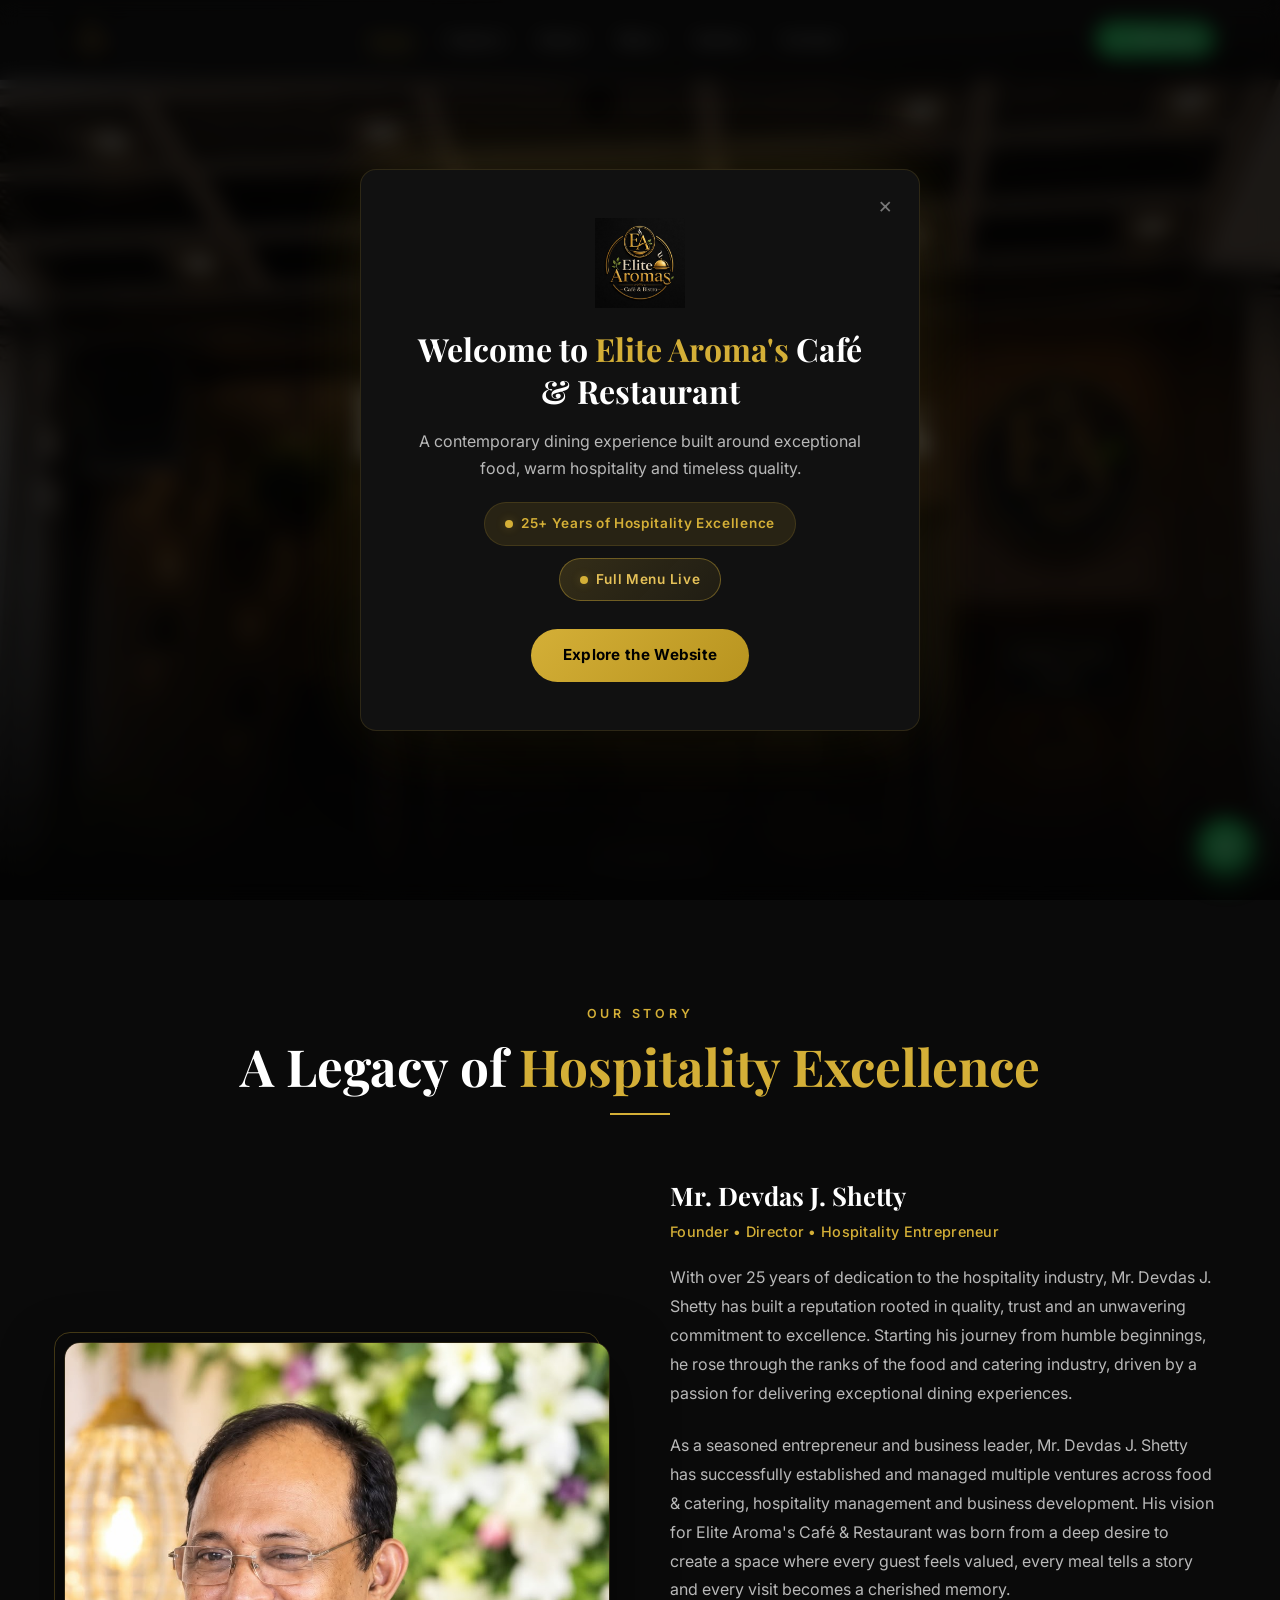
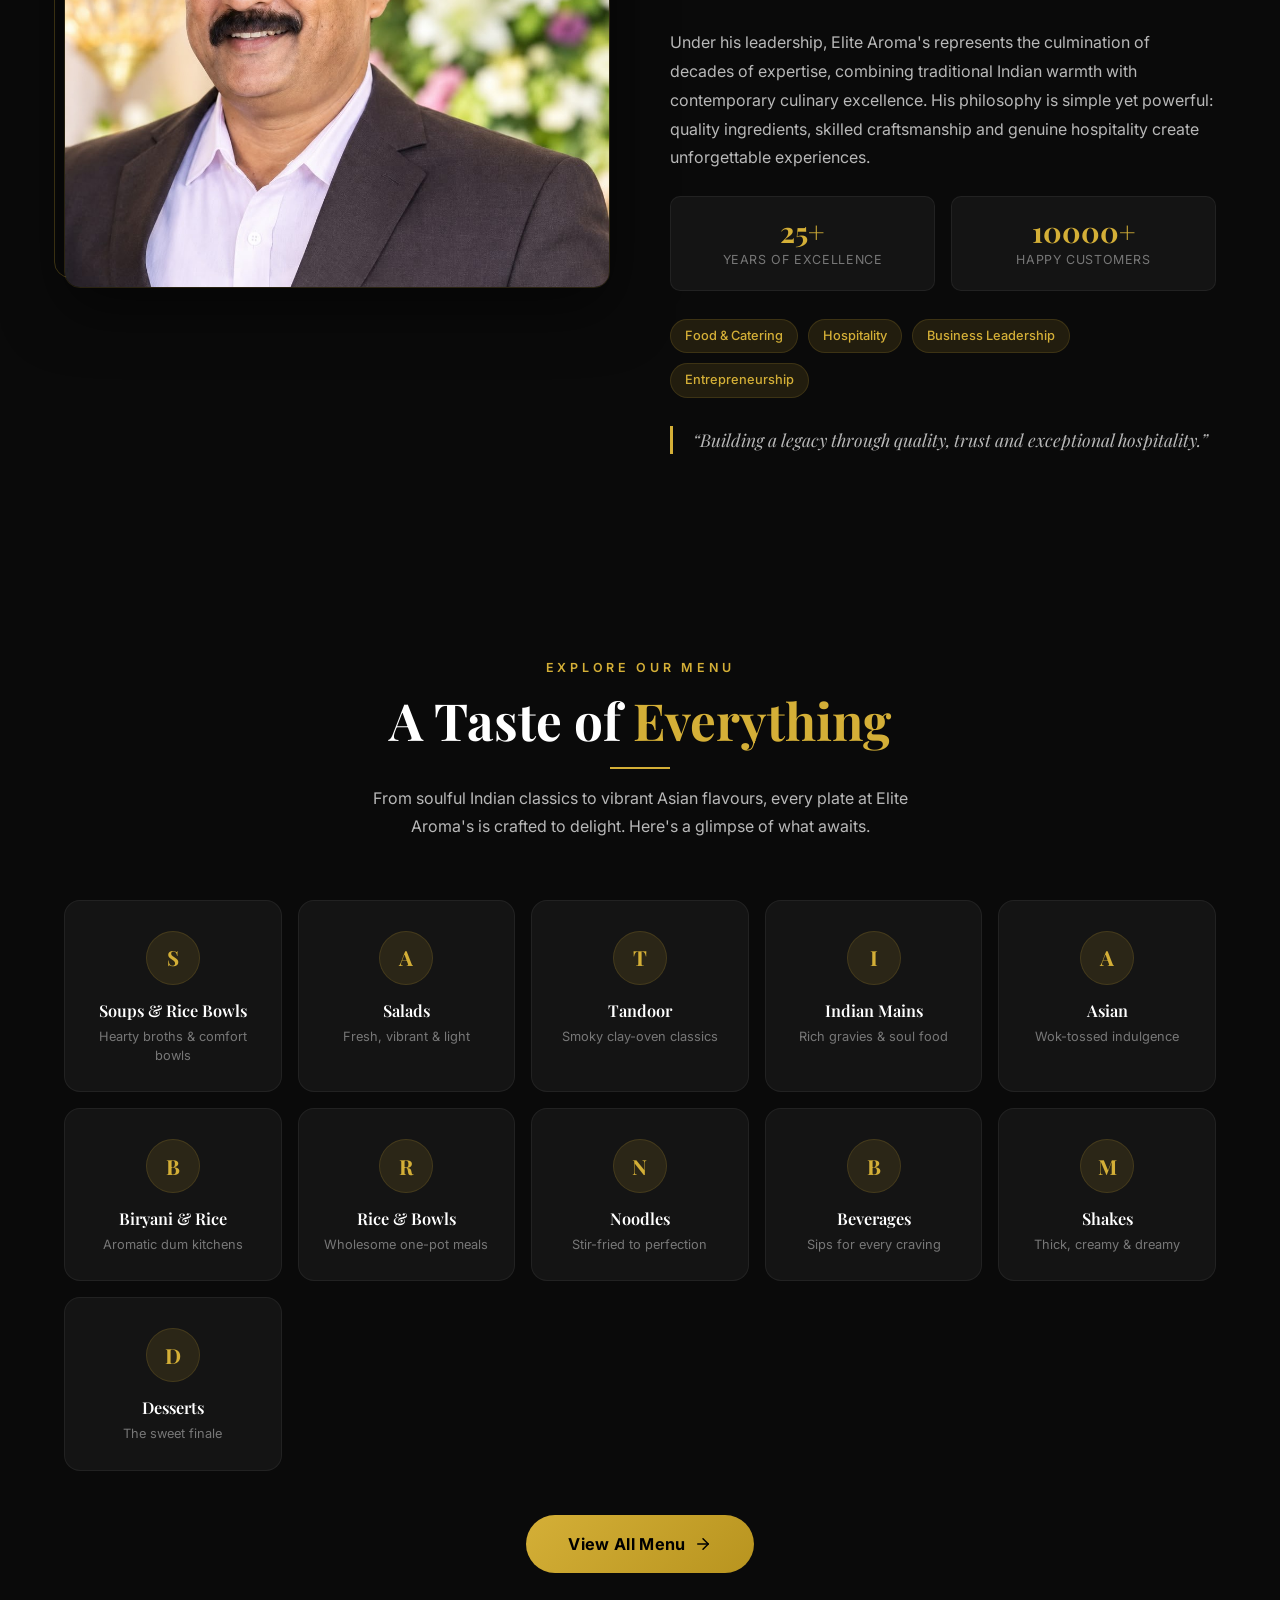
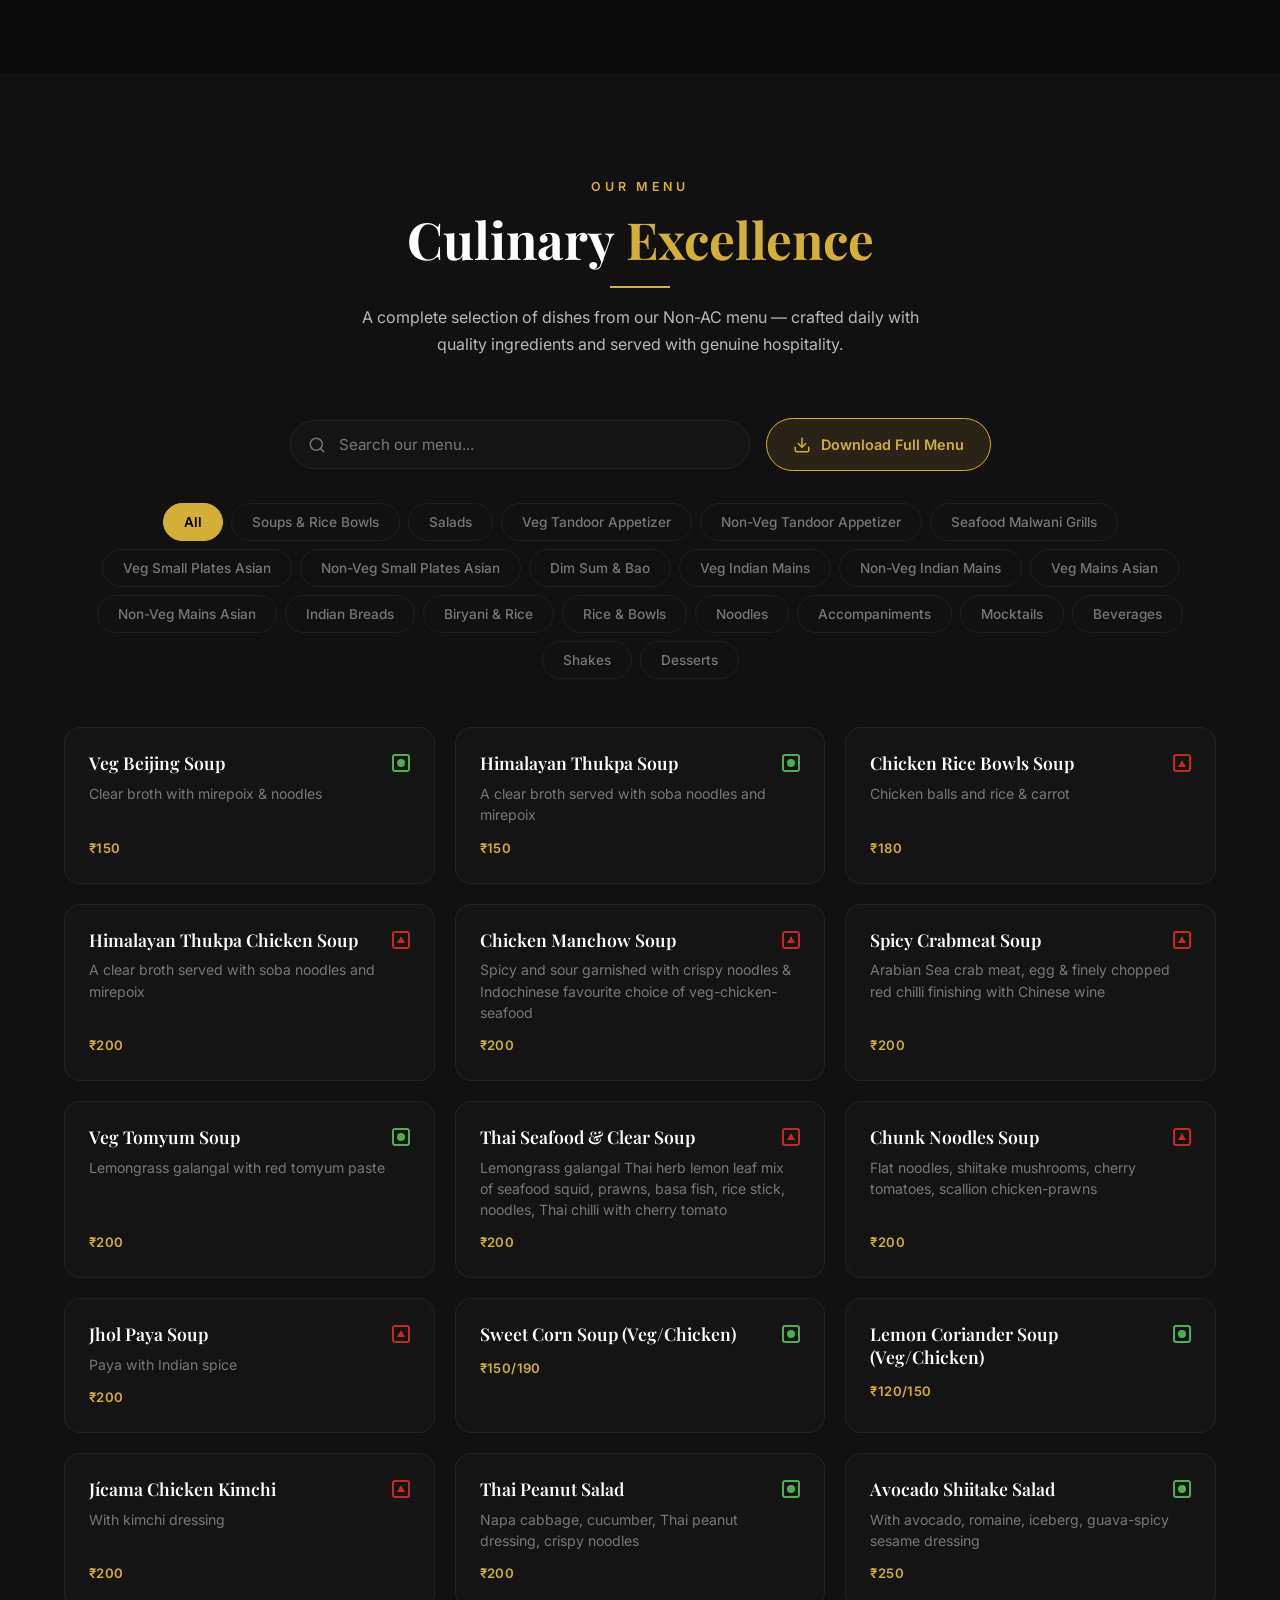
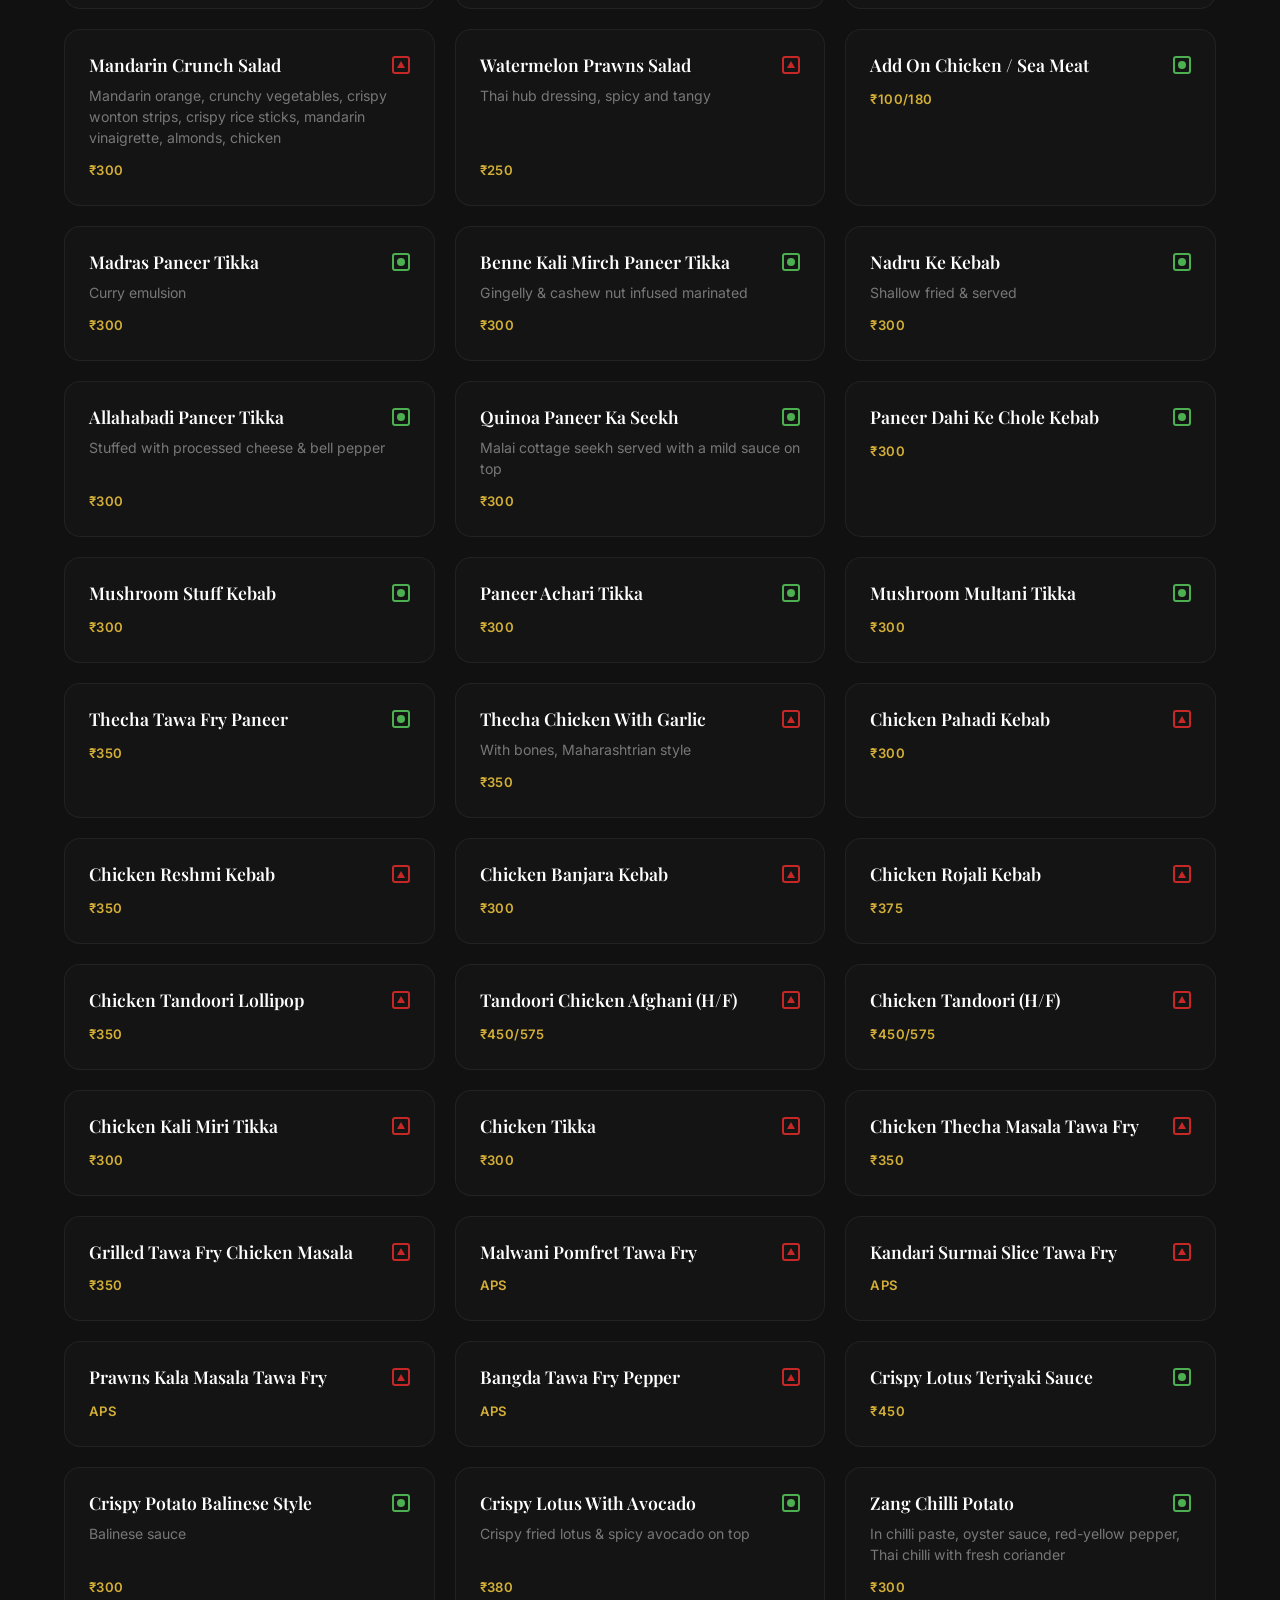
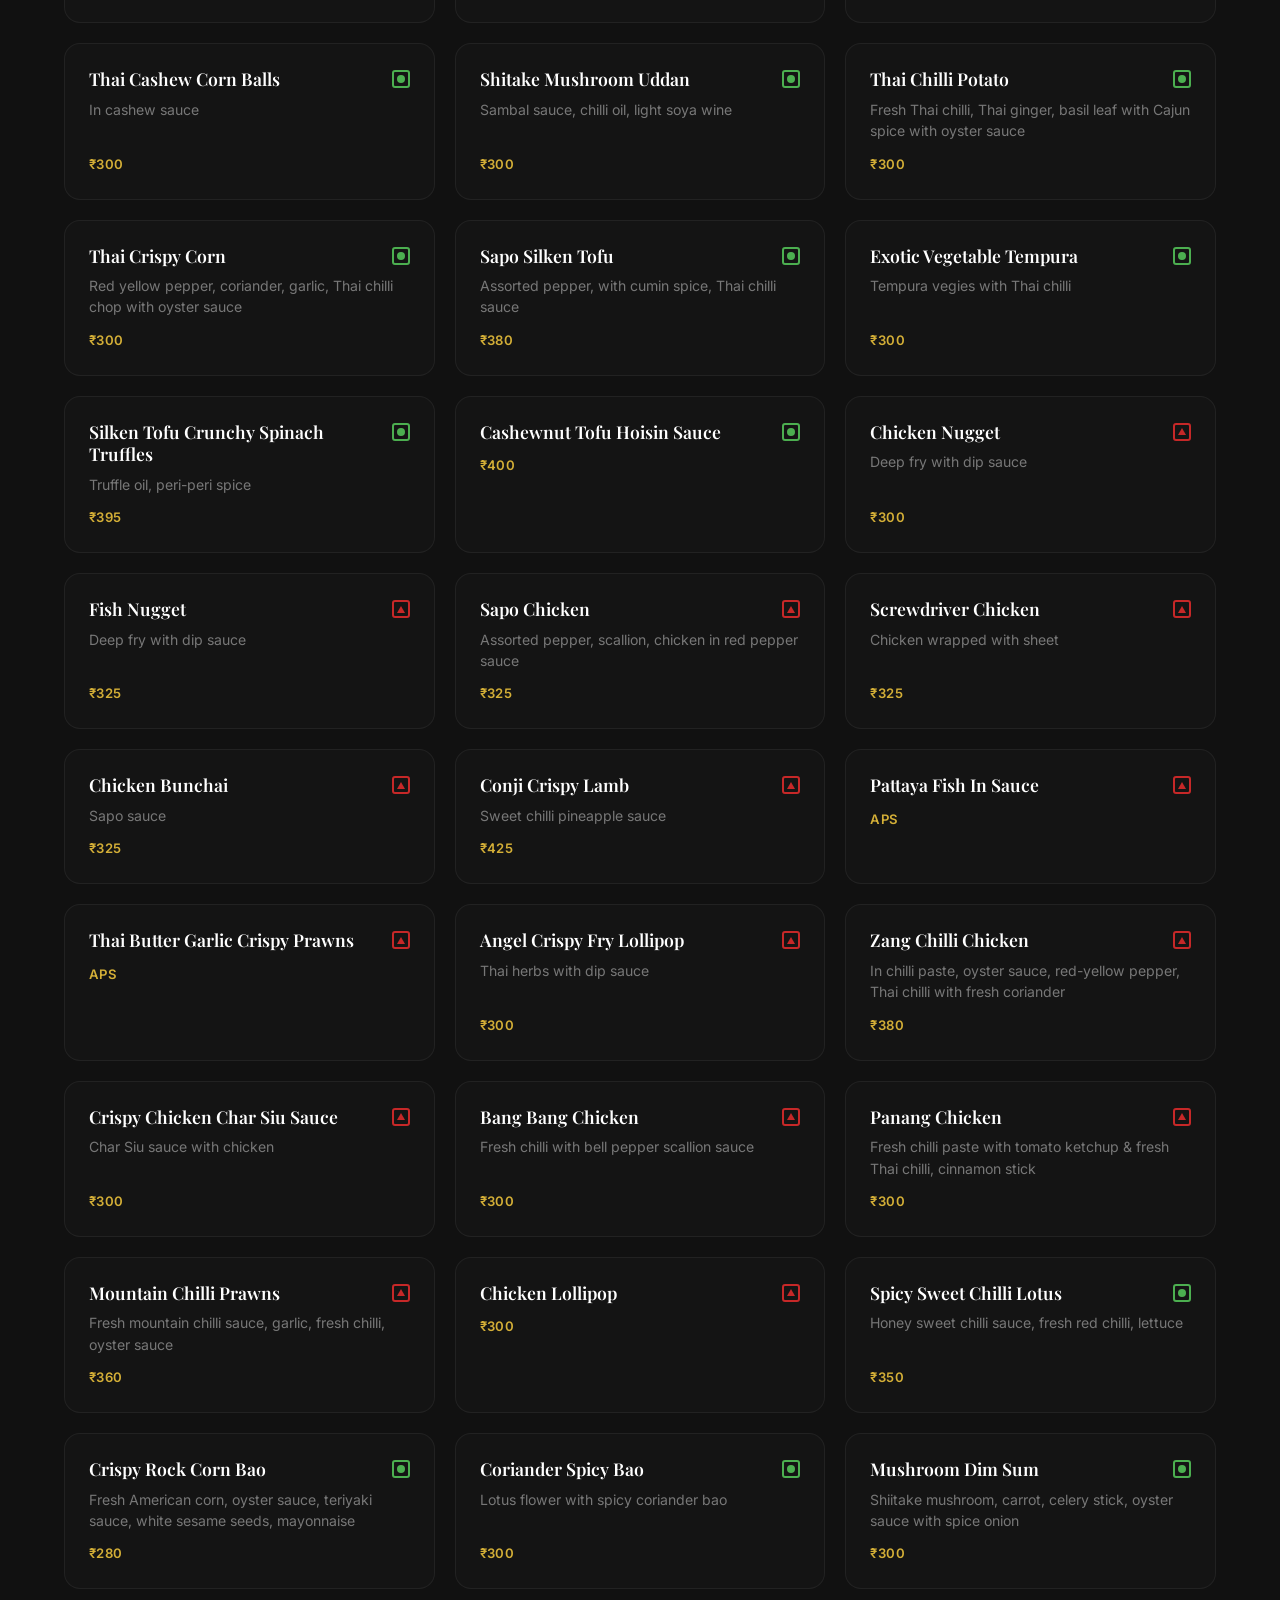
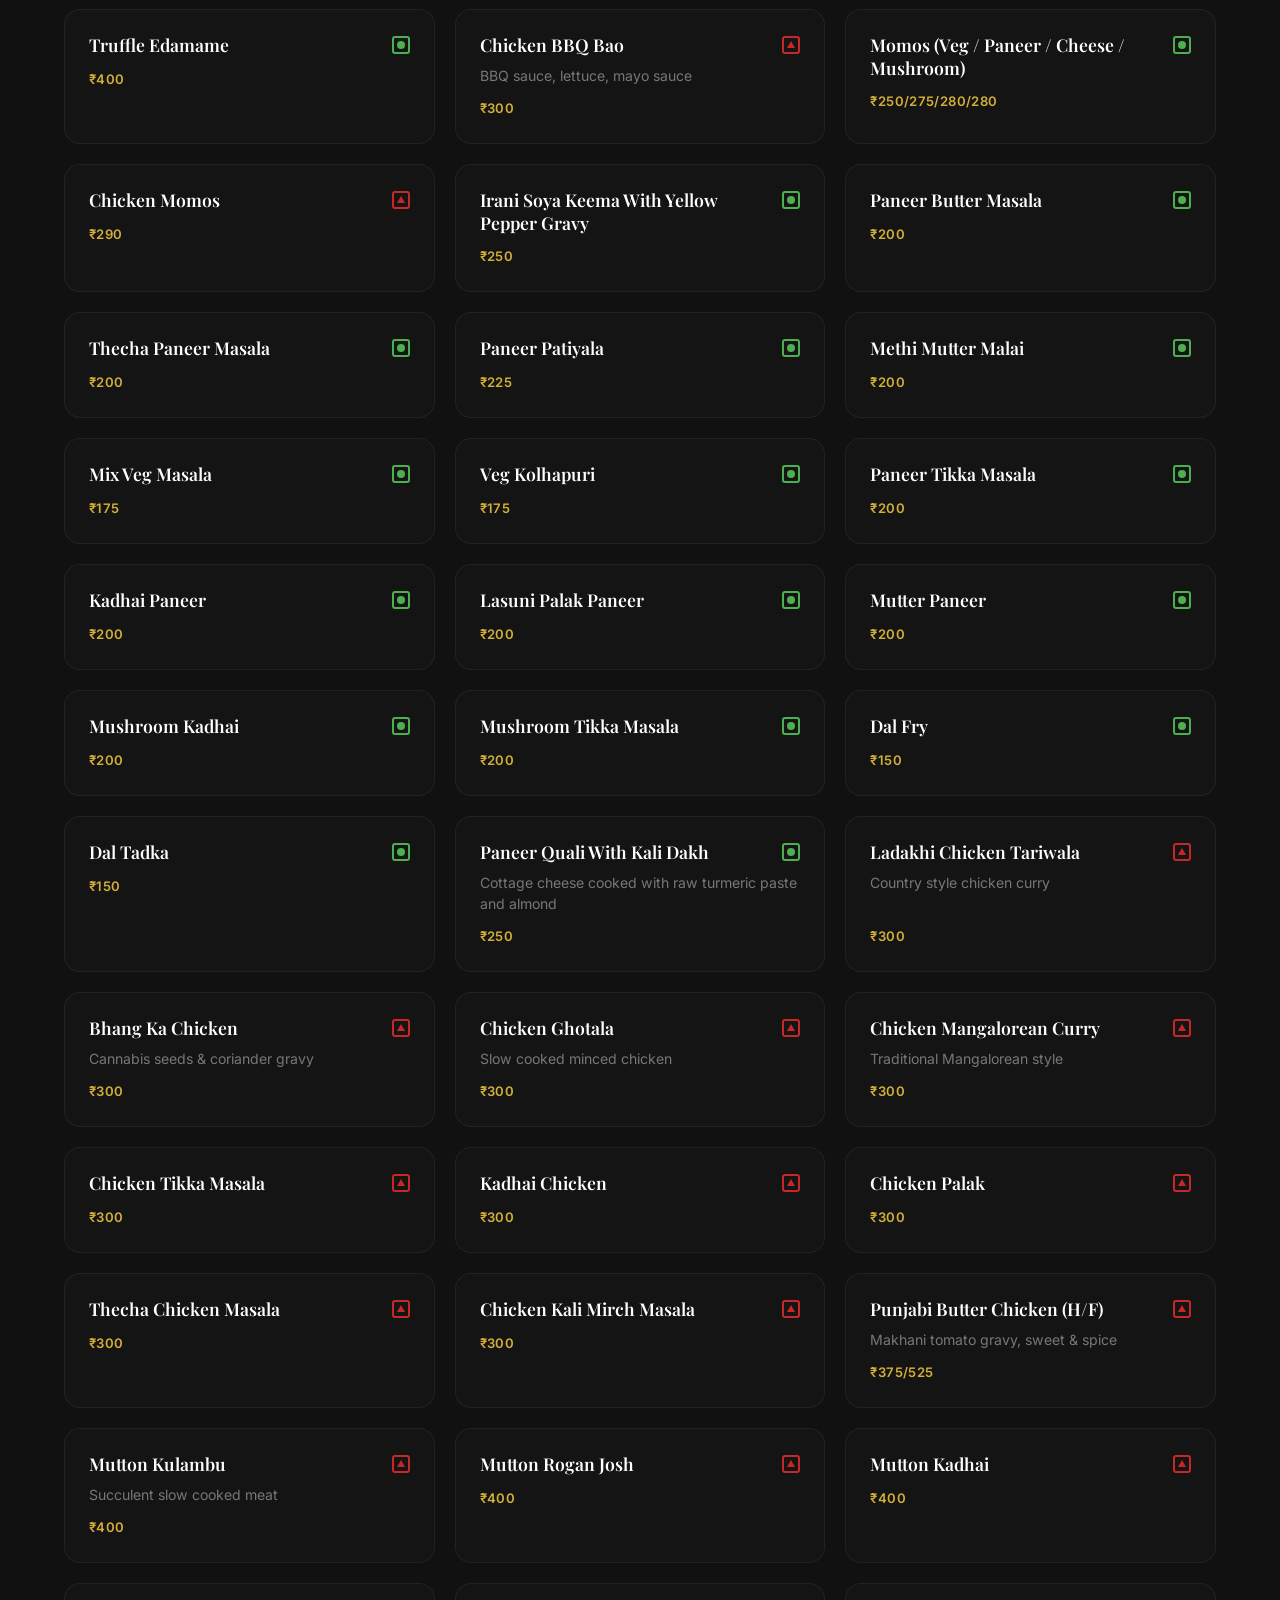
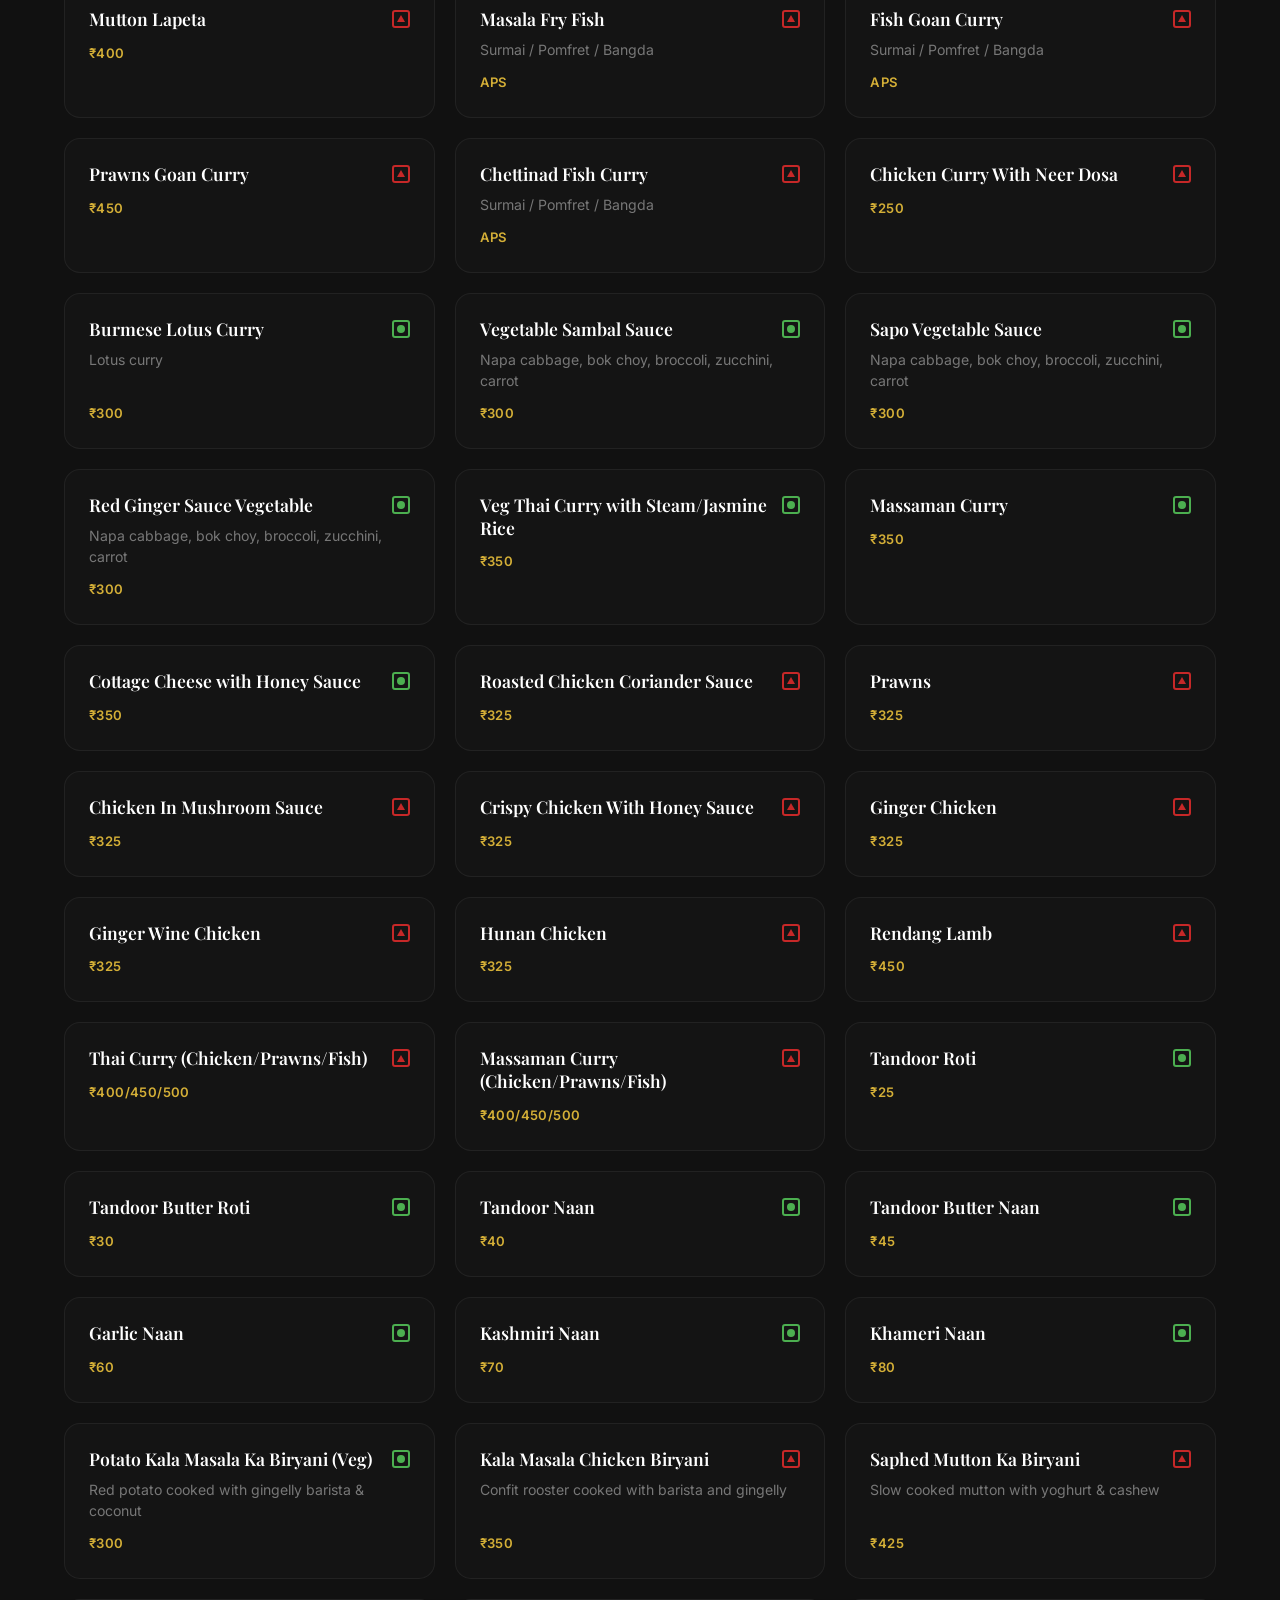
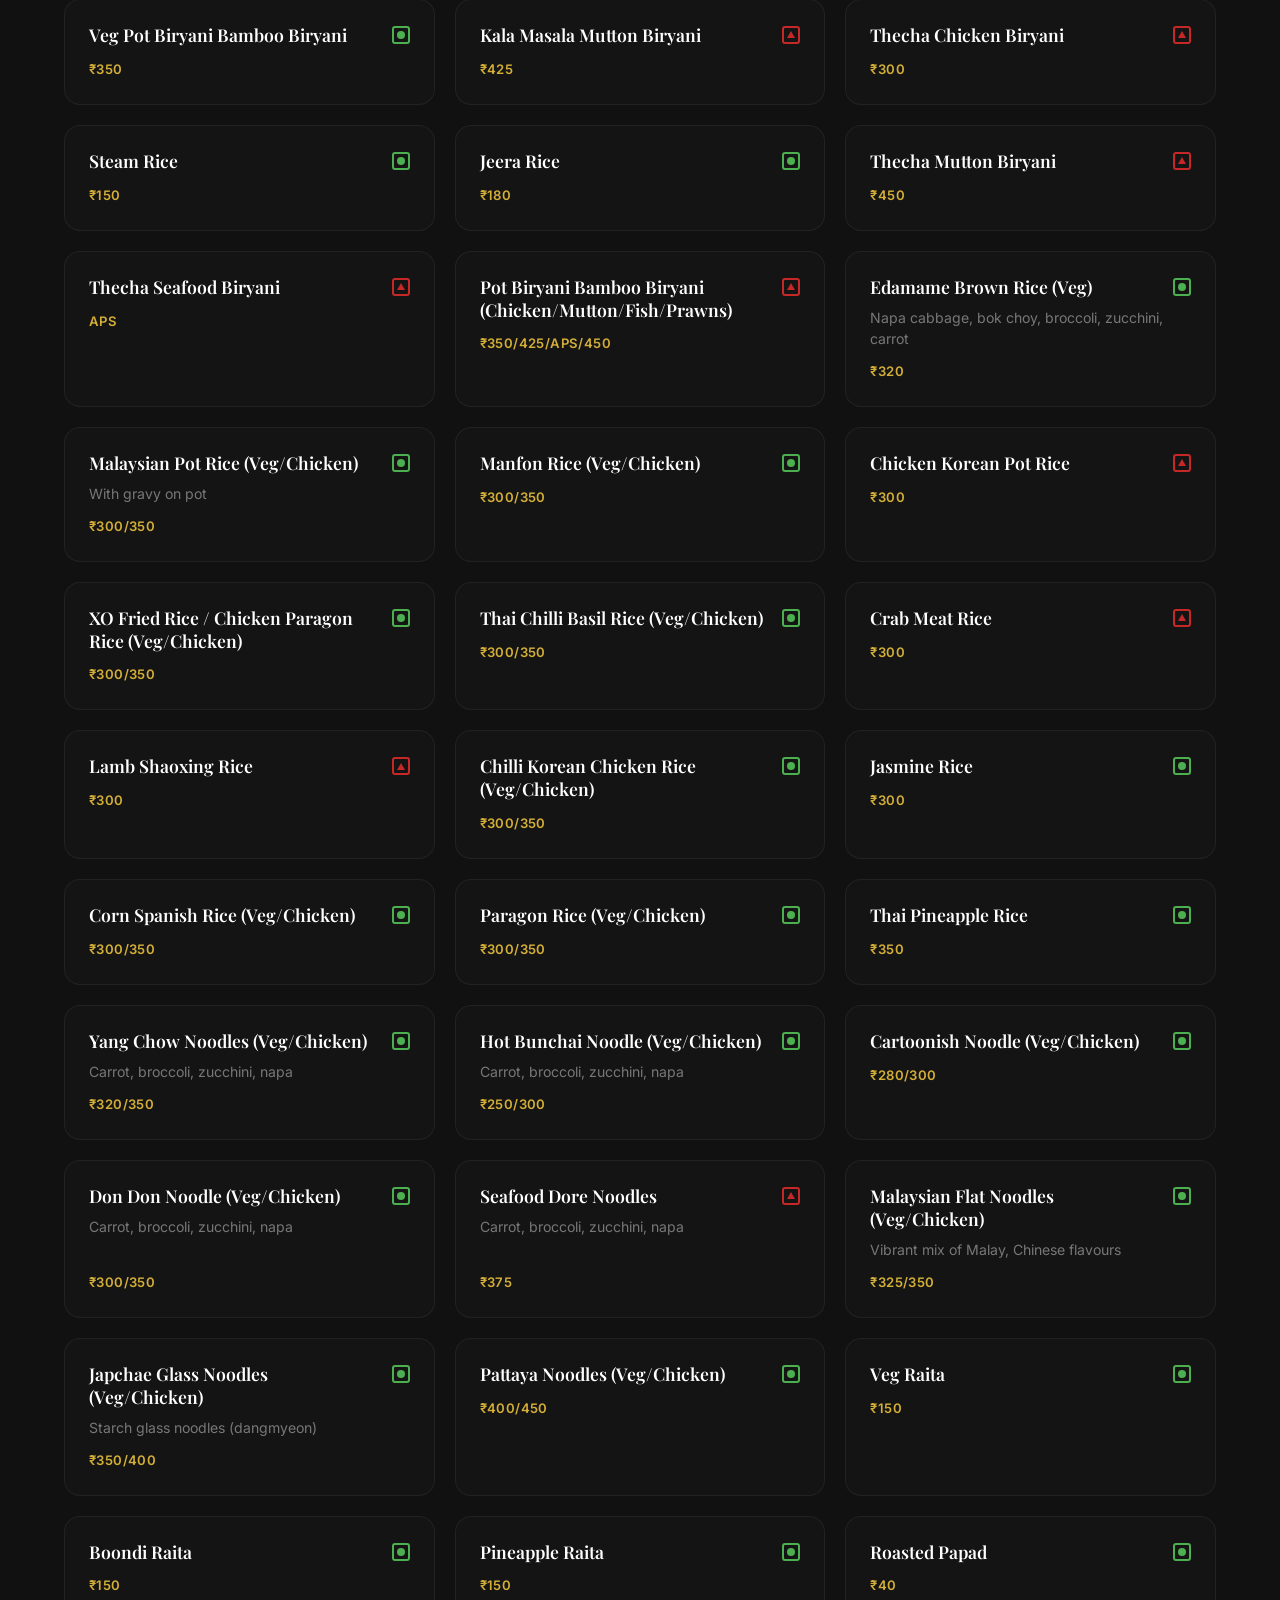
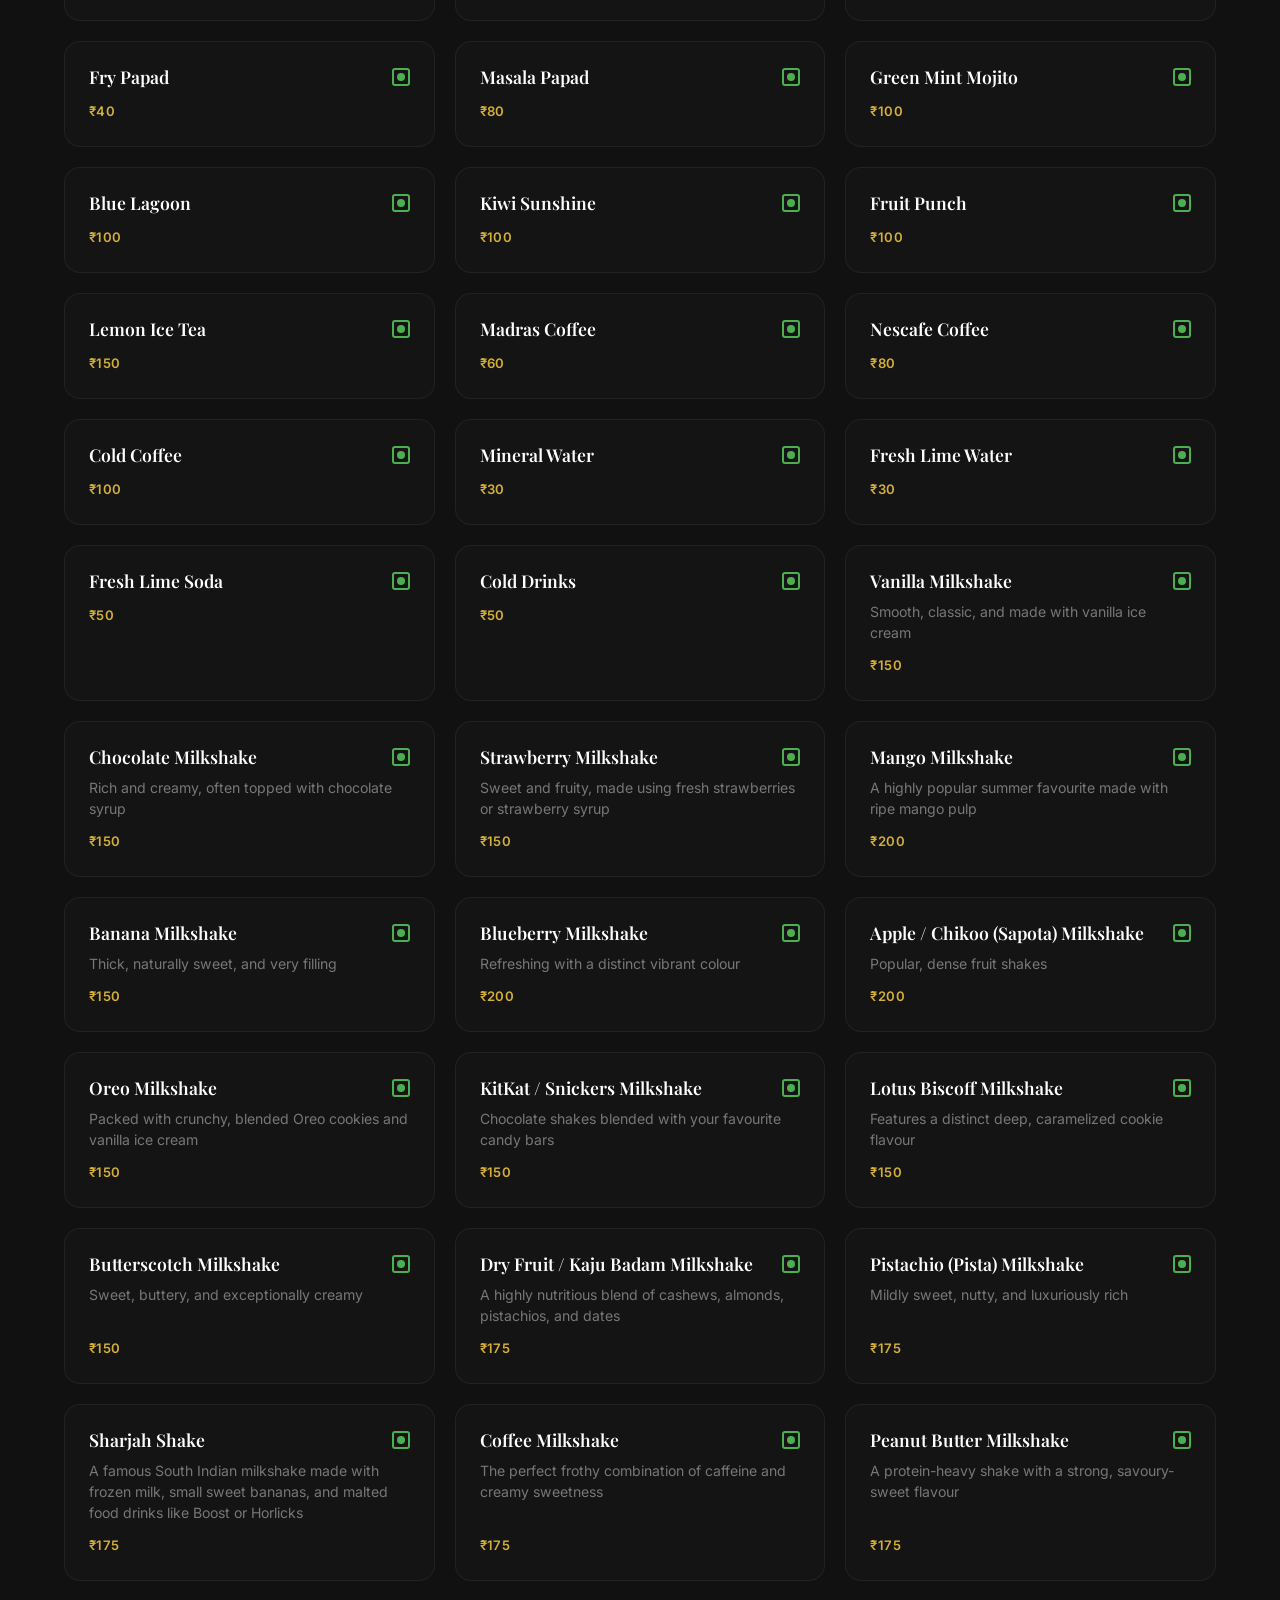
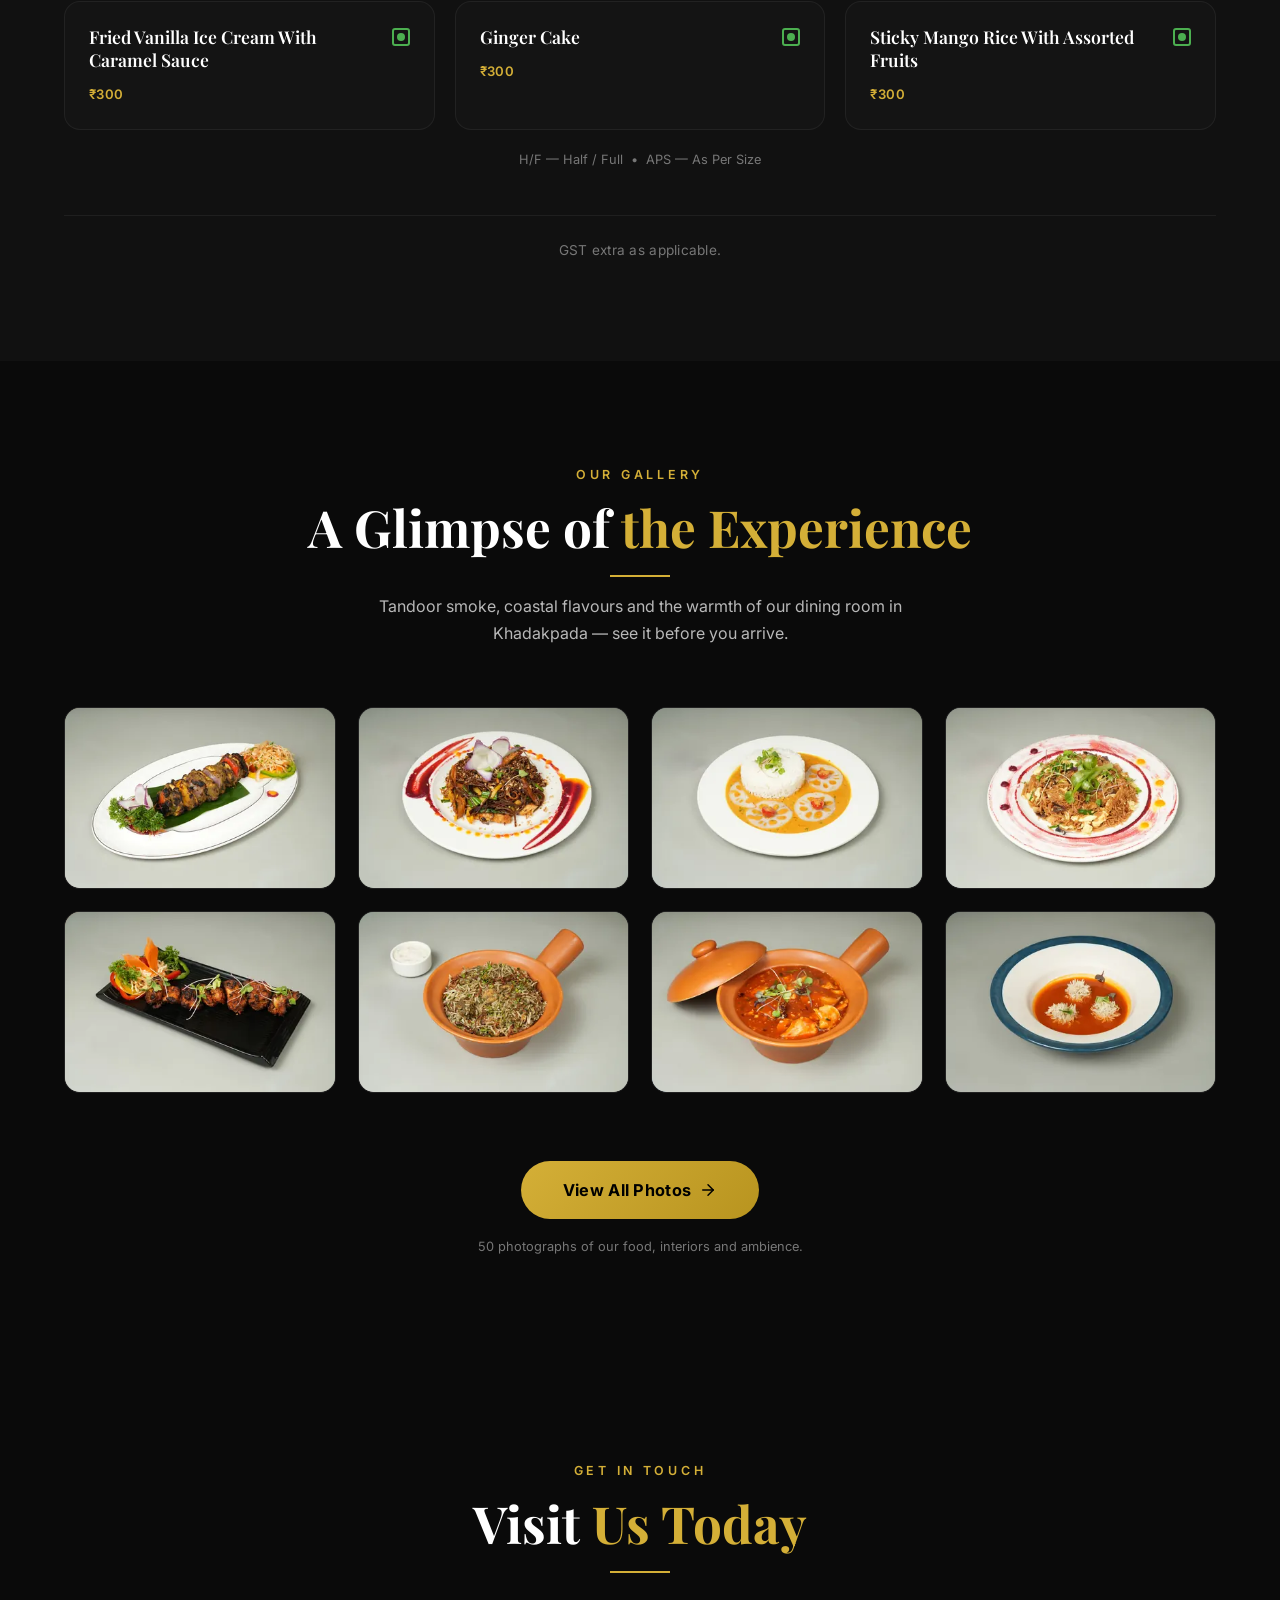
==== commit 31494020: "update" ====
--- a/index.html
+++ b/index.html
@@ -1,1756 +1,80 @@
 <!DOCTYPE html>
-<html lang="en">
+<html lang="en-IN">
 
 <head>
     <meta charset="UTF-8">
     <meta name="viewport" content="width=device-width, initial-scale=1.0">
 
-    <!-- SEO -->
-    <title>Elite Aroma's Café & Bistro | Premium Dining in Kalyan West</title>
+    <!-- ============================== SEO ============================== -->
+    <title>Elite Aroma's Café &amp; Restaurant in Kalyan West | Premium Dining</title>
     <meta name="description"
-        content="Elite Aroma's Café & Bistro — A contemporary dining experience in Khadakpada, Kalyan West. Exceptional food, warm hospitality and timeless quality. 25+ Years of Hospitality Excellence.">
-    <meta name="author" content="Elite Aroma's Café & Bistro">
-    <meta name="robots" content="index, follow, max-image-preview:large">
+        content="Elite Aroma's Café &amp; Restaurant is a contemporary café &amp; restaurant in Khadakpada, Kalyan West. Tandoor, Chinese, Continental, Asian and Malwani seafood, with 25+ years of hospitality. Call 9819734999.">
+    <meta name="author" content="Elite Aroma's Café &amp; Restaurant">
+    <meta name="robots" content="index, follow, max-image-preview:large, max-snippet:-1">
     <meta name="theme-color" content="#0a0a0a">
     <link rel="canonical" href="https://aromahospitality.co.in/">
     <meta name="keywords"
-        content="Elite Aroma's Café & Bistro, café Kalyan West, bistro Khadakpada, restaurant Kalyan, premium dining Maharashtra, Indian food Kalyan West, Devdas Shetty, Elite Aromas, café near me, best restaurant Kalyan">
-
-    <!-- Open Graph -->
+        content="Elite Aroma's Café &amp; Restaurant Kalyan West, café and restaurant near me Kalyan West, best café in Khadakpada, family restaurant Kalyan West, coffee and food Kalyan, Indian Chinese and Continental restaurant Maharashtra, fine dining Kalyan West, Devdas Shetty Elite Aromas">
+
+    <!-- Local business signals, kept in sync with the JSON-LD below -->
+    <meta name="geo.region" content="IN-MH">
+    <meta name="geo.placename" content="Khadakpada, Kalyan West, Maharashtra">
+    <meta name="geo.position" content="19.2485;73.1386">
+    <meta name="ICBM" content="19.2485, 73.1386">
+
+    <!-- =========================== Open Graph =========================== -->
     <meta property="og:type" content="restaurant">
     <meta property="og:url" content="https://aromahospitality.co.in/">
-    <meta property="og:title" content="Elite Aroma's Café & Bistro | Premium Dining in Kalyan West">
+    <meta property="og:title" content="Elite Aroma's Café &amp; Restaurant | Premium Dining in Kalyan West">
     <meta property="og:description"
-        content="A contemporary dining experience built around exceptional food, warm hospitality and timeless quality. 25+ Years of Hospitality Excellence.">
-    <meta property="og:image" content="https://aromahospitality.co.in/images/logo.jpeg">
-    <meta property="og:site_name" content="Elite Aroma's Café & Bistro">
+        content="A contemporary café &amp; restaurant in Khadakpada, Kalyan West. Tandoor, Chinese, Continental, Asian and Malwani seafood, with 25+ years of hospitality excellence.">
+    <meta property="og:image" content="https://aromahospitality.co.in/images/og-home.jpg">
+    <meta property="og:image:width" content="1200">
+    <meta property="og:image:height" content="630">
+    <meta property="og:image:alt"
+        content="The dining room at Elite Aroma's Café &amp; Restaurant, Khadakpada, Kalyan West">
+    <meta property="og:site_name" content="Elite Aroma's Café &amp; Restaurant">
     <meta property="og:locale" content="en_IN">
 
-    <!-- Twitter Card -->
+    <!-- ========================= Twitter / X card ========================= -->
     <meta name="twitter:card" content="summary_large_image">
-    <meta name="twitter:title" content="Elite Aroma's Café & Bistro | Premium Dining in Kalyan West">
+    <meta name="twitter:title" content="Elite Aroma's Café &amp; Restaurant | Premium Dining in Kalyan West">
     <meta name="twitter:description"
-        content="A contemporary dining experience built around exceptional food, warm hospitality and timeless quality.">
-    <meta name="twitter:image" content="https://aromahospitality.co.in/images/logo.jpeg">
-
-    <!-- Favicon -->
+        content="A contemporary café &amp; restaurant in Khadakpada, Kalyan West. Tandoor, Chinese, Continental, Asian and Malwani seafood, with 25+ years of hospitality excellence.">
+    <meta name="twitter:image" content="https://aromahospitality.co.in/images/og-home.jpg">
+    <meta name="twitter:image:alt"
+        content="The dining room at Elite Aroma's Café &amp; Restaurant, Khadakpada, Kalyan West">
+
+    <!-- ============================= Icons ============================= -->
     <link rel="icon" type="image/x-icon" href="images/favicon.ico">
     <link rel="apple-touch-icon" href="images/logo.jpeg">
 
-    <!-- Fonts -->
+    <!-- ============================= Fonts ============================= -->
     <link rel="preconnect" href="https://fonts.googleapis.com">
     <link rel="preconnect" href="https://fonts.gstatic.com" crossorigin>
+    <link rel="preload" as="style"
+        href="https://fonts.googleapis.com/css2?family=Playfair+Display:ital,wght@0,400;0,500;0,600;0,700;0,800;1,400;1,500&family=Inter:wght@300;400;500;600;700&amp;display=swap">
     <link
-        href="https://fonts.googleapis.com/css2?family=Playfair+Display:ital,wght@0,400;0,500;0,600;0,700;0,800;1,400;1,500&family=Inter:wght@300;400;500;600;700&display=swap"
-        rel="stylesheet">
-
-    <!-- JSON-LD Schema -->
-    <script type="application/ld+json">
-    {
-        "@context": "https://schema.org",
-        "@type": "Restaurant",
-        "name": "Elite Aroma's Café & Bistro",
-        "image": "https://aromahospitality.co.in/images/logo.jpeg",
-        "url": "https://aromahospitality.co.in/",
-        "telephone": "+919819734999",
-        "address": {
-            "@type": "PostalAddress",
-            "streetAddress": "Shop No. G6 (Ground Floor), Tulip Shopping Center, Building No. 2, Godrej Hill Road, Khadakpada",
-            "addressLocality": "Kalyan West",
-            "addressRegion": "Maharashtra",
-            "postalCode": "421301",
-            "addressCountry": "IN"
-        },
-        "geo": {
-            "@type": "GeoCoordinates",
-            "latitude": "19.2485",
-            "longitude": "73.1386"
-        },
-        "priceRange": "$$",
-        "servesCuisine": ["Indian", "Asian", "Continental"],
-        "description": "Elite Aroma's Café & Bistro — A contemporary dining experience built around exceptional food, warm hospitality and timeless quality.",
-        "founder": {
-            "@type": "Person",
-            "name": "Mr. Devdas J. Shetty"
-        },
-        "areaServed": ["Kalyan West", "Khadakpada", "Thane", "Maharashtra"]
-    }
-    </script>
-
-    <style>
-        /* ==========================================================================
-           1. DESIGN TOKENS
-           ========================================================================== */
-        :root {
-            --bg: #0a0a0a;
-            --bg-secondary: #111111;
-            --bg-card: #141414;
-            --bg-card-hover: #1a1a1a;
-            --accent: #D4AF37;
-            --accent-light: #f3e2a8;
-            --accent-soft: rgba(212, 175, 55, 0.12);
-            --accent-glow: rgba(212, 175, 55, 0.3);
-            --text: #ffffff;
-            --text-secondary: #b8b8b8;
-            --text-muted: #777777;
-            --border: rgba(212, 175, 55, 0.15);
-            --border-subtle: rgba(255, 255, 255, 0.06);
-            --green: #2E7D32;
-            --green-light: #4CAF50;
-            --whatsapp: #25D366;
-            --whatsapp-dark: #1DA851;
-            --font-heading: 'Playfair Display', Georgia, 'Times New Roman', serif;
-            --font-body: 'Inter', -apple-system, BlinkMacSystemFont, 'Segoe UI', sans-serif;
-            --container: 1200px;
-            --gutter: 24px;
-            --header-h: 80px;
-            --radius: 16px;
-            --radius-sm: 10px;
-            --shadow: 0 20px 60px rgba(0, 0, 0, 0.5);
-            --shadow-gold: 0 0 0 1px var(--accent-soft), 0 0 40px -8px var(--accent-glow);
-            color-scheme: dark;
-        }
-
-        /* ==========================================================================
-           2. RESET & BASE
-           ========================================================================== */
-        *,
-        *::before,
-        *::after {
-            margin: 0;
-            padding: 0;
-            box-sizing: border-box;
-        }
-
-        html {
-            scroll-behavior: smooth;
-            -webkit-text-size-adjust: 100%;
-        }
-
-        body {
-            font-family: var(--font-body);
-            background: var(--bg);
-            color: var(--text);
-            line-height: 1.6;
-            overflow-x: hidden;
-            -webkit-font-smoothing: antialiased;
-            -moz-osx-font-smoothing: grayscale;
-        }
-
-        img {
-            max-width: 100%;
-            display: block;
-        }
-
-        a {
-            color: inherit;
-            text-decoration: none;
-        }
-
-        button {
-            font-family: inherit;
-            cursor: pointer;
-            background: none;
-            border: none;
-        }
-
-        ul {
-            list-style: none;
-        }
-
-        ::selection {
-            background: var(--accent);
-            color: #000;
-        }
-
-        .container {
-            width: 100%;
-            max-width: var(--container);
-            margin: 0 auto;
-            padding: 0 var(--gutter);
-        }
-
-        /* ==========================================================================
-           3. OPENING ANIMATION
-           ========================================================================== */
-        .opening-overlay {
-            position: fixed;
-            inset: 0;
-            z-index: 10000;
-            background: #000;
-            display: flex;
-            flex-direction: column;
-            align-items: center;
-            justify-content: center;
-            transition: opacity 0.8s ease, visibility 0.8s ease;
-        }
-
-        .opening-overlay.hidden {
-            opacity: 0;
-            visibility: hidden;
-            pointer-events: none;
-        }
-
-        .opening-logo {
-            width: 140px;
-            height: 140px;
-            object-fit: contain;
-            opacity: 0;
-            transform: scale(0.8);
-            animation: openingLogoIn 1s ease 0.5s forwards;
-        }
-
-        .opening-text {
-            font-family: var(--font-heading);
-            font-size: clamp(1rem, 3vw, 1.4rem);
-            color: var(--accent);
-            letter-spacing: 0.3em;
-            text-transform: uppercase;
-            margin-top: 16px;
-            opacity: 0;
-            animation: openingTextIn 0.8s ease 1.2s forwards;
-        }
-
-        .opening-line {
-            width: 0;
-            height: 1px;
-            background: linear-gradient(90deg, transparent, var(--accent), transparent);
-            margin-top: 20px;
-            animation: openingLineIn 1s ease 1s forwards;
-        }
-
-        @keyframes openingLogoIn {
-            to {
-                opacity: 1;
-                transform: scale(1);
-            }
-        }
-
-        @keyframes openingTextIn {
-            to {
-                opacity: 1;
-            }
-        }
-
-        @keyframes openingLineIn {
-            to {
-                width: 200px;
-            }
-        }
-
-        /* ==========================================================================
-           4. WELCOME POPUP
-           ========================================================================== */
-        .welcome-overlay {
-            position: fixed;
-            inset: 0;
-            z-index: 9999;
-            background: rgba(0, 0, 0, 0.7);
-            backdrop-filter: blur(10px);
-            -webkit-backdrop-filter: blur(10px);
-            display: flex;
-            align-items: center;
-            justify-content: center;
-            opacity: 0;
-            visibility: hidden;
-            transition: opacity 0.5s ease, visibility 0.5s ease;
-            padding: 20px;
-        }
-
-        .welcome-overlay.active {
-            opacity: 1;
-            visibility: visible;
-        }
-
-        .welcome-popup {
-            background: var(--bg-secondary);
-            border: 1px solid var(--border);
-            border-radius: var(--radius);
-            padding: 48px 40px;
-            max-width: 560px;
-            width: 100%;
-            text-align: center;
-            position: relative;
-            transform: translateY(30px) scale(0.95);
-            transition: transform 0.5s ease;
-            box-shadow: 0 40px 80px rgba(0, 0, 0, 0.6), 0 0 80px -20px var(--accent-glow);
-        }
-
-        .welcome-overlay.active .welcome-popup {
-            transform: translateY(0) scale(1);
-        }
-
-        .welcome-close {
-            position: absolute;
-            top: 16px;
-            right: 16px;
-            width: 36px;
-            height: 36px;
-            border-radius: 50%;
-            display: flex;
-            align-items: center;
-            justify-content: center;
-            color: var(--text-muted);
-            font-size: 1.4rem;
-            transition: color 0.3s, background 0.3s;
-        }
-
-        .welcome-close:hover {
-            color: var(--accent);
-            background: var(--accent-soft);
-        }
-
-        .welcome-logo {
-            width: 90px;
-            height: 90px;
-            object-fit: contain;
-            margin: 0 auto 20px;
-        }
-
-        .welcome-title {
-            font-family: var(--font-heading);
-            font-size: clamp(1.5rem, 4vw, 2rem);
-            font-weight: 700;
-            margin-bottom: 16px;
-            line-height: 1.3;
-        }
-
-        .welcome-title span {
-            color: var(--accent);
-        }
-
-        .welcome-desc {
-            color: var(--text-secondary);
-            font-size: 1rem;
-            line-height: 1.7;
-            margin-bottom: 20px;
-        }
-
-        .welcome-badges {
-            display: flex;
-            align-items: center;
-            justify-content: center;
-            gap: 12px;
-            flex-wrap: wrap;
-            margin-bottom: 28px;
-        }
-
-        .welcome-badge {
-            display: inline-flex;
-            align-items: center;
-            gap: 8px;
-            background: var(--accent-soft);
-            border: 1px solid var(--border);
-            padding: 10px 20px;
-            border-radius: 999px;
-            font-size: 0.85rem;
-            font-weight: 600;
-            color: var(--accent);
-            letter-spacing: 0.05em;
-            margin-bottom: 0;
-        }
-
-        .welcome-badge-gold {
-            background: linear-gradient(135deg, rgba(212, 175, 55, 0.18), rgba(212, 175, 55, 0.08));
-            border: 1px solid rgba(212, 175, 55, 0.4);
-            color: #e5c158;
-        }
-
-        .welcome-badge-gold::before {
-            background: #e5c158;
-            box-shadow: 0 0 10px rgba(229, 193, 88, 0.6);
-        }
-
-        .welcome-badge::before {
-            content: '';
-            width: 8px;
-            height: 8px;
-            background: var(--accent);
-            border-radius: 50%;
-            box-shadow: 0 0 10px var(--accent-glow);
-        }
-
-        .btn-primary {
-            display: inline-flex;
-            align-items: center;
-            gap: 8px;
-            padding: 14px 32px;
-            background: linear-gradient(135deg, var(--accent), #b8941f);
-            color: #000;
-            font-weight: 700;
-            font-size: 0.95rem;
-            border-radius: 999px;
-            transition: transform 0.3s, box-shadow 0.3s;
-            letter-spacing: 0.02em;
-        }
-
-        .btn-primary:hover {
-            transform: translateY(-2px);
-            box-shadow: 0 12px 30px rgba(212, 175, 55, 0.35);
-        }
-
-        .btn-outline {
-            display: inline-flex;
-            align-items: center;
-            gap: 8px;
-            padding: 14px 32px;
-            background: transparent;
-            color: var(--accent);
-            font-weight: 600;
-            font-size: 0.95rem;
-            border: 1px solid var(--accent);
-            border-radius: 999px;
-            transition: background 0.3s, color 0.3s, transform 0.3s;
-        }
-
-        .btn-outline:hover {
-            background: var(--accent);
-            color: #000;
-            transform: translateY(-2px);
-        }
-
-        .btn-whatsapp {
-            display: inline-flex;
-            align-items: center;
-            gap: 8px;
-            padding: 14px 32px;
-            background: linear-gradient(135deg, var(--whatsapp), var(--whatsapp-dark));
-            color: #fff;
-            font-weight: 700;
-            font-size: 0.95rem;
-            border-radius: 999px;
-            transition: transform 0.3s, box-shadow 0.3s;
-        }
-
-        .btn-whatsapp:hover {
-            transform: translateY(-2px);
-            box-shadow: 0 12px 30px rgba(37, 211, 102, 0.35);
-        }
-
-        .btn-whatsapp svg {
-            width: 20px;
-            height: 20px;
-        }
-
-        /* ==========================================================================
-           5. HEADER
-           ========================================================================== */
-        .site-header {
-            position: fixed;
-            top: 0;
-            left: 0;
-            right: 0;
-            z-index: 1000;
-            height: var(--header-h);
-            display: flex;
-            align-items: center;
-            background: rgba(10, 10, 10, 0.85);
-            backdrop-filter: blur(20px);
-            -webkit-backdrop-filter: blur(20px);
-            border-bottom: 1px solid var(--border-subtle);
-            transition: height 0.3s ease, background 0.3s ease;
-        }
-
-        .site-header.scrolled {
-            height: 64px;
-            background: rgba(10, 10, 10, 0.95);
-            box-shadow: 0 4px 30px rgba(0, 0, 0, 0.4);
-        }
-
-        .header-inner {
-            width: 100%;
-            max-width: var(--container);
-            margin: 0 auto;
-            padding: 0 var(--gutter);
-            display: flex;
-            align-items: center;
-            justify-content: space-between;
-        }
-
-        .header-logo img {
-            height: 50px;
-            width: auto;
-            object-fit: contain;
-            transition: height 0.3s ease;
-        }
-
-        .site-header.scrolled .header-logo img {
-            height: 40px;
-        }
-
-        .header-nav {
-            display: flex;
-            align-items: center;
-            gap: 36px;
-        }
-
-        .header-nav a {
-            font-size: 0.9rem;
-            font-weight: 500;
-            color: var(--text-secondary);
-            letter-spacing: 0.02em;
-            position: relative;
-            transition: color 0.3s;
-        }
-
-        .header-nav a::after {
-            content: '';
-            position: absolute;
-            bottom: -4px;
-            left: 0;
-            width: 0;
-            height: 1.5px;
-            background: var(--accent);
-            transition: width 0.3s ease;
-        }
-
-        .header-nav a:hover,
-        .header-nav a.active {
-            color: var(--accent);
-        }
-
-        .header-nav a:hover::after,
-        .header-nav a.active::after {
-            width: 100%;
-        }
-
-        .header-wa {
-            display: inline-flex;
-            align-items: center;
-            gap: 6px;
-            padding: 8px 16px;
-            background: linear-gradient(135deg, var(--whatsapp), var(--whatsapp-dark));
-            color: #fff;
-            font-size: 0.82rem;
-            font-weight: 600;
-            border-radius: 999px;
-            transition: transform 0.3s;
-        }
-
-        .header-wa:hover {
-            transform: scale(1.04);
-        }
-
-        .header-wa svg {
-            width: 16px;
-            height: 16px;
-        }
-
-        /* Hamburger */
-        .hamburger {
-            display: none;
-            flex-direction: column;
-            justify-content: center;
-            gap: 5px;
-            width: 36px;
-            height: 36px;
-            z-index: 1001;
-        }
-
-        .hamburger span {
-            display: block;
-            width: 100%;
-            height: 2px;
-            background: var(--text);
-            border-radius: 2px;
-            transition: transform 0.3s, opacity 0.3s;
-        }
-
-        .hamburger.active span:nth-child(1) {
-            transform: translateY(7px) rotate(45deg);
-        }
-
-        .hamburger.active span:nth-child(2) {
-            opacity: 0;
-        }
-
-        .hamburger.active span:nth-child(3) {
-            transform: translateY(-7px) rotate(-45deg);
-        }
-
-        /* Mobile menu */
-        .mobile-menu {
-            display: none;
-            position: fixed;
-            inset: 0;
-            z-index: 999;
-            background: rgba(10, 10, 10, 0.98);
-            backdrop-filter: blur(20px);
-            -webkit-backdrop-filter: blur(20px);
-            flex-direction: column;
-            align-items: center;
-            justify-content: center;
-            gap: 32px;
-            opacity: 0;
-            visibility: hidden;
-            transition: opacity 0.4s, visibility 0.4s;
-        }
-
-        .mobile-menu.active {
-            opacity: 1;
-            visibility: visible;
-        }
-
-        .mobile-menu a {
-            font-family: var(--font-heading);
-            font-size: 1.8rem;
-            font-weight: 600;
-            color: var(--text-secondary);
-            transition: color 0.3s;
-        }
-
-        .mobile-menu a:hover {
-            color: var(--accent);
-        }
-
-        /* ==========================================================================
-           6. HERO SECTION
-           ========================================================================== */
-        .hero {
-            min-height: 100vh;
-            display: flex;
-            align-items: center;
-            position: relative;
-            overflow: hidden;
-            padding-top: var(--header-h);
-        }
-
-        .hero-bg {
-            position: absolute;
-            inset: 0;
-            z-index: 0;
-        }
-
-        .hero-bg img {
-            width: 100%;
-            height: 100%;
-            object-fit: cover;
-            animation: heroZoom 20s ease-in-out infinite alternate;
-        }
-
-        .hero-bg::after {
-            content: '';
-            position: absolute;
-            inset: 0;
-            background: linear-gradient(180deg,
-                    rgba(10, 10, 10, 0.6) 0%,
-                    rgba(10, 10, 10, 0.4) 40%,
-                    rgba(10, 10, 10, 0.8) 80%,
-                    rgba(10, 10, 10, 1) 100%);
-        }
-
-        .hero-content {
-            position: relative;
-            z-index: 1;
-            text-align: center;
-            width: 100%;
-            padding: 60px var(--gutter);
-        }
-
-        .hero-eyebrow {
-            display: inline-flex;
-            align-items: center;
-            gap: 10px;
-            font-size: 0.8rem;
-            font-weight: 600;
-            letter-spacing: 0.3em;
-            text-transform: uppercase;
-            color: var(--accent);
-            margin-bottom: 20px;
-            opacity: 0;
-            transform: translateY(20px);
-        }
-
-        .hero-eyebrow.revealed {
-            animation: fadeUp 0.8s ease forwards;
-        }
-
-        .hero-eyebrow::before,
-        .hero-eyebrow::after {
-            content: '';
-            width: 40px;
-            height: 1px;
-            background: var(--accent);
-        }
-
-        .hero-title {
-            font-family: var(--font-heading);
-            font-size: clamp(3rem, 8vw, 6rem);
-            font-weight: 700;
-            line-height: 1.1;
-            margin-bottom: 8px;
-            opacity: 0;
-            transform: translateY(30px);
-        }
-
-        .hero-title.revealed {
-            animation: fadeUp 0.8s ease 0.15s forwards;
-        }
-
-        .hero-title-accent {
-            display: block;
-            font-size: 0.5em;
-            color: var(--accent);
-            font-style: italic;
-            font-weight: 500;
-            letter-spacing: 0.05em;
-        }
-
-        .hero-subtitle {
-            font-size: clamp(1rem, 2.5vw, 1.3rem);
-            color: var(--text-secondary);
-            max-width: 600px;
-            margin: 16px auto 36px;
-            font-weight: 300;
-            line-height: 1.6;
-            opacity: 0;
-            transform: translateY(20px);
-        }
-
-        .hero-subtitle.revealed {
-            animation: fadeUp 0.8s ease 0.3s forwards;
-        }
-
-        .hero-buttons {
-            display: flex;
-            align-items: center;
-            justify-content: center;
-            flex-wrap: wrap;
-            gap: 16px;
-            opacity: 0;
-            transform: translateY(20px);
-        }
-
-        .hero-buttons.revealed {
-            animation: fadeUp 0.8s ease 0.45s forwards;
-        }
-
-        @keyframes heroZoom {
-            from {
-                transform: scale(1);
-            }
-
-            to {
-                transform: scale(1.1);
-            }
-        }
-
-        /* Gold decorative line */
-        .gold-line {
-            width: 60px;
-            height: 2px;
-            background: linear-gradient(90deg, transparent, var(--accent), transparent);
-            margin: 0 auto 24px;
-        }
-
-        /* ==========================================================================
-           7. ABOUT SECTION
-           ========================================================================== */
-        .section {
-            padding: 100px 0;
-            position: relative;
-        }
-
-        .section-header {
-            text-align: center;
-            margin-bottom: 60px;
-        }
-
-        .section-label {
-            display: inline-block;
-            font-size: 0.78rem;
-            font-weight: 600;
-            letter-spacing: 0.3em;
-            text-transform: uppercase;
-            color: var(--accent);
-            margin-bottom: 12px;
-        }
-
-        .section-title {
-            font-family: var(--font-heading);
-            font-size: clamp(2rem, 5vw, 3.2rem);
-            font-weight: 700;
-            line-height: 1.2;
-            margin-bottom: 16px;
-        }
-
-        .section-title span {
-            color: var(--accent);
-        }
-
-        .section-divider {
-            width: 60px;
-            height: 2px;
-            background: var(--accent);
-            margin: 0 auto;
-        }
-
-        .about-grid {
-            display: grid;
-            grid-template-columns: 1fr 1fr;
-            gap: 60px;
-            align-items: center;
-        }
-
-        .about-image {
-            position: relative;
-            width: 100%;
-        }
-
-        .about-image img {
-            width: 100%;
-            height: auto;
-            aspect-ratio: 1 / 1;
-            object-fit: cover;
-            object-position: center top;
-            border-radius: var(--radius);
-            border: 1px solid var(--border);
-            box-shadow: var(--shadow);
-            transition: transform 0.4s ease, box-shadow 0.4s ease;
-        }
-
-        .about-image:hover img {
-            transform: translateY(-4px);
-            box-shadow: 0 16px 36px rgba(0, 0, 0, 0.5);
-        }
-
-        .about-image::before {
-            content: '';
-            position: absolute;
-            top: -10px;
-            left: -10px;
-            right: 10px;
-            bottom: 10px;
-            border: 1px solid var(--accent);
-            border-radius: var(--radius);
-            opacity: 0.3;
-            z-index: -1;
-            transition: opacity 0.3s ease;
-        }
-
-        .about-image:hover::before {
-            opacity: 0.6;
-        }
-
-        .about-founder-name {
-            font-family: var(--font-heading);
-            font-size: 1.6rem;
-            font-weight: 700;
-            margin-bottom: 4px;
-        }
-
-        .about-founder-title {
-            color: var(--accent);
-            font-size: 0.9rem;
-            font-weight: 500;
-            margin-bottom: 20px;
-            letter-spacing: 0.02em;
-        }
-
-        .about-text {
-            color: var(--text-secondary);
-            font-size: 1rem;
-            line-height: 1.8;
-            margin-bottom: 24px;
-        }
-
-        .about-stats {
-            display: grid;
-            grid-template-columns: 1fr 1fr;
-            gap: 16px;
-            margin-bottom: 28px;
-        }
-
-        .about-stat {
-            background: var(--bg-card);
-            border: 1px solid var(--border-subtle);
-            border-radius: var(--radius-sm);
-            padding: 20px;
-            text-align: center;
-            transition: border-color 0.3s, transform 0.3s;
-        }
-
-        .about-stat:hover {
-            border-color: var(--border);
-            transform: translateY(-2px);
-        }
-
-        .about-stat-value {
-            font-family: var(--font-heading);
-            font-size: 1.8rem;
-            font-weight: 700;
-            color: var(--accent);
-            line-height: 1;
-            margin-bottom: 4px;
-        }
-
-        .about-stat-label {
-            font-size: 0.78rem;
-            color: var(--text-muted);
-            letter-spacing: 0.05em;
-            text-transform: uppercase;
-        }
-
-        .about-categories {
-            display: flex;
-            flex-wrap: wrap;
-            gap: 10px;
-            margin-bottom: 28px;
-        }
-
-        .about-category-tag {
-            padding: 6px 14px;
-            background: var(--accent-soft);
-            border: 1px solid var(--border);
-            border-radius: 999px;
-            font-size: 0.8rem;
-            color: var(--accent);
-            font-weight: 500;
-        }
-
-        .about-quote {
-            font-family: var(--font-heading);
-            font-style: italic;
-            font-size: 1.1rem;
-            color: var(--text-secondary);
-            border-left: 3px solid var(--accent);
-            padding-left: 20px;
-            line-height: 1.6;
-        }
-
-        /* ==========================================================================
-           8. MENU SECTION
-           ========================================================================== */
-        .menu-search-wrap {
-            max-width: 480px;
-            margin: 0 auto 32px;
-            position: relative;
-        }
-
-        .menu-search {
-            width: 100%;
-            padding: 14px 20px 14px 48px;
-            background: var(--bg-card);
-            border: 1px solid var(--border-subtle);
-            border-radius: 999px;
-            color: var(--text);
-            font-family: var(--font-body);
-            font-size: 0.95rem;
-            outline: none;
-            transition: border-color 0.3s, box-shadow 0.3s;
-        }
-
-        .menu-search::placeholder {
-            color: var(--text-muted);
-        }
-
-        .menu-search:focus {
-            border-color: var(--accent);
-            box-shadow: 0 0 0 3px var(--accent-soft);
-        }
-
-        .menu-search-icon {
-            position: absolute;
-            left: 18px;
-            top: 50%;
-            transform: translateY(-50%);
-            width: 18px;
-            height: 18px;
-            color: var(--text-muted);
-        }
-
-        .menu-tabs {
-            display: flex;
-            align-items: center;
-            gap: 8px;
-            overflow-x: auto;
-            padding-bottom: 8px;
-            margin-bottom: 40px;
-            scrollbar-width: none;
-            -ms-overflow-style: none;
-            justify-content: center;
-            flex-wrap: wrap;
-        }
-
-        .menu-tabs::-webkit-scrollbar {
-            display: none;
-        }
-
-        .menu-tab {
-            padding: 10px 20px;
-            background: transparent;
-            border: 1px solid var(--border-subtle);
-            border-radius: 999px;
-            color: var(--text-muted);
-            font-size: 0.85rem;
-            font-weight: 500;
-            white-space: nowrap;
-            transition: all 0.3s;
-        }
-
-        .menu-tab:hover {
-            border-color: var(--accent);
-            color: var(--accent);
-        }
-
-        .menu-tab.active {
-            background: var(--accent);
-            border-color: var(--accent);
-            color: #000;
-            font-weight: 600;
-        }
-
-        .menu-grid {
-            display: grid;
-            grid-template-columns: repeat(auto-fill, minmax(320px, 1fr));
-            gap: 20px;
-        }
-
-        .menu-card {
-            background: var(--bg-card);
-            border: 1px solid var(--border-subtle);
-            border-radius: var(--radius);
-            padding: 24px;
-            transition: transform 0.3s, border-color 0.3s, box-shadow 0.3s;
-            display: flex;
-            flex-direction: column;
-            gap: 8px;
-        }
-
-        .menu-card:hover {
-            transform: translateY(-4px);
-            border-color: var(--border);
-            box-shadow: 0 12px 40px rgba(0, 0, 0, 0.3);
-        }
-
-        .menu-card-header {
-            display: flex;
-            align-items: flex-start;
-            justify-content: space-between;
-            gap: 12px;
-        }
-
-        .menu-card-name {
-            font-family: var(--font-heading);
-            font-size: 1.1rem;
-            font-weight: 600;
-            line-height: 1.3;
-        }
-
-        .menu-card-type {
-            flex-shrink: 0;
-            width: 18px;
-            height: 18px;
-            border: 2px solid;
-            display: flex;
-            align-items: center;
-            justify-content: center;
-            border-radius: 3px;
-            margin-top: 2px;
-        }
-
-        .menu-card-type.veg {
-            border-color: var(--green-light);
-        }
-
-        .menu-card-type.veg::after {
-            content: '';
-            width: 8px;
-            height: 8px;
-            background: var(--green-light);
-            border-radius: 50%;
-        }
-
-        .menu-card-type.nonveg {
-            border-color: #c62828;
-        }
-
-        .menu-card-type.nonveg::after {
-            content: '';
-            width: 0;
-            height: 0;
-            border-left: 4px solid transparent;
-            border-right: 4px solid transparent;
-            border-bottom: 7px solid #c62828;
-        }
-
-        .menu-card-desc {
-            color: var(--text-muted);
-            font-size: 0.88rem;
-            line-height: 1.5;
-            flex-grow: 1;
-        }
-
-        .menu-card-price {
-            font-size: 0.82rem;
-            font-weight: 600;
-            color: var(--accent);
-            letter-spacing: 0.03em;
-            margin-top: 4px;
-        }
-
-        .menu-empty {
-            text-align: center;
-            padding: 60px 20px;
-            color: var(--text-muted);
-            font-size: 1rem;
-            grid-column: 1 / -1;
-        }
-
-        /* ==========================================================================
-           8.1 EXPLORE OUR MENU (HOME PREVIEW)
-           ========================================================================== */
-        .section-subtitle {
-            color: var(--text-secondary);
-            font-size: 1rem;
-            max-width: 560px;
-            margin: 16px auto 0;
-            line-height: 1.7;
-        }
-
-        .preview-grid {
-            display: grid;
-            grid-template-columns: repeat(auto-fill, minmax(200px, 1fr));
-            gap: 16px;
-        }
-
-        .preview-card {
-            background: var(--bg-card);
-            border: 1px solid var(--border-subtle);
-            border-radius: var(--radius);
-            padding: 30px 20px 26px;
-            text-align: center;
-            position: relative;
-            overflow: hidden;
-            transition: transform 0.3s, border-color 0.3s, box-shadow 0.3s;
-        }
-
-        .preview-card::before {
-            content: '';
-            position: absolute;
-            top: 0;
-            left: 50%;
-            transform: translateX(-50%);
-            width: 44px;
-            height: 2px;
-            background: linear-gradient(90deg, transparent, var(--accent), transparent);
-            opacity: 0;
-            transition: opacity 0.3s;
-        }
-
-        .preview-card:hover {
-            transform: translateY(-6px);
-            border-color: var(--border);
-            box-shadow: 0 16px 40px rgba(0, 0, 0, 0.35), 0 0 30px -12px var(--accent-glow);
-        }
-
-        .preview-card:hover::before {
-            opacity: 1;
-        }
-
-        .preview-card-mark {
-            width: 54px;
-            height: 54px;
-            margin: 0 auto 14px;
-            border-radius: 50%;
-            background: var(--accent-soft);
-            border: 1px solid var(--border);
-            display: flex;
-            align-items: center;
-            justify-content: center;
-            font-family: var(--font-heading);
-            font-size: 1.3rem;
-            font-weight: 700;
-            color: var(--accent);
-        }
-
-        .preview-card-name {
-            font-family: var(--font-heading);
-            font-size: 1.02rem;
-            font-weight: 600;
-            color: var(--text);
-            line-height: 1.35;
-            margin-bottom: 6px;
-        }
-
-        .preview-card-tagline {
-            font-size: 0.8rem;
-            color: var(--text-muted);
-            line-height: 1.5;
-        }
-
-        .preview-cta {
-            text-align: center;
-            margin-top: 44px;
-        }
-
-        .preview-cta .btn-primary {
-            padding: 16px 42px;
-            font-size: 1.02rem;
-        }
-
-        .preview-cta .btn-primary svg {
-            width: 18px;
-            height: 18px;
-            transition: transform 0.3s;
-        }
-
-        .preview-cta .btn-primary:hover svg {
-            transform: translateX(4px);
-        }
-
-        /* ==========================================================================
-           8.2 MENU TOOLBAR / DOWNLOAD / DISCLAIMER
-           ========================================================================== */
-        .menu-toolbar {
-            display: flex;
-            align-items: center;
-            justify-content: center;
-            gap: 16px;
-            flex-wrap: wrap;
-            margin-bottom: 32px;
-        }
-
-        .menu-toolbar .menu-search-wrap {
-            margin: 0;
-            max-width: 460px;
-            flex: 1 1 320px;
-        }
-
-        .menu-download {
-            display: inline-flex;
-            align-items: center;
-            gap: 10px;
-            padding: 14px 26px;
-            background: var(--accent-soft);
-            border: 1px solid var(--accent);
-            color: var(--accent);
-            font-weight: 600;
-            font-size: 0.9rem;
-            border-radius: 999px;
-            white-space: nowrap;
-            transition: background 0.3s, color 0.3s, transform 0.3s, box-shadow 0.3s;
-        }
-
-        .menu-download:hover {
-            background: var(--accent);
-            color: #000;
-            transform: translateY(-2px);
-            box-shadow: 0 12px 30px rgba(212, 175, 55, 0.3);
-        }
-
-        .menu-download svg {
-            width: 18px;
-            height: 18px;
-        }
-
-        .menu-note {
-            text-align: center;
-            color: var(--text-muted);
-            font-size: 0.8rem;
-            margin-top: 20px;
-        }
-
-        .menu-disclaimer {
-            text-align: center;
-            margin-top: 44px;
-            padding-top: 24px;
-            border-top: 1px solid var(--border-subtle);
-            color: var(--text-muted);
-            font-size: 0.85rem;
-            letter-spacing: 0.02em;
-        }
-
-        /* ==========================================================================
-           9. CONTACT SECTION
-           ========================================================================== */
-        .contact-grid {
-            display: grid;
-            grid-template-columns: 1fr 1fr;
-            gap: 48px;
-            align-items: start;
-        }
-
-        .contact-info-card {
-            background: var(--bg-card);
-            border: 1px solid var(--border-subtle);
-            border-radius: var(--radius);
-            padding: 40px;
-        }
-
-        .contact-brand {
-            font-family: var(--font-heading);
-            font-size: 1.5rem;
-            font-weight: 700;
-            margin-bottom: 28px;
-        }
-
-        .contact-brand span {
-            color: var(--accent);
-        }
-
-        .contact-detail {
-            display: flex;
-            align-items: flex-start;
-            gap: 14px;
-            margin-bottom: 20px;
-        }
-
-        .contact-icon {
-            width: 20px;
-            height: 20px;
-            color: var(--accent);
-            flex-shrink: 0;
-            margin-top: 3px;
-        }
-
-        .contact-detail-label {
-            font-size: 0.78rem;
-            font-weight: 600;
-            text-transform: uppercase;
-            letter-spacing: 0.1em;
-            color: var(--text-muted);
-            margin-bottom: 4px;
-        }
-
-        .contact-detail-value {
-            color: var(--text-secondary);
-            font-size: 0.95rem;
-            line-height: 1.6;
-        }
-
-        .contact-gst {
-            display: inline-block;
-            padding: 8px 16px;
-            background: var(--accent-soft);
-            border: 1px solid var(--border);
-            border-radius: var(--radius-sm);
-            font-size: 0.82rem;
-            color: var(--accent);
-            font-weight: 500;
-            margin-top: 8px;
-            letter-spacing: 0.02em;
-        }
-
-        .contact-buttons {
-            display: flex;
-            flex-wrap: wrap;
-            gap: 12px;
-            margin-top: 28px;
-        }
-
-        .contact-map {
-            border-radius: var(--radius);
-            overflow: hidden;
-            border: 1px solid var(--border-subtle);
-            background: var(--bg-card);
-        }
-
-        .contact-map iframe {
-            width: 100%;
-            height: 350px;
-            border: 0;
-            display: block;
-        }
-
-        .contact-map-buttons {
-            padding: 16px;
-            display: flex;
-            gap: 12px;
-        }
-
-        .contact-map-buttons a {
-            flex: 1;
-        }
-
-        .btn-small {
-            display: inline-flex;
-            align-items: center;
-            justify-content: center;
-            gap: 6px;
-            padding: 10px 20px;
-            font-size: 0.85rem;
-            font-weight: 600;
-            border-radius: 999px;
-            transition: all 0.3s;
-        }
-
-        .btn-small.btn-primary {
-            padding: 10px 20px;
-        }
-
-        .btn-small.btn-outline {
-            padding: 10px 20px;
-        }
-
-        /* ==========================================================================
-           10. FOOTER
-           ========================================================================== */
-        .site-footer {
-            border-top: 1px solid var(--border-subtle);
-            padding: 60px 0 30px;
-            background: var(--bg-secondary);
-        }
-
-        .footer-grid {
-            display: grid;
-            grid-template-columns: 2fr 1fr 1fr 1.5fr;
-            gap: 40px;
-            margin-bottom: 40px;
-        }
-
-        .footer-brand-name {
-            font-family: var(--font-heading);
-            font-size: 1.3rem;
-            font-weight: 700;
-            margin-bottom: 12px;
-        }
-
-        .footer-brand-name span {
-            color: var(--accent);
-        }
-
-        .footer-brand-desc {
-            color: var(--text-muted);
-            font-size: 0.9rem;
-            line-height: 1.6;
-            margin-bottom: 16px;
-        }
-
-        .footer-heading {
-            font-family: var(--font-heading);
-            font-size: 1rem;
-            font-weight: 600;
-            margin-bottom: 16px;
-            color: var(--text);
-        }
-
-        .footer-links li {
-            margin-bottom: 10px;
-        }
-
-        .footer-links a {
-            color: var(--text-muted);
-            font-size: 0.9rem;
-            transition: color 0.3s;
-        }
-
-        .footer-links a:hover {
-            color: var(--accent);
-        }
-
-        .footer-contact-item {
-            display: flex;
-            align-items: flex-start;
-            gap: 10px;
-            margin-bottom: 12px;
-            color: var(--text-muted);
-            font-size: 0.88rem;
-        }
-
-        .footer-contact-item svg {
-            width: 16px;
-            height: 16px;
-            color: var(--accent);
-            flex-shrink: 0;
-            margin-top: 3px;
-        }
-
-        .footer-bottom {
-            border-top: 1px solid var(--border-subtle);
-            padding-top: 24px;
-            display: flex;
-            align-items: center;
-            justify-content: space-between;
-            flex-wrap: wrap;
-            gap: 12px;
-        }
-
-        .footer-copy {
-            color: var(--text-muted);
-            font-size: 0.82rem;
-        }
-
-        .footer-credit {
-            color: var(--text-muted);
-            font-size: 0.82rem;
-        }
-
-        .footer-credit a {
-            color: var(--text-secondary);
-            font-weight: 600;
-            transition: color 0.3s;
-        }
-
-        .footer-credit a:hover {
-            color: var(--accent);
-        }
-
-        /* ==========================================================================
-           11. FLOATING WHATSAPP
-           ========================================================================== */
-        .wa-float {
-            position: fixed;
-            bottom: 26px;
-            right: 26px;
-            z-index: 90;
-            width: 56px;
-            height: 56px;
-            border-radius: 50%;
-            background: linear-gradient(135deg, var(--whatsapp), var(--whatsapp-dark));
-            display: flex;
-            align-items: center;
-            justify-content: center;
-            box-shadow: 0 8px 24px rgba(37, 211, 102, 0.4);
-            transition: transform 0.3s, box-shadow 0.3s;
-            animation: waPulse 2.5s ease-out infinite;
-        }
-
-        .wa-float:hover {
-            transform: translateY(-3px) scale(1.08);
-            box-shadow: 0 12px 32px rgba(37, 211, 102, 0.55);
-        }
-
-        .wa-float svg {
-            width: 28px;
-            height: 28px;
-            fill: #fff;
-        }
-
-        @keyframes waPulse {
-            0% {
-                box-shadow: 0 0 0 0 rgba(37, 211, 102, 0.45), 0 8px 24px rgba(37, 211, 102, 0.4);
-            }
-
-            70% {
-                box-shadow: 0 0 0 16px rgba(37, 211, 102, 0), 0 8px 24px rgba(37, 211, 102, 0.4);
-            }
-
-            100% {
-                box-shadow: 0 0 0 0 rgba(37, 211, 102, 0), 0 8px 24px rgba(37, 211, 102, 0.4);
-            }
-        }
-
-        /* ==========================================================================
-           12. SCROLL REVEAL
-           ========================================================================== */
-        .reveal {
-            opacity: 0;
-            transform: translateY(40px);
-            transition: opacity 0.8s ease, transform 0.8s ease;
-        }
-
-        .reveal.revealed {
-            opacity: 1;
-            transform: translateY(0);
-        }
-
-        /* ==========================================================================
-           13. ANIMATIONS
-           ========================================================================== */
-        @keyframes fadeUp {
-            from {
-                opacity: 0;
-                transform: translateY(20px);
-            }
-
-            to {
-                opacity: 1;
-                transform: translateY(0);
-            }
-        }
-
-        @keyframes shimmer {
-            to {
-                background-position: 200% center;
-            }
-        }
-
-        /* ==========================================================================
-           14. ACCESSIBILITY
-           ========================================================================== */
-        :focus-visible {
-            outline: 2px solid var(--accent);
-            outline-offset: 3px;
-            border-radius: 6px;
-        }
-
-        .sr-only {
-            position: absolute;
-            width: 1px;
-            height: 1px;
-            padding: 0;
-            margin: -1px;
-            overflow: hidden;
-            clip: rect(0, 0, 0, 0);
-            white-space: nowrap;
-            border: 0;
-        }
-
-        @media (prefers-reduced-motion: reduce) {
-
-            *,
-            *::before,
-            *::after {
-                animation-duration: 0.001ms !important;
-                animation-iteration-count: 1 !important;
-                transition-duration: 0.001ms !important;
-                scroll-behavior: auto !important;
-            }
-
-            .reveal {
-                opacity: 1;
-                transform: none;
-            }
-
-            .hero-bg img {
-                animation: none;
-            }
-        }
-
-        /* ==========================================================================
-           15. RESPONSIVE
-           ========================================================================== */
-        @media (max-width: 1024px) {
-            .about-grid {
-                grid-template-columns: 1fr;
-                gap: 40px;
-            }
-
-            .about-image {
-                max-width: 480px;
-                width: 100%;
-                margin: 0 auto;
-            }
-
-            .contact-grid {
-                grid-template-columns: 1fr;
-            }
-
-            .footer-grid {
-                grid-template-columns: 1fr 1fr;
-            }
-        }
-
-        @media (max-width: 768px) {
-
-            .header-nav,
-            .header-wa {
-                display: none;
-            }
-
-            .hamburger {
-                display: flex;
-            }
-
-            .mobile-menu {
-                display: flex;
-            }
-
-            .hero-title {
-                font-size: clamp(2.5rem, 10vw, 4rem);
-            }
-
-            .section {
-                padding: 70px 0;
-            }
-
-            .menu-grid {
-                grid-template-columns: 1fr;
-            }
-
-            .preview-grid {
-                grid-template-columns: repeat(auto-fill, minmax(160px, 1fr));
-            }
-
-            .menu-toolbar {
-                flex-direction: column;
-            }
-
-            .menu-tabs {
-                justify-content: flex-start;
-                flex-wrap: nowrap;
-            }
-
-            .about-stats {
-                grid-template-columns: 1fr 1fr;
-            }
-
-            .footer-grid {
-                grid-template-columns: 1fr;
-                gap: 28px;
-            }
-
-            .footer-bottom {
-                flex-direction: column;
-                text-align: center;
-            }
-
-            .welcome-popup {
-                padding: 36px 24px;
-            }
-
-            .contact-info-card {
-                padding: 28px;
-            }
-
-            .contact-map iframe {
-                height: 260px;
-            }
-        }
-
-        @media (max-width: 480px) {
-            .about-image {
-                max-width: 100%;
-            }
-
-            .about-image::before {
-                top: -6px;
-                left: -6px;
-                right: 6px;
-                bottom: 6px;
-            }
-
-            .hero-buttons {
-                flex-direction: column;
-                width: 100%;
-            }
-
-            .hero-buttons a,
-            .hero-buttons button {
-                width: 100%;
-                justify-content: center;
-            }
-
-            .btn-primary,
-            .btn-outline,
-            .btn-whatsapp {
-                width: 100%;
-                justify-content: center;
-            }
-
-            .contact-buttons {
-                flex-direction: column;
-            }
-
-            .contact-buttons a {
-                width: 100%;
-            }
-
-            .contact-map-buttons {
-                flex-direction: column;
-            }
-
-            .contact-map-buttons a {
-                width: 100%;
-            }
-
-            .menu-tab {
-                padding: 8px 14px;
-                font-size: 0.8rem;
-            }
-        }
-    </style>
+        href="https://fonts.googleapis.com/css2?family=Playfair+Display:ital,wght@0,400;0,500;0,600;0,700;0,800;1,400;1,500&amp;family=Inter:wght@300;400;500;600;700&amp;display=swap"
+        rel="stylesheet" media="print" onload="this.media='all'">
+    <noscript>
+        <link
+            href="https://fonts.googleapis.com/css2?family=Playfair+Display:ital,wght@0,400;0,500;0,600;0,700;0,800;1,400;1,500&amp;family=Inter:wght@300;400;500;600;700&amp;display=swap"
+            rel="stylesheet">
+    </noscript>
+
+    <!-- LCP image, requested before first paint -->
+    <link rel="preload" as="image" href="images/hero-image.jpeg" fetchpriority="high">
+
+    <!-- Restaurant + WebSite + WebPage structured data -->
+    <script type="application/ld+json">{"@context":"https://schema.org","@graph":[{"@type":"WebSite","@id":"https://aromahospitality.co.in/#website","url":"https://aromahospitality.co.in/","name":"Elite Aroma's Café & Restaurant","description":"A contemporary café & restaurant in Khadakpada, Kalyan West serving Indian, Chinese, Continental, Asian and Malwani seafood, with 25+ years of hospitality behind every plate.","inLanguage":"en-IN","publisher":{"@id":"https://aromahospitality.co.in/#restaurant"},"contactPoint":[{"@type":"ContactPoint","contactType":"reservations","telephone":"+919819734999","areaServed":["IN-MH"],"availableLanguage":["en","mr"]}]},{"@type":"Restaurant","@id":"https://aromahospitality.co.in/#restaurant","name":"Elite Aroma's Café & Restaurant","alternateName":"Elite Aroma's Cafe","description":"A contemporary café & restaurant in Khadakpada, Kalyan West serving Indian, Chinese, Continental, Asian and Malwani seafood, with 25+ years of hospitality behind every plate.","url":"https://aromahospitality.co.in/","telephone":"+919819734999","logo":{"@type":"ImageObject","url":"https://aromahospitality.co.in/images/logo.jpeg","width":1254,"height":1254,"caption":"Elite Aroma's Café & Restaurant logo"},"image":["https://aromahospitality.co.in/images/hero-image.jpeg","https://aromahospitality.co.in/images/gallery/chicken-kala-masala-biryani-800.webp","https://aromahospitality.co.in/images/gallery/cafe-ambience-03-800.webp","https://aromahospitality.co.in/images/gallery/allahabadi-paneer-tikka-800.webp"],"address":{"@type":"PostalAddress","streetAddress":"Shop No. G6 (Ground Floor), Tulip Shopping Center, Building No. 2, Godrej Hill Road, Khadakpada","addressLocality":"Kalyan West","addressRegion":"Maharashtra","postalCode":"421301","addressCountry":"IN"},"geo":{"@type":"GeoCoordinates","latitude":"19.2485","longitude":"73.1386"},"hasMap":"https://www.google.com/maps/search/?api=1&query=Elite+Aroma+Caf%C3%A9+%26+Restaurant+Khadakpada+Kalyan+West","priceRange":"$$","currenciesAccepted":"INR","servesCuisine":["Indian","Chinese","Continental","Asian","Seafood","Fast Food"],"hasMenu":{"@type":"Menu","@id":"https://aromahospitality.co.in/#menu","name":"Elite Aroma's Café & Restaurant — Non-AC Menu","inLanguage":"en-IN","url":"https://aromahospitality.co.in/#menu"},"identifier":{"@type":"PropertyValue","name":"GSTIN","value":"27AYYPS1388K1ZA"},"founder":{"@type":"Person","name":"Mr. Devdas J. Shetty","jobTitle":"Founder & Director"},"slogan":"Where Great Food Meets Exceptional Hospitality","areaServed":[{"@type":"City","name":"Kalyan"},{"@type":"Place","name":"Kalyan West"},{"@type":"Place","name":"Khadakpada"},{"@type":"Place","name":"Thane"},{"@type":"State","name":"Maharashtra"}]},{"@type":"WebPage","@id":"https://aromahospitality.co.in/","url":"https://aromahospitality.co.in/","name":"Elite Aroma's Café & Restaurant | Café & Restaurant in Kalyan West","description":"A contemporary café & restaurant in Khadakpada, Kalyan West serving Indian, Chinese, Continental, Asian and Malwani seafood, with 25+ years of hospitality behind every plate.","inLanguage":"en-IN","isPartOf":{"@id":"https://aromahospitality.co.in/#website"},"about":{"@id":"https://aromahospitality.co.in/#restaurant"},"primaryImageOfPage":{"@type":"ImageObject","@id":"https://aromahospitality.co.in/#og-home.jpg-primary","url":"https://aromahospitality.co.in/images/og-home.jpg","contentUrl":"https://aromahospitality.co.in/images/og-home.jpg","width":1200,"height":630,"caption":"Elite Aroma's Café & Restaurant dining room in Khadakpada, Kalyan West"}}]}</script>
+
+    <!-- Shared design system: also used by /gallery so the two pages stay in sync -->
+    <link rel="stylesheet" href="css/site.css">
+    <link rel="stylesheet" href="css/gallery.css" media="all" onload="this.media='all'">
+    <noscript>
+        <link rel="stylesheet" href="css/gallery.css">
+    </noscript>
 </head>
 
 <body>
@@ -1761,7 +85,7 @@
     <div class="opening-overlay" id="openingOverlay" aria-hidden="true">
         <img src="images/logo.jpeg" alt="" class="opening-logo">
         <div class="opening-line"></div>
-        <div class="opening-text">Café &amp; Bistro</div>
+        <div class="opening-text">Café &amp; Restaurant</div>
     </div>
 
     <!-- =====================================================================
@@ -1770,8 +94,8 @@
     <div class="welcome-overlay" id="welcomeOverlay" role="dialog" aria-modal="true" aria-label="Welcome popup">
         <div class="welcome-popup">
             <button class="welcome-close" id="welcomeClose" aria-label="Close welcome popup">&times;</button>
-            <img src="images/logo.jpeg" alt="Elite Aroma's Café & Bistro logo" class="welcome-logo">
-            <h2 class="welcome-title">Welcome to <span>Elite Aroma's</span> Café &amp; Bistro</h2>
+            <img src="images/logo.jpeg" alt="Elite Aroma's Café & Restaurant logo" class="welcome-logo">
+            <h2 class="welcome-title">Welcome to <span>Elite Aroma's</span> Café &amp; Restaurant</h2>
             <p class="welcome-desc">A contemporary dining experience built around exceptional food, warm hospitality and
                 timeless quality.</p>
             <div class="welcome-badges">
@@ -1787,17 +111,18 @@
          ===================================================================== -->
     <header class="site-header" id="siteHeader">
         <div class="header-inner">
-            <a href="#home" class="header-logo" aria-label="Elite Aroma's Café & Bistro — Home">
-                <img src="images/logo.jpeg" alt="Elite Aroma's Café & Bistro logo" width="1254" height="1254">
+            <a href="index.html" class="header-logo" aria-label="Elite Aroma's Café & Restaurant — Home">
+                <img src="images/logo.jpeg" alt="Elite Aroma's Café & Restaurant logo" width="1254" height="1254">
             </a>
             <nav class="header-nav" aria-label="Main navigation">
                 <a href="#home">Home</a>
                 <a href="#explore">Explore</a>
                 <a href="#about">About</a>
                 <a href="#menu">Menu</a>
+                <a href="gallery.html">Gallery</a>
                 <a href="#contact">Contact</a>
             </nav>
-            <a href="https://wa.me/919819734999?text=Hello%20Elite%20Aroma%27s%20Caf%C3%A9%20%26%20Bistro%2C%20I%20would%20like%20to%20know%20more%20about%20your%20menu."
+            <a href="https://wa.me/919819734999?text=Hello%20Elite%20Aroma%27s%20Caf%C3%A9%20%26%20Restaurant%2C%20I%20would%20like%20to%20know%20more%20about%20your%20menu."
                 class="header-wa" target="_blank" rel="noopener noreferrer" aria-label="Chat on WhatsApp">
                 <svg viewBox="0 0 32 32" fill="currentColor">
                     <path
@@ -1813,12 +138,13 @@
 
     <!-- Mobile Menu -->
     <div class="mobile-menu" id="mobileMenu" aria-label="Mobile navigation">
-        <a href="#home">Home</a>
+        <a href="index.html">Home</a>
         <a href="#explore">Explore</a>
         <a href="#about">About</a>
         <a href="#menu">Menu</a>
+        <a href="gallery.html">Gallery</a>
         <a href="#contact">Contact</a>
-        <a href="https://wa.me/919819734999?text=Hello%20Elite%20Aroma%27s%20Caf%C3%A9%20%26%20Bistro%2C%20I%20would%20like%20to%20know%20more%20about%20your%20menu."
+        <a href="https://wa.me/919819734999?text=Hello%20Elite%20Aroma%27s%20Caf%C3%A9%20%26%20Restaurant%2C%20I%20would%20like%20to%20know%20more%20about%20your%20menu."
             target="_blank" rel="noopener noreferrer" style="color: var(--whatsapp);">WhatsApp</a>
     </div>
 
@@ -1827,19 +153,19 @@
          ===================================================================== -->
     <section class="hero" id="home">
         <div class="hero-bg">
-            <img src="images/hero-image.jpeg" alt="Elite Aroma's Café & Bistro interior" width="1400" height="900"
+            <img src="images/hero-image.jpeg" alt="Elite Aroma's Café & Restaurant interior" width="1400" height="900"
                 loading="eager">
         </div>
         <div class="hero-content">
             <p class="hero-eyebrow reveal">Welcome to</p>
             <h1 class="hero-title reveal">
                 Elite Aroma's
-                <span class="hero-title-accent">Café &amp; Bistro</span>
+                <span class="hero-title-accent">Café &amp; Restaurant</span>
             </h1>
             <p class="hero-subtitle reveal">Where Great Food Meets Exceptional Hospitality</p>
             <div class="hero-buttons reveal">
                 <a href="#menu" class="btn-primary">Explore Menu</a>
-                <a href="https://wa.me/919819734999?text=Hello%20Elite%20Aroma%27s%20Caf%C3%A9%20%26%20Bistro%2C%20I%20would%20like%20to%20know%20more%20about%20your%20menu."
+                <a href="https://wa.me/919819734999?text=Hello%20Elite%20Aroma%27s%20Caf%C3%A9%20%26%20Restaurant%2C%20I%20would%20like%20to%20know%20more%20about%20your%20menu."
                     class="btn-whatsapp" target="_blank" rel="noopener noreferrer">
                     <svg viewBox="0 0 32 32" fill="currentColor">
                         <path
@@ -1865,7 +191,7 @@
             <div class="about-grid">
                 <div class="about-image reveal">
                     <img src="images/founder.jpeg"
-                        alt="Mr. Devdas J. Shetty — Founder & Director of Elite Aroma's Café & Bistro" width="1024"
+                        alt="Mr. Devdas J. Shetty — Founder & Director of Elite Aroma's Café & Restaurant" width="1024"
                         height="1024" loading="lazy">
                 </div>
                 <div class="about-content reveal">
@@ -1880,7 +206,7 @@
                     <p class="about-text">
                         As a seasoned entrepreneur and business leader, Mr. Devdas J. Shetty has successfully
                         established and managed multiple ventures across food &amp; catering, hospitality management and
-                        business development. His vision for Elite Aroma's Café &amp; Bistro was born from a deep desire
+                        business development. His vision for Elite Aroma's Café &amp; Restaurant was born from a deep desire
                         to create a space where every guest feels valued, every meal tells a story and every visit
                         becomes a cherished memory.
                     </p>
@@ -1992,6 +318,48 @@
     </section>
 
     <!-- =====================================================================
+         GALLERY PREVIEW
+         Eight curated photos only — the full set lives on /gallery, so the
+         homepage never pays for images a visitor has not scrolled to.
+         ===================================================================== -->
+    <section class="section" id="gallery" aria-labelledby="galleryPreviewTitle">
+        <div class="container">
+            <div class="section-header reveal">
+                <p class="section-label">Our Gallery</p>
+                <h2 class="section-title" id="galleryPreviewTitle">A Glimpse of <span>the Experience</span></h2>
+                <div class="section-divider"></div>
+                <p class="section-subtitle">Tandoor smoke, coastal flavours and the warmth of our dining room in
+                    Khadakpada — see it before you arrive.</p>
+            </div>
+
+            <div class="gallery-grid gallery-grid--preview" id="previewGallery">
+                <!-- Curated gallery cards rendered by js/gallery.js -->
+            </div>
+
+            <noscript>
+                <div class="gallery-noscript">
+                    <p>Our photo gallery needs JavaScript. You can still browse every photograph on the
+                        <a href="gallery.html" style="color: var(--accent);">Gallery page</a>.</p>
+                </div>
+            </noscript>
+
+            <div class="gallery-preview-cta reveal">
+                <a href="gallery.html" class="btn-primary">
+                    View All Photos
+                    <svg viewBox="0 0 24 24" fill="none" stroke="currentColor" stroke-width="2" stroke-linecap="round"
+                        stroke-linejoin="round" aria-hidden="true">
+                        <line x1="5" y1="12" x2="19" y2="12" />
+                        <polyline points="12 5 19 12 12 19" />
+                    </svg>
+                </a>
+            </div>
+            <p class="gallery-preview-note">
+                <span id="previewTotal">50</span> photographs of our food, interiors and ambience.
+            </p>
+        </div>
+    </section>
+
+    <!-- =====================================================================
          CONTACT SECTION
          ===================================================================== -->
     <section class="section" id="contact">
@@ -2003,7 +371,7 @@
             </div>
             <div class="contact-grid">
                 <div class="contact-info-card reveal">
-                    <h3 class="contact-brand"><span>Elite Aroma's</span> Café &amp; Bistro</h3>
+                    <h3 class="contact-brand"><span>Elite Aroma's</span> Café &amp; Restaurant</h3>
 
                     <div class="contact-detail">
                         <svg class="contact-icon" viewBox="0 0 24 24" fill="none" stroke="currentColor" stroke-width="2"
@@ -2052,7 +420,7 @@
                             </svg>
                             Call Now
                         </a>
-                        <a href="https://wa.me/919819734999?text=Hello%20Elite%20Aroma%27s%20Caf%C3%A9%20%26%20Bistro%2C%20I%20would%20like%20to%20know%20more%20about%20your%20menu."
+                        <a href="https://wa.me/919819734999?text=Hello%20Elite%20Aroma%27s%20Caf%C3%A9%20%26%20Restaurant%2C%20I%20would%20like%20to%20know%20more%20about%20your%20menu."
                             class="btn-whatsapp btn-small" target="_blank" rel="noopener noreferrer">
                             <svg viewBox="0 0 32 32" fill="currentColor">
                                 <path
@@ -2060,7 +428,7 @@
                             </svg>
                             WhatsApp
                         </a>
-                        <a href="https://www.google.com/maps/search/?api=1&query=Elite+Aroma+Cafe+Bistro+Khadakpada+Kalyan+West"
+                        <a href="https://www.google.com/maps/search/?api=1&query=Elite+Aroma+Caf%C3%A9+%26+Restaurant+Khadakpada+Kalyan+West"
                             class="btn-outline btn-small" target="_blank" rel="noopener noreferrer">
                             Get Directions
                         </a>
@@ -2071,9 +439,9 @@
                     <iframe
                         src="https://www.google.com/maps/embed?pb=!1m18!1m12!1m3!1d3767.5!2d73.1386!3d19.2485!2m3!1f0!2f0!3f0!3m2!1i1024!2i768!4f13.1!3m3!1m2!1s0x0%3A0x0!2zMTnCsDE0JzU0LjYiTiA3M8KwMDgnMTkuMCJF!5e0!3m2!1sen!2sin!4v1700000000000!5m2!1sen!2sin"
                         allowfullscreen="" loading="lazy" referrerpolicy="no-referrer-when-downgrade"
-                        title="Elite Aroma's Café & Bistro location on Google Maps"></iframe>
+                        title="Elite Aroma's Café & Restaurant location on Google Maps"></iframe>
                     <div class="contact-map-buttons">
-                        <a href="https://www.google.com/maps/search/?api=1&query=Elite+Aroma+Cafe+Bistro+Khadakpada+Kalyan+West"
+                        <a href="https://www.google.com/maps/search/?api=1&query=Elite+Aroma+Caf%C3%A9+%26+Restaurant+Khadakpada+Kalyan+West"
                             class="btn-primary btn-small" target="_blank" rel="noopener noreferrer">Get Directions</a>
                         <a href="https://www.google.com/maps/place/Khadakpada,+Kalyan+West,+Maharashtra+421301"
                             class="btn-outline btn-small" target="_blank" rel="noopener noreferrer">Open in Google
@@ -2091,25 +459,28 @@
         <div class="container">
             <div class="footer-grid">
                 <div>
-                    <p class="footer-brand-name"><span>Elite Aroma's</span> Café &amp; Bistro</p>
+                    <p class="footer-brand-name"><span>Elite Aroma's</span> Café &amp; Restaurant</p>
                     <p class="footer-brand-desc">A contemporary dining experience built around exceptional food, warm
                         hospitality and timeless quality. 25+ Years of Hospitality Excellence.</p>
                 </div>
                 <div>
                     <h4 class="footer-heading">Quick Links</h4>
                     <ul class="footer-links">
-                        <li><a href="#home">Home</a></li>
+                        <li><a href="index.html">Home</a></li>
                         <li><a href="#about">About Us</a></li>
                         <li><a href="#menu">Menu</a></li>
+                        <li><a href="gallery.html">Gallery</a></li>
+                        <li><a href="gallery.html#cat=food">Food &amp; Dishes</a></li>
+                        <li><a href="gallery.html#cat=ambience">Ambience</a></li>
                         <li><a href="#contact">Contact</a></li>
                     </ul>
                 </div>
                 <div>
                     <h4 class="footer-heading">Connect</h4>
                     <ul class="footer-links">
-                        <li><a href="https://wa.me/919819734999?text=Hello%20Elite%20Aroma%27s%20Caf%C3%A9%20%26%20Bistro%2C%20I%20would%20like%20to%20know%20more%20about%20your%20menu."
+                        <li><a href="https://wa.me/919819734999?text=Hello%20Elite%20Aroma%27s%20Caf%C3%A9%20%26%20Restaurant%2C%20I%20would%20like%20to%20know%20more%20about%20your%20menu."
                                 target="_blank" rel="noopener noreferrer">WhatsApp</a></li>
-                        <li><a href="https://www.google.com/maps/search/?api=1&query=Elite+Aroma+Cafe+Bistro+Khadakpada+Kalyan+West"
+                        <li><a href="https://www.google.com/maps/search/?api=1&query=Elite+Aroma+Caf%C3%A9+%26+Restaurant+Khadakpada+Kalyan+West"
                                 target="_blank" rel="noopener noreferrer">Google Maps</a></li>
                     </ul>
                 </div>
@@ -2140,7 +511,7 @@
                 </div>
             </div>
             <div class="footer-bottom">
-                <p class="footer-copy">&copy; 2026 <strong>Elite Aroma's Café &amp; Bistro</strong>. All Rights
+                <p class="footer-copy">&copy; 2026 <strong>Elite Aroma's Café &amp; Restaurant</strong>. All Rights
                     Reserved.</p>
                 <p class="footer-credit">Designed &amp; Developed by <a href="https://startechno.co.in/home/"
                         target="_blank" rel="noopener noreferrer">Star Techno</a></p>
@@ -2151,7 +522,7 @@
     <!-- =====================================================================
          FLOATING WHATSAPP BUTTON
          ===================================================================== -->
-    <a href="https://wa.me/919819734999?text=Hello%20Elite%20Aroma%27s%20Caf%C3%A9%20%26%20Bistro%2C%20I%20would%20like%20to%20know%20more%20about%20your%20menu."
+    <a href="https://wa.me/919819734999?text=Hello%20Elite%20Aroma%27s%20Caf%C3%A9%20%26%20Restaurant%2C%20I%20would%20like%20to%20know%20more%20about%20your%20menu."
         class="wa-float" id="waFloat" target="_blank" rel="noopener noreferrer" aria-label="Chat with us on WhatsApp">
         <svg viewBox="0 0 32 32">
             <path
@@ -2466,186 +837,6 @@
         }
 
         /* =====================================================================
-           OPENING ANIMATION
-           ===================================================================== */
-        function initOpeningAnimation() {
-            const overlay = document.getElementById('openingOverlay');
-            if (!overlay) return;
-
-            const reducedMotion = window.matchMedia('(prefers-reduced-motion: reduce)').matches;
-            if (reducedMotion) {
-                overlay.classList.add('hidden');
-                document.body.style.overflow = '';
-                initWelcomePopup();
-                return;
-            }
-
-            document.body.style.overflow = 'hidden';
-            setTimeout(function () {
-                overlay.classList.add('hidden');
-                document.body.style.overflow = '';
-                initWelcomePopup();
-            }, 2800);
-        }
-
-        /* =====================================================================
-           WELCOME POPUP
-           ===================================================================== */
-        function initWelcomePopup() {
-            var WELCOME_KEY = 'elite-aromas-welcomed';
-            var overlay = document.getElementById('welcomeOverlay');
-            var closeBtn = document.getElementById('welcomeClose');
-            var exploreBtn = document.getElementById('welcomeExploreBtn');
-
-            if (!overlay) return;
-
-            try {
-                if (sessionStorage.getItem(WELCOME_KEY)) {
-                    overlay.classList.remove('active');
-                    return;
-                }
-            } catch (e) { }
-
-            setTimeout(function () {
-                overlay.classList.add('active');
-            }, 300);
-
-            function closePopup() {
-                overlay.classList.remove('active');
-                try { sessionStorage.setItem(WELCOME_KEY, '1'); } catch (e) { }
-            }
-
-            if (closeBtn) closeBtn.addEventListener('click', closePopup);
-            overlay.addEventListener('click', function (e) {
-                if (e.target === overlay) closePopup();
-            });
-
-            if (exploreBtn) {
-                exploreBtn.addEventListener('click', function (e) {
-                    e.preventDefault();
-                    closePopup();
-                    var targetSection = document.getElementById('about') || document.getElementById('home');
-                    if (targetSection) {
-                        targetSection.scrollIntoView({ behavior: 'smooth' });
-                    }
-                });
-            }
-        }
-
-        /* =====================================================================
-           HEADER SCROLL
-           ===================================================================== */
-        function initHeaderScroll() {
-            var header = document.getElementById('siteHeader');
-            if (!header) return;
-
-            var lastScroll = 0;
-            window.addEventListener('scroll', function () {
-                var scrollY = window.pageYOffset || document.documentElement.scrollTop;
-                if (scrollY > 60) {
-                    header.classList.add('scrolled');
-                } else {
-                    header.classList.remove('scrolled');
-                }
-                lastScroll = scrollY;
-            }, { passive: true });
-        }
-
-        /* =====================================================================
-           ACTIVE NAV LINK
-           ===================================================================== */
-        function initActiveNav() {
-            var sections = document.querySelectorAll('section[id]');
-            var navLinks = document.querySelectorAll('.header-nav a, .mobile-menu a[href^="#"]');
-
-            function onScroll() {
-                var scrollY = window.pageYOffset + 150;
-                sections.forEach(function (section) {
-                    var top = section.offsetTop;
-                    var height = section.offsetHeight;
-                    var id = section.getAttribute('id');
-                    if (scrollY >= top && scrollY < top + height) {
-                        navLinks.forEach(function (link) {
-                            link.classList.remove('active');
-                            if (link.getAttribute('href') === '#' + id) {
-                                link.classList.add('active');
-                            }
-                        });
-                    }
-                });
-            }
-
-            window.addEventListener('scroll', onScroll, { passive: true });
-            onScroll();
-        }
-
-        /* =====================================================================
-           SMOOTH SCROLL
-           ===================================================================== */
-        function initSmoothScroll() {
-            document.querySelectorAll('a[href^="#"]').forEach(function (anchor) {
-                anchor.addEventListener('click', function (e) {
-                    var targetId = this.getAttribute('href');
-                    if (targetId === '#') return;
-                    var target = document.querySelector(targetId);
-                    if (target) {
-                        e.preventDefault();
-                        var headerH = document.getElementById('siteHeader').offsetHeight || 80;
-                        var top = target.getBoundingClientRect().top + window.pageYOffset - headerH;
-                        window.scrollTo({ top: top, behavior: 'smooth' });
-                    }
-                });
-            });
-        }
-
-        /* =====================================================================
-           MOBILE MENU
-           ===================================================================== */
-        function initMobileMenu() {
-            var btn = document.getElementById('hamburgerBtn');
-            var menu = document.getElementById('mobileMenu');
-            if (!btn || !menu) return;
-
-            btn.addEventListener('click', function () {
-                var isOpen = menu.classList.contains('active');
-                menu.classList.toggle('active');
-                btn.classList.toggle('active');
-                btn.setAttribute('aria-expanded', !isOpen);
-                document.body.style.overflow = isOpen ? '' : 'hidden';
-            });
-
-            menu.querySelectorAll('a').forEach(function (link) {
-                link.addEventListener('click', function () {
-                    menu.classList.remove('active');
-                    btn.classList.remove('active');
-                    btn.setAttribute('aria-expanded', 'false');
-                    document.body.style.overflow = '';
-                });
-            });
-        }
-
-        /* =====================================================================
-           SCROLL REVEAL
-           ===================================================================== */
-        function initScrollReveal() {
-            var elements = document.querySelectorAll('.reveal');
-            if (!elements.length) return;
-
-            var observer = new IntersectionObserver(function (entries) {
-                entries.forEach(function (entry) {
-                    if (entry.isIntersecting) {
-                        entry.target.classList.add('revealed');
-                        observer.unobserve(entry.target);
-                    }
-                });
-            }, { threshold: 0.15, rootMargin: '0px 0px -40px 0px' });
-
-            elements.forEach(function (el) {
-                observer.observe(el);
-            });
-        }
-
-        /* =====================================================================
            MENU RENDERING & FILTERING
            ===================================================================== */
         function initMenu() {
@@ -2740,16 +931,16 @@
            INIT
            ===================================================================== */
         document.addEventListener('DOMContentLoaded', function () {
-            initOpeningAnimation();
             initPreview();
-            initHeaderScroll();
-            initActiveNav();
-            initSmoothScroll();
-            initMobileMenu();
-            initScrollReveal();
             initMenu();
         });
     </script>
+
+    <!-- Deferred, order-independent: the manifest loads first so js/gallery.js
+         always finds window.GALLERY_DATA. -->
+    <script defer src="js/gallery-data.js"></script>
+    <script defer src="js/gallery.js"></script>
+    <script defer src="js/site.js"></script>
 </body>
 
 </html>
--- a/css/site.css
+++ b/css/site.css
@@ -0,0 +1,1672 @@
+        /* ==========================================================================
+           1. DESIGN TOKENS
+           ========================================================================== */
+        :root {
+            --bg: #0a0a0a;
+            --bg-secondary: #111111;
+            --bg-card: #141414;
+            --bg-card-hover: #1a1a1a;
+            --accent: #D4AF37;
+            --accent-light: #f3e2a8;
+            --accent-soft: rgba(212, 175, 55, 0.12);
+            --accent-glow: rgba(212, 175, 55, 0.3);
+            --text: #ffffff;
+            --text-secondary: #b8b8b8;
+            --text-muted: #777777;
+            --border: rgba(212, 175, 55, 0.15);
+            --border-subtle: rgba(255, 255, 255, 0.06);
+            --green: #2E7D32;
+            --green-light: #4CAF50;
+            --whatsapp: #25D366;
+            --whatsapp-dark: #1DA851;
+            --font-heading: 'Playfair Display', Georgia, 'Times New Roman', serif;
+            --font-body: 'Inter', -apple-system, BlinkMacSystemFont, 'Segoe UI', sans-serif;
+            --container: 1200px;
+            --gutter: 24px;
+            --header-h: 80px;
+            --radius: 16px;
+            --radius-sm: 10px;
+            --shadow: 0 20px 60px rgba(0, 0, 0, 0.5);
+            --shadow-gold: 0 0 0 1px var(--accent-soft), 0 0 40px -8px var(--accent-glow);
+            color-scheme: dark;
+        }
+
+        /* ==========================================================================
+           2. RESET & BASE
+           ========================================================================== */
+        *,
+        *::before,
+        *::after {
+            margin: 0;
+            padding: 0;
+            box-sizing: border-box;
+        }
+
+        html {
+            scroll-behavior: smooth;
+            -webkit-text-size-adjust: 100%;
+        }
+
+        body {
+            font-family: var(--font-body);
+            background: var(--bg);
+            color: var(--text);
+            line-height: 1.6;
+            overflow-x: hidden;
+            -webkit-font-smoothing: antialiased;
+            -moz-osx-font-smoothing: grayscale;
+        }
+
+        img {
+            max-width: 100%;
+            display: block;
+        }
+
+        a {
+            color: inherit;
+            text-decoration: none;
+        }
+
+        button {
+            font-family: inherit;
+            cursor: pointer;
+            background: none;
+            border: none;
+        }
+
+        ul {
+            list-style: none;
+        }
+
+        ::selection {
+            background: var(--accent);
+            color: #000;
+        }
+
+        .container {
+            width: 100%;
+            max-width: var(--container);
+            margin: 0 auto;
+            padding: 0 var(--gutter);
+        }
+
+        /* ==========================================================================
+           3. OPENING ANIMATION
+           ========================================================================== */
+        .opening-overlay {
+            position: fixed;
+            inset: 0;
+            z-index: 10000;
+            background: #000;
+            display: flex;
+            flex-direction: column;
+            align-items: center;
+            justify-content: center;
+            transition: opacity 0.8s ease, visibility 0.8s ease;
+        }
+
+        .opening-overlay.hidden {
+            opacity: 0;
+            visibility: hidden;
+            pointer-events: none;
+        }
+
+        .opening-logo {
+            width: 140px;
+            height: 140px;
+            object-fit: contain;
+            opacity: 0;
+            transform: scale(0.8);
+            animation: openingLogoIn 1s ease 0.5s forwards;
+        }
+
+        .opening-text {
+            font-family: var(--font-heading);
+            font-size: clamp(1rem, 3vw, 1.4rem);
+            color: var(--accent);
+            letter-spacing: 0.3em;
+            text-transform: uppercase;
+            margin-top: 16px;
+            opacity: 0;
+            animation: openingTextIn 0.8s ease 1.2s forwards;
+        }
+
+        .opening-line {
+            width: 0;
+            height: 1px;
+            background: linear-gradient(90deg, transparent, var(--accent), transparent);
+            margin-top: 20px;
+            animation: openingLineIn 1s ease 1s forwards;
+        }
+
+        @keyframes openingLogoIn {
+            to {
+                opacity: 1;
+                transform: scale(1);
+            }
+        }
+
+        @keyframes openingTextIn {
+            to {
+                opacity: 1;
+            }
+        }
+
+        @keyframes openingLineIn {
+            to {
+                width: 200px;
+            }
+        }
+
+        /* ==========================================================================
+           4. WELCOME POPUP
+           ========================================================================== */
+        .welcome-overlay {
+            position: fixed;
+            inset: 0;
+            z-index: 9999;
+            background: rgba(0, 0, 0, 0.7);
+            backdrop-filter: blur(10px);
+            -webkit-backdrop-filter: blur(10px);
+            display: flex;
+            align-items: center;
+            justify-content: center;
+            opacity: 0;
+            visibility: hidden;
+            transition: opacity 0.5s ease, visibility 0.5s ease;
+            padding: 20px;
+        }
+
+        .welcome-overlay.active {
+            opacity: 1;
+            visibility: visible;
+        }
+
+        .welcome-popup {
+            background: var(--bg-secondary);
+            border: 1px solid var(--border);
+            border-radius: var(--radius);
+            padding: 48px 40px;
+            max-width: 560px;
+            width: 100%;
+            text-align: center;
+            position: relative;
+            transform: translateY(30px) scale(0.95);
+            transition: transform 0.5s ease;
+            box-shadow: 0 40px 80px rgba(0, 0, 0, 0.6), 0 0 80px -20px var(--accent-glow);
+        }
+
+        .welcome-overlay.active .welcome-popup {
+            transform: translateY(0) scale(1);
+        }
+
+        .welcome-close {
+            position: absolute;
+            top: 16px;
+            right: 16px;
+            width: 36px;
+            height: 36px;
+            border-radius: 50%;
+            display: flex;
+            align-items: center;
+            justify-content: center;
+            color: var(--text-muted);
+            font-size: 1.4rem;
+            transition: color 0.3s, background 0.3s;
+        }
+
+        .welcome-close:hover {
+            color: var(--accent);
+            background: var(--accent-soft);
+        }
+
+        .welcome-logo {
+            width: 90px;
+            height: 90px;
+            object-fit: contain;
+            margin: 0 auto 20px;
+        }
+
+        .welcome-title {
+            font-family: var(--font-heading);
+            font-size: clamp(1.5rem, 4vw, 2rem);
+            font-weight: 700;
+            margin-bottom: 16px;
+            line-height: 1.3;
+        }
+
+        .welcome-title span {
+            color: var(--accent);
+        }
+
+        .welcome-desc {
+            color: var(--text-secondary);
+            font-size: 1rem;
+            line-height: 1.7;
+            margin-bottom: 20px;
+        }
+
+        .welcome-badges {
+            display: flex;
+            align-items: center;
+            justify-content: center;
+            gap: 12px;
+            flex-wrap: wrap;
+            margin-bottom: 28px;
+        }
+
+        .welcome-badge {
+            display: inline-flex;
+            align-items: center;
+            gap: 8px;
+            background: var(--accent-soft);
+            border: 1px solid var(--border);
+            padding: 10px 20px;
+            border-radius: 999px;
+            font-size: 0.85rem;
+            font-weight: 600;
+            color: var(--accent);
+            letter-spacing: 0.05em;
+            margin-bottom: 0;
+        }
+
+        .welcome-badge-gold {
+            background: linear-gradient(135deg, rgba(212, 175, 55, 0.18), rgba(212, 175, 55, 0.08));
+            border: 1px solid rgba(212, 175, 55, 0.4);
+            color: #e5c158;
+        }
+
+        .welcome-badge-gold::before {
+            background: #e5c158;
+            box-shadow: 0 0 10px rgba(229, 193, 88, 0.6);
+        }
+
+        .welcome-badge::before {
+            content: '';
+            width: 8px;
+            height: 8px;
+            background: var(--accent);
+            border-radius: 50%;
+            box-shadow: 0 0 10px var(--accent-glow);
+        }
+
+        .btn-primary {
+            display: inline-flex;
+            align-items: center;
+            gap: 8px;
+            padding: 14px 32px;
+            background: linear-gradient(135deg, var(--accent), #b8941f);
+            color: #000;
+            font-weight: 700;
+            font-size: 0.95rem;
+            border-radius: 999px;
+            transition: transform 0.3s, box-shadow 0.3s;
+            letter-spacing: 0.02em;
+        }
+
+        .btn-primary:hover {
+            transform: translateY(-2px);
+            box-shadow: 0 12px 30px rgba(212, 175, 55, 0.35);
+        }
+
+        .btn-outline {
+            display: inline-flex;
+            align-items: center;
+            gap: 8px;
+            padding: 14px 32px;
+            background: transparent;
+            color: var(--accent);
+            font-weight: 600;
+            font-size: 0.95rem;
+            border: 1px solid var(--accent);
+            border-radius: 999px;
+            transition: background 0.3s, color 0.3s, transform 0.3s;
+        }
+
+        .btn-outline:hover {
+            background: var(--accent);
+            color: #000;
+            transform: translateY(-2px);
+        }
+
+        .btn-whatsapp {
+            display: inline-flex;
+            align-items: center;
+            gap: 8px;
+            padding: 14px 32px;
+            background: linear-gradient(135deg, var(--whatsapp), var(--whatsapp-dark));
+            color: #fff;
+            font-weight: 700;
+            font-size: 0.95rem;
+            border-radius: 999px;
+            transition: transform 0.3s, box-shadow 0.3s;
+        }
+
+        .btn-whatsapp:hover {
+            transform: translateY(-2px);
+            box-shadow: 0 12px 30px rgba(37, 211, 102, 0.35);
+        }
+
+        .btn-whatsapp svg {
+            width: 20px;
+            height: 20px;
+        }
+
+        /* ==========================================================================
+           5. HEADER
+           ========================================================================== */
+        .site-header {
+            position: fixed;
+            top: 0;
+            left: 0;
+            right: 0;
+            z-index: 1000;
+            height: var(--header-h);
+            display: flex;
+            align-items: center;
+            background: rgba(10, 10, 10, 0.85);
+            backdrop-filter: blur(20px);
+            -webkit-backdrop-filter: blur(20px);
+            border-bottom: 1px solid var(--border-subtle);
+            transition: height 0.3s ease, background 0.3s ease;
+        }
+
+        .site-header.scrolled {
+            height: 64px;
+            background: rgba(10, 10, 10, 0.95);
+            box-shadow: 0 4px 30px rgba(0, 0, 0, 0.4);
+        }
+
+        .header-inner {
+            width: 100%;
+            max-width: var(--container);
+            margin: 0 auto;
+            padding: 0 var(--gutter);
+            display: flex;
+            align-items: center;
+            justify-content: space-between;
+        }
+
+        .header-logo img {
+            height: 50px;
+            width: auto;
+            object-fit: contain;
+            transition: height 0.3s ease;
+        }
+
+        .site-header.scrolled .header-logo img {
+            height: 40px;
+        }
+
+        .header-nav {
+            display: flex;
+            align-items: center;
+            gap: 36px;
+        }
+
+        .header-nav a {
+            font-size: 0.9rem;
+            font-weight: 500;
+            color: var(--text-secondary);
+            letter-spacing: 0.02em;
+            position: relative;
+            transition: color 0.3s;
+        }
+
+        .header-nav a::after {
+            content: '';
+            position: absolute;
+            bottom: -4px;
+            left: 0;
+            width: 0;
+            height: 1.5px;
+            background: var(--accent);
+            transition: width 0.3s ease;
+        }
+
+        .header-nav a:hover,
+        .header-nav a.active {
+            color: var(--accent);
+        }
+
+        .header-nav a:hover::after,
+        .header-nav a.active::after {
+            width: 100%;
+        }
+
+        .header-wa {
+            display: inline-flex;
+            align-items: center;
+            gap: 6px;
+            padding: 8px 16px;
+            background: linear-gradient(135deg, var(--whatsapp), var(--whatsapp-dark));
+            color: #fff;
+            font-size: 0.82rem;
+            font-weight: 600;
+            border-radius: 999px;
+            transition: transform 0.3s;
+        }
+
+        .header-wa:hover {
+            transform: scale(1.04);
+        }
+
+        .header-wa svg {
+            width: 16px;
+            height: 16px;
+        }
+
+        /* Hamburger */
+        .hamburger {
+            display: none;
+            flex-direction: column;
+            justify-content: center;
+            gap: 5px;
+            width: 36px;
+            height: 36px;
+            z-index: 1001;
+        }
+
+        .hamburger span {
+            display: block;
+            width: 100%;
+            height: 2px;
+            background: var(--text);
+            border-radius: 2px;
+            transition: transform 0.3s, opacity 0.3s;
+        }
+
+        .hamburger.active span:nth-child(1) {
+            transform: translateY(7px) rotate(45deg);
+        }
+
+        .hamburger.active span:nth-child(2) {
+            opacity: 0;
+        }
+
+        .hamburger.active span:nth-child(3) {
+            transform: translateY(-7px) rotate(-45deg);
+        }
+
+        /* Mobile menu */
+        .mobile-menu {
+            display: none;
+            position: fixed;
+            inset: 0;
+            z-index: 999;
+            background: rgba(10, 10, 10, 0.98);
+            backdrop-filter: blur(20px);
+            -webkit-backdrop-filter: blur(20px);
+            flex-direction: column;
+            align-items: center;
+            justify-content: center;
+            gap: 32px;
+            opacity: 0;
+            visibility: hidden;
+            transition: opacity 0.4s, visibility 0.4s;
+        }
+
+        .mobile-menu.active {
+            opacity: 1;
+            visibility: visible;
+        }
+
+        .mobile-menu a {
+            font-family: var(--font-heading);
+            font-size: 1.8rem;
+            font-weight: 600;
+            color: var(--text-secondary);
+            transition: color 0.3s;
+        }
+
+        .mobile-menu a:hover {
+            color: var(--accent);
+        }
+
+        /* ==========================================================================
+           6. HERO SECTION
+           ========================================================================== */
+        .hero {
+            min-height: 100vh;
+            display: flex;
+            align-items: center;
+            position: relative;
+            overflow: hidden;
+            padding-top: var(--header-h);
+        }
+
+        .hero-bg {
+            position: absolute;
+            inset: 0;
+            z-index: 0;
+        }
+
+        .hero-bg img {
+            width: 100%;
+            height: 100%;
+            object-fit: cover;
+            animation: heroZoom 20s ease-in-out infinite alternate;
+        }
+
+        .hero-bg::after {
+            content: '';
+            position: absolute;
+            inset: 0;
+            background: linear-gradient(180deg,
+                    rgba(10, 10, 10, 0.6) 0%,
+                    rgba(10, 10, 10, 0.4) 40%,
+                    rgba(10, 10, 10, 0.8) 80%,
+                    rgba(10, 10, 10, 1) 100%);
+        }
+
+        .hero-content {
+            position: relative;
+            z-index: 1;
+            text-align: center;
+            width: 100%;
+            padding: 60px var(--gutter);
+        }
+
+        .hero-eyebrow {
+            display: inline-flex;
+            align-items: center;
+            gap: 10px;
+            font-size: 0.8rem;
+            font-weight: 600;
+            letter-spacing: 0.3em;
+            text-transform: uppercase;
+            color: var(--accent);
+            margin-bottom: 20px;
+            opacity: 0;
+            transform: translateY(20px);
+        }
+
+        .hero-eyebrow.revealed {
+            animation: fadeUp 0.8s ease forwards;
+        }
+
+        .hero-eyebrow::before,
+        .hero-eyebrow::after {
+            content: '';
+            width: 40px;
+            height: 1px;
+            background: var(--accent);
+        }
+
+        .hero-title {
+            font-family: var(--font-heading);
+            font-size: clamp(3rem, 8vw, 6rem);
+            font-weight: 700;
+            line-height: 1.1;
+            margin-bottom: 8px;
+            opacity: 0;
+            transform: translateY(30px);
+        }
+
+        .hero-title.revealed {
+            animation: fadeUp 0.8s ease 0.15s forwards;
+        }
+
+        .hero-title-accent {
+            display: block;
+            font-size: 0.5em;
+            color: var(--accent);
+            font-style: italic;
+            font-weight: 500;
+            letter-spacing: 0.05em;
+        }
+
+        .hero-subtitle {
+            font-size: clamp(1rem, 2.5vw, 1.3rem);
+            color: var(--text-secondary);
+            max-width: 600px;
+            margin: 16px auto 36px;
+            font-weight: 300;
+            line-height: 1.6;
+            opacity: 0;
+            transform: translateY(20px);
+        }
+
+        .hero-subtitle.revealed {
+            animation: fadeUp 0.8s ease 0.3s forwards;
+        }
+
+        .hero-buttons {
+            display: flex;
+            align-items: center;
+            justify-content: center;
+            flex-wrap: wrap;
+            gap: 16px;
+            opacity: 0;
+            transform: translateY(20px);
+        }
+
+        .hero-buttons.revealed {
+            animation: fadeUp 0.8s ease 0.45s forwards;
+        }
+
+        @keyframes heroZoom {
+            from {
+                transform: scale(1);
+            }
+
+            to {
+                transform: scale(1.1);
+            }
+        }
+
+        /* Gold decorative line */
+        .gold-line {
+            width: 60px;
+            height: 2px;
+            background: linear-gradient(90deg, transparent, var(--accent), transparent);
+            margin: 0 auto 24px;
+        }
+
+        /* ==========================================================================
+           7. ABOUT SECTION
+           ========================================================================== */
+        .section {
+            padding: 100px 0;
+            position: relative;
+        }
+
+        .section-header {
+            text-align: center;
+            margin-bottom: 60px;
+        }
+
+        .section-label {
+            display: inline-block;
+            font-size: 0.78rem;
+            font-weight: 600;
+            letter-spacing: 0.3em;
+            text-transform: uppercase;
+            color: var(--accent);
+            margin-bottom: 12px;
+        }
+
+        .section-title {
+            font-family: var(--font-heading);
+            font-size: clamp(2rem, 5vw, 3.2rem);
+            font-weight: 700;
+            line-height: 1.2;
+            margin-bottom: 16px;
+        }
+
+        .section-title span {
+            color: var(--accent);
+        }
+
+        .section-divider {
+            width: 60px;
+            height: 2px;
+            background: var(--accent);
+            margin: 0 auto;
+        }
+
+        .about-grid {
+            display: grid;
+            grid-template-columns: 1fr 1fr;
+            gap: 60px;
+            align-items: center;
+        }
+
+        .about-image {
+            position: relative;
+            width: 100%;
+        }
+
+        .about-image img {
+            width: 100%;
+            height: auto;
+            aspect-ratio: 1 / 1;
+            object-fit: cover;
+            object-position: center top;
+            border-radius: var(--radius);
+            border: 1px solid var(--border);
+            box-shadow: var(--shadow);
+            transition: transform 0.4s ease, box-shadow 0.4s ease;
+        }
+
+        .about-image:hover img {
+            transform: translateY(-4px);
+            box-shadow: 0 16px 36px rgba(0, 0, 0, 0.5);
+        }
+
+        .about-image::before {
+            content: '';
+            position: absolute;
+            top: -10px;
+            left: -10px;
+            right: 10px;
+            bottom: 10px;
+            border: 1px solid var(--accent);
+            border-radius: var(--radius);
+            opacity: 0.3;
+            z-index: -1;
+            transition: opacity 0.3s ease;
+        }
+
+        .about-image:hover::before {
+            opacity: 0.6;
+        }
+
+        .about-founder-name {
+            font-family: var(--font-heading);
+            font-size: 1.6rem;
+            font-weight: 700;
+            margin-bottom: 4px;
+        }
+
+        .about-founder-title {
+            color: var(--accent);
+            font-size: 0.9rem;
+            font-weight: 500;
+            margin-bottom: 20px;
+            letter-spacing: 0.02em;
+        }
+
+        .about-text {
+            color: var(--text-secondary);
+            font-size: 1rem;
+            line-height: 1.8;
+            margin-bottom: 24px;
+        }
+
+        .about-stats {
+            display: grid;
+            grid-template-columns: 1fr 1fr;
+            gap: 16px;
+            margin-bottom: 28px;
+        }
+
+        .about-stat {
+            background: var(--bg-card);
+            border: 1px solid var(--border-subtle);
+            border-radius: var(--radius-sm);
+            padding: 20px;
+            text-align: center;
+            transition: border-color 0.3s, transform 0.3s;
+        }
+
+        .about-stat:hover {
+            border-color: var(--border);
+            transform: translateY(-2px);
+        }
+
+        .about-stat-value {
+            font-family: var(--font-heading);
+            font-size: 1.8rem;
+            font-weight: 700;
+            color: var(--accent);
+            line-height: 1;
+            margin-bottom: 4px;
+        }
+
+        .about-stat-label {
+            font-size: 0.78rem;
+            color: var(--text-muted);
+            letter-spacing: 0.05em;
+            text-transform: uppercase;
+        }
+
+        .about-categories {
+            display: flex;
+            flex-wrap: wrap;
+            gap: 10px;
+            margin-bottom: 28px;
+        }
+
+        .about-category-tag {
+            padding: 6px 14px;
+            background: var(--accent-soft);
+            border: 1px solid var(--border);
+            border-radius: 999px;
+            font-size: 0.8rem;
+            color: var(--accent);
+            font-weight: 500;
+        }
+
+        .about-quote {
+            font-family: var(--font-heading);
+            font-style: italic;
+            font-size: 1.1rem;
+            color: var(--text-secondary);
+            border-left: 3px solid var(--accent);
+            padding-left: 20px;
+            line-height: 1.6;
+        }
+
+        /* ==========================================================================
+           8. MENU SECTION
+           ========================================================================== */
+        .menu-search-wrap {
+            max-width: 480px;
+            margin: 0 auto 32px;
+            position: relative;
+        }
+
+        .menu-search {
+            width: 100%;
+            padding: 14px 20px 14px 48px;
+            background: var(--bg-card);
+            border: 1px solid var(--border-subtle);
+            border-radius: 999px;
+            color: var(--text);
+            font-family: var(--font-body);
+            font-size: 0.95rem;
+            outline: none;
+            transition: border-color 0.3s, box-shadow 0.3s;
+        }
+
+        .menu-search::placeholder {
+            color: var(--text-muted);
+        }
+
+        .menu-search:focus {
+            border-color: var(--accent);
+            box-shadow: 0 0 0 3px var(--accent-soft);
+        }
+
+        .menu-search-icon {
+            position: absolute;
+            left: 18px;
+            top: 50%;
+            transform: translateY(-50%);
+            width: 18px;
+            height: 18px;
+            color: var(--text-muted);
+        }
+
+        .menu-tabs {
+            display: flex;
+            align-items: center;
+            gap: 8px;
+            overflow-x: auto;
+            padding-bottom: 8px;
+            margin-bottom: 40px;
+            scrollbar-width: none;
+            -ms-overflow-style: none;
+            justify-content: center;
+            flex-wrap: wrap;
+        }
+
+        .menu-tabs::-webkit-scrollbar {
+            display: none;
+        }
+
+        .menu-tab {
+            padding: 10px 20px;
+            background: transparent;
+            border: 1px solid var(--border-subtle);
+            border-radius: 999px;
+            color: var(--text-muted);
+            font-size: 0.85rem;
+            font-weight: 500;
+            white-space: nowrap;
+            transition: all 0.3s;
+        }
+
+        .menu-tab:hover {
+            border-color: var(--accent);
+            color: var(--accent);
+        }
+
+        .menu-tab.active {
+            background: var(--accent);
+            border-color: var(--accent);
+            color: #000;
+            font-weight: 600;
+        }
+
+        .menu-grid {
+            display: grid;
+            grid-template-columns: repeat(auto-fill, minmax(320px, 1fr));
+            gap: 20px;
+        }
+
+        .menu-card {
+            background: var(--bg-card);
+            border: 1px solid var(--border-subtle);
+            border-radius: var(--radius);
+            padding: 24px;
+            transition: transform 0.3s, border-color 0.3s, box-shadow 0.3s;
+            display: flex;
+            flex-direction: column;
+            gap: 8px;
+        }
+
+        .menu-card:hover {
+            transform: translateY(-4px);
+            border-color: var(--border);
+            box-shadow: 0 12px 40px rgba(0, 0, 0, 0.3);
+        }
+
+        .menu-card-header {
+            display: flex;
+            align-items: flex-start;
+            justify-content: space-between;
+            gap: 12px;
+        }
+
+        .menu-card-name {
+            font-family: var(--font-heading);
+            font-size: 1.1rem;
+            font-weight: 600;
+            line-height: 1.3;
+        }
+
+        .menu-card-type {
+            flex-shrink: 0;
+            width: 18px;
+            height: 18px;
+            border: 2px solid;
+            display: flex;
+            align-items: center;
+            justify-content: center;
+            border-radius: 3px;
+            margin-top: 2px;
+        }
+
+        .menu-card-type.veg {
+            border-color: var(--green-light);
+        }
+
+        .menu-card-type.veg::after {
+            content: '';
+            width: 8px;
+            height: 8px;
+            background: var(--green-light);
+            border-radius: 50%;
+        }
+
+        .menu-card-type.nonveg {
+            border-color: #c62828;
+        }
+
+        .menu-card-type.nonveg::after {
+            content: '';
+            width: 0;
+            height: 0;
+            border-left: 4px solid transparent;
+            border-right: 4px solid transparent;
+            border-bottom: 7px solid #c62828;
+        }
+
+        .menu-card-desc {
+            color: var(--text-muted);
+            font-size: 0.88rem;
+            line-height: 1.5;
+            flex-grow: 1;
+        }
+
+        .menu-card-price {
+            font-size: 0.82rem;
+            font-weight: 600;
+            color: var(--accent);
+            letter-spacing: 0.03em;
+            margin-top: 4px;
+        }
+
+        .menu-empty {
+            text-align: center;
+            padding: 60px 20px;
+            color: var(--text-muted);
+            font-size: 1rem;
+            grid-column: 1 / -1;
+        }
+
+        /* ==========================================================================
+           8.1 EXPLORE OUR MENU (HOME PREVIEW)
+           ========================================================================== */
+        .section-subtitle {
+            color: var(--text-secondary);
+            font-size: 1rem;
+            max-width: 560px;
+            margin: 16px auto 0;
+            line-height: 1.7;
+        }
+
+        .preview-grid {
+            display: grid;
+            grid-template-columns: repeat(auto-fill, minmax(200px, 1fr));
+            gap: 16px;
+        }
+
+        .preview-card {
+            background: var(--bg-card);
+            border: 1px solid var(--border-subtle);
+            border-radius: var(--radius);
+            padding: 30px 20px 26px;
+            text-align: center;
+            position: relative;
+            overflow: hidden;
+            transition: transform 0.3s, border-color 0.3s, box-shadow 0.3s;
+        }
+
+        .preview-card::before {
+            content: '';
+            position: absolute;
+            top: 0;
+            left: 50%;
+            transform: translateX(-50%);
+            width: 44px;
+            height: 2px;
+            background: linear-gradient(90deg, transparent, var(--accent), transparent);
+            opacity: 0;
+            transition: opacity 0.3s;
+        }
+
+        .preview-card:hover {
+            transform: translateY(-6px);
+            border-color: var(--border);
+            box-shadow: 0 16px 40px rgba(0, 0, 0, 0.35), 0 0 30px -12px var(--accent-glow);
+        }
+
+        .preview-card:hover::before {
+            opacity: 1;
+        }
+
+        .preview-card-mark {
+            width: 54px;
+            height: 54px;
+            margin: 0 auto 14px;
+            border-radius: 50%;
+            background: var(--accent-soft);
+            border: 1px solid var(--border);
+            display: flex;
+            align-items: center;
+            justify-content: center;
+            font-family: var(--font-heading);
+            font-size: 1.3rem;
+            font-weight: 700;
+            color: var(--accent);
+        }
+
+        .preview-card-name {
+            font-family: var(--font-heading);
+            font-size: 1.02rem;
+            font-weight: 600;
+            color: var(--text);
+            line-height: 1.35;
+            margin-bottom: 6px;
+        }
+
+        .preview-card-tagline {
+            font-size: 0.8rem;
+            color: var(--text-muted);
+            line-height: 1.5;
+        }
+
+        .preview-cta {
+            text-align: center;
+            margin-top: 44px;
+        }
+
+        .preview-cta .btn-primary {
+            padding: 16px 42px;
+            font-size: 1.02rem;
+        }
+
+        .preview-cta .btn-primary svg {
+            width: 18px;
+            height: 18px;
+            transition: transform 0.3s;
+        }
+
+        .preview-cta .btn-primary:hover svg {
+            transform: translateX(4px);
+        }
+
+        /* ==========================================================================
+           8.2 MENU TOOLBAR / DOWNLOAD / DISCLAIMER
+           ========================================================================== */
+        .menu-toolbar {
+            display: flex;
+            align-items: center;
+            justify-content: center;
+            gap: 16px;
+            flex-wrap: wrap;
+            margin-bottom: 32px;
+        }
+
+        .menu-toolbar .menu-search-wrap {
+            margin: 0;
+            max-width: 460px;
+            flex: 1 1 320px;
+        }
+
+        .menu-download {
+            display: inline-flex;
+            align-items: center;
+            gap: 10px;
+            padding: 14px 26px;
+            background: var(--accent-soft);
+            border: 1px solid var(--accent);
+            color: var(--accent);
+            font-weight: 600;
+            font-size: 0.9rem;
+            border-radius: 999px;
+            white-space: nowrap;
+            transition: background 0.3s, color 0.3s, transform 0.3s, box-shadow 0.3s;
+        }
+
+        .menu-download:hover {
+            background: var(--accent);
+            color: #000;
+            transform: translateY(-2px);
+            box-shadow: 0 12px 30px rgba(212, 175, 55, 0.3);
+        }
+
+        .menu-download svg {
+            width: 18px;
+            height: 18px;
+        }
+
+        .menu-note {
+            text-align: center;
+            color: var(--text-muted);
+            font-size: 0.8rem;
+            margin-top: 20px;
+        }
+
+        .menu-disclaimer {
+            text-align: center;
+            margin-top: 44px;
+            padding-top: 24px;
+            border-top: 1px solid var(--border-subtle);
+            color: var(--text-muted);
+            font-size: 0.85rem;
+            letter-spacing: 0.02em;
+        }
+
+        /* ==========================================================================
+           9. CONTACT SECTION
+           ========================================================================== */
+        .contact-grid {
+            display: grid;
+            grid-template-columns: 1fr 1fr;
+            gap: 48px;
+            align-items: start;
+        }
+
+        .contact-info-card {
+            background: var(--bg-card);
+            border: 1px solid var(--border-subtle);
+            border-radius: var(--radius);
+            padding: 40px;
+        }
+
+        .contact-brand {
+            font-family: var(--font-heading);
+            font-size: 1.5rem;
+            font-weight: 700;
+            margin-bottom: 28px;
+        }
+
+        .contact-brand span {
+            color: var(--accent);
+        }
+
+        .contact-detail {
+            display: flex;
+            align-items: flex-start;
+            gap: 14px;
+            margin-bottom: 20px;
+        }
+
+        .contact-icon {
+            width: 20px;
+            height: 20px;
+            color: var(--accent);
+            flex-shrink: 0;
+            margin-top: 3px;
+        }
+
+        .contact-detail-label {
+            font-size: 0.78rem;
+            font-weight: 600;
+            text-transform: uppercase;
+            letter-spacing: 0.1em;
+            color: var(--text-muted);
+            margin-bottom: 4px;
+        }
+
+        .contact-detail-value {
+            color: var(--text-secondary);
+            font-size: 0.95rem;
+            line-height: 1.6;
+        }
+
+        .contact-gst {
+            display: inline-block;
+            padding: 8px 16px;
+            background: var(--accent-soft);
+            border: 1px solid var(--border);
+            border-radius: var(--radius-sm);
+            font-size: 0.82rem;
+            color: var(--accent);
+            font-weight: 500;
+            margin-top: 8px;
+            letter-spacing: 0.02em;
+        }
+
+        .contact-buttons {
+            display: flex;
+            flex-wrap: wrap;
+            gap: 12px;
+            margin-top: 28px;
+        }
+
+        .contact-map {
+            border-radius: var(--radius);
+            overflow: hidden;
+            border: 1px solid var(--border-subtle);
+            background: var(--bg-card);
+        }
+
+        .contact-map iframe {
+            width: 100%;
+            height: 350px;
+            border: 0;
+            display: block;
+        }
+
+        .contact-map-buttons {
+            padding: 16px;
+            display: flex;
+            gap: 12px;
+        }
+
+        .contact-map-buttons a {
+            flex: 1;
+        }
+
+        .btn-small {
+            display: inline-flex;
+            align-items: center;
+            justify-content: center;
+            gap: 6px;
+            padding: 10px 20px;
+            font-size: 0.85rem;
+            font-weight: 600;
+            border-radius: 999px;
+            transition: all 0.3s;
+        }
+
+        .btn-small.btn-primary {
+            padding: 10px 20px;
+        }
+
+        .btn-small.btn-outline {
+            padding: 10px 20px;
+        }
+
+        /* ==========================================================================
+           10. FOOTER
+           ========================================================================== */
+        .site-footer {
+            border-top: 1px solid var(--border-subtle);
+            padding: 60px 0 30px;
+            background: var(--bg-secondary);
+        }
+
+        .footer-grid {
+            display: grid;
+            grid-template-columns: 2fr 1fr 1fr 1.5fr;
+            gap: 40px;
+            margin-bottom: 40px;
+        }
+
+        .footer-brand-name {
+            font-family: var(--font-heading);
+            font-size: 1.3rem;
+            font-weight: 700;
+            margin-bottom: 12px;
+        }
+
+        .footer-brand-name span {
+            color: var(--accent);
+        }
+
+        .footer-brand-desc {
+            color: var(--text-muted);
+            font-size: 0.9rem;
+            line-height: 1.6;
+            margin-bottom: 16px;
+        }
+
+        .footer-heading {
+            font-family: var(--font-heading);
+            font-size: 1rem;
+            font-weight: 600;
+            margin-bottom: 16px;
+            color: var(--text);
+        }
+
+        .footer-links li {
+            margin-bottom: 10px;
+        }
+
+        .footer-links a {
+            color: var(--text-muted);
+            font-size: 0.9rem;
+            transition: color 0.3s;
+        }
+
+        .footer-links a:hover {
+            color: var(--accent);
+        }
+
+        .footer-contact-item {
+            display: flex;
+            align-items: flex-start;
+            gap: 10px;
+            margin-bottom: 12px;
+            color: var(--text-muted);
+            font-size: 0.88rem;
+        }
+
+        .footer-contact-item svg {
+            width: 16px;
+            height: 16px;
+            color: var(--accent);
+            flex-shrink: 0;
+            margin-top: 3px;
+        }
+
+        .footer-bottom {
+            border-top: 1px solid var(--border-subtle);
+            padding-top: 24px;
+            display: flex;
+            align-items: center;
+            justify-content: space-between;
+            flex-wrap: wrap;
+            gap: 12px;
+        }
+
+        .footer-copy {
+            color: var(--text-muted);
+            font-size: 0.82rem;
+        }
+
+        .footer-credit {
+            color: var(--text-muted);
+            font-size: 0.82rem;
+        }
+
+        .footer-credit a {
+            color: var(--text-secondary);
+            font-weight: 600;
+            transition: color 0.3s;
+        }
+
+        .footer-credit a:hover {
+            color: var(--accent);
+        }
+
+        /* ==========================================================================
+           11. FLOATING WHATSAPP
+           ========================================================================== */
+        .wa-float {
+            position: fixed;
+            bottom: 26px;
+            right: 26px;
+            z-index: 90;
+            width: 56px;
+            height: 56px;
+            border-radius: 50%;
+            background: linear-gradient(135deg, var(--whatsapp), var(--whatsapp-dark));
+            display: flex;
+            align-items: center;
+            justify-content: center;
+            box-shadow: 0 8px 24px rgba(37, 211, 102, 0.4);
+            transition: transform 0.3s, box-shadow 0.3s;
+            animation: waPulse 2.5s ease-out infinite;
+        }
+
+        .wa-float:hover {
+            transform: translateY(-3px) scale(1.08);
+            box-shadow: 0 12px 32px rgba(37, 211, 102, 0.55);
+        }
+
+        .wa-float svg {
+            width: 28px;
+            height: 28px;
+            fill: #fff;
+        }
+
+        @keyframes waPulse {
+            0% {
+                box-shadow: 0 0 0 0 rgba(37, 211, 102, 0.45), 0 8px 24px rgba(37, 211, 102, 0.4);
+            }
+
+            70% {
+                box-shadow: 0 0 0 16px rgba(37, 211, 102, 0), 0 8px 24px rgba(37, 211, 102, 0.4);
+            }
+
+            100% {
+                box-shadow: 0 0 0 0 rgba(37, 211, 102, 0), 0 8px 24px rgba(37, 211, 102, 0.4);
+            }
+        }
+
+        /* ==========================================================================
+           12. SCROLL REVEAL
+           ========================================================================== */
+        .reveal {
+            opacity: 0;
+            transform: translateY(40px);
+            transition: opacity 0.8s ease, transform 0.8s ease;
+        }
+
+        .reveal.revealed {
+            opacity: 1;
+            transform: translateY(0);
+        }
+
+        /* ==========================================================================
+           13. ANIMATIONS
+           ========================================================================== */
+        @keyframes fadeUp {
+            from {
+                opacity: 0;
+                transform: translateY(20px);
+            }
+
+            to {
+                opacity: 1;
+                transform: translateY(0);
+            }
+        }
+
+        @keyframes shimmer {
+            to {
+                background-position: 200% center;
+            }
+        }
+
+        /* ==========================================================================
+           14. ACCESSIBILITY
+           ========================================================================== */
+        :focus-visible {
+            outline: 2px solid var(--accent);
+            outline-offset: 3px;
+            border-radius: 6px;
+        }
+
+        .sr-only {
+            position: absolute;
+            width: 1px;
+            height: 1px;
+            padding: 0;
+            margin: -1px;
+            overflow: hidden;
+            clip: rect(0, 0, 0, 0);
+            white-space: nowrap;
+            border: 0;
+        }
+
+        @media (prefers-reduced-motion: reduce) {
+
+            *,
+            *::before,
+            *::after {
+                animation-duration: 0.001ms !important;
+                animation-iteration-count: 1 !important;
+                transition-duration: 0.001ms !important;
+                scroll-behavior: auto !important;
+            }
+
+            .reveal {
+                opacity: 1;
+                transform: none;
+            }
+
+            .hero-bg img {
+                animation: none;
+            }
+        }
+
+        /* ==========================================================================
+           15. RESPONSIVE
+           ========================================================================== */
+        @media (max-width: 1024px) {
+            .about-grid {
+                grid-template-columns: 1fr;
+                gap: 40px;
+            }
+
+            .about-image {
+                max-width: 480px;
+                width: 100%;
+                margin: 0 auto;
+            }
+
+            .contact-grid {
+                grid-template-columns: 1fr;
+            }
+
+            .footer-grid {
+                grid-template-columns: 1fr 1fr;
+            }
+        }
+
+        @media (max-width: 768px) {
+
+            .header-nav,
+            .header-wa {
+                display: none;
+            }
+
+            .hamburger {
+                display: flex;
+            }
+
+            .mobile-menu {
+                display: flex;
+            }
+
+            .hero-title {
+                font-size: clamp(2.5rem, 10vw, 4rem);
+            }
+
+            .section {
+                padding: 70px 0;
+            }
+
+            .menu-grid {
+                grid-template-columns: 1fr;
+            }
+
+            .preview-grid {
+                grid-template-columns: repeat(auto-fill, minmax(160px, 1fr));
+            }
+
+            .menu-toolbar {
+                flex-direction: column;
+            }
+
+            .menu-tabs {
+                justify-content: flex-start;
+                flex-wrap: nowrap;
+            }
+
+            .about-stats {
+                grid-template-columns: 1fr 1fr;
+            }
+
+            .footer-grid {
+                grid-template-columns: 1fr;
+                gap: 28px;
+            }
+
+            .footer-bottom {
+                flex-direction: column;
+                text-align: center;
+            }
+
+            .welcome-popup {
+                padding: 36px 24px;
+            }
+
+            .contact-info-card {
+                padding: 28px;
+            }
+
+            .contact-map iframe {
+                height: 260px;
+            }
+        }
+
+        @media (max-width: 480px) {
+            .about-image {
+                max-width: 100%;
+            }
+
+            .about-image::before {
+                top: -6px;
+                left: -6px;
+                right: 6px;
+                bottom: 6px;
+            }
+
+            .hero-buttons {
+                flex-direction: column;
+                width: 100%;
+            }
+
+            .hero-buttons a,
+            .hero-buttons button {
+                width: 100%;
+                justify-content: center;
+            }
+
+            .btn-primary,
+            .btn-outline,
+            .btn-whatsapp {
+                width: 100%;
+                justify-content: center;
+            }
+
+            .contact-buttons {
+                flex-direction: column;
+            }
+
+            .contact-buttons a {
+                width: 100%;
+            }
+
+            .contact-map-buttons {
+                flex-direction: column;
+            }
+
+            .contact-map-buttons a {
+                width: 100%;
+            }
+
+            .menu-tab {
+                padding: 8px 14px;
+                font-size: 0.8rem;
+            }
+        }
--- a/css/gallery.css
+++ b/css/gallery.css
@@ -0,0 +1,930 @@
+/* ==========================================================================
+   Gallery — shared by /gallery and the homepage gallery preview
+   Premium · Warm · Editorial. Builds on the tokens in css/site.css.
+   ========================================================================== */
+
+/* --------------------------------------------------------------------------
+   1. BREADCRUMBS
+   -------------------------------------------------------------------------- */
+.breadcrumbs {
+    --crumb-fg: rgba(255, 255, 255, 0.72);
+    font-size: 0.82rem;
+    letter-spacing: 0.04em;
+}
+
+.breadcrumbs ol {
+    display: flex;
+    flex-wrap: wrap;
+    align-items: center;
+    gap: 8px;
+    list-style: none;
+    padding: 0;
+    margin: 0;
+}
+
+.breadcrumbs li {
+    display: flex;
+    align-items: center;
+    gap: 8px;
+    color: var(--crumb-fg);
+}
+
+.breadcrumbs li+li::before {
+    content: '';
+    width: 5px;
+    height: 5px;
+    border-top: 1px solid currentColor;
+    border-right: 1px solid currentColor;
+    transform: rotate(45deg);
+    opacity: 0.6;
+}
+
+.breadcrumbs a {
+    color: var(--crumb-fg);
+    text-decoration: none;
+    transition: color 0.25s ease;
+}
+
+.breadcrumbs a:hover,
+.breadcrumbs a:focus-visible {
+    color: var(--accent);
+}
+
+.breadcrumbs [aria-current="page"] {
+    color: var(--accent);
+    font-weight: 600;
+}
+
+/* Dark-surface variant (used above the fold, on imagery) */
+.breadcrumbs--overlay {
+    --crumb-fg: rgba(255, 255, 255, 0.78);
+}
+
+/* --------------------------------------------------------------------------
+   2. GALLERY HERO
+   -------------------------------------------------------------------------- */
+.gallery-hero {
+    position: relative;
+    display: flex;
+    align-items: flex-end;
+    min-height: clamp(440px, 62vh, 620px);
+    padding: calc(var(--header-h) + 72px) 0 68px;
+    overflow: hidden;
+    isolation: isolate;
+}
+
+.gallery-hero__media {
+    position: absolute;
+    inset: 0;
+    z-index: -2;
+    background: var(--bg-secondary);
+}
+
+.gallery-hero__media img {
+    width: 100%;
+    height: 100%;
+    object-fit: cover;
+    object-position: center 55%;
+    transform: scale(1.04);
+    animation: galleryHeroDrift 26s ease-in-out infinite alternate;
+}
+
+@keyframes galleryHeroDrift {
+    from {
+        transform: scale(1.04) translate3d(0, 0, 0);
+    }
+
+    to {
+        transform: scale(1.12) translate3d(0, -1.5%, 0);
+    }
+}
+
+/* Warm, cinematic scrim — keeps the gold accents glowing without a flat veil */
+.gallery-hero::after {
+    content: '';
+    position: absolute;
+    inset: 0;
+    z-index: -1;
+    background:
+        linear-gradient(180deg, rgba(10, 10, 10, 0.88) 0%, rgba(10, 10, 10, 0.34) 34%, rgba(10, 10, 10, 0.82) 78%, var(--bg) 100%),
+        radial-gradient(120% 80% at 12% 100%, rgba(212, 175, 55, 0.16), transparent 60%);
+}
+
+.gallery-hero__inner {
+    position: relative;
+    width: 100%;
+}
+
+.gallery-hero__eyebrow {
+    display: inline-flex;
+    align-items: center;
+    gap: 12px;
+    margin-bottom: 18px;
+    font-size: 0.76rem;
+    font-weight: 600;
+    letter-spacing: 0.34em;
+    text-transform: uppercase;
+    color: var(--accent);
+}
+
+.gallery-hero__eyebrow::after {
+    content: '';
+    width: 46px;
+    height: 1px;
+    background: var(--accent);
+    opacity: 0.7;
+}
+
+.gallery-hero__title {
+    font-family: var(--font-heading);
+    font-size: clamp(2.7rem, 7vw, 5rem);
+    font-weight: 700;
+    line-height: 1.05;
+    margin-bottom: 20px;
+    text-wrap: balance;
+}
+
+.gallery-hero__title em {
+    display: block;
+    font-size: 0.46em;
+    font-style: italic;
+    font-weight: 500;
+    letter-spacing: 0.06em;
+    color: var(--accent);
+}
+
+.gallery-hero__lede {
+    max-width: 640px;
+    font-size: clamp(0.98rem, 1.6vw, 1.08rem);
+    font-weight: 300;
+    line-height: 1.75;
+    color: var(--text-secondary);
+}
+
+.gallery-hero__stats {
+    display: flex;
+    flex-wrap: wrap;
+    gap: 12px;
+    margin-top: 34px;
+    padding: 0;
+    list-style: none;
+}
+
+.gallery-hero__stat {
+    display: flex;
+    flex-direction: column;
+    gap: 2px;
+    padding: 12px 22px;
+    border: 1px solid var(--border);
+    border-radius: 999px;
+    background: rgba(20, 20, 20, 0.55);
+    backdrop-filter: blur(8px);
+    -webkit-backdrop-filter: blur(8px);
+}
+
+.gallery-hero__stat b {
+    font-family: var(--font-heading);
+    font-size: 1.24rem;
+    font-weight: 700;
+    line-height: 1.1;
+    color: var(--accent);
+}
+
+.gallery-hero__stat span {
+    font-size: 0.7rem;
+    letter-spacing: 0.16em;
+    text-transform: uppercase;
+    color: var(--text-muted);
+}
+
+/* --------------------------------------------------------------------------
+   3. FILTER BAR
+   -------------------------------------------------------------------------- */
+.gallery-toolbar {
+    position: sticky;
+    top: var(--header-h);
+    z-index: 60;
+    padding: 18px 0;
+    background: rgba(10, 10, 10, 0.86);
+    backdrop-filter: blur(16px);
+    -webkit-backdrop-filter: blur(16px);
+    border-bottom: 1px solid var(--border-subtle);
+    transition: box-shadow 0.3s ease;
+}
+
+.gallery-toolbar.is-stuck {
+    box-shadow: 0 10px 34px rgba(0, 0, 0, 0.45);
+}
+
+.gallery-filters {
+    display: flex;
+    align-items: center;
+    gap: 10px;
+    margin: 0;
+    padding: 2px 0 4px;
+    overflow-x: auto;
+    scrollbar-width: thin;
+    scrollbar-color: var(--accent-soft) transparent;
+    -webkit-overflow-scrolling: touch;
+    list-style: none;
+}
+
+.gallery-filters::-webkit-scrollbar {
+    height: 4px;
+}
+
+.gallery-filters::-webkit-scrollbar-thumb {
+    background: var(--accent-soft);
+    border-radius: 999px;
+}
+
+.gallery-filter {
+    flex: 0 0 auto;
+    display: inline-flex;
+    align-items: center;
+    gap: 8px;
+    padding: 10px 18px;
+    font-family: var(--font-body);
+    font-size: 0.85rem;
+    font-weight: 500;
+    letter-spacing: 0.02em;
+    white-space: nowrap;
+    color: var(--text-secondary);
+    background: var(--bg-card);
+    border: 1px solid var(--border-subtle);
+    border-radius: 999px;
+    cursor: pointer;
+    transition: color 0.28s ease, border-color 0.28s ease, background 0.28s ease, transform 0.28s ease;
+}
+
+.gallery-filter:hover {
+    color: var(--text);
+    border-color: var(--border);
+    transform: translateY(-1px);
+}
+
+.gallery-filter__count {
+    display: inline-grid;
+    place-items: center;
+    min-width: 22px;
+    height: 20px;
+    padding: 0 6px;
+    font-size: 0.7rem;
+    font-weight: 700;
+    color: var(--text-muted);
+    background: rgba(255, 255, 255, 0.06);
+    border-radius: 999px;
+    transition: color 0.28s ease, background 0.28s ease;
+}
+
+.gallery-filter[aria-selected="true"] {
+    color: #0a0a0a;
+    background: linear-gradient(135deg, var(--accent), #b8941f);
+    border-color: transparent;
+    box-shadow: 0 8px 24px -8px var(--accent-glow);
+}
+
+.gallery-filter[aria-selected="true"] .gallery-filter__count {
+    color: #0a0a0a;
+    background: rgba(0, 0, 0, 0.16);
+}
+
+.gallery-blurb {
+    margin: 14px 0 0;
+    font-size: 0.88rem;
+    line-height: 1.6;
+    color: var(--text-muted);
+    min-height: 1.4em;
+    transition: opacity 0.3s ease;
+}
+
+/* --------------------------------------------------------------------------
+   4. MASONRY GRID
+   Columns keep each photo at its true aspect ratio, so no plate, face or
+   table-top is ever cropped to make a rectangle fit.
+   -------------------------------------------------------------------------- */
+.gallery-grid {
+    column-count: 3;
+    column-gap: 22px;
+    padding: 46px 0 0;
+}
+
+.gallery-grid--preview {
+    column-count: 4;
+    padding-top: 0;
+}
+
+.gallery-card {
+    position: relative;
+    display: block;
+    width: 100%;
+    margin: 0 0 22px;
+    break-inside: avoid;
+    -webkit-column-break-inside: avoid;
+    page-break-inside: avoid;
+    padding: 0;
+    border: 1px solid var(--border-subtle);
+    border-radius: var(--radius);
+    overflow: hidden;
+    background: var(--bg-card);
+    cursor: pointer;
+    text-align: left;
+    opacity: 0;
+    transform: translateY(26px) scale(0.985);
+    transition: opacity 0.6s ease, transform 0.6s cubic-bezier(0.2, 0.7, 0.3, 1), border-color 0.4s ease, box-shadow 0.4s ease;
+}
+
+.gallery-card[hidden] {
+    display: none;
+}
+
+.gallery-card.is-in {
+    opacity: 1;
+    transform: none;
+}
+
+.gallery-card:hover,
+.gallery-card:focus-visible {
+    border-color: var(--border);
+    box-shadow: 0 22px 48px -18px rgba(0, 0, 0, 0.8), 0 0 34px -14px var(--accent-glow);
+    outline: none;
+}
+
+.gallery-card__frame {
+    position: relative;
+    display: block;
+    overflow: hidden;
+    background-color: var(--bg-card);
+    background-size: cover;
+    background-position: center;
+}
+
+.gallery-card__img {
+    display: block;
+    width: 100%;
+    height: auto;
+    opacity: 0;
+    transform: scale(1.01);
+    transition: opacity 0.7s ease, transform 0.9s cubic-bezier(0.2, 0.7, 0.3, 1), filter 0.6s ease;
+}
+
+.gallery-card__img.is-loaded {
+    opacity: 1;
+}
+
+.gallery-card:hover .gallery-card__img,
+.gallery-card:focus-visible .gallery-card__img {
+    transform: scale(1.07);
+    filter: saturate(1.06) contrast(1.02);
+}
+
+/* Hover veil + caption */
+.gallery-card__veil {
+    position: absolute;
+    inset: 0;
+    display: flex;
+    align-items: flex-end;
+    padding: 18px;
+    background: linear-gradient(180deg, rgba(10, 10, 10, 0) 38%, rgba(10, 10, 10, 0.55) 72%, rgba(10, 10, 10, 0.92) 100%);
+    opacity: 0;
+    transition: opacity 0.45s ease;
+}
+
+.gallery-card:hover .gallery-card__veil,
+.gallery-card:focus-visible .gallery-card__veil {
+    opacity: 1;
+}
+
+.gallery-card__zoom {
+    position: absolute;
+    top: 14px;
+    right: 14px;
+    display: grid;
+    place-items: center;
+    width: 38px;
+    height: 38px;
+    color: #0a0a0a;
+    background: var(--accent);
+    border-radius: 50%;
+    opacity: 0;
+    transform: scale(0.6) rotate(-25deg);
+    transition: opacity 0.4s ease, transform 0.5s cubic-bezier(0.2, 0.9, 0.3, 1);
+}
+
+.gallery-card:hover .gallery-card__zoom,
+.gallery-card:focus-visible .gallery-card__zoom {
+    opacity: 1;
+    transform: none;
+}
+
+.gallery-card__zoom svg {
+    width: 17px;
+    height: 17px;
+}
+
+.gallery-card__meta {
+    display: block;
+    width: 100%;
+    min-width: 0;
+    transform: translateY(10px);
+    transition: transform 0.5s cubic-bezier(0.2, 0.7, 0.3, 1);
+}
+
+.gallery-card:hover .gallery-card__meta,
+.gallery-card:focus-visible .gallery-card__meta {
+    transform: none;
+}
+
+.gallery-card__title {
+    display: block;
+    font-family: var(--font-heading);
+    font-size: 1.02rem;
+    font-weight: 600;
+    line-height: 1.3;
+    color: #fff;
+    text-wrap: balance;
+}
+
+.gallery-card__tag {
+    display: inline-block;
+    margin-bottom: 8px;
+    padding: 3px 10px;
+    font-size: 0.64rem;
+    font-weight: 700;
+    letter-spacing: 0.16em;
+    text-transform: uppercase;
+    color: #0a0a0a;
+    background: var(--accent);
+    border-radius: 999px;
+}
+
+/* Touch devices have no hover — keep captions permanently visible */
+@media (hover: none) {
+    .gallery-card__veil {
+        opacity: 1;
+        background: linear-gradient(180deg, rgba(10, 10, 10, 0) 52%, rgba(10, 10, 10, 0.88) 100%);
+    }
+
+    .gallery-card__meta {
+        transform: none;
+    }
+}
+
+/* Skeleton shimmer while a photo is still arriving */
+.gallery-card__frame::after {
+    content: '';
+    position: absolute;
+    inset: 0;
+    background: linear-gradient(100deg, transparent 20%, rgba(255, 255, 255, 0.055) 45%, transparent 70%);
+    background-size: 220% 100%;
+    animation: galleryShimmer 1.5s linear infinite;
+    opacity: 1;
+    transition: opacity 0.4s ease;
+    pointer-events: none;
+}
+
+.gallery-card.is-loaded .gallery-card__frame::after {
+    opacity: 0;
+}
+
+@keyframes galleryShimmer {
+    from {
+        background-position: 140% 0;
+    }
+
+    to {
+        background-position: -40% 0;
+    }
+}
+
+/* Branded fallback if a photo file ever fails to load */
+.gallery-card.is-error .gallery-card__frame {
+    display: grid;
+    place-items: center;
+    aspect-ratio: 3 / 2;
+    background: linear-gradient(140deg, #1b1710, #0f0f0f);
+    border: 1px dashed var(--border);
+}
+
+.gallery-card.is-error .gallery-card__frame::after {
+    display: none;
+}
+
+.gallery-card__error {
+    display: none;
+    padding: 20px;
+    text-align: center;
+}
+
+.gallery-card.is-error .gallery-card__error {
+    display: block;
+}
+
+.gallery-card__error b {
+    display: block;
+    font-family: var(--font-heading);
+    font-size: 0.98rem;
+    color: var(--accent);
+    margin-bottom: 4px;
+}
+
+.gallery-card__error span {
+    font-size: 0.78rem;
+    color: var(--text-muted);
+}
+
+.gallery-empty {
+    padding: 70px 0 90px;
+    text-align: center;
+    color: var(--text-muted);
+}
+
+.gallery-empty[hidden] {
+    display: none;
+}
+
+/* --------------------------------------------------------------------------
+   5. LIGHTBOX
+   -------------------------------------------------------------------------- */
+.gallery-lightbox {
+    position: fixed;
+    inset: 0;
+    z-index: 10000;
+    display: grid;
+    grid-template-rows: 1fr auto;
+    padding: clamp(12px, 3vw, 32px);
+    background: rgba(6, 6, 6, 0.94);
+    backdrop-filter: blur(14px);
+    -webkit-backdrop-filter: blur(14px);
+    opacity: 0;
+    visibility: hidden;
+    transition: opacity 0.32s ease, visibility 0.32s ease;
+}
+
+.gallery-lightbox.is-open {
+    opacity: 1;
+    visibility: visible;
+}
+
+.gallery-lightbox__stage {
+    position: relative;
+    display: grid;
+    place-items: center;
+    min-height: 0;
+    touch-action: pan-y;
+}
+
+.gallery-lightbox__figure {
+    position: relative;
+    display: flex;
+    align-items: center;
+    justify-content: center;
+    max-width: 100%;
+    max-height: 100%;
+    margin: 0;
+}
+
+.gallery-lightbox__img {
+    max-width: 100%;
+    max-height: calc(100vh - 200px);
+    width: auto;
+    height: auto;
+    object-fit: contain;
+    border-radius: 8px;
+    background: #111;
+    box-shadow: 0 40px 90px -30px rgba(0, 0, 0, 0.95), 0 0 0 1px rgba(212, 175, 55, 0.16);
+    opacity: 0;
+    transform: scale(0.975);
+    transition: opacity 0.35s ease, transform 0.35s ease;
+}
+
+.gallery-lightbox__img.is-loaded {
+    opacity: 1;
+    transform: none;
+}
+
+.gallery-lightbox__spinner {
+    position: absolute;
+    width: 42px;
+    height: 42px;
+    border: 2px solid rgba(212, 175, 55, 0.2);
+    border-top-color: var(--accent);
+    border-radius: 50%;
+    animation: gallerySpin 0.85s linear infinite;
+    opacity: 0;
+    transition: opacity 0.25s ease;
+}
+
+.gallery-lightbox__figure.is-loading .gallery-lightbox__spinner {
+    opacity: 1;
+}
+
+@keyframes gallerySpin {
+    to {
+        transform: rotate(360deg);
+    }
+}
+
+.gallery-lightbox__bar {
+    display: flex;
+    align-items: center;
+    justify-content: space-between;
+    gap: 20px;
+    padding-top: 18px;
+}
+
+.gallery-lightbox__caption {
+    min-width: 0;
+}
+
+.gallery-lightbox__title {
+    font-family: var(--font-heading);
+    font-size: clamp(1rem, 2.2vw, 1.24rem);
+    font-weight: 600;
+    line-height: 1.35;
+    color: #fff;
+    text-wrap: balance;
+}
+
+.gallery-lightbox__meta {
+    display: flex;
+    flex-wrap: wrap;
+    align-items: center;
+    gap: 10px;
+    margin-top: 6px;
+    font-size: 0.76rem;
+    letter-spacing: 0.1em;
+    text-transform: uppercase;
+    color: var(--text-muted);
+}
+
+.gallery-lightbox__meta span+span::before {
+    content: '·';
+    margin-right: 10px;
+    color: var(--accent);
+}
+
+.gallery-lightbox__counter {
+    flex: 0 0 auto;
+    font-size: 0.82rem;
+    font-weight: 600;
+    letter-spacing: 0.14em;
+    color: var(--accent);
+    font-variant-numeric: tabular-nums;
+}
+
+.gallery-lightbox__btn {
+    position: absolute;
+    z-index: 2;
+    display: grid;
+    place-items: center;
+    width: 52px;
+    height: 52px;
+    color: var(--text);
+    background: rgba(20, 20, 20, 0.78);
+    border: 1px solid var(--border-subtle);
+    border-radius: 50%;
+    cursor: pointer;
+    transition: color 0.25s ease, background 0.25s ease, border-color 0.25s ease, transform 0.25s ease;
+}
+
+.gallery-lightbox__btn:hover,
+.gallery-lightbox__btn:focus-visible {
+    color: #0a0a0a;
+    background: var(--accent);
+    border-color: transparent;
+    transform: scale(1.06);
+    outline: none;
+}
+
+.gallery-lightbox__btn svg {
+    width: 22px;
+    height: 22px;
+}
+
+.gallery-lightbox__btn--close {
+    top: 0;
+    right: 0;
+    width: 46px;
+    height: 46px;
+}
+
+.gallery-lightbox__btn--prev {
+    top: 50%;
+    left: 0;
+    transform: translateY(-50%);
+}
+
+.gallery-lightbox__btn--next {
+    top: 50%;
+    right: 0;
+    transform: translateY(-50%);
+}
+
+.gallery-lightbox__btn--prev:hover,
+.gallery-lightbox__btn--prev:focus-visible,
+.gallery-lightbox__btn--next:hover,
+.gallery-lightbox__btn--next:focus-visible {
+    transform: translateY(-50%) scale(1.06);
+}
+
+.gallery-lightbox__btn[hidden] {
+    display: none;
+}
+
+body.gallery-lightbox-open {
+    overflow: hidden;
+}
+
+/* --------------------------------------------------------------------------
+   6. HOMEPAGE GALLERY PREVIEW
+   -------------------------------------------------------------------------- */
+.gallery-preview-cta {
+    display: flex;
+    justify-content: center;
+    margin-top: 46px;
+}
+
+.gallery-preview-cta .btn-primary {
+    padding: 16px 42px;
+    font-size: 1.02rem;
+}
+
+.gallery-preview-cta .btn-primary svg {
+    width: 18px;
+    height: 18px;
+    transition: transform 0.3s;
+}
+
+.gallery-preview-cta .btn-primary:hover svg {
+    transform: translateX(4px);
+}
+
+.gallery-preview-note {
+    margin-top: 18px;
+    font-size: 0.8rem;
+    color: var(--text-muted);
+    text-align: center;
+}
+
+/* --------------------------------------------------------------------------
+   7. GALLERY FOOTER CTA + NO-JS
+   -------------------------------------------------------------------------- */
+.gallery-cta {
+    padding: 84px 0 96px;
+    text-align: center;
+    background:
+        radial-gradient(70% 100% at 50% 0%, rgba(212, 175, 55, 0.12), transparent 70%),
+        var(--bg-secondary);
+    border-top: 1px solid var(--border-subtle);
+}
+
+.gallery-cta__actions {
+    display: flex;
+    flex-wrap: wrap;
+    align-items: center;
+    justify-content: center;
+    gap: 16px;
+    margin-top: 34px;
+}
+
+.gallery-noscript {
+    padding: 60px 0;
+    text-align: center;
+    color: var(--text-secondary);
+}
+
+.gallery-visually-hidden {
+    position: absolute;
+    width: 1px;
+    height: 1px;
+    padding: 0;
+    margin: -1px;
+    overflow: hidden;
+    clip: rect(0, 0, 0, 0);
+    white-space: nowrap;
+    border: 0;
+}
+
+/* --------------------------------------------------------------------------
+   8. RESPONSIVE
+   -------------------------------------------------------------------------- */
+@media (max-width: 1024px) {
+    .gallery-grid,
+    .gallery-grid--preview {
+        column-count: 2;
+    }
+}
+
+@media (max-width: 768px) {
+    .gallery-hero {
+        min-height: clamp(400px, 56vh, 520px);
+        padding-bottom: 52px;
+    }
+
+    .gallery-toolbar {
+        top: 0;
+        padding: 14px 0;
+    }
+
+    .gallery-grid,
+    .gallery-grid--preview {
+        column-gap: 16px;
+    }
+
+    .gallery-card {
+        margin-bottom: 16px;
+        border-radius: 12px;
+    }
+
+    .gallery-card__veil {
+        padding: 12px;
+    }
+
+    .gallery-card__title {
+        font-size: 0.86rem;
+    }
+
+    .gallery-card__tag {
+        font-size: 0.58rem;
+        padding: 2px 8px;
+    }
+
+    .gallery-card__zoom {
+        display: none;
+    }
+
+    .gallery-lightbox {
+        padding: 10px;
+    }
+
+    .gallery-lightbox__img {
+        max-height: calc(100vh - 168px);
+    }
+
+    .gallery-lightbox__btn {
+        width: 44px;
+        height: 44px;
+    }
+
+    .gallery-lightbox__btn--close {
+        width: 42px;
+        height: 42px;
+    }
+
+    .gallery-lightbox__bar {
+        flex-direction: column;
+        align-items: flex-start;
+        gap: 10px;
+    }
+
+    .gallery-cta {
+        padding: 64px 0 74px;
+    }
+}
+
+@media (max-width: 560px) {
+    .gallery-grid,
+    .gallery-grid--preview {
+        column-count: 1;
+    }
+
+    .gallery-filter {
+        padding: 9px 15px;
+        font-size: 0.8rem;
+    }
+
+    .gallery-hero__stat {
+        padding: 10px 16px;
+    }
+
+    .gallery-hero__stat b {
+        font-size: 1.1rem;
+    }
+}
+
+@media (prefers-reduced-motion: reduce) {
+
+    .gallery-card,
+    .gallery-card__img,
+    .gallery-card__veil,
+    .gallery-card__meta,
+    .gallery-card__zoom,
+    .gallery-lightbox__img {
+        transition-duration: 0.001ms !important;
+    }
+
+    .gallery-card {
+        opacity: 1;
+        transform: none;
+    }
+
+    .gallery-hero__media img {
+        animation: none;
+        transform: none;
+    }
+
+    .gallery-card__frame::after {
+        animation: none;
+    }
+}
--- a/css/gallery.css
+++ b/css/gallery.css
@@ -0,0 +1,930 @@
+/* ==========================================================================
+   Gallery — shared by /gallery and the homepage gallery preview
+   Premium · Warm · Editorial. Builds on the tokens in css/site.css.
+   ========================================================================== */
+
+/* --------------------------------------------------------------------------
+   1. BREADCRUMBS
+   -------------------------------------------------------------------------- */
+.breadcrumbs {
+    --crumb-fg: rgba(255, 255, 255, 0.72);
+    font-size: 0.82rem;
+    letter-spacing: 0.04em;
+}
+
+.breadcrumbs ol {
+    display: flex;
+    flex-wrap: wrap;
+    align-items: center;
+    gap: 8px;
+    list-style: none;
+    padding: 0;
+    margin: 0;
+}
+
+.breadcrumbs li {
+    display: flex;
+    align-items: center;
+    gap: 8px;
+    color: var(--crumb-fg);
+}
+
+.breadcrumbs li+li::before {
+    content: '';
+    width: 5px;
+    height: 5px;
+    border-top: 1px solid currentColor;
+    border-right: 1px solid currentColor;
+    transform: rotate(45deg);
+    opacity: 0.6;
+}
+
+.breadcrumbs a {
+    color: var(--crumb-fg);
+    text-decoration: none;
+    transition: color 0.25s ease;
+}
+
+.breadcrumbs a:hover,
+.breadcrumbs a:focus-visible {
+    color: var(--accent);
+}
+
+.breadcrumbs [aria-current="page"] {
+    color: var(--accent);
+    font-weight: 600;
+}
+
+/* Dark-surface variant (used above the fold, on imagery) */
+.breadcrumbs--overlay {
+    --crumb-fg: rgba(255, 255, 255, 0.78);
+}
+
+/* --------------------------------------------------------------------------
+   2. GALLERY HERO
+   -------------------------------------------------------------------------- */
+.gallery-hero {
+    position: relative;
+    display: flex;
+    align-items: flex-end;
+    min-height: clamp(440px, 62vh, 620px);
+    padding: calc(var(--header-h) + 72px) 0 68px;
+    overflow: hidden;
+    isolation: isolate;
+}
+
+.gallery-hero__media {
+    position: absolute;
+    inset: 0;
+    z-index: -2;
+    background: var(--bg-secondary);
+}
+
+.gallery-hero__media img {
+    width: 100%;
+    height: 100%;
+    object-fit: cover;
+    object-position: center 55%;
+    transform: scale(1.04);
+    animation: galleryHeroDrift 26s ease-in-out infinite alternate;
+}
+
+@keyframes galleryHeroDrift {
+    from {
+        transform: scale(1.04) translate3d(0, 0, 0);
+    }
+
+    to {
+        transform: scale(1.12) translate3d(0, -1.5%, 0);
+    }
+}
+
+/* Warm, cinematic scrim — keeps the gold accents glowing without a flat veil */
+.gallery-hero::after {
+    content: '';
+    position: absolute;
+    inset: 0;
+    z-index: -1;
+    background:
+        linear-gradient(180deg, rgba(10, 10, 10, 0.88) 0%, rgba(10, 10, 10, 0.34) 34%, rgba(10, 10, 10, 0.82) 78%, var(--bg) 100%),
+        radial-gradient(120% 80% at 12% 100%, rgba(212, 175, 55, 0.16), transparent 60%);
+}
+
+.gallery-hero__inner {
+    position: relative;
+    width: 100%;
+}
+
+.gallery-hero__eyebrow {
+    display: inline-flex;
+    align-items: center;
+    gap: 12px;
+    margin-bottom: 18px;
+    font-size: 0.76rem;
+    font-weight: 600;
+    letter-spacing: 0.34em;
+    text-transform: uppercase;
+    color: var(--accent);
+}
+
+.gallery-hero__eyebrow::after {
+    content: '';
+    width: 46px;
+    height: 1px;
+    background: var(--accent);
+    opacity: 0.7;
+}
+
+.gallery-hero__title {
+    font-family: var(--font-heading);
+    font-size: clamp(2.7rem, 7vw, 5rem);
+    font-weight: 700;
+    line-height: 1.05;
+    margin-bottom: 20px;
+    text-wrap: balance;
+}
+
+.gallery-hero__title em {
+    display: block;
+    font-size: 0.46em;
+    font-style: italic;
+    font-weight: 500;
+    letter-spacing: 0.06em;
+    color: var(--accent);
+}
+
+.gallery-hero__lede {
+    max-width: 640px;
+    font-size: clamp(0.98rem, 1.6vw, 1.08rem);
+    font-weight: 300;
+    line-height: 1.75;
+    color: var(--text-secondary);
+}
+
+.gallery-hero__stats {
+    display: flex;
+    flex-wrap: wrap;
+    gap: 12px;
+    margin-top: 34px;
+    padding: 0;
+    list-style: none;
+}
+
+.gallery-hero__stat {
+    display: flex;
+    flex-direction: column;
+    gap: 2px;
+    padding: 12px 22px;
+    border: 1px solid var(--border);
+    border-radius: 999px;
+    background: rgba(20, 20, 20, 0.55);
+    backdrop-filter: blur(8px);
+    -webkit-backdrop-filter: blur(8px);
+}
+
+.gallery-hero__stat b {
+    font-family: var(--font-heading);
+    font-size: 1.24rem;
+    font-weight: 700;
+    line-height: 1.1;
+    color: var(--accent);
+}
+
+.gallery-hero__stat span {
+    font-size: 0.7rem;
+    letter-spacing: 0.16em;
+    text-transform: uppercase;
+    color: var(--text-muted);
+}
+
+/* --------------------------------------------------------------------------
+   3. FILTER BAR
+   -------------------------------------------------------------------------- */
+.gallery-toolbar {
+    position: sticky;
+    top: var(--header-h);
+    z-index: 60;
+    padding: 18px 0;
+    background: rgba(10, 10, 10, 0.86);
+    backdrop-filter: blur(16px);
+    -webkit-backdrop-filter: blur(16px);
+    border-bottom: 1px solid var(--border-subtle);
+    transition: box-shadow 0.3s ease;
+}
+
+.gallery-toolbar.is-stuck {
+    box-shadow: 0 10px 34px rgba(0, 0, 0, 0.45);
+}
+
+.gallery-filters {
+    display: flex;
+    align-items: center;
+    gap: 10px;
+    margin: 0;
+    padding: 2px 0 4px;
+    overflow-x: auto;
+    scrollbar-width: thin;
+    scrollbar-color: var(--accent-soft) transparent;
+    -webkit-overflow-scrolling: touch;
+    list-style: none;
+}
+
+.gallery-filters::-webkit-scrollbar {
+    height: 4px;
+}
+
+.gallery-filters::-webkit-scrollbar-thumb {
+    background: var(--accent-soft);
+    border-radius: 999px;
+}
+
+.gallery-filter {
+    flex: 0 0 auto;
+    display: inline-flex;
+    align-items: center;
+    gap: 8px;
+    padding: 10px 18px;
+    font-family: var(--font-body);
+    font-size: 0.85rem;
+    font-weight: 500;
+    letter-spacing: 0.02em;
+    white-space: nowrap;
+    color: var(--text-secondary);
+    background: var(--bg-card);
+    border: 1px solid var(--border-subtle);
+    border-radius: 999px;
+    cursor: pointer;
+    transition: color 0.28s ease, border-color 0.28s ease, background 0.28s ease, transform 0.28s ease;
+}
+
+.gallery-filter:hover {
+    color: var(--text);
+    border-color: var(--border);
+    transform: translateY(-1px);
+}
+
+.gallery-filter__count {
+    display: inline-grid;
+    place-items: center;
+    min-width: 22px;
+    height: 20px;
+    padding: 0 6px;
+    font-size: 0.7rem;
+    font-weight: 700;
+    color: var(--text-muted);
+    background: rgba(255, 255, 255, 0.06);
+    border-radius: 999px;
+    transition: color 0.28s ease, background 0.28s ease;
+}
+
+.gallery-filter[aria-selected="true"] {
+    color: #0a0a0a;
+    background: linear-gradient(135deg, var(--accent), #b8941f);
+    border-color: transparent;
+    box-shadow: 0 8px 24px -8px var(--accent-glow);
+}
+
+.gallery-filter[aria-selected="true"] .gallery-filter__count {
+    color: #0a0a0a;
+    background: rgba(0, 0, 0, 0.16);
+}
+
+.gallery-blurb {
+    margin: 14px 0 0;
+    font-size: 0.88rem;
+    line-height: 1.6;
+    color: var(--text-muted);
+    min-height: 1.4em;
+    transition: opacity 0.3s ease;
+}
+
+/* --------------------------------------------------------------------------
+   4. MASONRY GRID
+   Columns keep each photo at its true aspect ratio, so no plate, face or
+   table-top is ever cropped to make a rectangle fit.
+   -------------------------------------------------------------------------- */
+.gallery-grid {
+    column-count: 3;
+    column-gap: 22px;
+    padding: 46px 0 0;
+}
+
+.gallery-grid--preview {
+    column-count: 4;
+    padding-top: 0;
+}
+
+.gallery-card {
+    position: relative;
+    display: block;
+    width: 100%;
+    margin: 0 0 22px;
+    break-inside: avoid;
+    -webkit-column-break-inside: avoid;
+    page-break-inside: avoid;
+    padding: 0;
+    border: 1px solid var(--border-subtle);
+    border-radius: var(--radius);
+    overflow: hidden;
+    background: var(--bg-card);
+    cursor: pointer;
+    text-align: left;
+    opacity: 0;
+    transform: translateY(26px) scale(0.985);
+    transition: opacity 0.6s ease, transform 0.6s cubic-bezier(0.2, 0.7, 0.3, 1), border-color 0.4s ease, box-shadow 0.4s ease;
+}
+
+.gallery-card[hidden] {
+    display: none;
+}
+
+.gallery-card.is-in {
+    opacity: 1;
+    transform: none;
+}
+
+.gallery-card:hover,
+.gallery-card:focus-visible {
+    border-color: var(--border);
+    box-shadow: 0 22px 48px -18px rgba(0, 0, 0, 0.8), 0 0 34px -14px var(--accent-glow);
+    outline: none;
+}
+
+.gallery-card__frame {
+    position: relative;
+    display: block;
+    overflow: hidden;
+    background-color: var(--bg-card);
+    background-size: cover;
+    background-position: center;
+}
+
+.gallery-card__img {
+    display: block;
+    width: 100%;
+    height: auto;
+    opacity: 0;
+    transform: scale(1.01);
+    transition: opacity 0.7s ease, transform 0.9s cubic-bezier(0.2, 0.7, 0.3, 1), filter 0.6s ease;
+}
+
+.gallery-card__img.is-loaded {
+    opacity: 1;
+}
+
+.gallery-card:hover .gallery-card__img,
+.gallery-card:focus-visible .gallery-card__img {
+    transform: scale(1.07);
+    filter: saturate(1.06) contrast(1.02);
+}
+
+/* Hover veil + caption */
+.gallery-card__veil {
+    position: absolute;
+    inset: 0;
+    display: flex;
+    align-items: flex-end;
+    padding: 18px;
+    background: linear-gradient(180deg, rgba(10, 10, 10, 0) 38%, rgba(10, 10, 10, 0.55) 72%, rgba(10, 10, 10, 0.92) 100%);
+    opacity: 0;
+    transition: opacity 0.45s ease;
+}
+
+.gallery-card:hover .gallery-card__veil,
+.gallery-card:focus-visible .gallery-card__veil {
+    opacity: 1;
+}
+
+.gallery-card__zoom {
+    position: absolute;
+    top: 14px;
+    right: 14px;
+    display: grid;
+    place-items: center;
+    width: 38px;
+    height: 38px;
+    color: #0a0a0a;
+    background: var(--accent);
+    border-radius: 50%;
+    opacity: 0;
+    transform: scale(0.6) rotate(-25deg);
+    transition: opacity 0.4s ease, transform 0.5s cubic-bezier(0.2, 0.9, 0.3, 1);
+}
+
+.gallery-card:hover .gallery-card__zoom,
+.gallery-card:focus-visible .gallery-card__zoom {
+    opacity: 1;
+    transform: none;
+}
+
+.gallery-card__zoom svg {
+    width: 17px;
+    height: 17px;
+}
+
+.gallery-card__meta {
+    display: block;
+    width: 100%;
+    min-width: 0;
+    transform: translateY(10px);
+    transition: transform 0.5s cubic-bezier(0.2, 0.7, 0.3, 1);
+}
+
+.gallery-card:hover .gallery-card__meta,
+.gallery-card:focus-visible .gallery-card__meta {
+    transform: none;
+}
+
+.gallery-card__title {
+    display: block;
+    font-family: var(--font-heading);
+    font-size: 1.02rem;
+    font-weight: 600;
+    line-height: 1.3;
+    color: #fff;
+    text-wrap: balance;
+}
+
+.gallery-card__tag {
+    display: inline-block;
+    margin-bottom: 8px;
+    padding: 3px 10px;
+    font-size: 0.64rem;
+    font-weight: 700;
+    letter-spacing: 0.16em;
+    text-transform: uppercase;
+    color: #0a0a0a;
+    background: var(--accent);
+    border-radius: 999px;
+}
+
+/* Touch devices have no hover — keep captions permanently visible */
+@media (hover: none) {
+    .gallery-card__veil {
+        opacity: 1;
+        background: linear-gradient(180deg, rgba(10, 10, 10, 0) 52%, rgba(10, 10, 10, 0.88) 100%);
+    }
+
+    .gallery-card__meta {
+        transform: none;
+    }
+}
+
+/* Skeleton shimmer while a photo is still arriving */
+.gallery-card__frame::after {
+    content: '';
+    position: absolute;
+    inset: 0;
+    background: linear-gradient(100deg, transparent 20%, rgba(255, 255, 255, 0.055) 45%, transparent 70%);
+    background-size: 220% 100%;
+    animation: galleryShimmer 1.5s linear infinite;
+    opacity: 1;
+    transition: opacity 0.4s ease;
+    pointer-events: none;
+}
+
+.gallery-card.is-loaded .gallery-card__frame::after {
+    opacity: 0;
+}
+
+@keyframes galleryShimmer {
+    from {
+        background-position: 140% 0;
+    }
+
+    to {
+        background-position: -40% 0;
+    }
+}
+
+/* Branded fallback if a photo file ever fails to load */
+.gallery-card.is-error .gallery-card__frame {
+    display: grid;
+    place-items: center;
+    aspect-ratio: 3 / 2;
+    background: linear-gradient(140deg, #1b1710, #0f0f0f);
+    border: 1px dashed var(--border);
+}
+
+.gallery-card.is-error .gallery-card__frame::after {
+    display: none;
+}
+
+.gallery-card__error {
+    display: none;
+    padding: 20px;
+    text-align: center;
+}
+
+.gallery-card.is-error .gallery-card__error {
+    display: block;
+}
+
+.gallery-card__error b {
+    display: block;
+    font-family: var(--font-heading);
+    font-size: 0.98rem;
+    color: var(--accent);
+    margin-bottom: 4px;
+}
+
+.gallery-card__error span {
+    font-size: 0.78rem;
+    color: var(--text-muted);
+}
+
+.gallery-empty {
+    padding: 70px 0 90px;
+    text-align: center;
+    color: var(--text-muted);
+}
+
+.gallery-empty[hidden] {
+    display: none;
+}
+
+/* --------------------------------------------------------------------------
+   5. LIGHTBOX
+   -------------------------------------------------------------------------- */
+.gallery-lightbox {
+    position: fixed;
+    inset: 0;
+    z-index: 10000;
+    display: grid;
+    grid-template-rows: 1fr auto;
+    padding: clamp(12px, 3vw, 32px);
+    background: rgba(6, 6, 6, 0.94);
+    backdrop-filter: blur(14px);
+    -webkit-backdrop-filter: blur(14px);
+    opacity: 0;
+    visibility: hidden;
+    transition: opacity 0.32s ease, visibility 0.32s ease;
+}
+
+.gallery-lightbox.is-open {
+    opacity: 1;
+    visibility: visible;
+}
+
+.gallery-lightbox__stage {
+    position: relative;
+    display: grid;
+    place-items: center;
+    min-height: 0;
+    touch-action: pan-y;
+}
+
+.gallery-lightbox__figure {
+    position: relative;
+    display: flex;
+    align-items: center;
+    justify-content: center;
+    max-width: 100%;
+    max-height: 100%;
+    margin: 0;
+}
+
+.gallery-lightbox__img {
+    max-width: 100%;
+    max-height: calc(100vh - 200px);
+    width: auto;
+    height: auto;
+    object-fit: contain;
+    border-radius: 8px;
+    background: #111;
+    box-shadow: 0 40px 90px -30px rgba(0, 0, 0, 0.95), 0 0 0 1px rgba(212, 175, 55, 0.16);
+    opacity: 0;
+    transform: scale(0.975);
+    transition: opacity 0.35s ease, transform 0.35s ease;
+}
+
+.gallery-lightbox__img.is-loaded {
+    opacity: 1;
+    transform: none;
+}
+
+.gallery-lightbox__spinner {
+    position: absolute;
+    width: 42px;
+    height: 42px;
+    border: 2px solid rgba(212, 175, 55, 0.2);
+    border-top-color: var(--accent);
+    border-radius: 50%;
+    animation: gallerySpin 0.85s linear infinite;
+    opacity: 0;
+    transition: opacity 0.25s ease;
+}
+
+.gallery-lightbox__figure.is-loading .gallery-lightbox__spinner {
+    opacity: 1;
+}
+
+@keyframes gallerySpin {
+    to {
+        transform: rotate(360deg);
+    }
+}
+
+.gallery-lightbox__bar {
+    display: flex;
+    align-items: center;
+    justify-content: space-between;
+    gap: 20px;
+    padding-top: 18px;
+}
+
+.gallery-lightbox__caption {
+    min-width: 0;
+}
+
+.gallery-lightbox__title {
+    font-family: var(--font-heading);
+    font-size: clamp(1rem, 2.2vw, 1.24rem);
+    font-weight: 600;
+    line-height: 1.35;
+    color: #fff;
+    text-wrap: balance;
+}
+
+.gallery-lightbox__meta {
+    display: flex;
+    flex-wrap: wrap;
+    align-items: center;
+    gap: 10px;
+    margin-top: 6px;
+    font-size: 0.76rem;
+    letter-spacing: 0.1em;
+    text-transform: uppercase;
+    color: var(--text-muted);
+}
+
+.gallery-lightbox__meta span+span::before {
+    content: '·';
+    margin-right: 10px;
+    color: var(--accent);
+}
+
+.gallery-lightbox__counter {
+    flex: 0 0 auto;
+    font-size: 0.82rem;
+    font-weight: 600;
+    letter-spacing: 0.14em;
+    color: var(--accent);
+    font-variant-numeric: tabular-nums;
+}
+
+.gallery-lightbox__btn {
+    position: absolute;
+    z-index: 2;
+    display: grid;
+    place-items: center;
+    width: 52px;
+    height: 52px;
+    color: var(--text);
+    background: rgba(20, 20, 20, 0.78);
+    border: 1px solid var(--border-subtle);
+    border-radius: 50%;
+    cursor: pointer;
+    transition: color 0.25s ease, background 0.25s ease, border-color 0.25s ease, transform 0.25s ease;
+}
+
+.gallery-lightbox__btn:hover,
+.gallery-lightbox__btn:focus-visible {
+    color: #0a0a0a;
+    background: var(--accent);
+    border-color: transparent;
+    transform: scale(1.06);
+    outline: none;
+}
+
+.gallery-lightbox__btn svg {
+    width: 22px;
+    height: 22px;
+}
+
+.gallery-lightbox__btn--close {
+    top: 0;
+    right: 0;
+    width: 46px;
+    height: 46px;
+}
+
+.gallery-lightbox__btn--prev {
+    top: 50%;
+    left: 0;
+    transform: translateY(-50%);
+}
+
+.gallery-lightbox__btn--next {
+    top: 50%;
+    right: 0;
+    transform: translateY(-50%);
+}
+
+.gallery-lightbox__btn--prev:hover,
+.gallery-lightbox__btn--prev:focus-visible,
+.gallery-lightbox__btn--next:hover,
+.gallery-lightbox__btn--next:focus-visible {
+    transform: translateY(-50%) scale(1.06);
+}
+
+.gallery-lightbox__btn[hidden] {
+    display: none;
+}
+
+body.gallery-lightbox-open {
+    overflow: hidden;
+}
+
+/* --------------------------------------------------------------------------
+   6. HOMEPAGE GALLERY PREVIEW
+   -------------------------------------------------------------------------- */
+.gallery-preview-cta {
+    display: flex;
+    justify-content: center;
+    margin-top: 46px;
+}
+
+.gallery-preview-cta .btn-primary {
+    padding: 16px 42px;
+    font-size: 1.02rem;
+}
+
+.gallery-preview-cta .btn-primary svg {
+    width: 18px;
+    height: 18px;
+    transition: transform 0.3s;
+}
+
+.gallery-preview-cta .btn-primary:hover svg {
+    transform: translateX(4px);
+}
+
+.gallery-preview-note {
+    margin-top: 18px;
+    font-size: 0.8rem;
+    color: var(--text-muted);
+    text-align: center;
+}
+
+/* --------------------------------------------------------------------------
+   7. GALLERY FOOTER CTA + NO-JS
+   -------------------------------------------------------------------------- */
+.gallery-cta {
+    padding: 84px 0 96px;
+    text-align: center;
+    background:
+        radial-gradient(70% 100% at 50% 0%, rgba(212, 175, 55, 0.12), transparent 70%),
+        var(--bg-secondary);
+    border-top: 1px solid var(--border-subtle);
+}
+
+.gallery-cta__actions {
+    display: flex;
+    flex-wrap: wrap;
+    align-items: center;
+    justify-content: center;
+    gap: 16px;
+    margin-top: 34px;
+}
+
+.gallery-noscript {
+    padding: 60px 0;
+    text-align: center;
+    color: var(--text-secondary);
+}
+
+.gallery-visually-hidden {
+    position: absolute;
+    width: 1px;
+    height: 1px;
+    padding: 0;
+    margin: -1px;
+    overflow: hidden;
+    clip: rect(0, 0, 0, 0);
+    white-space: nowrap;
+    border: 0;
+}
+
+/* --------------------------------------------------------------------------
+   8. RESPONSIVE
+   -------------------------------------------------------------------------- */
+@media (max-width: 1024px) {
+    .gallery-grid,
+    .gallery-grid--preview {
+        column-count: 2;
+    }
+}
+
+@media (max-width: 768px) {
+    .gallery-hero {
+        min-height: clamp(400px, 56vh, 520px);
+        padding-bottom: 52px;
+    }
+
+    .gallery-toolbar {
+        top: 0;
+        padding: 14px 0;
+    }
+
+    .gallery-grid,
+    .gallery-grid--preview {
+        column-gap: 16px;
+    }
+
+    .gallery-card {
+        margin-bottom: 16px;
+        border-radius: 12px;
+    }
+
+    .gallery-card__veil {
+        padding: 12px;
+    }
+
+    .gallery-card__title {
+        font-size: 0.86rem;
+    }
+
+    .gallery-card__tag {
+        font-size: 0.58rem;
+        padding: 2px 8px;
+    }
+
+    .gallery-card__zoom {
+        display: none;
+    }
+
+    .gallery-lightbox {
+        padding: 10px;
+    }
+
+    .gallery-lightbox__img {
+        max-height: calc(100vh - 168px);
+    }
+
+    .gallery-lightbox__btn {
+        width: 44px;
+        height: 44px;
+    }
+
+    .gallery-lightbox__btn--close {
+        width: 42px;
+        height: 42px;
+    }
+
+    .gallery-lightbox__bar {
+        flex-direction: column;
+        align-items: flex-start;
+        gap: 10px;
+    }
+
+    .gallery-cta {
+        padding: 64px 0 74px;
+    }
+}
+
+@media (max-width: 560px) {
+    .gallery-grid,
+    .gallery-grid--preview {
+        column-count: 1;
+    }
+
+    .gallery-filter {
+        padding: 9px 15px;
+        font-size: 0.8rem;
+    }
+
+    .gallery-hero__stat {
+        padding: 10px 16px;
+    }
+
+    .gallery-hero__stat b {
+        font-size: 1.1rem;
+    }
+}
+
+@media (prefers-reduced-motion: reduce) {
+
+    .gallery-card,
+    .gallery-card__img,
+    .gallery-card__veil,
+    .gallery-card__meta,
+    .gallery-card__zoom,
+    .gallery-lightbox__img {
+        transition-duration: 0.001ms !important;
+    }
+
+    .gallery-card {
+        opacity: 1;
+        transform: none;
+    }
+
+    .gallery-hero__media img {
+        animation: none;
+        transform: none;
+    }
+
+    .gallery-card__frame::after {
+        animation: none;
+    }
+}
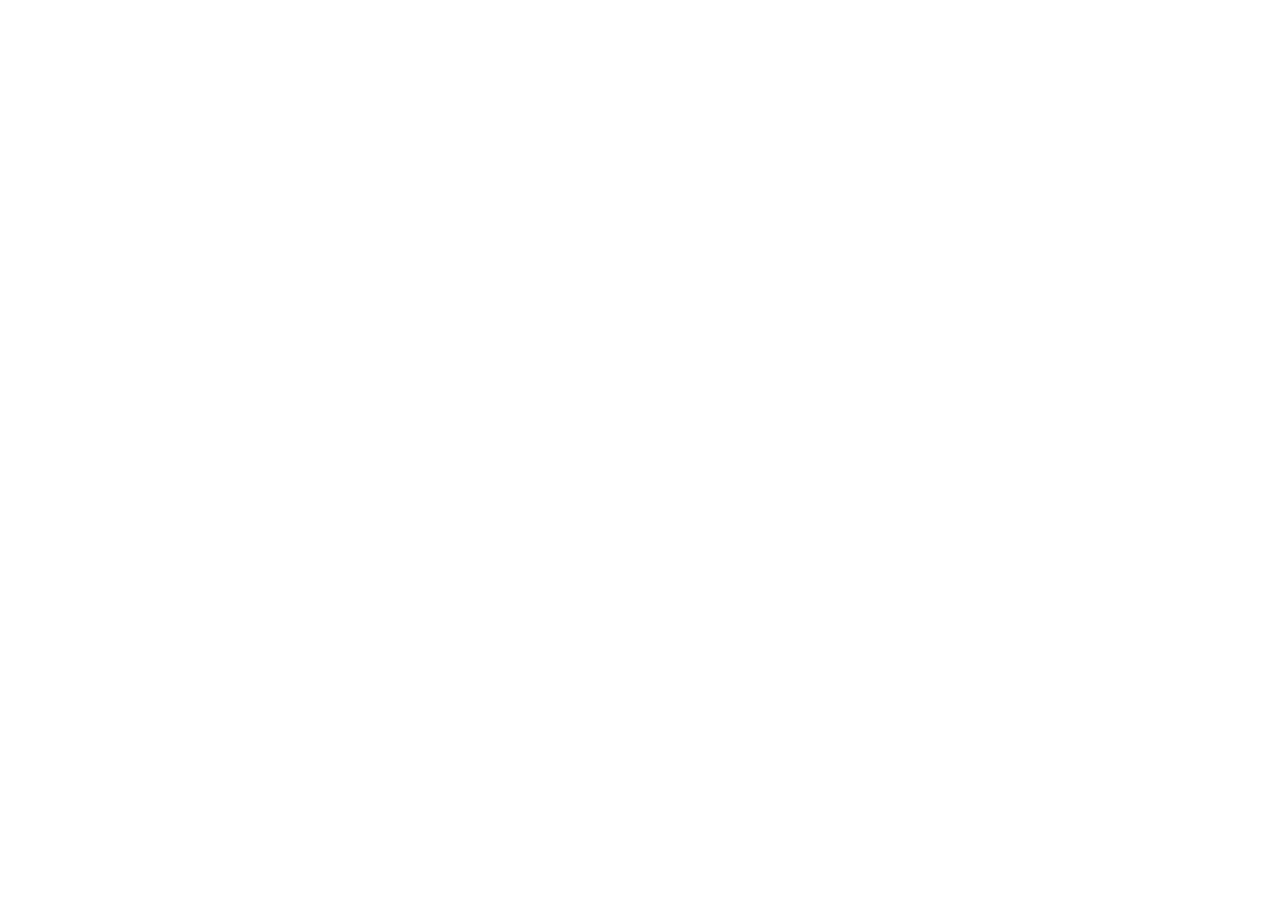
==== commit 9890625c: "nnew" ====
--- a/index.html
+++ b/index.html
@@ -6,15 +6,15 @@
     <meta name="viewport" content="width=device-width, initial-scale=1.0">
 
     <!-- ============================== SEO ============================== -->
-    <title>Elite Aroma's Café &amp; Restaurant in Kalyan West | Premium Dining</title>
+    <title>Elite Aroma’s Café &amp; Restaurant | Food, Coffee &amp; Dining Experience</title>
     <meta name="description"
-        content="Elite Aroma's Café &amp; Restaurant is a contemporary café &amp; restaurant in Khadakpada, Kalyan West. Tandoor, Chinese, Continental, Asian and Malwani seafood, with 25+ years of hospitality. Call 9819734999.">
-    <meta name="author" content="Elite Aroma's Café &amp; Restaurant">
+        content="Discover delicious food, coffee &amp; beverages, and a welcoming dining experience at Elite Aroma’s Café &amp; Restaurant in Khadakpada, Kalyan West. Serving Tandoor, Chinese, Continental &amp; Asian cuisine. Call 9819734999.">
+    <meta name="author" content="Elite Aroma’s Café &amp; Restaurant">
     <meta name="robots" content="index, follow, max-image-preview:large, max-snippet:-1">
     <meta name="theme-color" content="#0a0a0a">
     <link rel="canonical" href="https://aromahospitality.co.in/">
     <meta name="keywords"
-        content="Elite Aroma's Café &amp; Restaurant Kalyan West, café and restaurant near me Kalyan West, best café in Khadakpada, family restaurant Kalyan West, coffee and food Kalyan, Indian Chinese and Continental restaurant Maharashtra, fine dining Kalyan West, Devdas Shetty Elite Aromas">
+        content="Elite Aroma’s Café &amp; Restaurant Kalyan West, café and restaurant near me Kalyan West, best café in Khadakpada, family restaurant Kalyan West, coffee and food Kalyan, Indian Chinese and Continental restaurant Maharashtra, fine dining Kalyan West, Devdas Shetty Elite Aroma’s">
 
     <!-- Local business signals, kept in sync with the JSON-LD below -->
     <meta name="geo.region" content="IN-MH">
@@ -25,29 +25,29 @@
     <!-- =========================== Open Graph =========================== -->
     <meta property="og:type" content="restaurant">
     <meta property="og:url" content="https://aromahospitality.co.in/">
-    <meta property="og:title" content="Elite Aroma's Café &amp; Restaurant | Premium Dining in Kalyan West">
+    <meta property="og:title" content="Elite Aroma’s Café &amp; Restaurant | Food, Coffee &amp; Dining Experience">
     <meta property="og:description"
-        content="A contemporary café &amp; restaurant in Khadakpada, Kalyan West. Tandoor, Chinese, Continental, Asian and Malwani seafood, with 25+ years of hospitality excellence.">
+        content="Discover delicious food, refreshing beverages, and a welcoming dining experience at Elite Aroma’s Café &amp; Restaurant.">
     <meta property="og:image" content="https://aromahospitality.co.in/images/og-home.jpg">
     <meta property="og:image:width" content="1200">
     <meta property="og:image:height" content="630">
     <meta property="og:image:alt"
-        content="The dining room at Elite Aroma's Café &amp; Restaurant, Khadakpada, Kalyan West">
-    <meta property="og:site_name" content="Elite Aroma's Café &amp; Restaurant">
+        content="The dining room at Elite Aroma’s Café &amp; Restaurant, Khadakpada, Kalyan West">
+    <meta property="og:site_name" content="Elite Aroma’s Café &amp; Restaurant">
     <meta property="og:locale" content="en_IN">
 
     <!-- ========================= Twitter / X card ========================= -->
     <meta name="twitter:card" content="summary_large_image">
-    <meta name="twitter:title" content="Elite Aroma's Café &amp; Restaurant | Premium Dining in Kalyan West">
+    <meta name="twitter:title" content="Elite Aroma’s Café &amp; Restaurant | Food, Coffee &amp; Dining Experience">
     <meta name="twitter:description"
-        content="A contemporary café &amp; restaurant in Khadakpada, Kalyan West. Tandoor, Chinese, Continental, Asian and Malwani seafood, with 25+ years of hospitality excellence.">
+        content="Discover delicious food, refreshing beverages, and a welcoming dining experience at Elite Aroma’s Café &amp; Restaurant.">
     <meta name="twitter:image" content="https://aromahospitality.co.in/images/og-home.jpg">
     <meta name="twitter:image:alt"
-        content="The dining room at Elite Aroma's Café &amp; Restaurant, Khadakpada, Kalyan West">
+        content="The dining room at Elite Aroma’s Café &amp; Restaurant, Khadakpada, Kalyan West">
 
     <!-- ============================= Icons ============================= -->
     <link rel="icon" type="image/x-icon" href="images/favicon.ico">
-    <link rel="apple-touch-icon" href="images/logo.jpeg">
+    <link rel="apple-touch-icon" href="images/newlogo.png">
 
     <!-- ============================= Fonts ============================= -->
     <link rel="preconnect" href="https://fonts.googleapis.com">
@@ -67,7 +67,7 @@
     <link rel="preload" as="image" href="images/hero-image.jpeg" fetchpriority="high">
 
     <!-- Restaurant + WebSite + WebPage structured data -->
-    <script type="application/ld+json">{"@context":"https://schema.org","@graph":[{"@type":"WebSite","@id":"https://aromahospitality.co.in/#website","url":"https://aromahospitality.co.in/","name":"Elite Aroma's Café & Restaurant","description":"A contemporary café & restaurant in Khadakpada, Kalyan West serving Indian, Chinese, Continental, Asian and Malwani seafood, with 25+ years of hospitality behind every plate.","inLanguage":"en-IN","publisher":{"@id":"https://aromahospitality.co.in/#restaurant"},"contactPoint":[{"@type":"ContactPoint","contactType":"reservations","telephone":"+919819734999","areaServed":["IN-MH"],"availableLanguage":["en","mr"]}]},{"@type":"Restaurant","@id":"https://aromahospitality.co.in/#restaurant","name":"Elite Aroma's Café & Restaurant","alternateName":"Elite Aroma's Cafe","description":"A contemporary café & restaurant in Khadakpada, Kalyan West serving Indian, Chinese, Continental, Asian and Malwani seafood, with 25+ years of hospitality behind every plate.","url":"https://aromahospitality.co.in/","telephone":"+919819734999","logo":{"@type":"ImageObject","url":"https://aromahospitality.co.in/images/logo.jpeg","width":1254,"height":1254,"caption":"Elite Aroma's Café & Restaurant logo"},"image":["https://aromahospitality.co.in/images/hero-image.jpeg","https://aromahospitality.co.in/images/gallery/chicken-kala-masala-biryani-800.webp","https://aromahospitality.co.in/images/gallery/cafe-ambience-03-800.webp","https://aromahospitality.co.in/images/gallery/allahabadi-paneer-tikka-800.webp"],"address":{"@type":"PostalAddress","streetAddress":"Shop No. G6 (Ground Floor), Tulip Shopping Center, Building No. 2, Godrej Hill Road, Khadakpada","addressLocality":"Kalyan West","addressRegion":"Maharashtra","postalCode":"421301","addressCountry":"IN"},"geo":{"@type":"GeoCoordinates","latitude":"19.2485","longitude":"73.1386"},"hasMap":"https://www.google.com/maps/search/?api=1&query=Elite+Aroma+Caf%C3%A9+%26+Restaurant+Khadakpada+Kalyan+West","priceRange":"$$","currenciesAccepted":"INR","servesCuisine":["Indian","Chinese","Continental","Asian","Seafood","Fast Food"],"hasMenu":{"@type":"Menu","@id":"https://aromahospitality.co.in/#menu","name":"Elite Aroma's Café & Restaurant — Non-AC Menu","inLanguage":"en-IN","url":"https://aromahospitality.co.in/#menu"},"identifier":{"@type":"PropertyValue","name":"GSTIN","value":"27AYYPS1388K1ZA"},"founder":{"@type":"Person","name":"Mr. Devdas J. Shetty","jobTitle":"Founder & Director"},"slogan":"Where Great Food Meets Exceptional Hospitality","areaServed":[{"@type":"City","name":"Kalyan"},{"@type":"Place","name":"Kalyan West"},{"@type":"Place","name":"Khadakpada"},{"@type":"Place","name":"Thane"},{"@type":"State","name":"Maharashtra"}]},{"@type":"WebPage","@id":"https://aromahospitality.co.in/","url":"https://aromahospitality.co.in/","name":"Elite Aroma's Café & Restaurant | Café & Restaurant in Kalyan West","description":"A contemporary café & restaurant in Khadakpada, Kalyan West serving Indian, Chinese, Continental, Asian and Malwani seafood, with 25+ years of hospitality behind every plate.","inLanguage":"en-IN","isPartOf":{"@id":"https://aromahospitality.co.in/#website"},"about":{"@id":"https://aromahospitality.co.in/#restaurant"},"primaryImageOfPage":{"@type":"ImageObject","@id":"https://aromahospitality.co.in/#og-home.jpg-primary","url":"https://aromahospitality.co.in/images/og-home.jpg","contentUrl":"https://aromahospitality.co.in/images/og-home.jpg","width":1200,"height":630,"caption":"Elite Aroma's Café & Restaurant dining room in Khadakpada, Kalyan West"}}]}</script>
+    <script type="application/ld+json">{"@context":"https://schema.org","@graph":[{"@type":"WebSite","@id":"https://aromahospitality.co.in/#website","url":"https://aromahospitality.co.in/","name":"Elite Aroma’s Café & Restaurant","description":"A contemporary café & restaurant in Khadakpada, Kalyan West serving Indian, Chinese, Continental, Asian and Malwani seafood, with 25+ years of hospitality behind every plate.","inLanguage":"en-IN","publisher":{"@id":"https://aromahospitality.co.in/#restaurant"},"contactPoint":[{"@type":"ContactPoint","contactType":"reservations","telephone":"+919819734999","areaServed":["IN-MH"],"availableLanguage":["en","mr"]}]},{"@type":"Restaurant","@id":"https://aromahospitality.co.in/#restaurant","name":"Elite Aroma’s Café & Restaurant","alternateName":"Elite Aroma’s Café & Restaurant","description":"A contemporary café & restaurant in Khadakpada, Kalyan West serving Indian, Chinese, Continental, Asian and Malwani seafood, with 25+ years of hospitality behind every plate.","url":"https://aromahospitality.co.in/","telephone":"+919819734999","logo":{"@type":"ImageObject","url":"https://aromahospitality.co.in/images/newlogo.png","width":1254,"height":1254,"caption":"Elite Aroma’s Café & Restaurant logo"},"image":["https://aromahospitality.co.in/images/hero-image.jpeg","https://aromahospitality.co.in/images/gallery/chicken-kala-masala-biryani-800.webp","https://aromahospitality.co.in/images/gallery/cafe-ambience-03-800.webp","https://aromahospitality.co.in/images/gallery/allahabadi-paneer-tikka-800.webp"],"address":{"@type":"PostalAddress","streetAddress":"Shop No. G6 (Ground Floor), Tulip Shopping Center, Building No. 2, Godrej Hill Road, Khadakpada","addressLocality":"Kalyan West","addressRegion":"Maharashtra","postalCode":"421301","addressCountry":"IN"},"geo":{"@type":"GeoCoordinates","latitude":"19.2485","longitude":"73.1386"},"hasMap":"https://www.google.com/maps/search/?api=1&query=Elite+Aroma+Caf%C3%A9+%26+Restaurant+Khadakpada+Kalyan+West","priceRange":"$$","currenciesAccepted":"INR","servesCuisine":["Indian","Chinese","Continental","Asian","Seafood","Fast Food"],"hasMenu":{"@type":"Menu","@id":"https://aromahospitality.co.in/#menu","name":"Elite Aroma’s Café & Restaurant — Non-AC Menu","inLanguage":"en-IN","url":"https://aromahospitality.co.in/#menu"},"identifier":{"@type":"PropertyValue","name":"GSTIN","value":"27AYYPS1388K1ZA"},"founder":{"@type":"Person","name":"Mr. Devdas J. Shetty","jobTitle":"Founder & Director"},"slogan":"Where Great Food Meets Exceptional Hospitality","areaServed":[{"@type":"City","name":"Kalyan"},{"@type":"Place","name":"Kalyan West"},{"@type":"Place","name":"Khadakpada"},{"@type":"Place","name":"Thane"},{"@type":"State","name":"Maharashtra"}]},{"@type":"WebPage","@id":"https://aromahospitality.co.in/","url":"https://aromahospitality.co.in/","name":"Elite Aroma’s Café & Restaurant | Food, Coffee & Dining Experience","description":"A contemporary café & restaurant in Khadakpada, Kalyan West serving Indian, Chinese, Continental, Asian and Malwani seafood, with 25+ years of hospitality behind every plate.","inLanguage":"en-IN","isPartOf":{"@id":"https://aromahospitality.co.in/#website"},"about":{"@id":"https://aromahospitality.co.in/#restaurant"},"primaryImageOfPage":{"@type":"ImageObject","@id":"https://aromahospitality.co.in/#og-home.jpg-primary","url":"https://aromahospitality.co.in/images/og-home.jpg","contentUrl":"https://aromahospitality.co.in/images/og-home.jpg","width":1200,"height":630,"caption":"Elite Aroma’s Café & Restaurant dining room in Khadakpada, Kalyan West"}}]}<script>
 
     <!-- Shared design system: also used by /gallery so the two pages stay in sync -->
     <link rel="stylesheet" href="css/site.css">
@@ -83,7 +83,7 @@
          OPENING ANIMATION
          ===================================================================== -->
     <div class="opening-overlay" id="openingOverlay" aria-hidden="true">
-        <img src="images/logo.jpeg" alt="" class="opening-logo">
+        <img src="images/newlogo.png" alt="" class="opening-logo">
         <div class="opening-line"></div>
         <div class="opening-text">Café &amp; Restaurant</div>
     </div>
@@ -94,8 +94,8 @@
     <div class="welcome-overlay" id="welcomeOverlay" role="dialog" aria-modal="true" aria-label="Welcome popup">
         <div class="welcome-popup">
             <button class="welcome-close" id="welcomeClose" aria-label="Close welcome popup">&times;</button>
-            <img src="images/logo.jpeg" alt="Elite Aroma's Café & Restaurant logo" class="welcome-logo">
-            <h2 class="welcome-title">Welcome to <span>Elite Aroma's</span> Café &amp; Restaurant</h2>
+            <img src="images/newlogo.png" alt="Elite Aroma’s Café & Restaurant logo" class="welcome-logo">
+            <h2 class="welcome-title">Welcome to <span>Elite Aroma’s</span> Café &amp; Restaurant</h2>
             <p class="welcome-desc">A contemporary dining experience built around exceptional food, warm hospitality and
                 timeless quality.</p>
             <div class="welcome-badges">
@@ -111,8 +111,8 @@
          ===================================================================== -->
     <header class="site-header" id="siteHeader">
         <div class="header-inner">
-            <a href="index.html" class="header-logo" aria-label="Elite Aroma's Café & Restaurant — Home">
-                <img src="images/logo.jpeg" alt="Elite Aroma's Café & Restaurant logo" width="1254" height="1254">
+            <a href="index.html" class="header-logo" aria-label="Elite Aroma’s Café & Restaurant — Home">
+                <img src="images/newlogo.png" alt="Elite Aroma’s Café & Restaurant logo" width="1254" height="1254">
             </a>
             <nav class="header-nav" aria-label="Main navigation">
                 <a href="#home">Home</a>
@@ -122,7 +122,7 @@
                 <a href="gallery.html">Gallery</a>
                 <a href="#contact">Contact</a>
             </nav>
-            <a href="https://wa.me/919819734999?text=Hello%20Elite%20Aroma%27s%20Caf%C3%A9%20%26%20Restaurant%2C%20I%20would%20like%20to%20know%20more%20about%20your%20menu."
+            <a href="https://wa.me/919819734999?text=Hello%20Elite%20Aroma%E2%80%99s%20Caf%C3%A9%20%26%20Restaurant%2C%20I%20would%20like%20to%20know%20more%20about%20your%20menu."
                 class="header-wa" target="_blank" rel="noopener noreferrer" aria-label="Chat on WhatsApp">
                 <svg viewBox="0 0 32 32" fill="currentColor">
                     <path
@@ -144,7 +144,7 @@
         <a href="#menu">Menu</a>
         <a href="gallery.html">Gallery</a>
         <a href="#contact">Contact</a>
-        <a href="https://wa.me/919819734999?text=Hello%20Elite%20Aroma%27s%20Caf%C3%A9%20%26%20Restaurant%2C%20I%20would%20like%20to%20know%20more%20about%20your%20menu."
+        <a href="https://wa.me/919819734999?text=Hello%20Elite%20Aroma%E2%80%99s%20Caf%C3%A9%20%26%20Restaurant%2C%20I%20would%20like%20to%20know%20more%20about%20your%20menu."
             target="_blank" rel="noopener noreferrer" style="color: var(--whatsapp);">WhatsApp</a>
     </div>
 
@@ -153,19 +153,19 @@
          ===================================================================== -->
     <section class="hero" id="home">
         <div class="hero-bg">
-            <img src="images/hero-image.jpeg" alt="Elite Aroma's Café & Restaurant interior" width="1400" height="900"
+            <img src="images/hero-image.jpeg" alt="Elite Aroma’s Café & Restaurant interior" width="1400" height="900"
                 loading="eager">
         </div>
         <div class="hero-content">
             <p class="hero-eyebrow reveal">Welcome to</p>
             <h1 class="hero-title reveal">
-                Elite Aroma's
+                Elite Aroma’s
                 <span class="hero-title-accent">Café &amp; Restaurant</span>
             </h1>
             <p class="hero-subtitle reveal">Where Great Food Meets Exceptional Hospitality</p>
             <div class="hero-buttons reveal">
                 <a href="#menu" class="btn-primary">Explore Menu</a>
-                <a href="https://wa.me/919819734999?text=Hello%20Elite%20Aroma%27s%20Caf%C3%A9%20%26%20Restaurant%2C%20I%20would%20like%20to%20know%20more%20about%20your%20menu."
+                <a href="https://wa.me/919819734999?text=Hello%20Elite%20Aroma%E2%80%99s%20Caf%C3%A9%20%26%20Restaurant%2C%20I%20would%20like%20to%20know%20more%20about%20your%20menu."
                     class="btn-whatsapp" target="_blank" rel="noopener noreferrer">
                     <svg viewBox="0 0 32 32" fill="currentColor">
                         <path
@@ -191,7 +191,7 @@
             <div class="about-grid">
                 <div class="about-image reveal">
                     <img src="images/founder.jpeg"
-                        alt="Mr. Devdas J. Shetty — Founder & Director of Elite Aroma's Café & Restaurant" width="1024"
+                        alt="Mr. Devdas J. Shetty — Founder &amp; Director of Elite Aroma’s Café &amp; Restaurant" width="1024"
                         height="1024" loading="lazy">
                 </div>
                 <div class="about-content reveal">
@@ -206,12 +206,12 @@
                     <p class="about-text">
                         As a seasoned entrepreneur and business leader, Mr. Devdas J. Shetty has successfully
                         established and managed multiple ventures across food &amp; catering, hospitality management and
-                        business development. His vision for Elite Aroma's Café &amp; Restaurant was born from a deep desire
+                        business development. His vision for Elite Aroma’s Café &amp; Restaurant was born from a deep desire
                         to create a space where every guest feels valued, every meal tells a story and every visit
                         becomes a cherished memory.
                     </p>
                     <p class="about-text">
-                        Under his leadership, Elite Aroma's represents the culmination of decades of expertise,
+                        Under his leadership, Elite Aroma’s represents the culmination of decades of expertise,
                         combining traditional Indian warmth with contemporary culinary excellence. His philosophy is
                         simple yet powerful: quality ingredients, skilled craftsmanship and genuine hospitality create
                         unforgettable experiences.
@@ -250,7 +250,7 @@
                 <h2 class="section-title">A Taste of <span>Everything</span></h2>
                 <div class="section-divider"></div>
                 <p class="section-subtitle">From soulful Indian classics to vibrant Asian flavours, every plate at
-                    Elite Aroma's is crafted to delight. Here's a glimpse of what awaits.</p>
+                    Elite Aroma’s is crafted to delight. Here's a glimpse of what awaits.</p>
             </div>
             <div class="preview-grid" id="previewGrid">
                 <!-- Preview category cards rendered by JavaScript -->
@@ -371,7 +371,7 @@
             </div>
             <div class="contact-grid">
                 <div class="contact-info-card reveal">
-                    <h3 class="contact-brand"><span>Elite Aroma's</span> Café &amp; Restaurant</h3>
+                    <h3 class="contact-brand"><span>Elite Aroma’s</span> Café &amp; Restaurant</h3>
 
                     <div class="contact-detail">
                         <svg class="contact-icon" viewBox="0 0 24 24" fill="none" stroke="currentColor" stroke-width="2"
@@ -420,7 +420,7 @@
                             </svg>
                             Call Now
                         </a>
-                        <a href="https://wa.me/919819734999?text=Hello%20Elite%20Aroma%27s%20Caf%C3%A9%20%26%20Restaurant%2C%20I%20would%20like%20to%20know%20more%20about%20your%20menu."
+                        <a href="https://wa.me/919819734999?text=Hello%20Elite%20Aroma%E2%80%99s%20Caf%C3%A9%20%26%20Restaurant%2C%20I%20would%20like%20to%20know%20more%20about%20your%20menu."
                             class="btn-whatsapp btn-small" target="_blank" rel="noopener noreferrer">
                             <svg viewBox="0 0 32 32" fill="currentColor">
                                 <path
@@ -439,7 +439,7 @@
                     <iframe
                         src="https://www.google.com/maps/embed?pb=!1m18!1m12!1m3!1d3767.5!2d73.1386!3d19.2485!2m3!1f0!2f0!3f0!3m2!1i1024!2i768!4f13.1!3m3!1m2!1s0x0%3A0x0!2zMTnCsDE0JzU0LjYiTiA3M8KwMDgnMTkuMCJF!5e0!3m2!1sen!2sin!4v1700000000000!5m2!1sen!2sin"
                         allowfullscreen="" loading="lazy" referrerpolicy="no-referrer-when-downgrade"
-                        title="Elite Aroma's Café & Restaurant location on Google Maps"></iframe>
+                        title="Elite Aroma’s Café & Restaurant location on Google Maps"></iframe>
                     <div class="contact-map-buttons">
                         <a href="https://www.google.com/maps/search/?api=1&query=Elite+Aroma+Caf%C3%A9+%26+Restaurant+Khadakpada+Kalyan+West"
                             class="btn-primary btn-small" target="_blank" rel="noopener noreferrer">Get Directions</a>
@@ -459,7 +459,7 @@
         <div class="container">
             <div class="footer-grid">
                 <div>
-                    <p class="footer-brand-name"><span>Elite Aroma's</span> Café &amp; Restaurant</p>
+                    <p class="footer-brand-name"><span>Elite Aroma’s</span> Café &amp; Restaurant</p>
                     <p class="footer-brand-desc">A contemporary dining experience built around exceptional food, warm
                         hospitality and timeless quality. 25+ Years of Hospitality Excellence.</p>
                 </div>
@@ -478,7 +478,7 @@
                 <div>
                     <h4 class="footer-heading">Connect</h4>
                     <ul class="footer-links">
-                        <li><a href="https://wa.me/919819734999?text=Hello%20Elite%20Aroma%27s%20Caf%C3%A9%20%26%20Restaurant%2C%20I%20would%20like%20to%20know%20more%20about%20your%20menu."
+                        <li><a href="https://wa.me/919819734999?text=Hello%20Elite%20Aroma%E2%80%99s%20Caf%C3%A9%20%26%20Restaurant%2C%20I%20would%20like%20to%20know%20more%20about%20your%20menu."
                                 target="_blank" rel="noopener noreferrer">WhatsApp</a></li>
                         <li><a href="https://www.google.com/maps/search/?api=1&query=Elite+Aroma+Caf%C3%A9+%26+Restaurant+Khadakpada+Kalyan+West"
                                 target="_blank" rel="noopener noreferrer">Google Maps</a></li>
@@ -511,7 +511,7 @@
                 </div>
             </div>
             <div class="footer-bottom">
-                <p class="footer-copy">&copy; 2026 <strong>Elite Aroma's Café &amp; Restaurant</strong>. All Rights
+                <p class="footer-copy">&copy; 2026 <strong>Elite Aroma’s Café &amp; Restaurant</strong>. All Rights
                     Reserved.</p>
                 <p class="footer-credit">Designed &amp; Developed by <a href="https://startechno.co.in/home/"
                         target="_blank" rel="noopener noreferrer">Star Techno</a></p>
@@ -522,7 +522,7 @@
     <!-- =====================================================================
          FLOATING WHATSAPP BUTTON
          ===================================================================== -->
-    <a href="https://wa.me/919819734999?text=Hello%20Elite%20Aroma%27s%20Caf%C3%A9%20%26%20Restaurant%2C%20I%20would%20like%20to%20know%20more%20about%20your%20menu."
+    <a href="https://wa.me/919819734999?text=Hello%20Elite%20Aroma%E2%80%99s%20Caf%C3%A9%20%26%20Restaurant%2C%20I%20would%20like%20to%20know%20more%20about%20your%20menu."
         class="wa-float" id="waFloat" target="_blank" rel="noopener noreferrer" aria-label="Chat with us on WhatsApp">
         <svg viewBox="0 0 32 32">
             <path
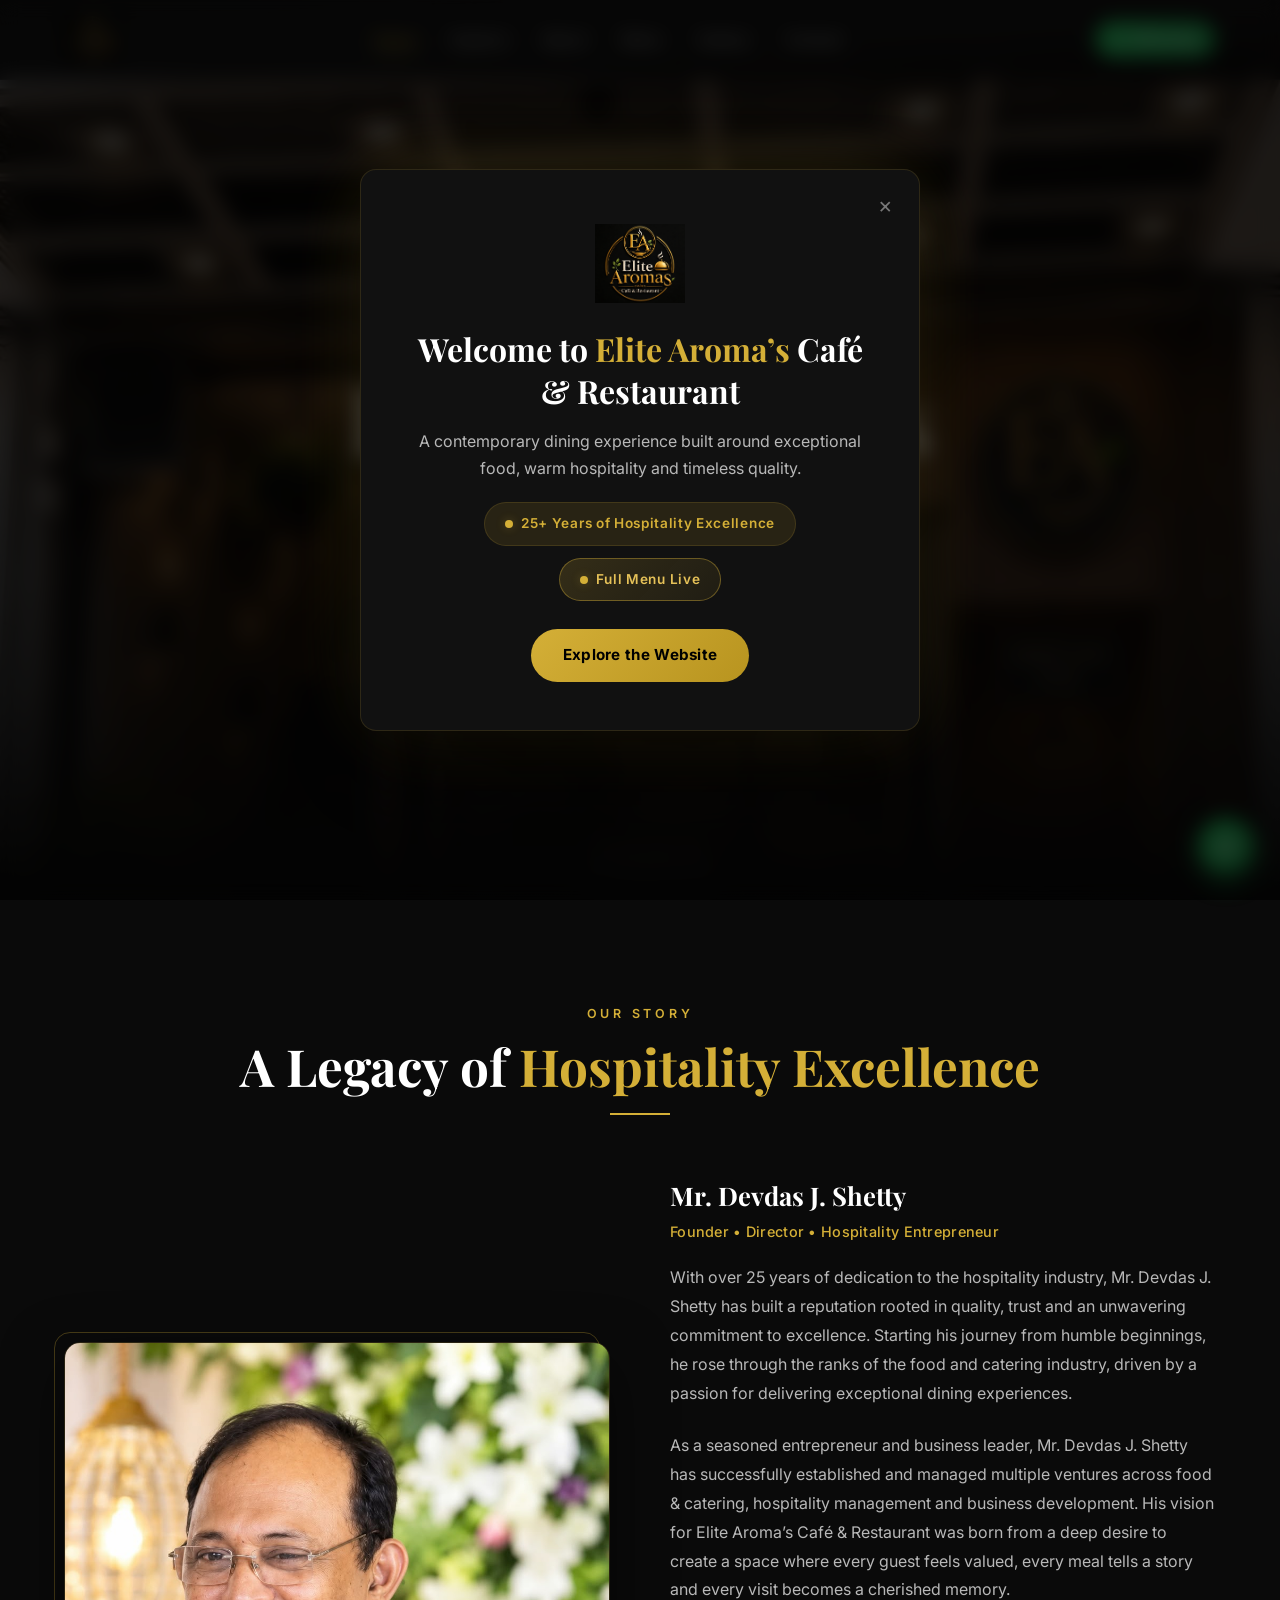
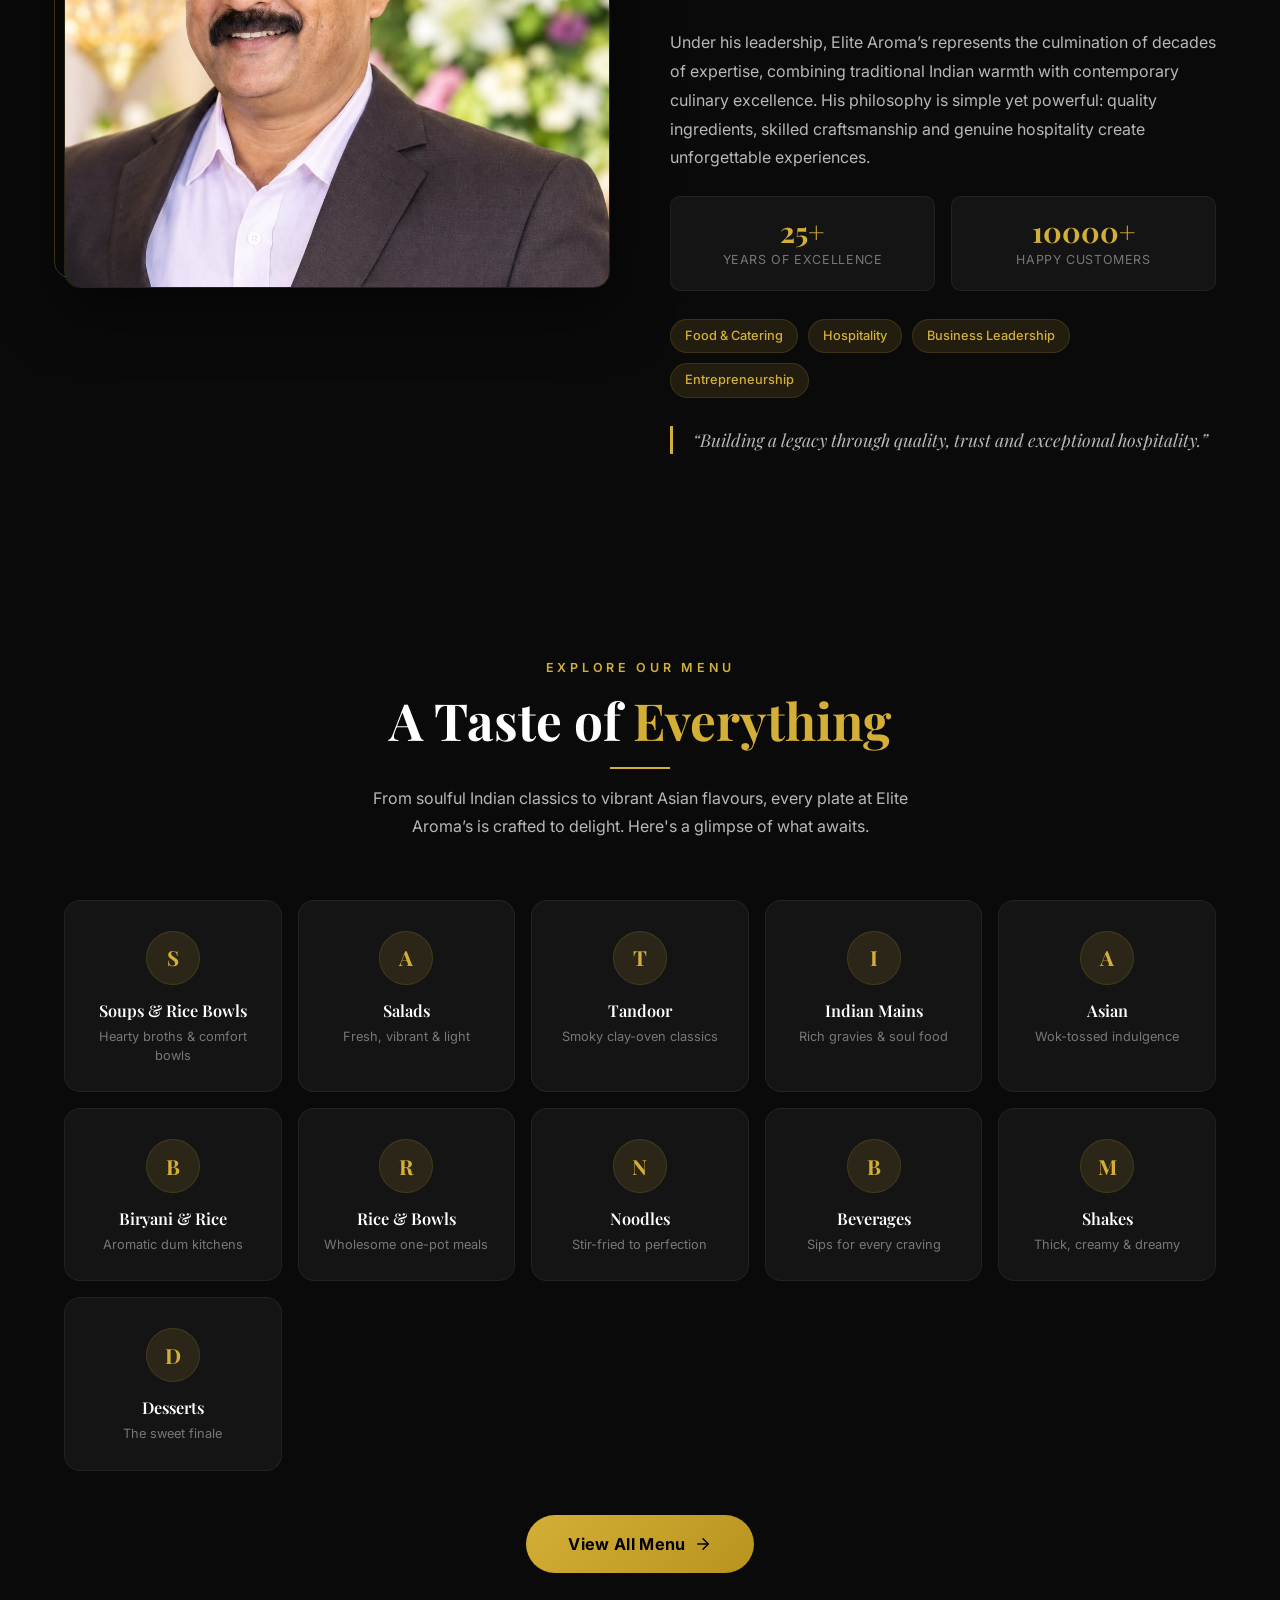
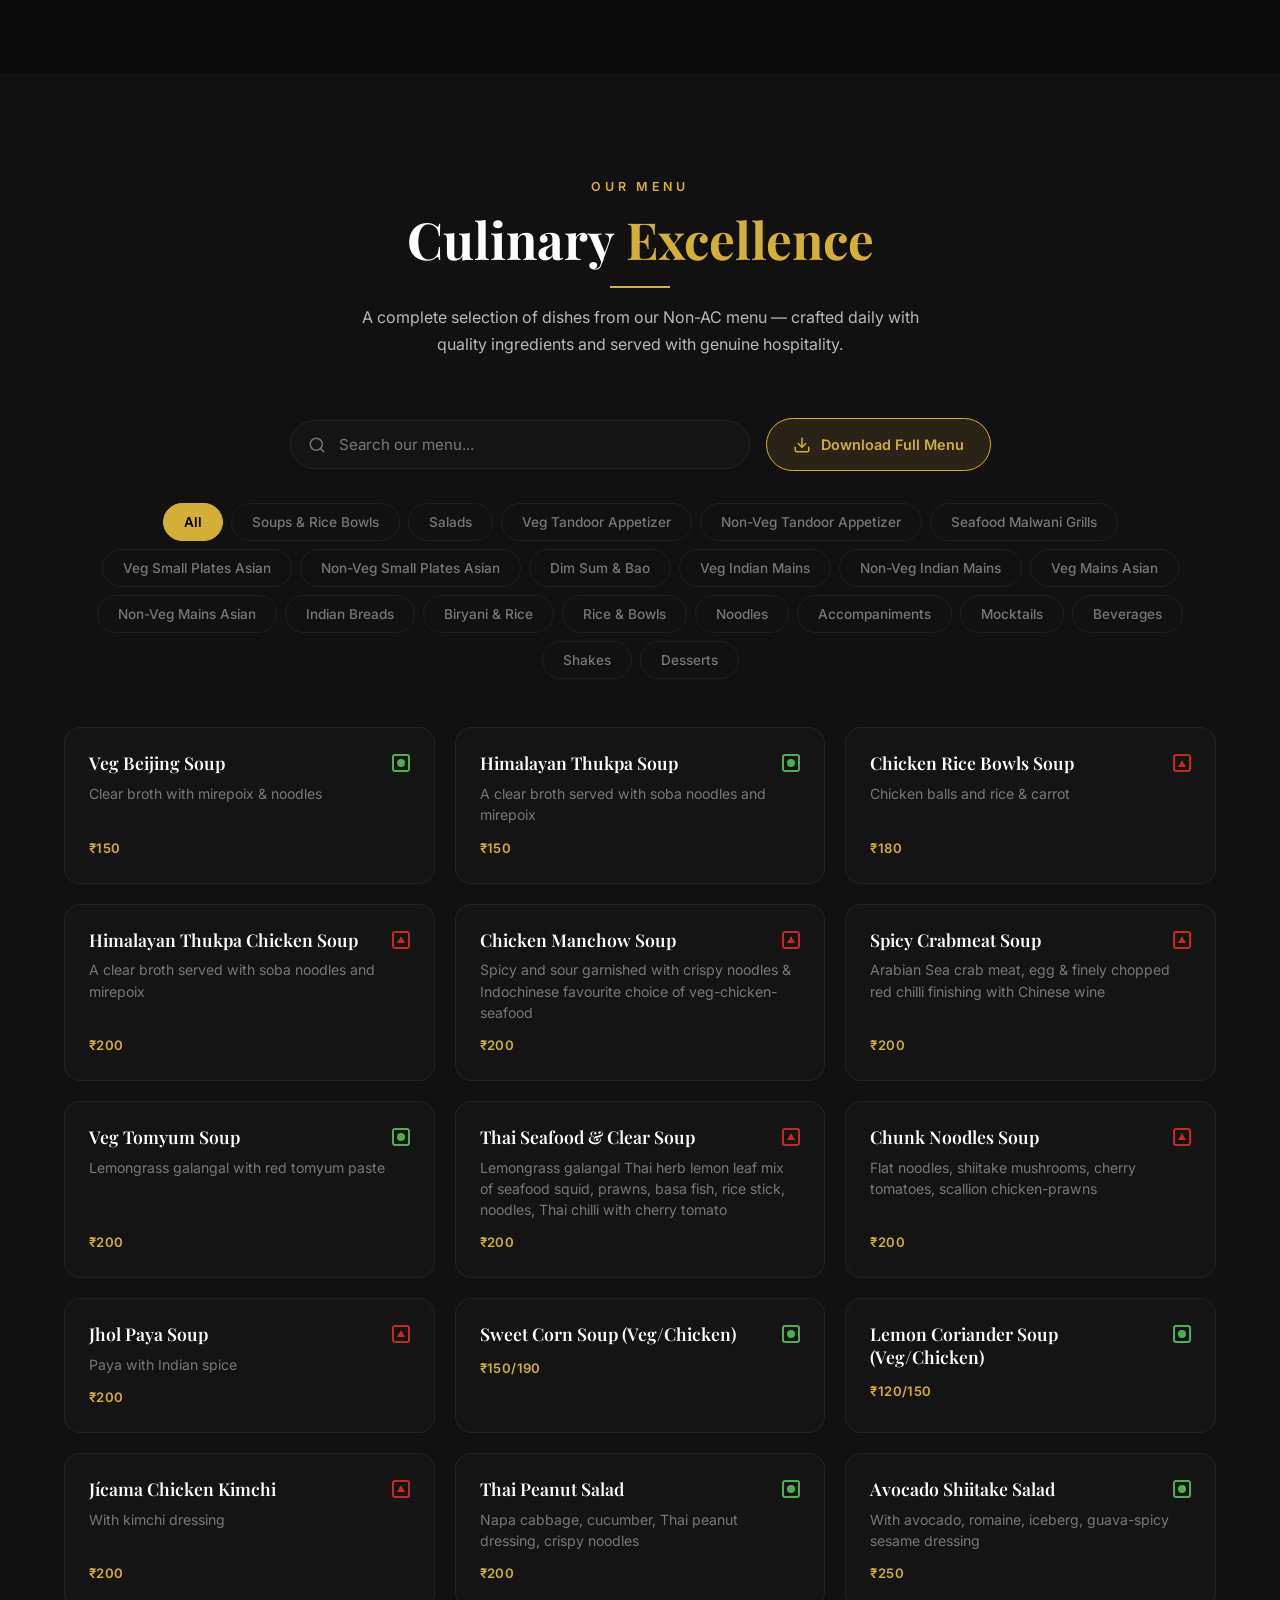
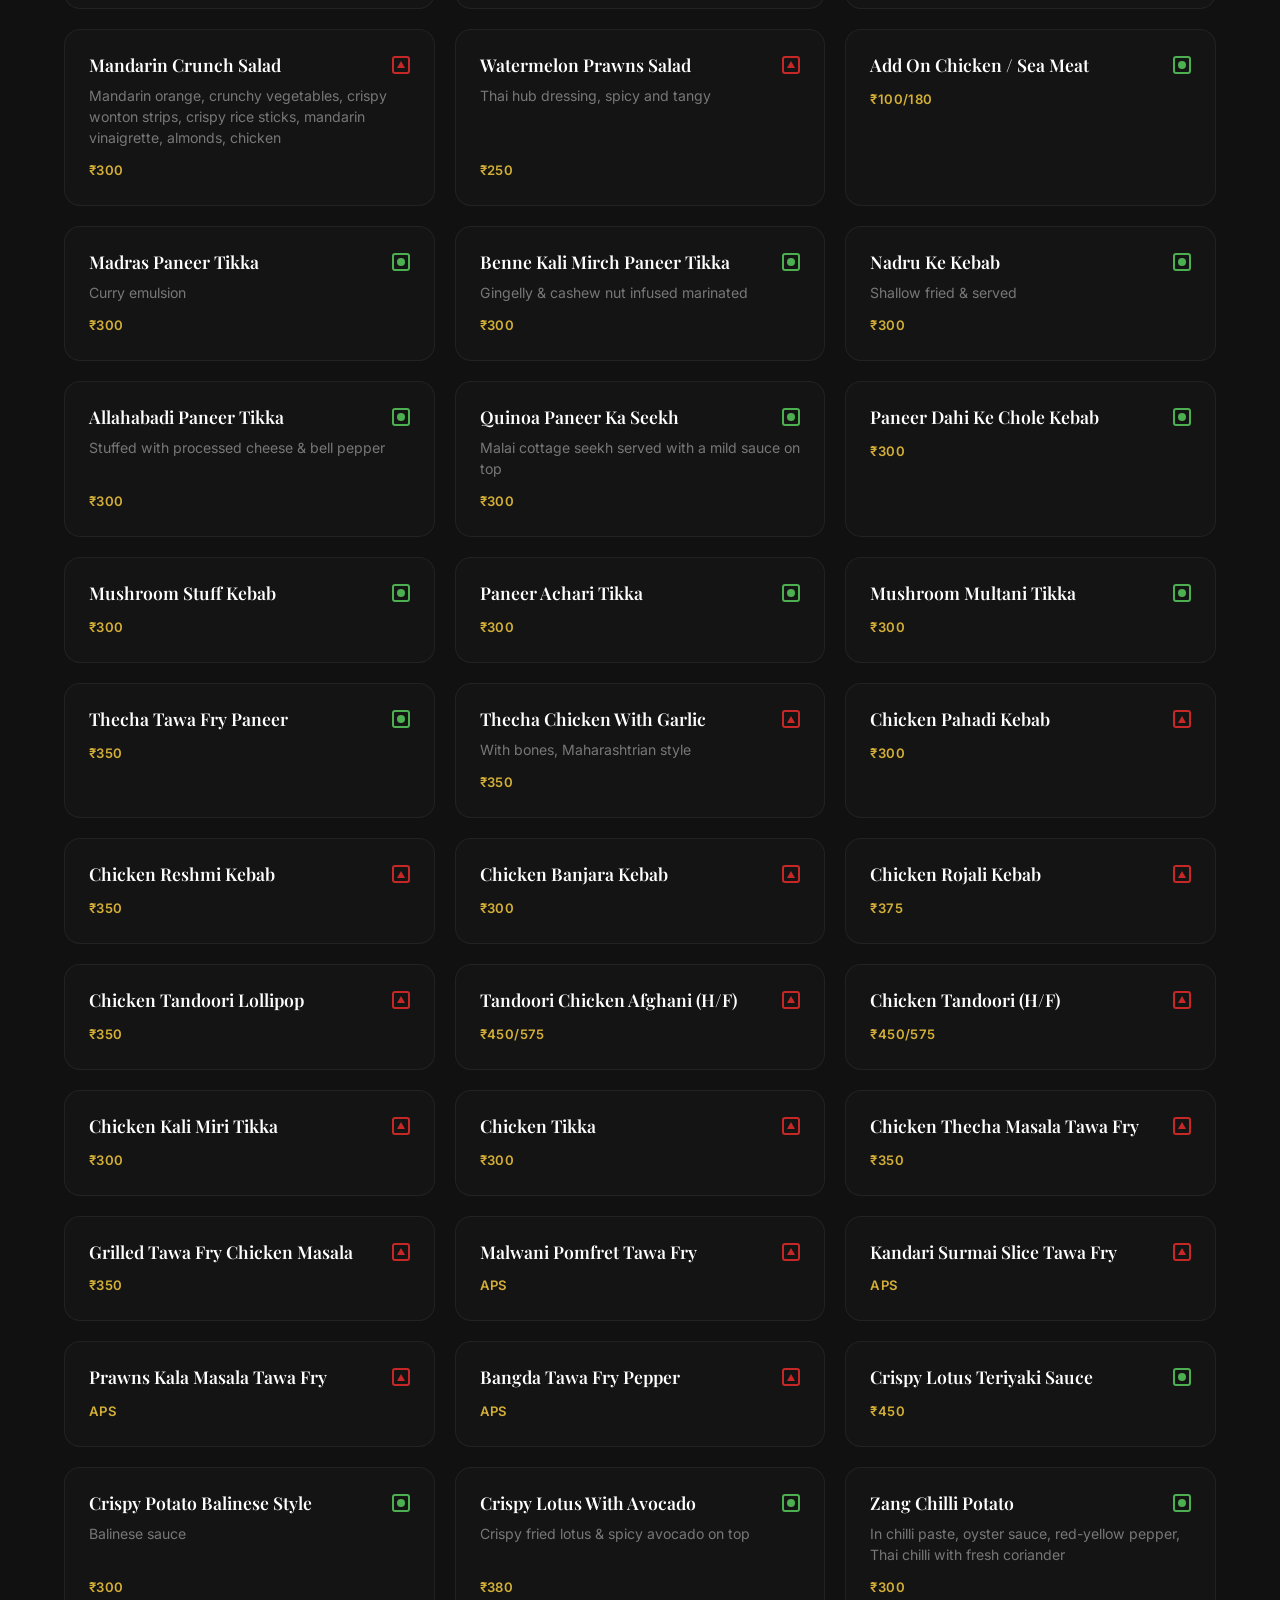
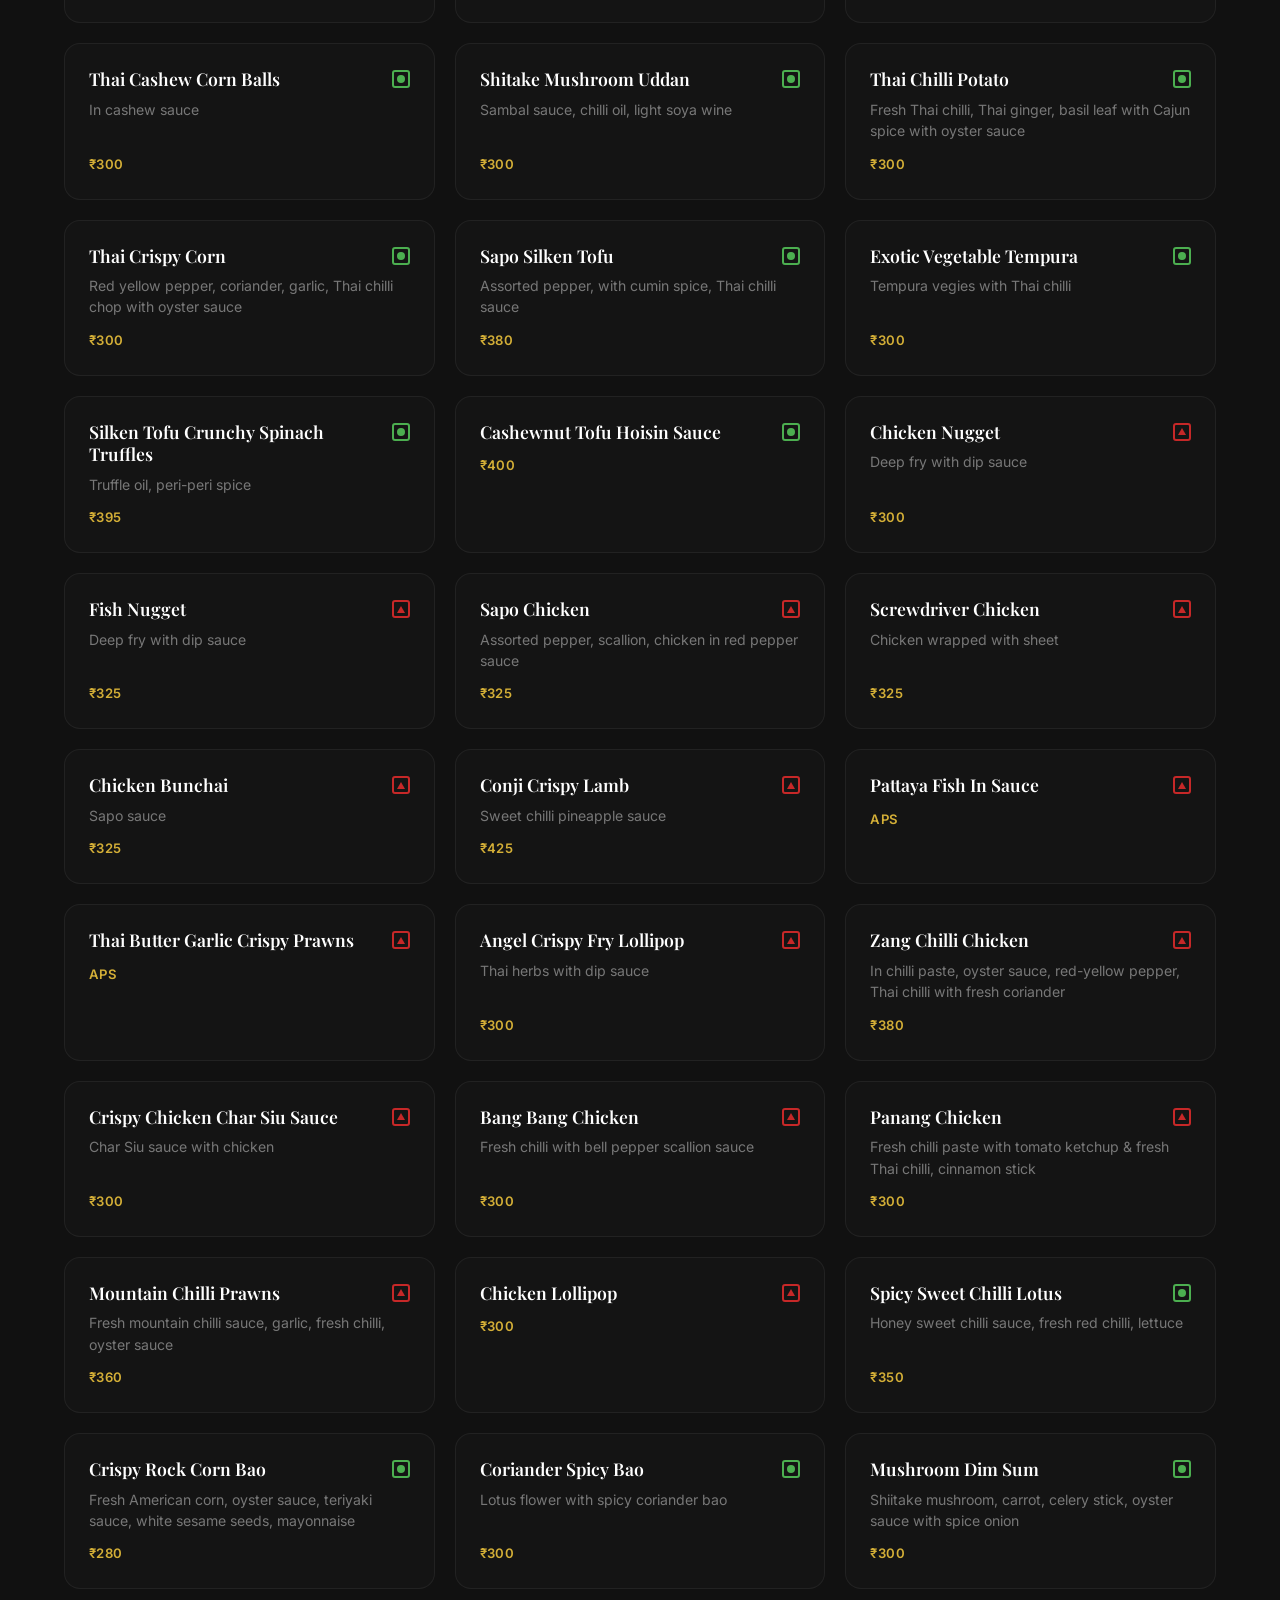
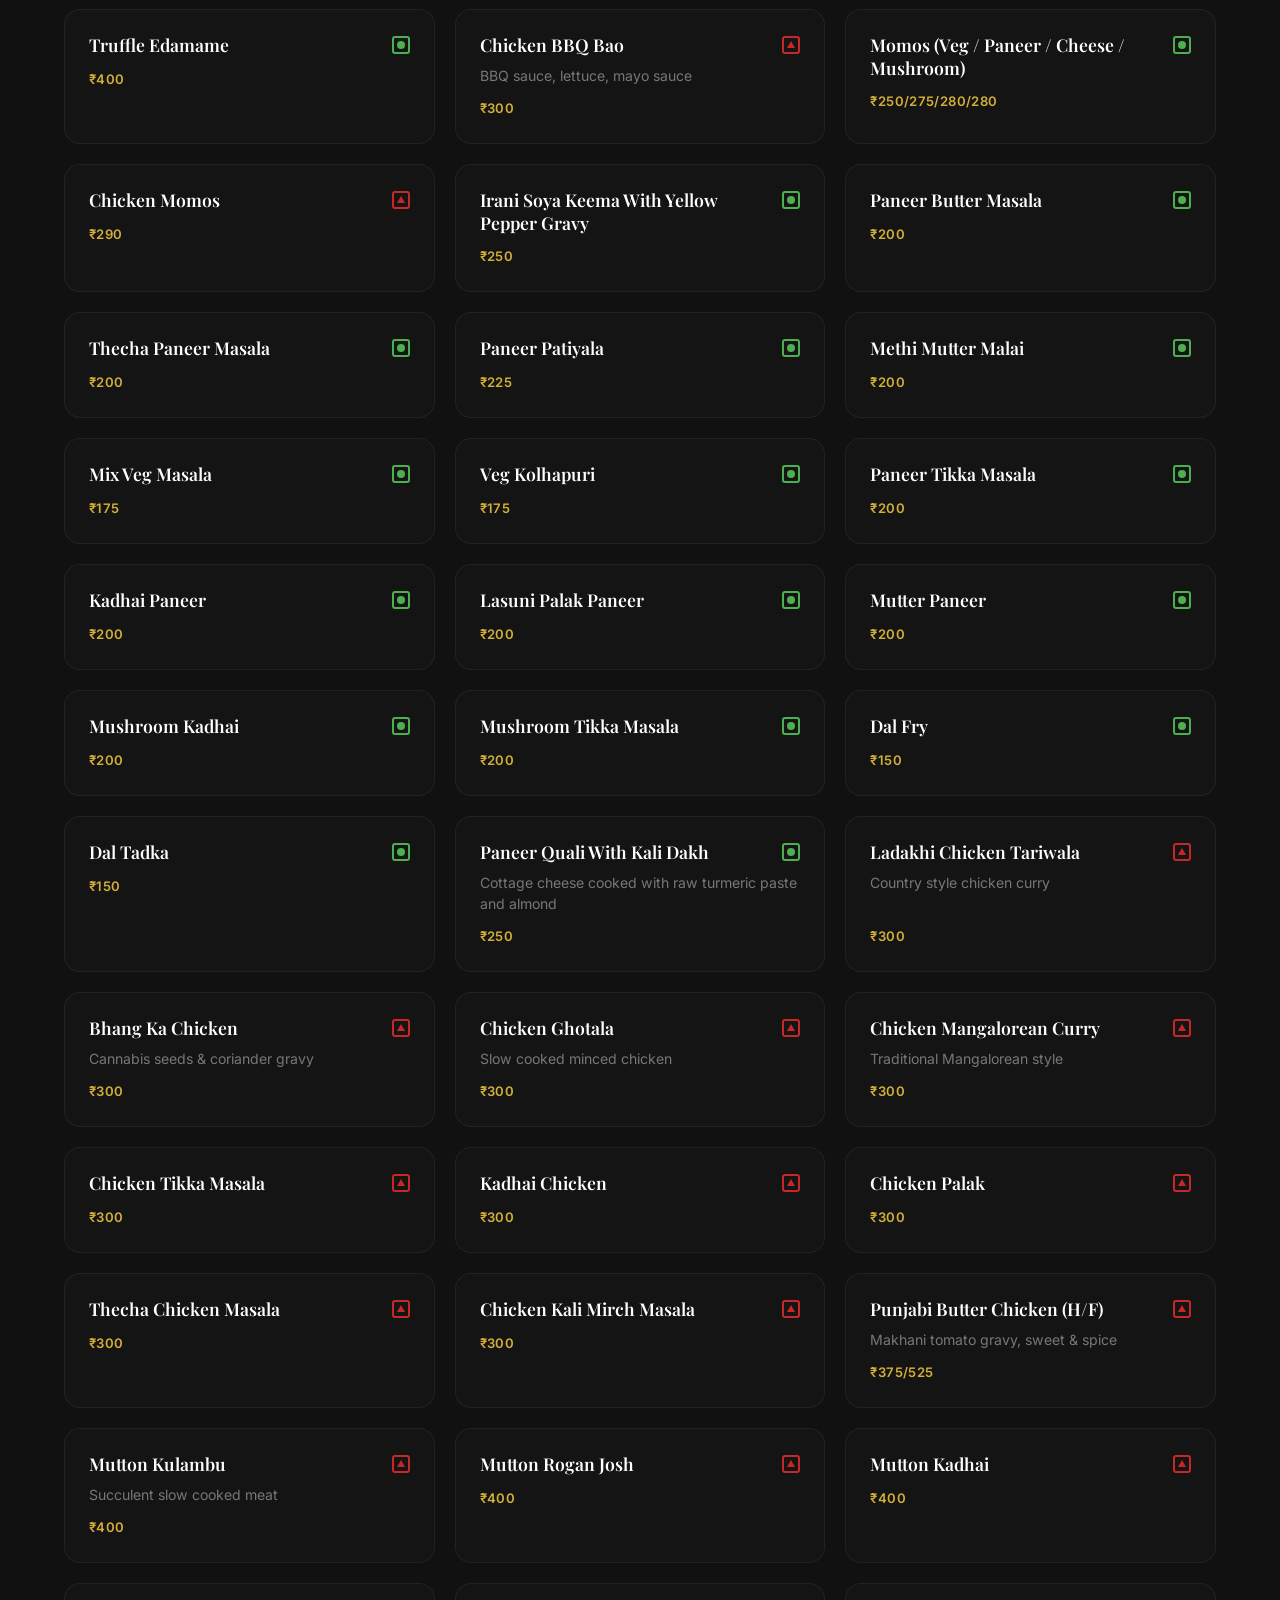
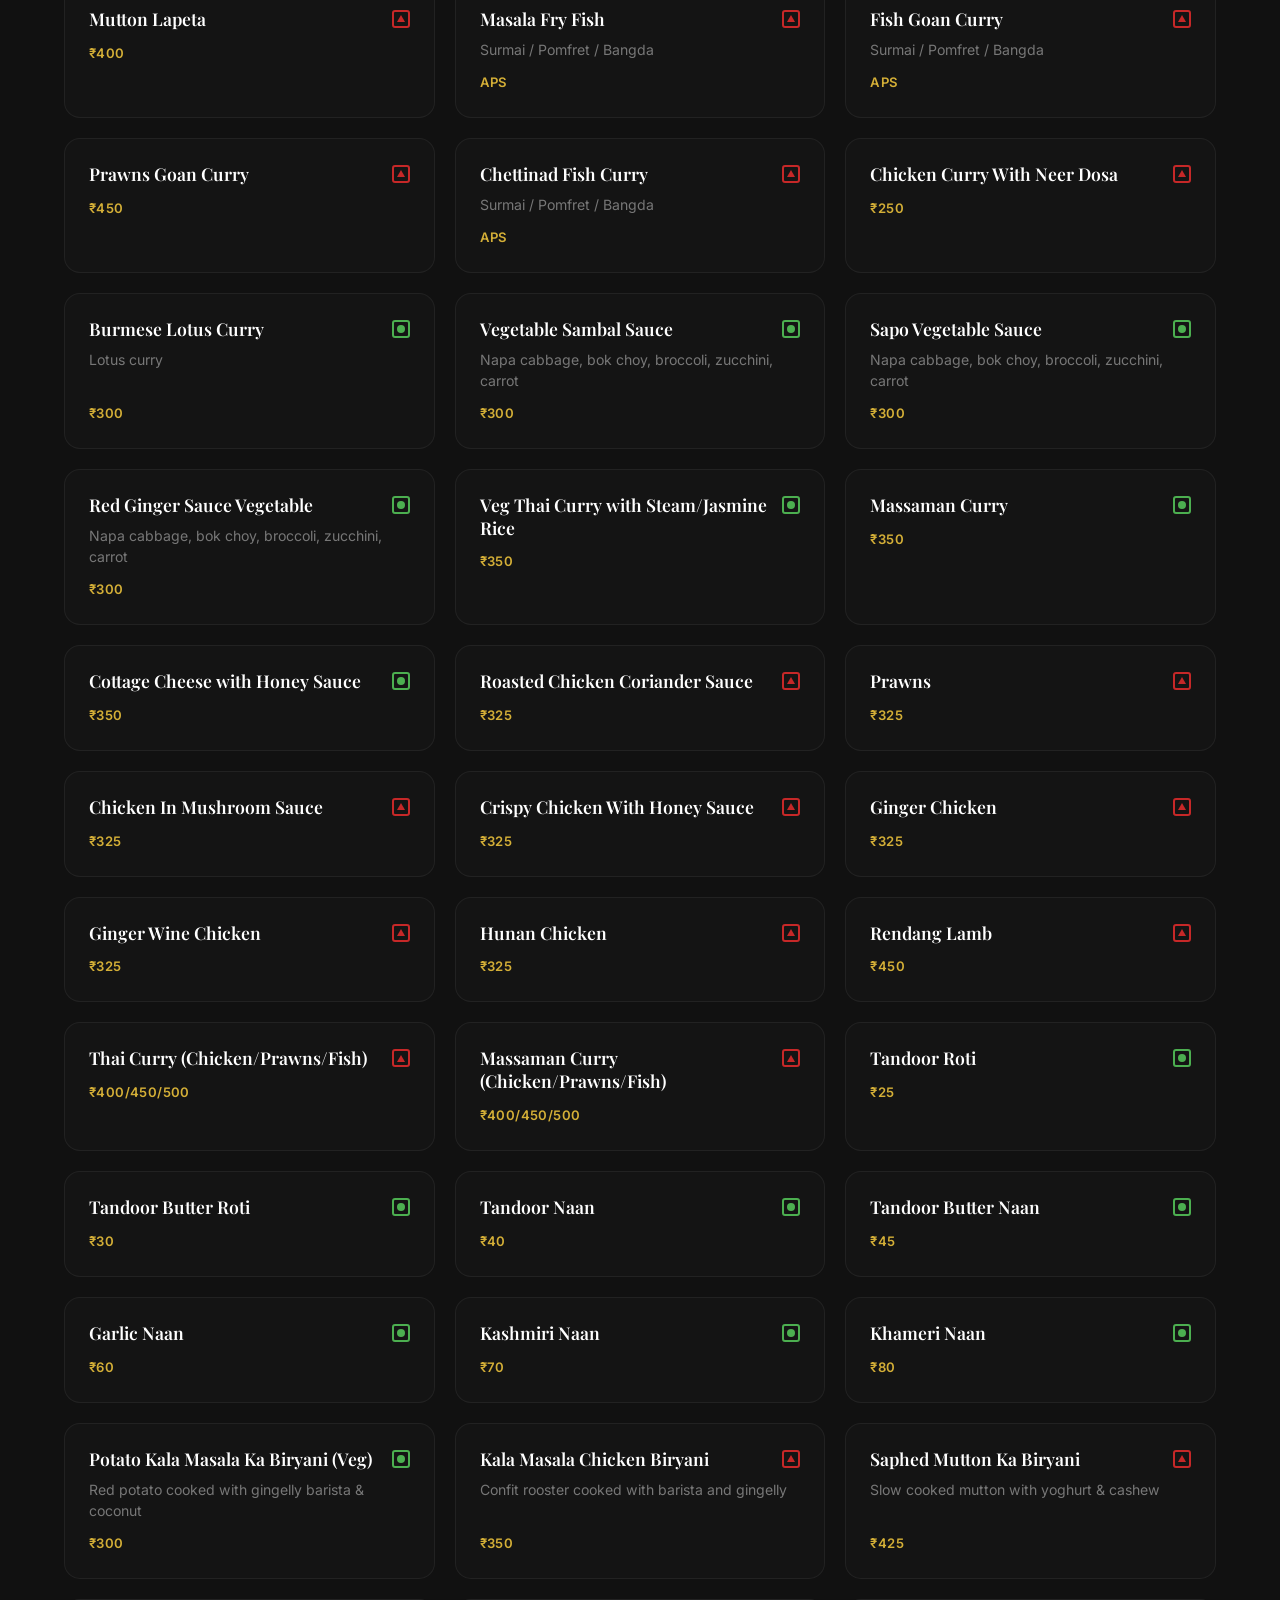
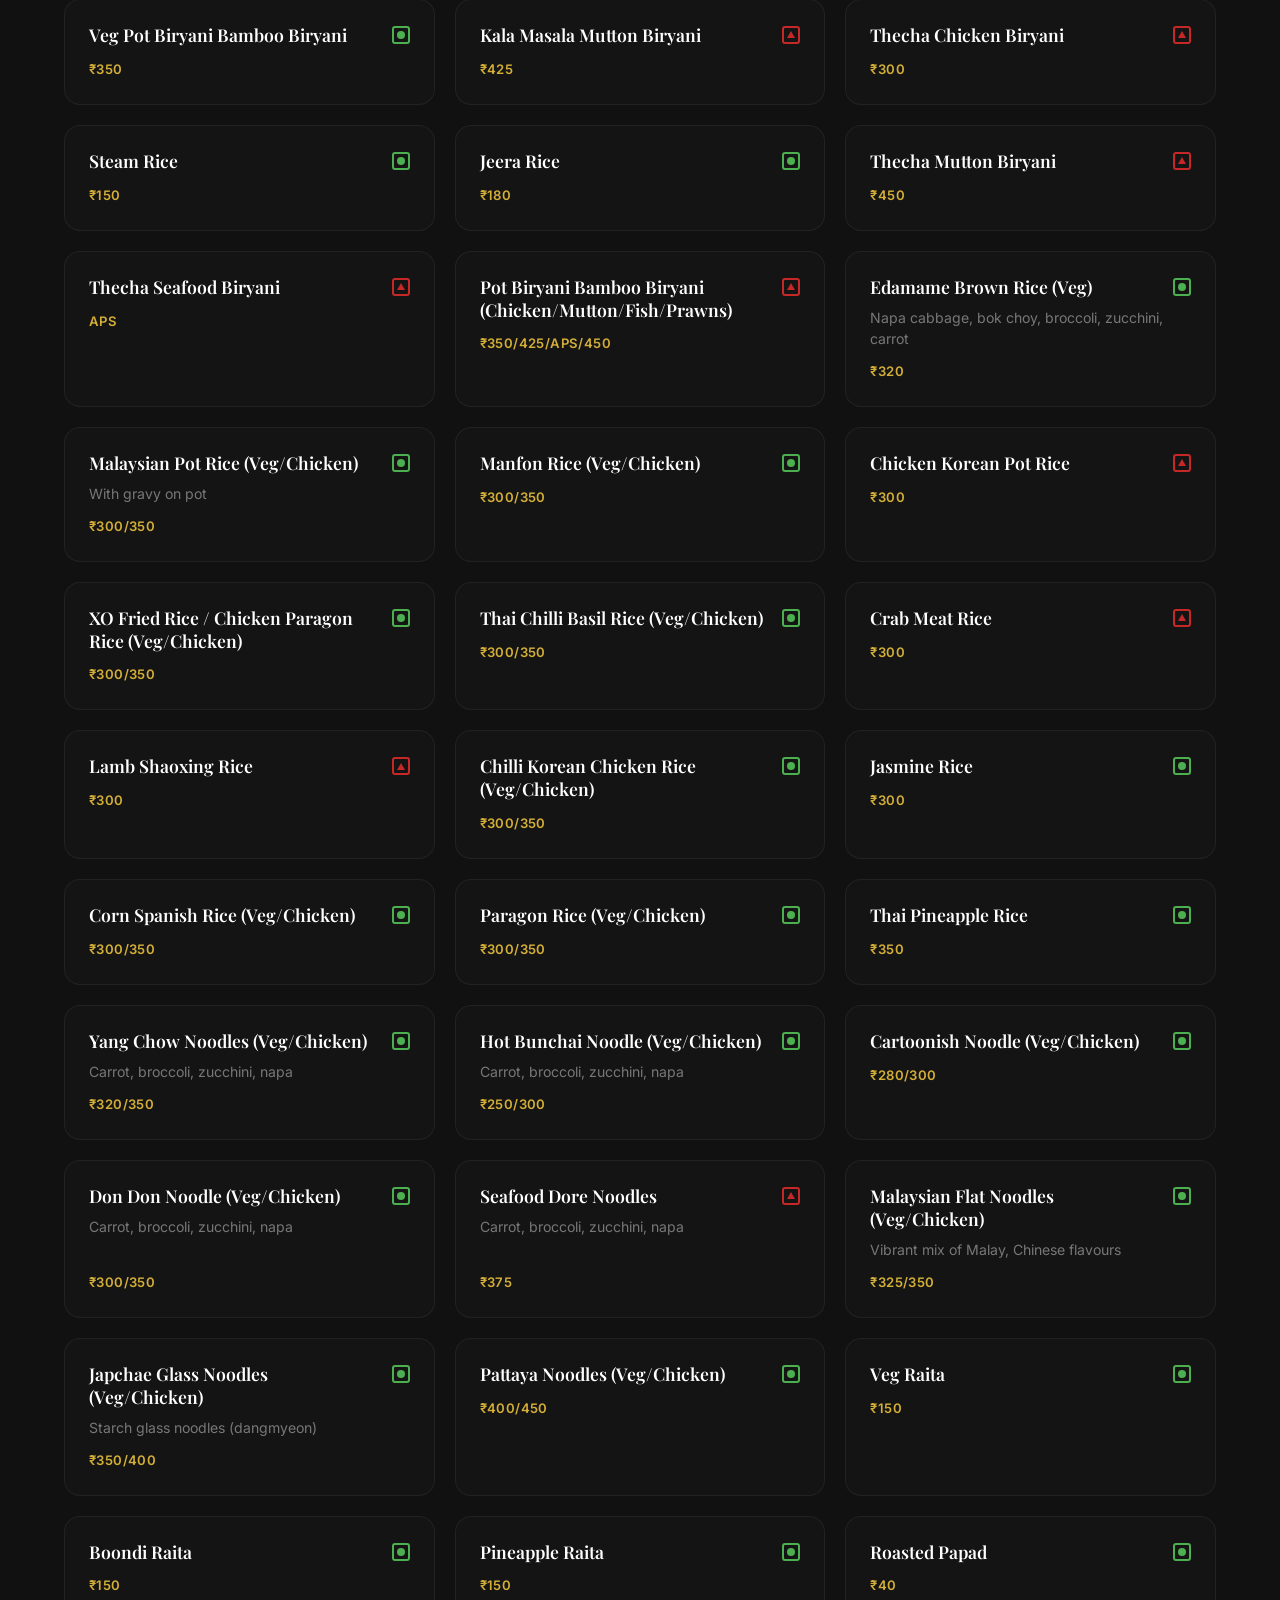
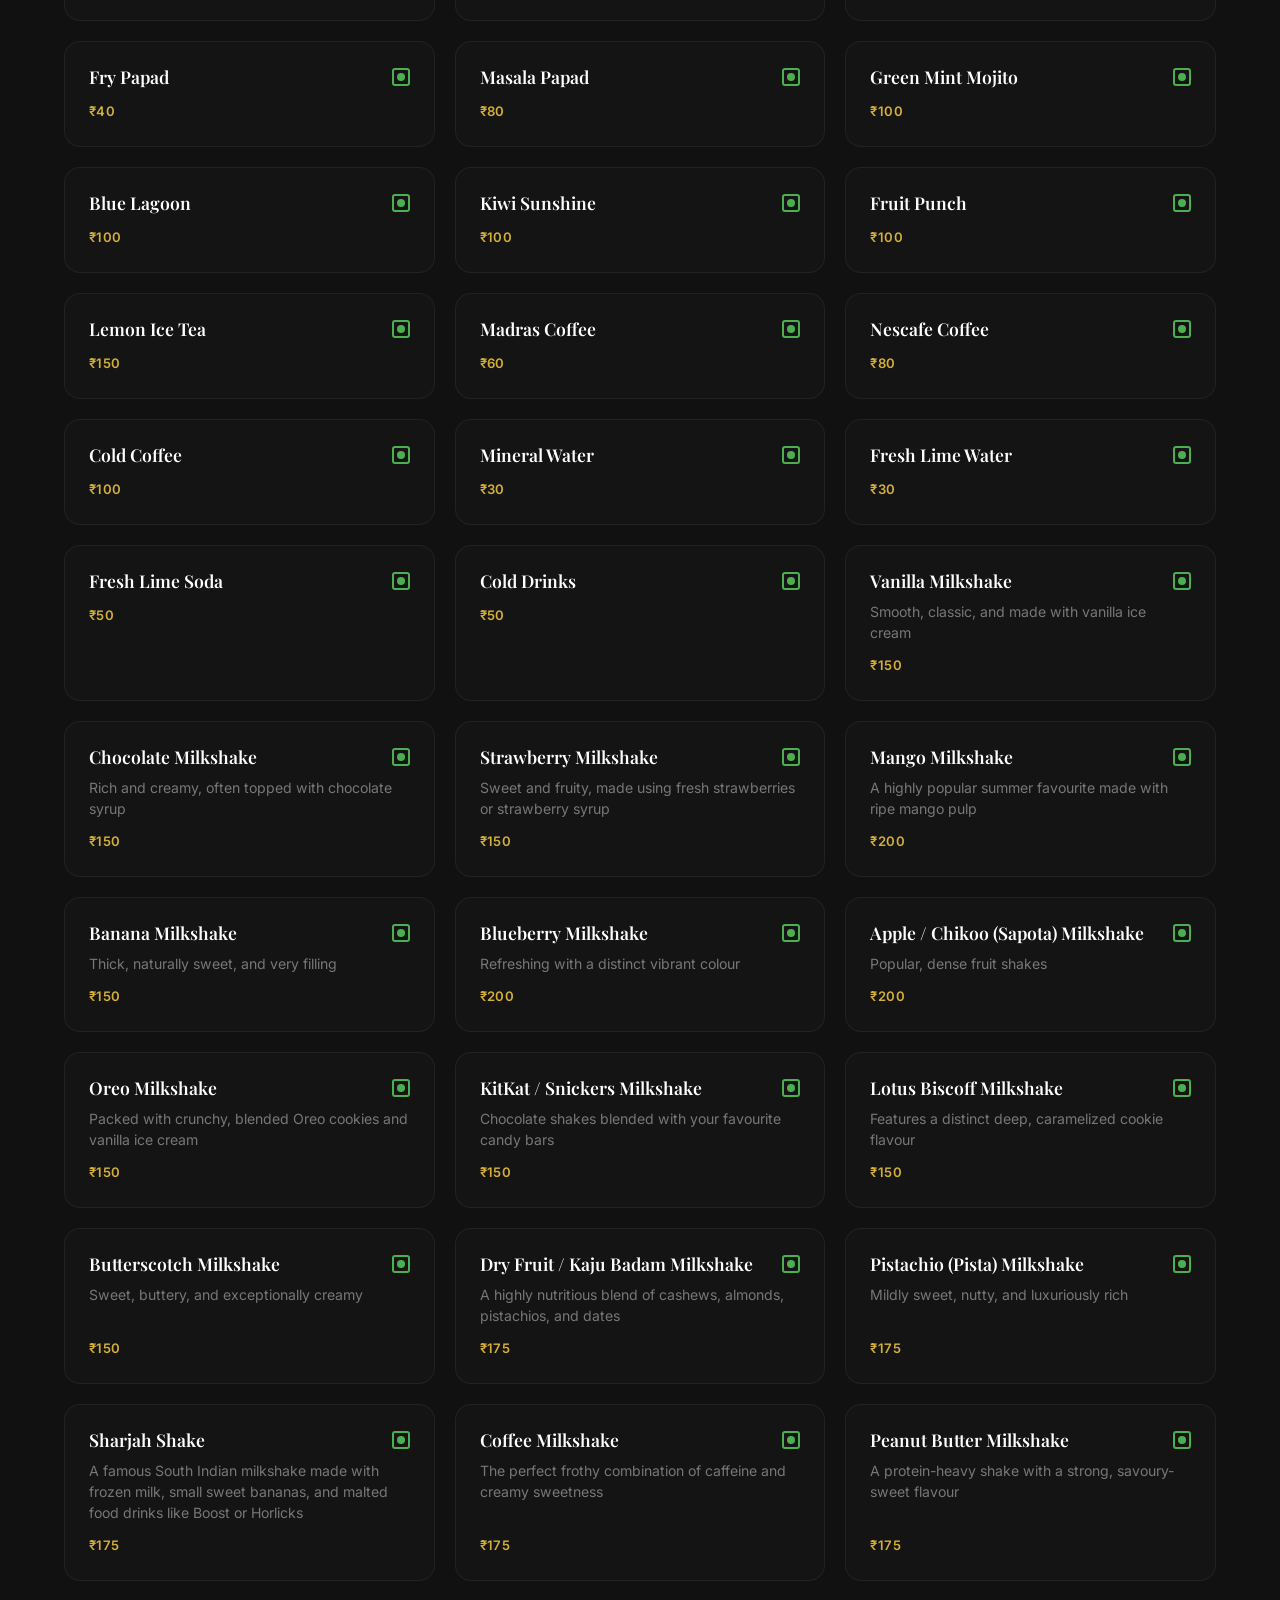
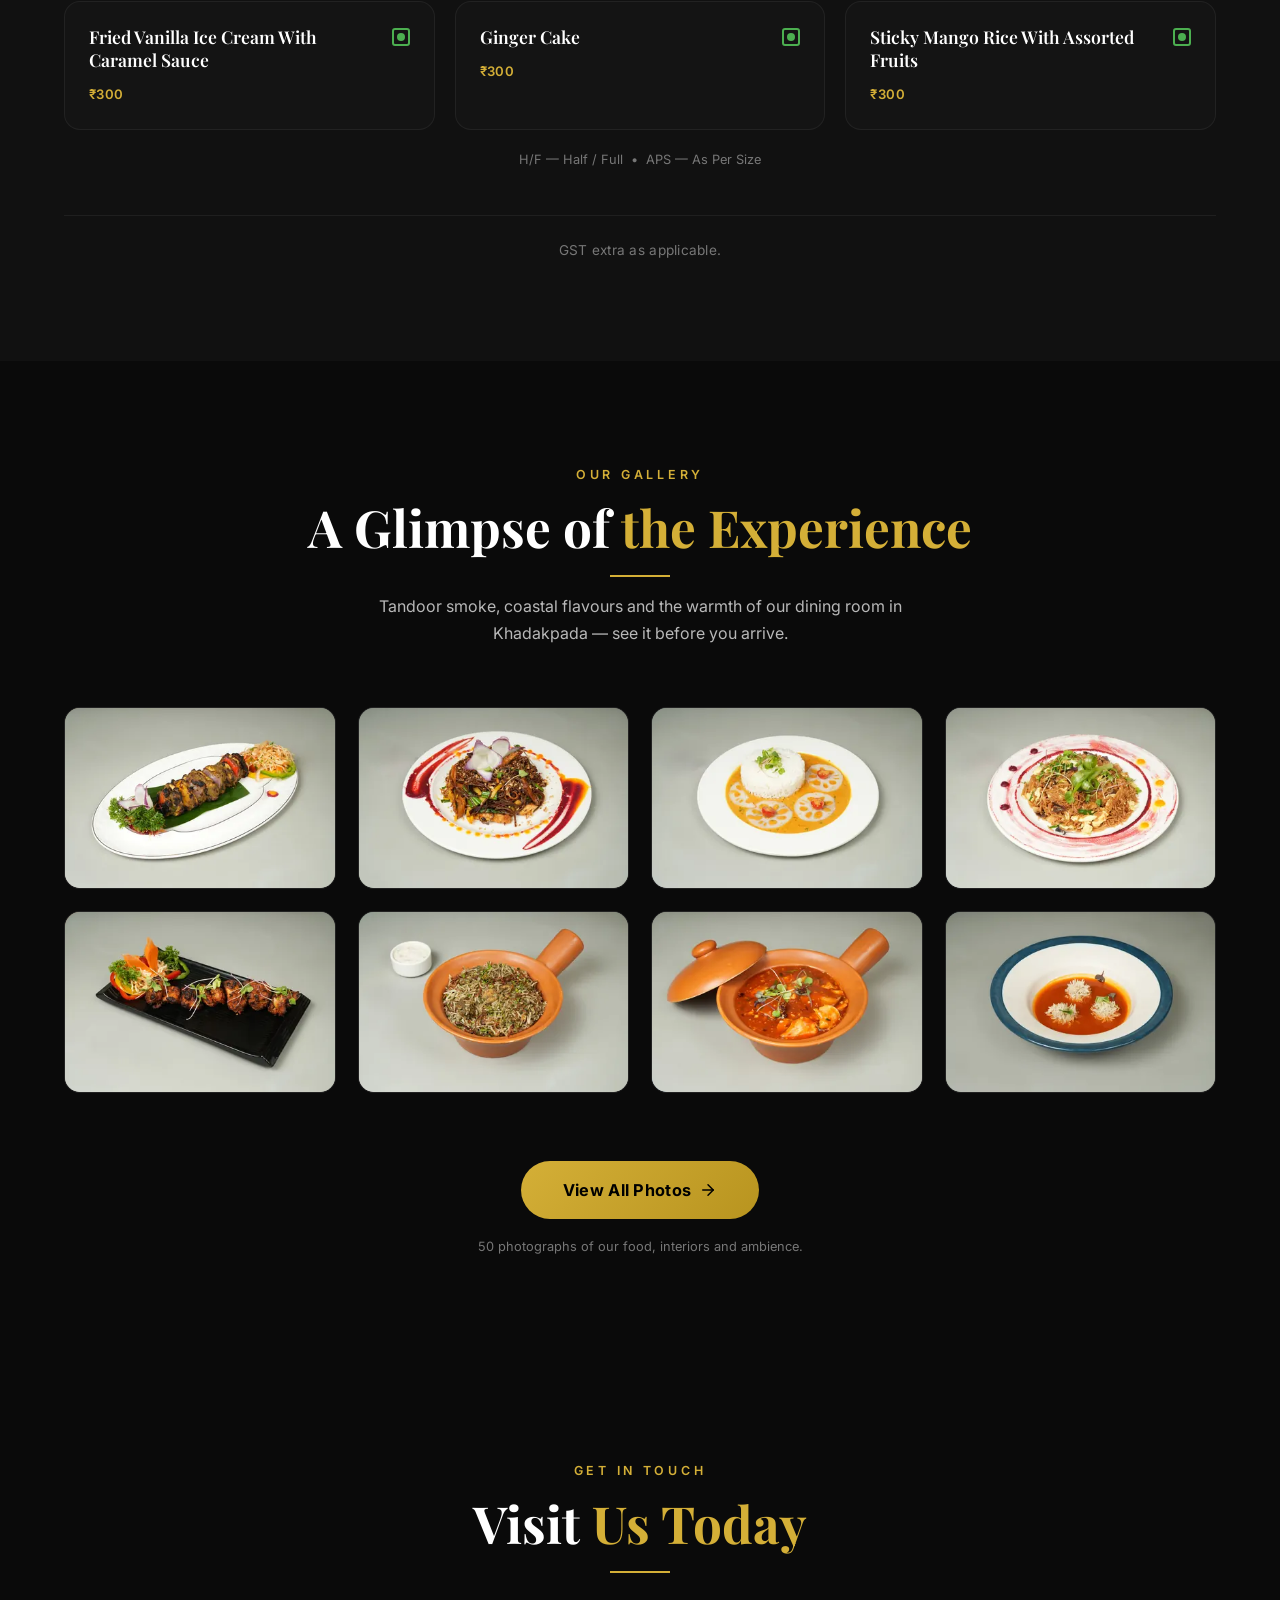
==== commit 68acd425: "test" ====
--- a/index.html
+++ b/index.html
@@ -67,7 +67,7 @@
     <link rel="preload" as="image" href="images/hero-image.jpeg" fetchpriority="high">
 
     <!-- Restaurant + WebSite + WebPage structured data -->
-    <script type="application/ld+json">{"@context":"https://schema.org","@graph":[{"@type":"WebSite","@id":"https://aromahospitality.co.in/#website","url":"https://aromahospitality.co.in/","name":"Elite Aroma’s Café & Restaurant","description":"A contemporary café & restaurant in Khadakpada, Kalyan West serving Indian, Chinese, Continental, Asian and Malwani seafood, with 25+ years of hospitality behind every plate.","inLanguage":"en-IN","publisher":{"@id":"https://aromahospitality.co.in/#restaurant"},"contactPoint":[{"@type":"ContactPoint","contactType":"reservations","telephone":"+919819734999","areaServed":["IN-MH"],"availableLanguage":["en","mr"]}]},{"@type":"Restaurant","@id":"https://aromahospitality.co.in/#restaurant","name":"Elite Aroma’s Café & Restaurant","alternateName":"Elite Aroma’s Café & Restaurant","description":"A contemporary café & restaurant in Khadakpada, Kalyan West serving Indian, Chinese, Continental, Asian and Malwani seafood, with 25+ years of hospitality behind every plate.","url":"https://aromahospitality.co.in/","telephone":"+919819734999","logo":{"@type":"ImageObject","url":"https://aromahospitality.co.in/images/newlogo.png","width":1254,"height":1254,"caption":"Elite Aroma’s Café & Restaurant logo"},"image":["https://aromahospitality.co.in/images/hero-image.jpeg","https://aromahospitality.co.in/images/gallery/chicken-kala-masala-biryani-800.webp","https://aromahospitality.co.in/images/gallery/cafe-ambience-03-800.webp","https://aromahospitality.co.in/images/gallery/allahabadi-paneer-tikka-800.webp"],"address":{"@type":"PostalAddress","streetAddress":"Shop No. G6 (Ground Floor), Tulip Shopping Center, Building No. 2, Godrej Hill Road, Khadakpada","addressLocality":"Kalyan West","addressRegion":"Maharashtra","postalCode":"421301","addressCountry":"IN"},"geo":{"@type":"GeoCoordinates","latitude":"19.2485","longitude":"73.1386"},"hasMap":"https://www.google.com/maps/search/?api=1&query=Elite+Aroma+Caf%C3%A9+%26+Restaurant+Khadakpada+Kalyan+West","priceRange":"$$","currenciesAccepted":"INR","servesCuisine":["Indian","Chinese","Continental","Asian","Seafood","Fast Food"],"hasMenu":{"@type":"Menu","@id":"https://aromahospitality.co.in/#menu","name":"Elite Aroma’s Café & Restaurant — Non-AC Menu","inLanguage":"en-IN","url":"https://aromahospitality.co.in/#menu"},"identifier":{"@type":"PropertyValue","name":"GSTIN","value":"27AYYPS1388K1ZA"},"founder":{"@type":"Person","name":"Mr. Devdas J. Shetty","jobTitle":"Founder & Director"},"slogan":"Where Great Food Meets Exceptional Hospitality","areaServed":[{"@type":"City","name":"Kalyan"},{"@type":"Place","name":"Kalyan West"},{"@type":"Place","name":"Khadakpada"},{"@type":"Place","name":"Thane"},{"@type":"State","name":"Maharashtra"}]},{"@type":"WebPage","@id":"https://aromahospitality.co.in/","url":"https://aromahospitality.co.in/","name":"Elite Aroma’s Café & Restaurant | Food, Coffee & Dining Experience","description":"A contemporary café & restaurant in Khadakpada, Kalyan West serving Indian, Chinese, Continental, Asian and Malwani seafood, with 25+ years of hospitality behind every plate.","inLanguage":"en-IN","isPartOf":{"@id":"https://aromahospitality.co.in/#website"},"about":{"@id":"https://aromahospitality.co.in/#restaurant"},"primaryImageOfPage":{"@type":"ImageObject","@id":"https://aromahospitality.co.in/#og-home.jpg-primary","url":"https://aromahospitality.co.in/images/og-home.jpg","contentUrl":"https://aromahospitality.co.in/images/og-home.jpg","width":1200,"height":630,"caption":"Elite Aroma’s Café & Restaurant dining room in Khadakpada, Kalyan West"}}]}<script>
+    <script type="application/ld+json">{"@context":"https://schema.org","@graph":[{"@type":"WebSite","@id":"https://aromahospitality.co.in/#website","url":"https://aromahospitality.co.in/","name":"Elite Aroma’s Café & Restaurant","description":"A contemporary café & restaurant in Khadakpada, Kalyan West serving Indian, Chinese, Continental, Asian and Malwani seafood, with 25+ years of hospitality behind every plate.","inLanguage":"en-IN","publisher":{"@id":"https://aromahospitality.co.in/#restaurant"},"contactPoint":[{"@type":"ContactPoint","contactType":"reservations","telephone":"+919819734999","areaServed":["IN-MH"],"availableLanguage":["en","mr"]}]},{"@type":"Restaurant","@id":"https://aromahospitality.co.in/#restaurant","name":"Elite Aroma’s Café & Restaurant","alternateName":"Elite Aroma’s Café & Restaurant","description":"A contemporary café & restaurant in Khadakpada, Kalyan West serving Indian, Chinese, Continental, Asian and Malwani seafood, with 25+ years of hospitality behind every plate.","url":"https://aromahospitality.co.in/","telephone":"+919819734999","logo":{"@type":"ImageObject","url":"https://aromahospitality.co.in/images/newlogo.png","width":1254,"height":1254,"caption":"Elite Aroma’s Café & Restaurant logo"},"image":["https://aromahospitality.co.in/images/hero-image.jpeg","https://aromahospitality.co.in/images/gallery/chicken-kala-masala-biryani-800.webp","https://aromahospitality.co.in/images/gallery/cafe-ambience-03-800.webp","https://aromahospitality.co.in/images/gallery/allahabadi-paneer-tikka-800.webp"],"address":{"@type":"PostalAddress","streetAddress":"Shop No. G6 (Ground Floor), Tulip Shopping Center, Building No. 2, Godrej Hill Road, Khadakpada","addressLocality":"Kalyan West","addressRegion":"Maharashtra","postalCode":"421301","addressCountry":"IN"},"geo":{"@type":"GeoCoordinates","latitude":"19.2485","longitude":"73.1386"},"hasMap":"https://www.google.com/maps/search/?api=1&query=Elite+Aroma+Caf%C3%A9+%26+Restaurant+Khadakpada+Kalyan+West","priceRange":"$$","currenciesAccepted":"INR","servesCuisine":["Indian","Chinese","Continental","Asian","Seafood","Fast Food"],"hasMenu":{"@type":"Menu","@id":"https://aromahospitality.co.in/#menu","name":"Elite Aroma’s Café & Restaurant — Non-AC Menu","inLanguage":"en-IN","url":"https://aromahospitality.co.in/#menu"},"identifier":{"@type":"PropertyValue","name":"GSTIN","value":"27AYYPS1388K1ZA"},"founder":{"@type":"Person","name":"Mr. Devdas J. Shetty","jobTitle":"Founder & Director"},"slogan":"Where Great Food Meets Exceptional Hospitality","areaServed":[{"@type":"City","name":"Kalyan"},{"@type":"Place","name":"Kalyan West"},{"@type":"Place","name":"Khadakpada"},{"@type":"Place","name":"Thane"},{"@type":"State","name":"Maharashtra"}]},{"@type":"WebPage","@id":"https://aromahospitality.co.in/","url":"https://aromahospitality.co.in/","name":"Elite Aroma’s Café & Restaurant | Food, Coffee & Dining Experience","description":"A contemporary café & restaurant in Khadakpada, Kalyan West serving Indian, Chinese, Continental, Asian and Malwani seafood, with 25+ years of hospitality behind every plate.","inLanguage":"en-IN","isPartOf":{"@id":"https://aromahospitality.co.in/#website"},"about":{"@id":"https://aromahospitality.co.in/#restaurant"},"primaryImageOfPage":{"@type":"ImageObject","@id":"https://aromahospitality.co.in/#og-home.jpg-primary","url":"https://aromahospitality.co.in/images/og-home.jpg","contentUrl":"https://aromahospitality.co.in/images/og-home.jpg","width":1200,"height":630,"caption":"Elite Aroma’s Café & Restaurant dining room in Khadakpada, Kalyan West"}}]}</script>
 
     <!-- Shared design system: also used by /gallery so the two pages stay in sync -->
     <link rel="stylesheet" href="css/site.css">
